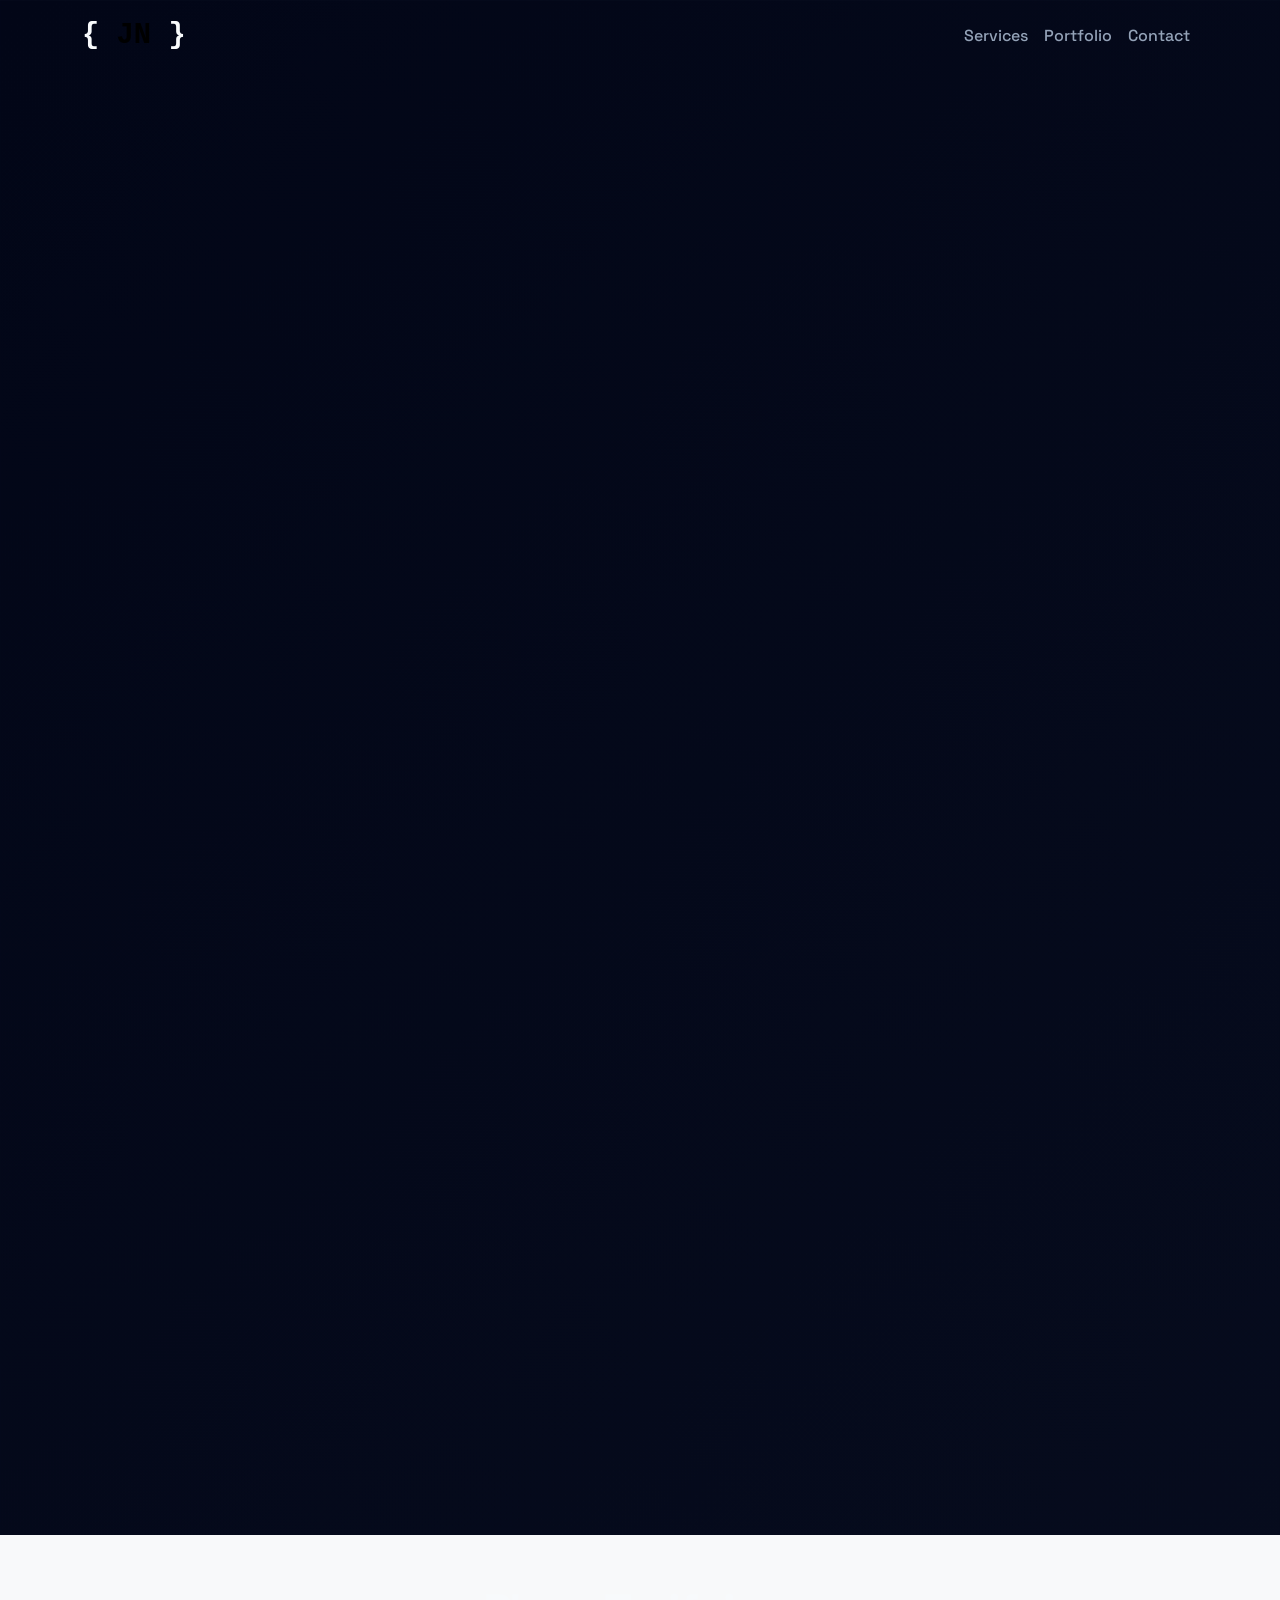
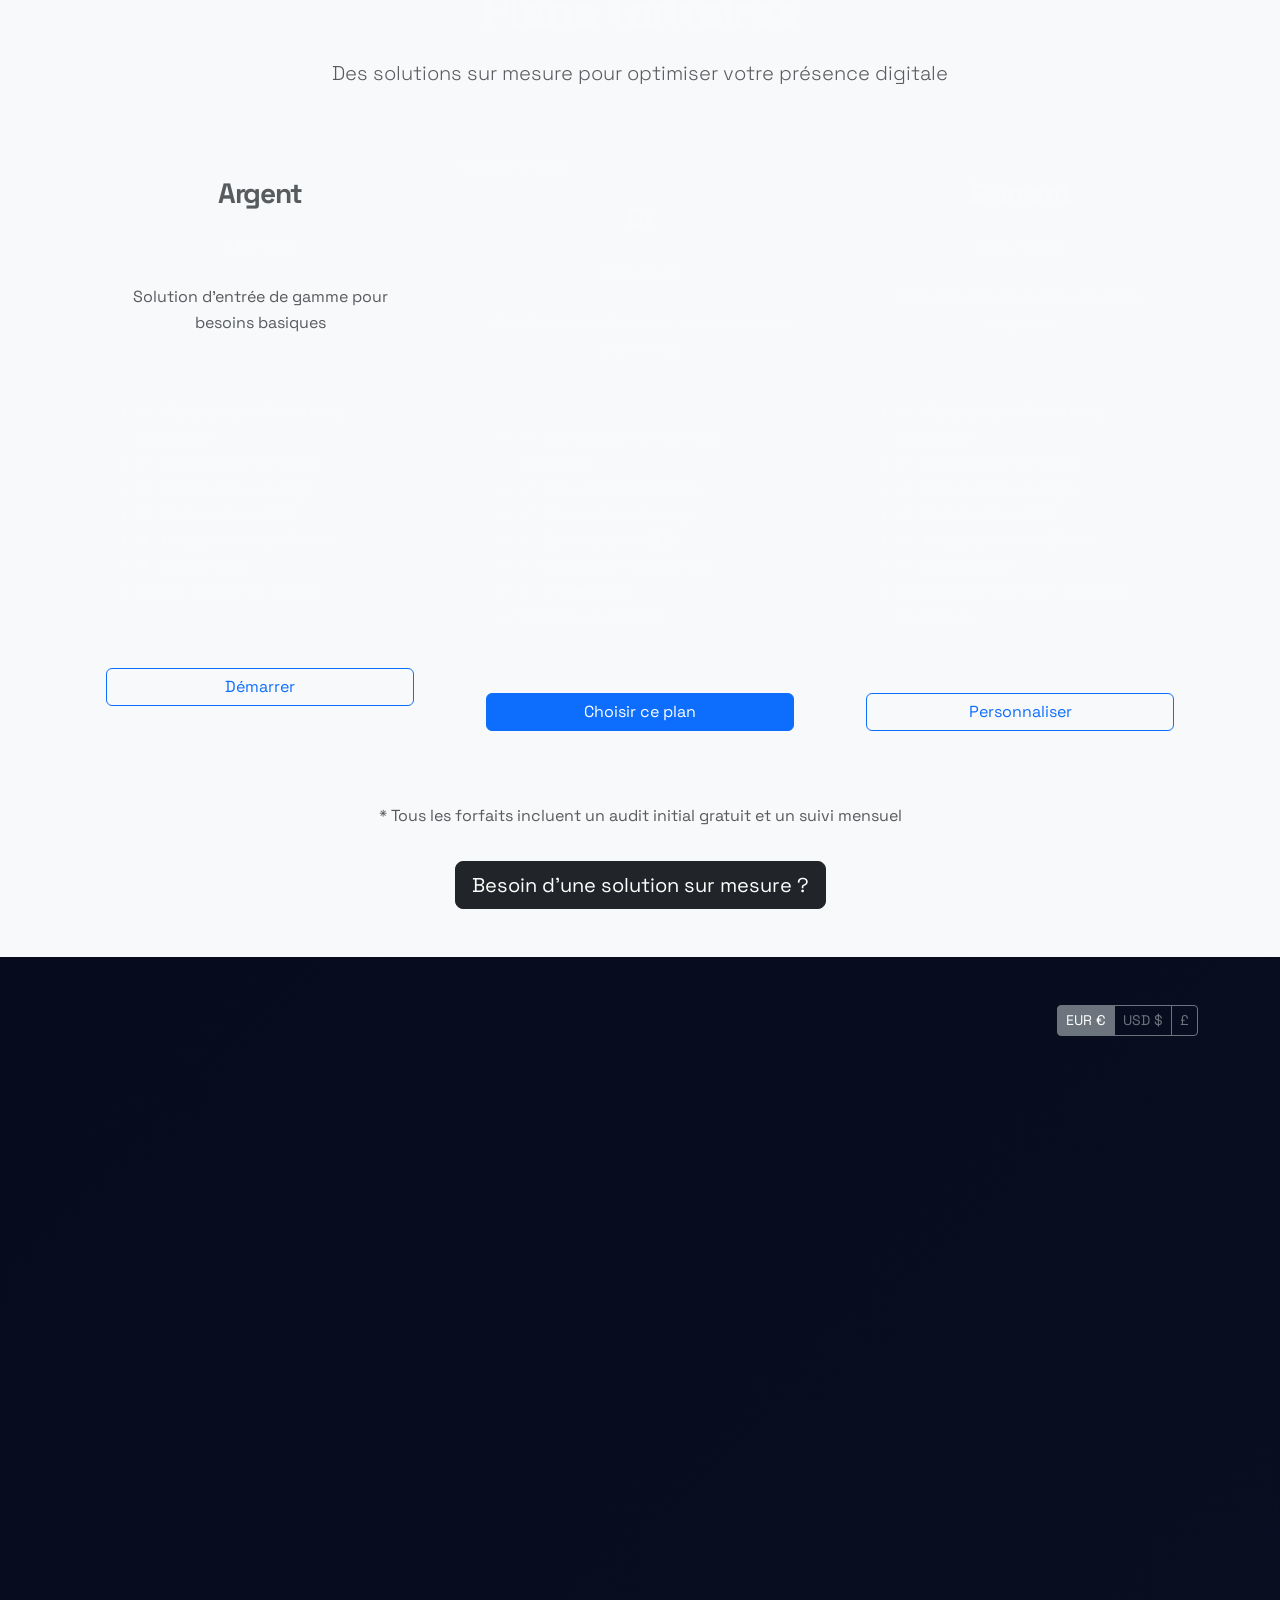
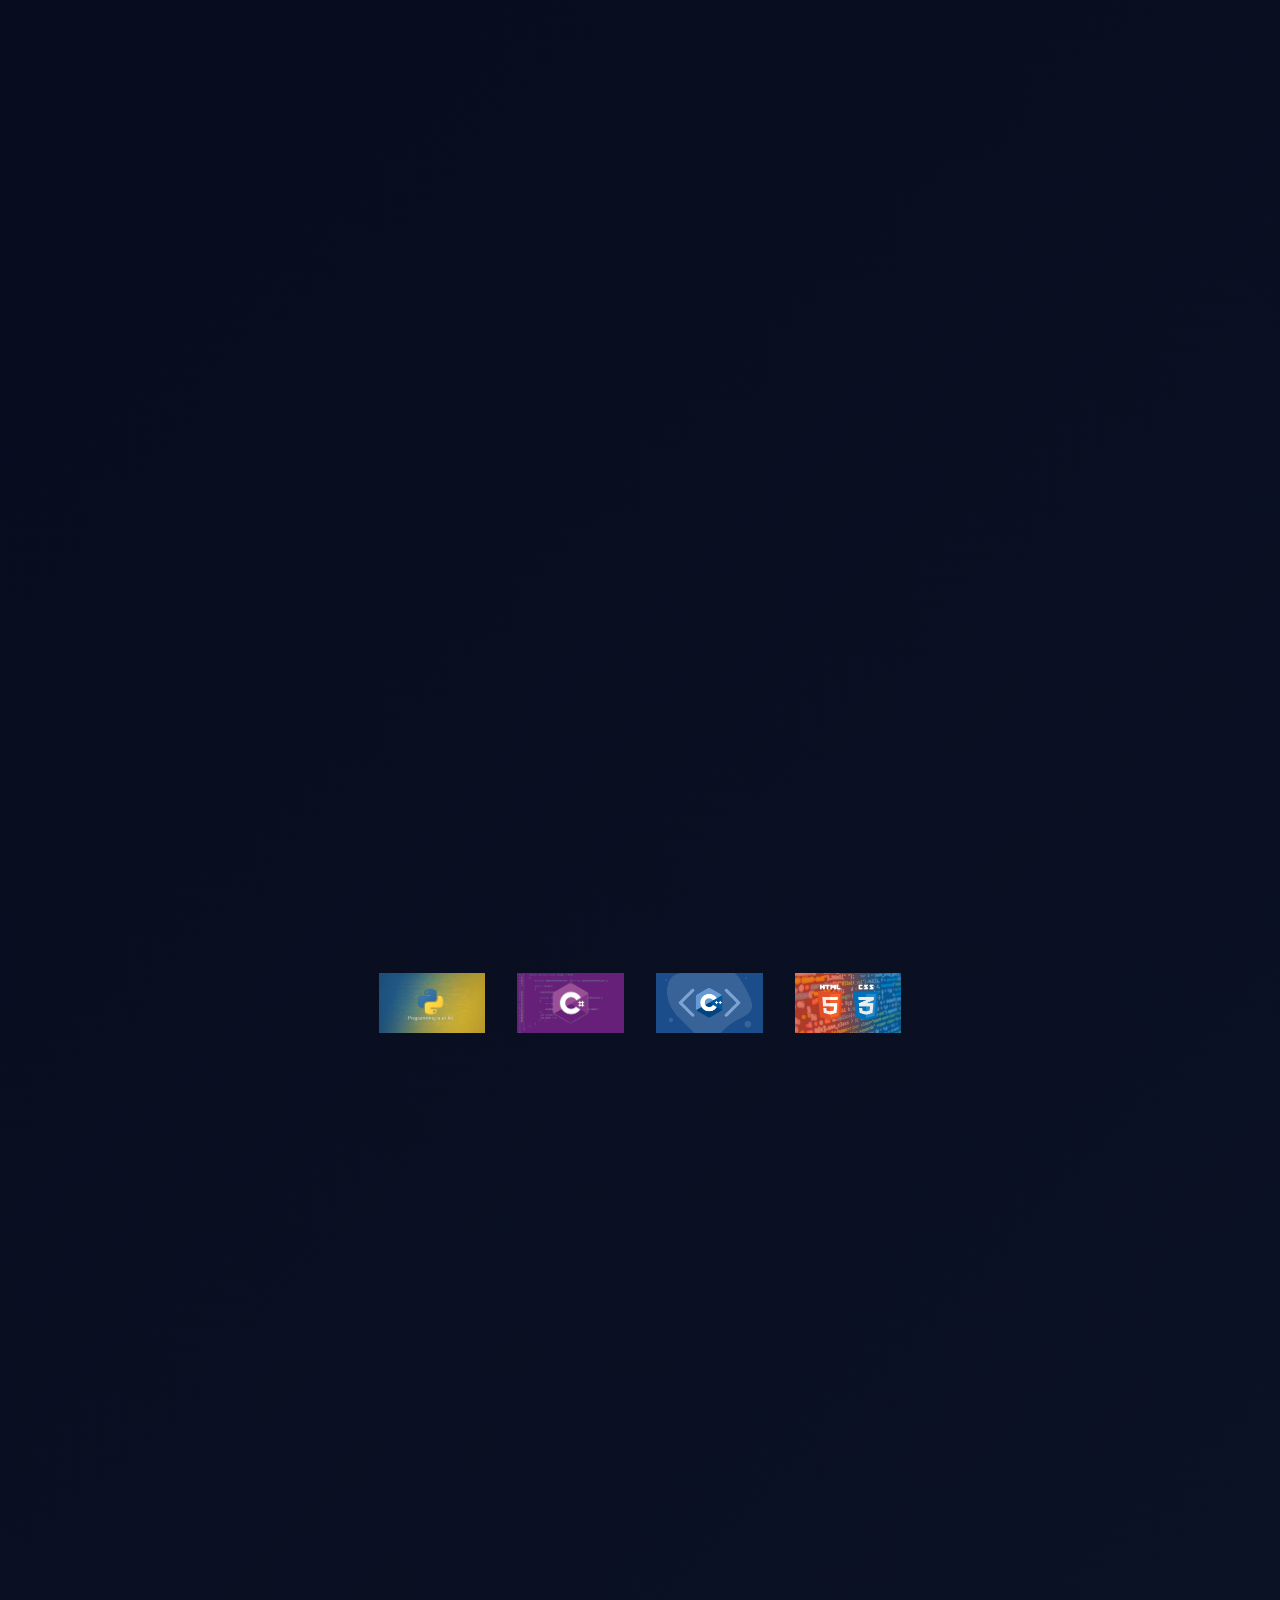
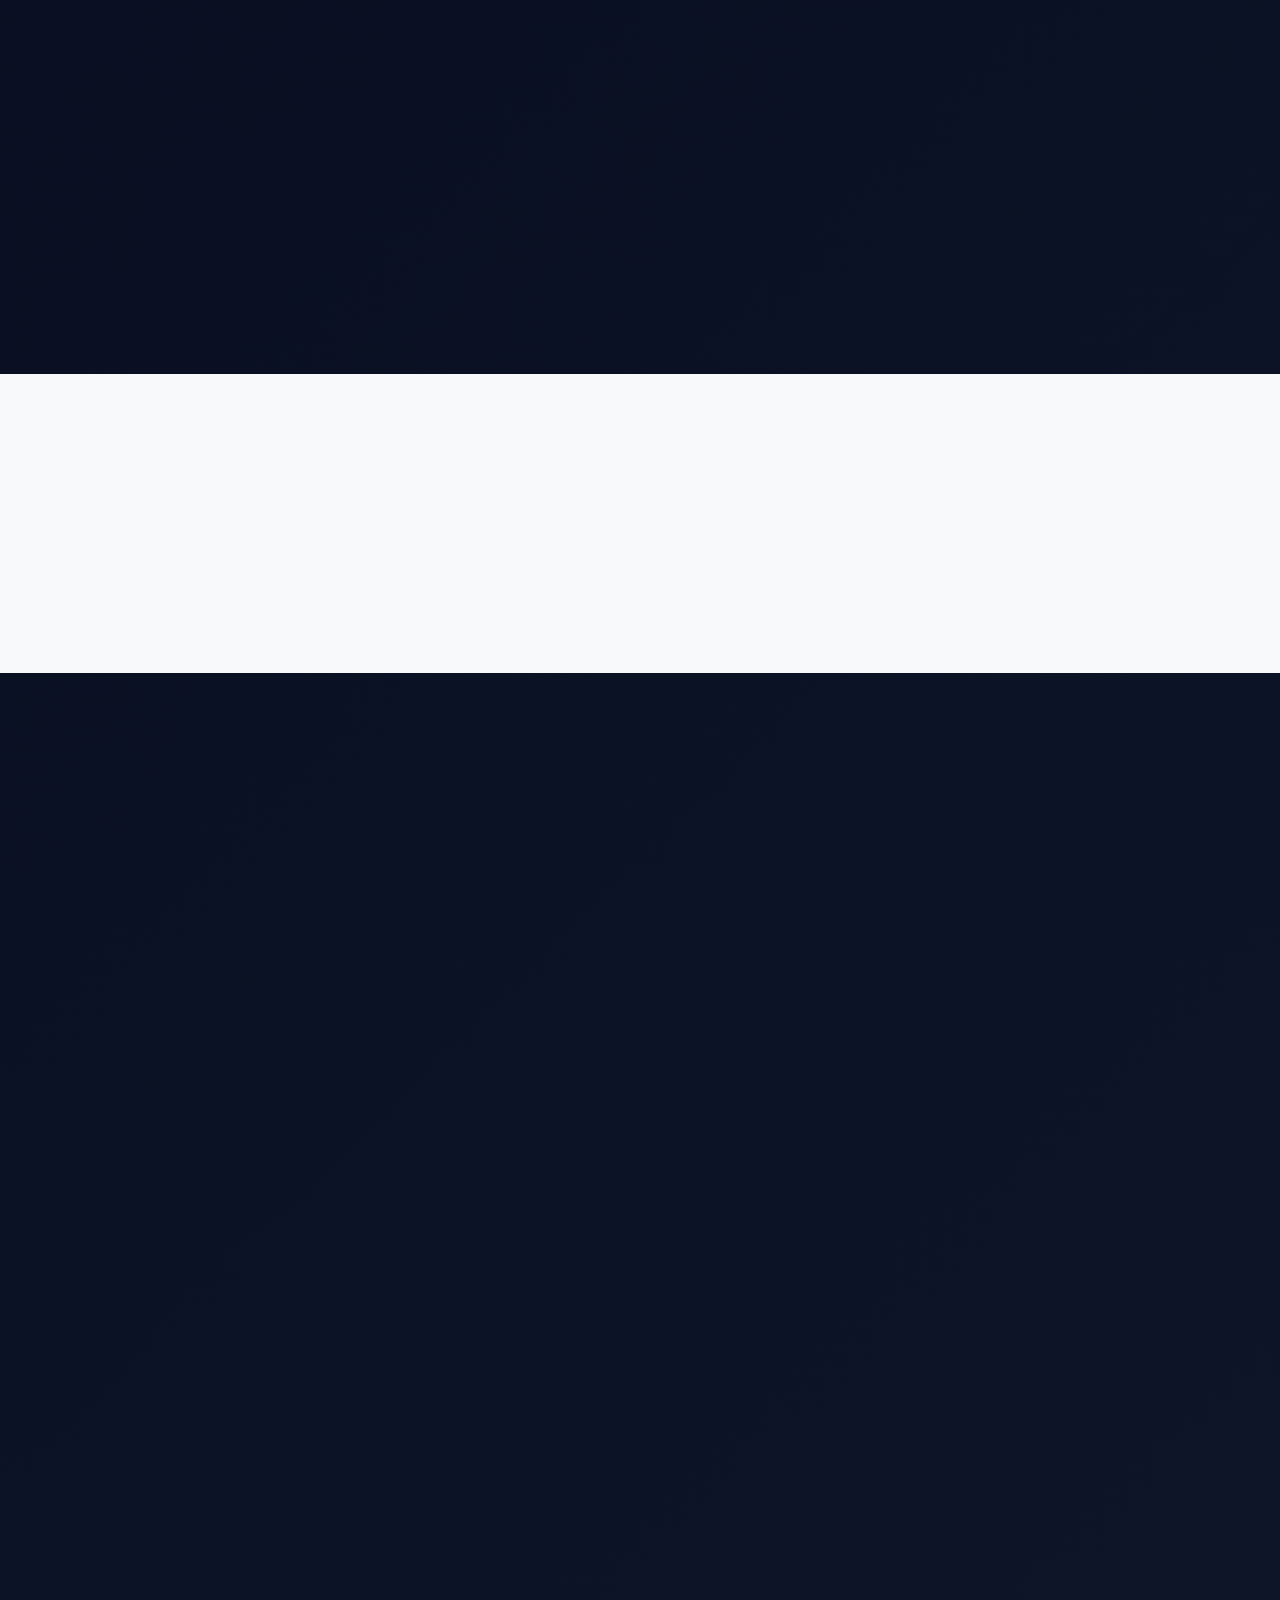
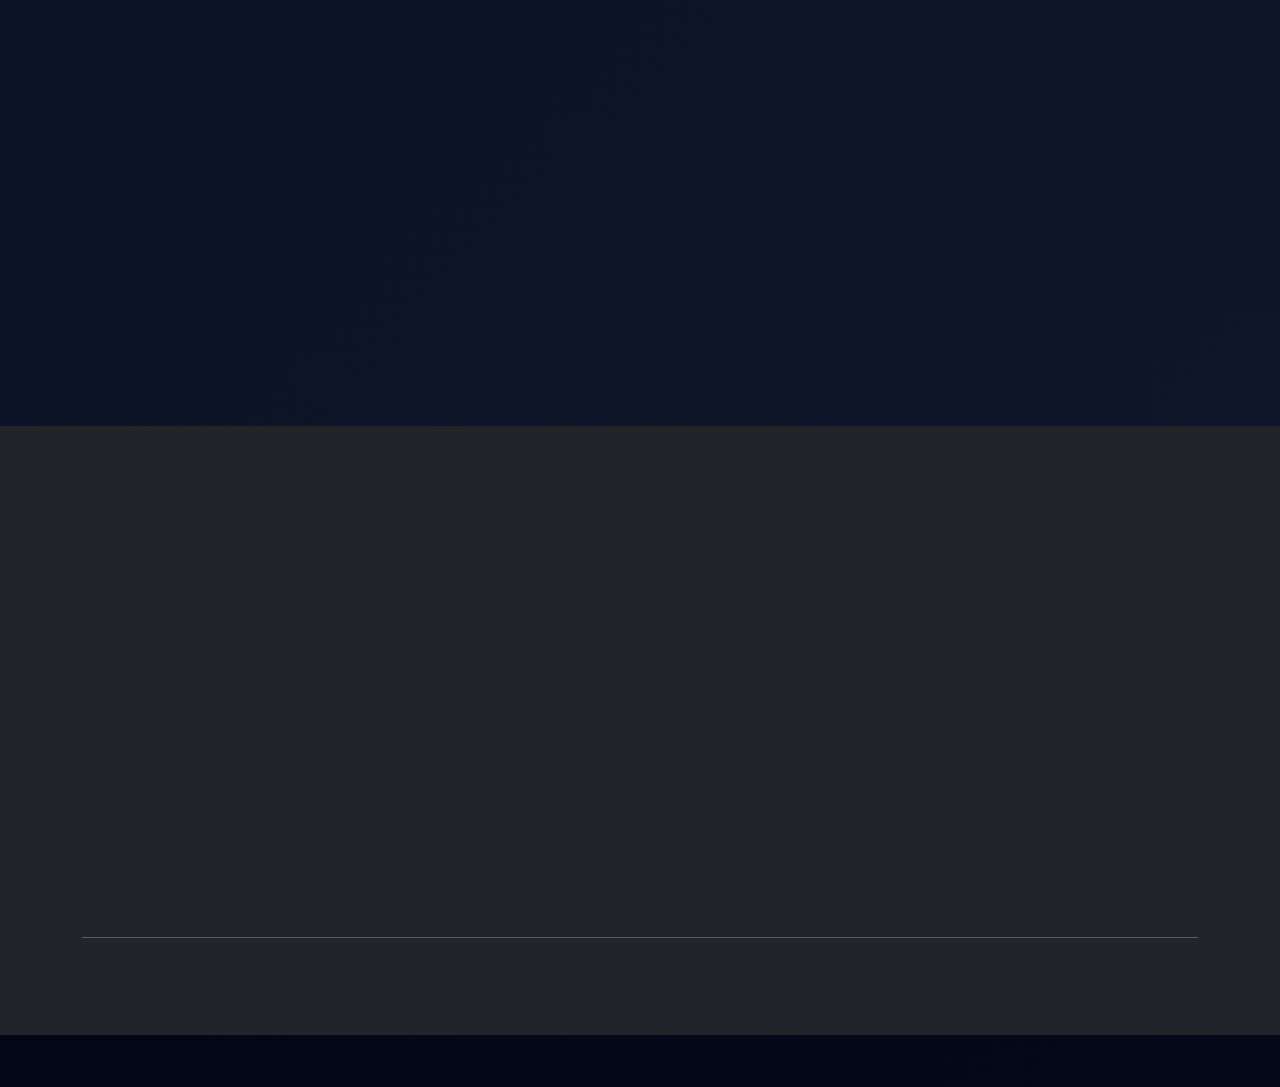
==== index.html @ 489798e4 "Update index.html" ====
<!DOCTYPE html>
<html lang="fr-EN">
<head>
    <meta charset="UTF-8">
    <meta name="viewport" content="width=device-width, initial-scale=1.0">
    <title>Portfolio Junior NGANDU</title>
        <!-- CSS -->
    <link href="https://cdn.jsdelivr.net/npm/bootstrap@5.3.0/dist/css/bootstrap.min.css" rel="stylesheet">
    <link href="https://cdn.jsdelivr.net/npm/bootstrap-icons@1.10.5/font/bootstrap-icons.css" rel="stylesheet">
    <link href="https://unpkg.com/aos@2.3.4/dist/aos.css" rel="stylesheet">
    <link rel="stylesheet" href="https://cdnjs.cloudflare.com/ajax/libs/font-awesome/6.5.0/css/all.min.css">
    <link rel="stylesheet" href="https://cdn.jsdelivr.net/npm/swiper@10/swiper-bundle.min.css" />
    <link rel="stylesheet" href="style.css">
    <link rel="stylesheet" href="style2css">
    <link href="https://fonts.googleapis.com/css2?family=Space+Grotesk:wght@300;400;500;700&display=swap" rel="stylesheet">

    <!-- JS -->
    <script src="https://cdn.jsdelivr.net/npm/bootstrap@5.3.0/dist/js/bootstrap.bundle.min.js"></script>
    <script src="https://unpkg.com/aos@2.3.4/dist/aos.js"></script>
    <script src="https://cdn.jsdelivr.net/npm/qrcode@1.5.1/build/qrcode.min.js"></script>
    <script src="https://cdn.jsdelivr.net/npm/chart.js"></script>
    <script src="https://cdnjs.cloudflare.com/ajax/libs/gsap/3.12.2/gsap.min.js"></script>
    <script src="https://cdnjs.cloudflare.com/ajax/libs/gsap/3.12.2/ScrollTrigger.min.js"></script>
    <script src="//s3.amazonaws.com/downloads.mailchimp.com/js/mc-validate.js"></script>
    <script src="https://cdn.jsdelivr.net/npm/swiper@10/swiper-bundle.min.js"></script>
    <script src="script.js" defer></script>
    <script src="gsap-animations.js" defer></script>
    <script src="https://www.google.com/recaptcha/api.js?render=6LfAMS0rAAAAAMMUT4ZwEwpnTjI6YW-VL3C5NWL8"></script>

</head>
<body>
    <!-- Navbar -->
    <nav class="navbar navbar-expand-lg fixed-top">
        <div class="container">
            <a class="navbar-brand" href="#">
                <span style="color: var(--primary-color); font-weight: 700;">{</span>
                <span style="color: black; font-weight: 700;">JN</span>
                <span style="color: var(--primary-color); font-weight: 700;">}</span>
            </a>
            
            <button class="navbar-toggler" type="button" data-bs-toggle="collapse" data-bs-target="#navbarNav">
                <span class="navbar-toggler-icon"></span>
            </button>
            
            <div class="collapse navbar-collapse" id="navbarNav">
                <ul class="navbar-nav ms-auto">
                    <li class="nav-item"><a class="nav-link" href="#services">Services</a></li>
                    <li class="nav-item"><a class="nav-link" href="#portfolio">Portfolio</a></li>
                    <li class="nav-item"><a class="nav-link" href="#contact">Contact</a></li>
                </ul>
            </div>
        </div>
    </nav>

        <!-- Hero Section -->
    <section class="hero py-5" style="padding-top: 100px !important;">
        <div class="container">
            <div class="row align-items-center">
                <div class="col-lg-6" data-aos="fade-right">
                    <h1 class="display-4 fw-bold mb-3">Junior NGANDU</h1>
                    <h2 class="mb-4" style="color: var(--primary-color);">Développeur Full-Stack</h2>
                    <p class="lead mb-4">Je transforme des idées innovantes en solutions digitales performantes, alliant esthétique et simplicité. 
                        <BR> Ma mission : créer des expériences utilisateurs fluides et intuitives.</p>
                    <div class="d-flex gap-3">
                        <a href="#services" class="btn btn-lg px-4" style="background-color: var(--primary-color);">Mes Services</a>
                        <a href="#contact" class="btn btn-lg px-4 border">Contact</a>
                    </div>
                </div>
                <div class="col-lg-6 text-center" data-aos="fade-left">
                    <img src="images/profilerogner.PNG" alt="Profil" class="img-fluid rounded-circle" style="max-width: 400px; border: 5px solid var(--primary-color);">
                </div>
            </div>
        </div>
    </section>

    <!-- Mes Services Section - Version améliorée -->
<section id="services" class="services py-5">
    <div class="container">
        <div class="row mb-5">
            <div class="col-12 text-center" data-aos="fade-up">
                <h2 class="section-title mb-3">Mes Services</h2>
                <p class="text-muted mb-4">Des solutions sur mesure pour vos besoins digitaux</p>
                
                <!-- Filtres par technologie -->
                <div class="filter-buttons mb-4" data-aos="fade-up" data-aos-delay="100">
                    <button class="btn btn-sm btn-outline-secondary active filter-btn" data-filter="all">Tous</button>
                    <button class="btn btn-sm btn-outline-secondary filter-btn" data-filter="web">Web</button>
                    <button class="btn btn-sm btn-outline-secondary filter-btn" data-filter="mobile">Mobile</button>
                    <button class="btn btn-sm btn-outline-secondary filter-btn" data-filter="desktop">Desktop</button>
                    <button class="btn btn-sm btn-outline-secondary filter-btn" data-filter="formation">Formation</button>
                </div>
            </div>
        </div>

        <div class="row g-4" id="services-container">
            <!-- Carte Service 1 -->
            <div class="col-lg-4 col-md-6 service-item" data-category="web" data-aos="fade-up" data-aos-delay="100">
                <div class="service-card h-100 p-4 rounded-4 position-relative">
                    <div class="icon-box mb-4">
                        <i class="fas fa-laptop-code fa-3x" style="color: var(--primary-color);"></i>
                    </div>
                    <h3 class="mb-3">Développement Web</h3>
                    <p class="text-muted mb-3">Création de sites vitrine, e-commerce et applications web performantes avec les dernières technologies.</p>
                    <div class="technologies mb-3">
                        <span class="badge rounded-pill bg-secondary me-2">React</span>
                        <span class="badge rounded-pill bg-secondary">Node.js</span>
                        <span class="badge rounded-pill bg-secondary">Vue.js</span>
                    </div>
                    <div class="hover-content">
                        <a href="#" class="stretched-link"></a>
                        <div class="d-flex justify-content-center">
                            <span class="btn btn-sm" style="background-color: var(--primary-color);">Voir détails</span>
                        </div>
                    </div>
                </div>
            </div>

            <!-- Carte Service 2 -->
            <div class="col-lg-4 col-md-6 service-item" data-category="mobile" data-aos="fade-up" data-aos-delay="150">
                <div class="service-card h-100 p-4 rounded-4 position-relative">
                    <div class="icon-box mb-4">
                        <i class="fas fa-mobile-screen-button fa-3x" style="color: var(--primary-color);"></i>
                    </div>
                    <h3 class="mb-3">Applications Mobile</h3>
                    <p class="text-muted mb-3">Développement d'applications iOS et Android natives et cross-platform avec des performances optimales.</p>
                    <div class="technologies mb-3">
                        <span class="badge rounded-pill bg-secondary me-2">Flutter</span>
                        <span class="badge rounded-pill bg-secondary">Swift</span>
                        <span class="badge rounded-pill bg-secondary">Kotlin</span>
                    </div>
                    <div class="hover-content">
                        <a href="#" class="stretched-link"></a>
                        <div class="d-flex justify-content-center">
                            <span class="btn btn-sm" style="background-color: var(--primary-color);">Voir détails</span>
                        </div>
                    </div>
                </div>
            </div>

            <!-- Carte Service 3 -->
            <div class="col-lg-4 col-md-6 service-item" data-category="web" data-aos="fade-up" data-aos-delay="200">
                <div class="service-card h-100 p-4 rounded-4 position-relative">
                    <div class="icon-box mb-4">
                        <i class="fas fa-desktop fa-3x" style="color: var(--primary-color);"></i>
                    </div>
                    <h3 class="mb-3">Applications Desktop</h3>
                    <p class="text-muted mb-3">Création de logiciels Windows, macOS et Linux avec interfaces modernes et fonctionnalités avancées.</p>
                    <div class="technologies mb-3">
                        <span class="badge rounded-pill bg-secondary me-2">Electron</span>
                        <span class="badge rounded-pill bg-secondary">.NET</span>
                        <span class="badge rounded-pill bg-secondary">JavaFX</span>
                    </div>
                    <div class="hover-content">
                        <a href="#" class="stretched-link"></a>
                        <div class="d-flex justify-content-center">
                            <span class="btn btn-sm" style="background-color: var(--primary-color);">Voir détails</span>
                        </div>
                    </div>
                </div>
            </div>

            <!-- Carte Service 4 -->
            <div class="col-lg-4 col-md-6 service-item" data-category="mobile,web" data-aos="fade-up" data-aos-delay="250">
                <div class="service-card h-100 p-4 rounded-4 position-relative">
                    <div class="icon-box mb-4">
                        <i class="fas fa-sync-alt fa-3x" style="color: var(--primary-color);"></i>
                    </div>
                    <h3 class="mb-3">Maintenance & Optimisation</h3>
                    <p class="text-muted mb-3">Amélioration des performances, corrections de bugs et mises à jour pour vos applications existantes.</p>
                    <div class="technologies mb-3">
                        <span class="badge rounded-pill bg-secondary me-2">SEO</span>
                        <span class="badge rounded-pill bg-secondary">Performance</span>
                        <span class="badge rounded-pill bg-secondary">Debugging</span>
                    </div>
                    <div class="hover-content">
                        <a href="#" class="stretched-link"></a>
                        <div class="d-flex justify-content-center">
                            <span class="btn btn-sm" style="background-color: var(--primary-color);">Voir détails</span>
                        </div>
                    </div>
                </div>
            </div>

            <!-- Carte Service 5 -->
            <div class="col-lg-4 col-md-6 service-item" data-category="mobile" data-aos="fade-up" data-aos-delay="300">
                <div class="service-card h-100 p-4 rounded-4 position-relative">
                    <div class="icon-box mb-4">
                        <i class="fas fa-layer-group fa-3x" style="color: var(--primary-color);"></i>
                    </div>
                    <h3 class="mb-3">Apps Multiplateforme</h3>
                    <p class="text-muted mb-3">Solutions unifiées pour web, mobile et desktop avec un codebase unique et des performances natives.</p>
                    <div class="technologies mb-3">
                        <span class="badge rounded-pill bg-secondary me-2">Flutter</span>
                        <span class="badge rounded-pill bg-secondary">React Native</span>
                        <span class="badge rounded-pill bg-secondary">Ionic</span>
                    </div>
                    <div class="hover-content">
                        <a href="#" class="stretched-link"></a>
                        <div class="d-flex justify-content-center">
                            <span class="btn btn-sm" style="background-color: var(--primary-color);">Voir détails</span>
                        </div>
                    </div>
                </div>
            </div>

            <!-- Carte Service 6 -->
            <div class="col-lg-4 col-md-6 service-item" data-category="formation" data-aos="fade-up" data-aos-delay="350">
                <div class="service-card h-100 p-4 rounded-4 position-relative">
                    <div class="icon-box mb-4">
                        <i class="fas fa-chalkboard-teacher fa-3x" style="color: var(--primary-color);"></i>
                    </div>
                    <h3 class="mb-3">Formation IT</h3>
                    <p class="text-muted mb-3">Cours personnalisés en programmation, conception d'UI/UX et bonnes pratiques de développement.</p>
                    <div class="technologies mb-3">
                        <span class="badge rounded-pill bg-secondary me-2">Workshops</span>
                        <span class="badge rounded-pill bg-secondary">Tutoriels</span>
                        <span class="badge rounded-pill bg-secondary">Mentorat</span>
                    </div>
                    <div class="hover-content">
                        <a href="#" class="stretched-link"></a>
                        <div class="d-flex justify-content-center">
                            <span class="btn btn-sm" style="background-color: var(--primary-color);">Voir détails</span>
                        </div>
                    </div>
                </div>
            </div>
        </div>
    </div>
</section>

<!------------------------------------ Section Forfaits Premium ----------------------------------->
<section id="plans" class="plans py-5 bg-light">
    <div class="container">
        <div class="row mb-5">
            <div class="col-12 text-center">
                <h2 class="display-5 fw-bold mb-3">Plans Tarifaires</h2>
                <p class="lead text-muted">Des solutions sur mesure pour optimiser votre présence digitale</p>
            </div>
        </div>

        <div class="row g-4">
            <!-- Forfait Argent -->
            <div class="col-lg-4">
                <div class="plan-card h-100">
                    <div class="plan-header p-4 text-center">
                        <h3 class="text-muted">Argent</h3>
                        <div class="price my-4">
                            <span class="amount">0$</span>
                            <span class="period">/heure</span>
                        </div>
                        <p class="text-muted">Solution d'entrée de gamme pour besoins basiques</p>
                    </div>
                    <div class="plan-body p-4">
                        <ul class="features-list">
                            <li class="included"><i class="fas fa-check me-2"></i> Conception d'interface utilisateur</li>
                            <li class="included"><i class="fas fa-check me-2"></i> Développement Web</li>
                            <li class="excluded"><i class="fas fa-times me-2"></i> <del>Conception de logo</del></li>
                            <li class="excluded"><i class="fas fa-times me-2"></i> <del>Optimisation SEO</del></li>
                            <li class="excluded"><i class="fas fa-times me-2"></i> <del>Intégration WordPress</del></li>
                            <li class="excluded"><i class="fas fa-times me-2"></i> <del>5 sites Web</del></li>
                            <li>Bande passante : 20 Go</li>
                        </ul>
                    </div>
                    <div class="plan-footer p-4 text-center">
                        <button class="btn btn-outline-primary w-100">Démarrer</button>
                    </div>
                </div>
            </div>

            <!-- Forfait Or (Populaire) -->
            <div class="col-lg-4">
                <div class="plan-card h-100 popular">
                    <div class="popular-badge">Le plus choisi</div>
                    <div class="plan-header p-4 text-center">
                        <h3>Or</h3>
                        <div class="price my-4">
                            <span class="amount">30$</span>
                            <span class="period">/heure</span>
                        </div>
                        <p>Solution complète pour entreprises en croissance</p>
                    </div>
                    <div class="plan-body p-4">
                        <ul class="features-list">
                            <li class="included"><i class="fas fa-check me-2"></i> Conception d'interface utilisateur</li>
                            <li class="included"><i class="fas fa-check me-2"></i> Développement Web</li>
                            <li class="included"><i class="fas fa-check me-2"></i> Conception de logo</li>
                            <li class="included"><i class="fas fa-check me-2"></i> Optimisation SEO</li>
                            <li class="excluded"><i class="fas fa-times me-2"></i> <del>Intégration WordPress</del></li>
                            <li class="excluded"><i class="fas fa-times me-2"></i> <del>5 sites Web</del></li>
                            <li>Utilisateurs illimités</li>
                        </ul>
                    </div>
                    <div class="plan-footer p-4 text-center">
                        <button class="btn btn-primary w-100">Choisir ce plan</button>
                    </div>
                </div>
            </div>

            <!-- Forfait Diamant -->
            <div class="col-lg-4">
                <div class="plan-card h-100">
                    <div class="plan-header p-4 text-center">
                        <h3>Diamant</h3>
                        <div class="price my-4">
                            <span class="amount">50$</span>
                            <span class="period">/heure</span>
                        </div>
                        <p>Solution premium pour besoins exigeants</p>
                    </div>
                    <div class="plan-body p-4">
                        <ul class="features-list">
                            <li class="included"><i class="fas fa-check me-2"></i> Conception d'interface utilisateur</li>
                            <li class="included"><i class="fas fa-check me-2"></i> Développement Web</li>
                            <li class="included"><i class="fas fa-check me-2"></i> Conception de logo</li>
                            <li class="included"><i class="fas fa-check me-2"></i> Optimisation SEO</li>
                            <li class="included"><i class="fas fa-check me-2"></i> Intégration WordPress</li>
                            <li class="included"><i class="fas fa-check me-2"></i> 5 sites Web</li>
                            <li>Utilisateurs illimités + Support prioritaire</li>
                        </ul>
                    </div>
                    <div class="plan-footer p-4 text-center">
                        <button class="btn btn-outline-primary w-100">Personnaliser</button>
                    </div>
                </div>
            </div>
        </div>

        <div class="row mt-5">
            <div class="col-12 text-center">
                <p class="text-muted">* Tous les forfaits incluent un audit initial gratuit et un suivi mensuel</p>
                <button class="btn btn-lg btn-dark mt-3">Besoin d'une solution sur mesure ?</button>
            </div>
        </div>
    </div>
</section>


<!-- Section Plans Tarifaires Améliorée -->
<section id="pricing" class="pricing py-5">
    <div class="container">
        <!-- En-tête avec sélecteur de devise -->
        <div class="row mb-4">
            <div class="col-12 text-end">
                <div class="currency-selector btn-group">
                    <button class="btn btn-sm btn-outline-secondary active" data-currency="eur">EUR €</button>
                    <button class="btn btn-sm btn-outline-secondary" data-currency="usd">USD $</button>
                    <button class="btn btn-sm btn-outline-secondary" data-currency="gbp">£</button>
                </div>
            </div>
        </div>
        <!-- Plans Tarifaires -->
        <div class="row g-4 justify-content-center">
            <!-- Plans (même structure qu'avant mais avec classes pour la conversion) -->
            <!-- ... (le code des cartes précédentes reste inchangé) ... -->
        </div>

        <!-- Calculateur de devis -->
        <div class="row mt-5" data-aos="fade-up">
            <div class="col-lg-6">
                <div class="calculator-card p-4 rounded-4">
                    <h3 class="mb-4">Calculateur de Devis</h3>
                    <div class="mb-3">
                        <label class="form-label">Type de projet</label>
                        <select class="form-select" id="project-type">
                            <option value="website">Site Web</option>
                            <option value="app">Application Mobile</option>
                            <option value="desktop">Logiciel Desktop</option>
                            <option value="desktop">Maintenance & Optimisation</option>
                            <option value="desktop">Formation IT</option>
                        </select>
                    </div>
                    <div class="mb-3">
                        <label class="form-label">Complexité</label>
                        <select class="form-select" id="project-complexity">
                            <option value="simple">Simple</option>
                            <option value="medium">Moyenne</option>
                            <option value="complex">Complexe</option>
                        </select>
                    </div>
                    <div class="mb-4">
                        <label class="form-label">Durée estimée (mois)</label>
                        <input type="range" class="form-range" min="1" max="12" id="project-duration">
                        <div class="d-flex justify-content-between">
                            <span>1 mois</span>
                            <span id="duration-value">6 mois</span>
                            <span>12 mois</span>
                        </div>
                    </div>
                    <button class="btn btn-primary w-100" id="calculate-btn">Calculer</button>
                </div>
            </div>
            <div class="col-lg-6">
                <div class="quote-result p-4 rounded-4 text-center">
                    <h4 class="mb-3">Votre Devis Personnalisé</h4>
                    <div class="display-4 mb-3" id="quote-amount">€ 0</div>
                    <p class="text-muted" id="quote-details">Sélectionnez vos options pour voir une estimation</p>
                    <a href="mailto:juniorngandu18@gmail.com"> <button class="btn btn-outline-primary mt-3" id="contact-btn">Contactez-moi</button></a>
                </div>
            </div>
        </div>
    </div>
</section>


<!-- --------------------- Section Recommandations Améliorée ----------------- ------------------------->
<section id="testimonials" class="testimonials py-5">
    <div class="container">
        <div class="row mb-5">
            <div class="col-12 text-center" data-aos="fade-up">
                <h2 class="section-title mb-3">Ils me font confiance</h2>
                <p class="text-muted">Retours d'expérience et preuves tangibles</p>
            </div>
        </div>

        <!-- Statistiques de satisfaction -->
        <div class="row mb-5 stats-row" data-aos="fade-up">
            <div class="col-md-3 col-6 text-center mb-4">
                <div class="stat-card p-3">
                    <div class="display-4 text-primary">98%</div>
                    <p class="mb-0">Satisfaction clients</p>
                </div>
            </div>
            <div class="col-md-3 col-6 text-center mb-4">
                <div class="stat-card p-3">
                    <div class="display-4 text-primary">5+</div>
                    <p class="mb-0">Projets réalisés</p>
                </div>
            </div>
            <div class="col-md-3 col-6 text-center mb-4">
                <div class="stat-card p-3">
                    <div class="display-4 text-primary">4.9/5</div>
                    <p class="mb-0">Moyenne des avis</p>
                </div>
            </div>
            <div class="col-md-3 col-6 text-center mb-4">
                <div class="stat-card p-3">
                    <div class="display-4 text-primary">92%</div>
                    <p class="mb-0">Clients récurrents</p>
                </div>
            </div>
        </div>

        <div class="row g-4">
            <!-- Carousel Témoignages -->
            <div class="col-lg-7" data-aos="fade-right">
                <div id="testimonialCarousel" class="carousel slide" data-bs-ride="carousel">
                    <div class="carousel-inner">
                        <!-- Témoignage 1 (Vidéo) -->
                        <div class="carousel-item active">
                            <div class="testimonial-card h-100">
                                <div class="ratio ratio-16x9 mb-4">
                                    <iframe src="" allowfullscreen></iframe>
                                </div>
                                <div class="testimonial-header d-flex align-items-center mb-3">
                                    <img src="https://randomuser.me/api/portraits/women/44.jpg" alt="Client" class="rounded-circle me-3" width="60">
                                    <div>
                                        <h5 class="mb-1">Sophie Lambert</h5>
                                        <p class="text-muted small mb-0">CEO @WebSolutions</p>
                                    </div>
                                </div>
                                <p>"La refonte de notre site a boosté nos conversions de 150% en 3 mois. Un travail exceptionnel !"</p>
                                <a href="#case-study-1" class="btn btn-sm btn-outline-primary">Voir l'étude de cas</a>
                            </div>
                        </div>

                        <!-- Témoignage 2 (Texte) -->
                        <div class="carousel-item">
                            <div class="testimonial-card h-100">
                                <div class="testimonial-header d-flex align-items-center mb-4">
                                    <img src="https://randomuser.me/api/portraits/men/32.jpg" alt="Client" class="rounded-circle me-3" width="60">
                                    <div>
                                        <h5 class="mb-1">Marc Dubois</h5>
                                        <p class="text-muted small mb-0">Directeur Marketing @TechCorp</p>
                                        <div class="rating text-warning small">
                                            <i class="fas fa-star"></i>
                                            <i class="fas fa-star"></i>
                                            <i class="fas fa-star"></i>
                                            <i class="fas fa-star"></i>
                                            <i class="fas fa-star-half-alt"></i>
                                        </div>
                                    </div>
                                </div>
                                <p class="mb-4">"John a su comprendre nos besoins complexes et livrer une application mobile parfaitement adaptée à notre secteur. Son professionnalisme et sa réactivité font toute la différence."</p>
                                <a href="#case-study-2" class="btn btn-sm btn-outline-primary">Voir l'étude de cas</a>
                            </div>
                        </div>
                    </div>
                    <div class="carousel-controls">
                        <button class="carousel-control-prev" type="button" data-bs-target="#testimonialCarousel" data-bs-slide="prev">
                            <span class="carousel-control-prev-icon" aria-hidden="true"></span>
                        </button>
                        <button class="carousel-control-next" type="button" data-bs-target="#testimonialCarousel" data-bs-slide="next">
                            <span class="carousel-control-next-icon" aria-hidden="true"></span>
                        </button>
                    </div>
                </div>
            </div>

            <!-- Études de cas -->
            <div class="col-lg-5" data-aos="fade-left">
                <div class="case-studies">
                    <h4 class="mb-4">Études de Cas Récentes</h4>
                    
                    <div class="case-study-card mb-4">
                        <div class="d-flex">
                            <img src="images/c++.png" alt="Projet" class="rounded me-3" width="80">
                            <div>
                                <h5>Refonte E-commerce</h5>
                                <p class="small text-muted">Augmentation de 150% du taux de conversion</p>
                                <a href="#case-study-1" class="btn btn-sm btn-primary">Détails</a>
                            </div>
                        </div>
                    </div>
                    
                    <div class="case-study-card mb-4">
                        <div class="d-flex">
                            <img src="images/5673719.jpg" alt="Projet" class="rounded me-3" width="80">
                            <div>
                                <h5>Application Mobile</h5>
                                <p class="small text-muted">4.8/5 sur les stores avec 50k téléchargements</p>
                                <a href="#case-study-2" class="btn btn-sm btn-primary">Détails</a>
                            </div>
                        </div>
                    </div>
                    
                    <div class="case-study-card">
                        <div class="d-flex">
                            <img src="images/LOGO_ISP.png" alt="Projet" class="rounded me-3" width="80">
                            <div>
                                <h5>Optimisation SEO</h5>
                                <p class="small text-muted">+300% de trafic organique en 6 mois</p>
                                <a href="#case-study-3" class="btn btn-sm btn-primary">Détails</a>
                            </div>
                        </div>
                    </div>
                </div>
            </div>
        </div>

        <!-- Logos clients -->
        <div class="row mt-5">
            <div class="col-12">
                <div class="client-logos d-flex flex-wrap justify-content-center align-items-center">
                    <img src="images/python.jpg" alt="Logo client" class="img-fluid m-3" style="max-height: 60px;">
                    <img src="images/Csharp.jpg" alt="Logo client" class="img-fluid m-3" style="max-height: 60px;">
                    <img src="images/c++.png" alt="Logo client" class="img-fluid m-3" style="max-height: 60px;">
                    <img src="images/htmlcss.jpg" alt="Logo client" class="img-fluid m-3" style="max-height: 60px;">
                </div>
            </div>
        </div>
    </div>
</section>

<!-- Section Éducation Améliorée -->
<section id="education" class="education py-5">
    <div class="container">
        <div class="row mb-5">
            <div class="col-12 text-center" data-aos="fade-up">
                <h2 class="section-title mb-3">Parcours Académique</h2>
                <p class="text-muted">Formations, certifications et compétences acquises</p>
                
                <!-- Filtres -->
                <div class="filter-buttons mt-4" data-aos="fade-up">
                    <button class="btn btn-sm btn-outline-secondary active" data-filter="all">Tout voir</button>
                    <button class="btn btn-sm btn-outline-secondary" data-filter="diplome">Diplômes</button>
                    <button class="btn btn-sm btn-outline-secondary" data-filter="certification">Certifications</button>
                    <button class="btn btn-sm btn-outline-secondary" data-filter="formation">Formations</button>
                </div>
            </div>
        </div>

        <div class="row">
            <!-- Timeline Éducation -->
            <div class="col-lg-10 mx-auto">
                <div class="timeline">
                    <!-- Diplôme 1 -->
                    <div class="timeline-item" data-category="diplome" data-aos="fade-right">
                        <div class="timeline-date">2023 - 2025</div>
                        <div class="timeline-content">
                            <div class="d-flex align-items-start">
                                <img src="images/LOGO_ISP.png" alt="Université TechSup Paris" class="rounded-circle me-3" width="60">
                                <div class="flex-grow-1">
                                    <div class="timeline-header d-flex justify-content-between">
                                        <h4>Master en Informatique</h4>
                                        <span class="badge bg-primary">En cours</span>
                                    </div>
                                    <h5 class="text-muted">Institut Superieur Pedagogique de la GOMBE</h5>
                                </div>
                                <div class="qr-code ms-3" data-qr="https://example.com/diplome-master">
                                    <i class="fas fa-qrcode fa-lg"></i>
                                    <div class="qr-tooltip">Scanner pour vérifier</div>
                                </div>
                            </div>
                            <p class="mt-2">Spécialisation en Intelligence Artificielle et Développement Web Avancé. Mention Très Bien.</p>
                            
                            <!-- Projet académique -->
                            <div class="academic-project mt-3">
                                <div class="project-preview d-flex">
                                    <img src="images/Csharp.jpg" alt="Projet IA" class="rounded me-2" width="80">
                                    <div>
                                        <h6 class="mb-1">Logiciel de gestion contravention routiere</h6>
                                        <p class="small text-muted mb-1">Projet de fin d'études - Note: 18/20</p>
                                        <div class="d-flex">
                                            <a href="#" class="btn btn-xs btn-outline-primary me-2">Voir le projet</a>
                                            <a href="#" class="btn btn-xs btn-outline-secondary">Code source</a>
                                        </div>
                                    </div>
                                </div>
                            </div>
                            
                            <div class="skills mt-3">
                                <span class="badge rounded-pill bg-light text-dark">C#</span>
                                <span class="badge rounded-pill bg-light text-dark">SQL Server</span>
                                <span class="badge rounded-pill bg-light text-dark">Node.js</span>
                                <span class="badge rounded-pill bg-light text-dark">Boostrap</span>
                            </div>
                        </div>
                    </div>

                    <!-- Diplôme 2 -->
                    <div class="timeline-item" data-category="diplome" data-aos="fade-right">
                        <div class="timeline-date">2020 - 2023</div>
                        <div class="timeline-content">
                            <div class="d-flex align-items-start">
                                <img src="images/LOGO_ISP.png" alt="Université TechSup Paris" class="rounded-circle me-3" width="60">
                                <div class="flex-grow-1">
                                    <div class="timeline-header d-flex justify-content-between">
                                        <h4>Licence en Informatique</h4>
                                        <span class="badge bg-primary">Diplômé</span>
                                    </div>
                                    <h5 class="text-muted">Institut Superieur Pedagogique de la GOMBE</h5>
                                </div>
                                <div class="qr-code ms-3" data-qr="https://example.com/diplome-master">
                                    <i class="fas fa-qrcode fa-lg"></i>
                                    <div class="qr-tooltip">Scanner pour vérifier</div>
                                </div>
                            </div>
                            <p class="mt-2">Spécialisation en Intelligence Artificielle et Développement Web Avancé. Mention Très Bien.</p>
                            
                            <!-- Projet académique -->
                            <div class="academic-project mt-3">
                                <div class="project-preview d-flex">
                                    <img src="images/Csharp.jpg" alt="Projet IA" class="rounded me-2" width="80">
                                    <div>
                                        <h6 class="mb-1">Logiciel de gestion contravention routiere</h6>
                                        <p class="small text-muted mb-1">Projet de fin d'études - Note: 15/20</p>
                                        <div class="d-flex">
                                            <a href="#" class="btn btn-xs btn-outline-primary me-2">Voir le projet</a>
                                            <a href="#" class="btn btn-xs btn-outline-secondary">Code source</a>
                                        </div>
                                    </div>
                                </div>
                            </div>
                            
                            <div class="skills mt-3">
                                <span class="badge rounded-pill bg-light text-dark">C#</span>
                                <span class="badge rounded-pill bg-light text-dark">SQL Server</span>
                                <span class="badge rounded-pill bg-light text-dark">.NET</span>
                            </div>
                        </div>
                    </div>


                    <!-- Certification 1 
                    <div class="timeline-item" data-category="certification" data-aos="fade-left">
                        <div class="timeline-date">2022</div>
                        <div class="timeline-content">
                            <div class="d-flex align-items-start">
                                <img src="https://via.placeholder.com/60x60?text=AWS" alt="AWS" class="rounded-circle me-3" width="60">
                                <div class="flex-grow-1">
                                    <div class="timeline-header d-flex justify-content-between">
                                        <h4>Certification..................</h4>
                                        <span class="badge bg-warning text-dark">Certification</span>
                                    </div>
                                    <h5 class="text-muted">centre</h5>
                                </div>
                                <div class="qr-code ms-3" data-qr="https://example.com/certif-aws">
                                    <i class="fas fa-qrcode fa-lg"></i>
                                    <div class="qr-tooltip">Vérifier la certification</div>
                                </div>
                            </div>
                            <p class="mt-2">Validation des compétences en développement et déploiement d'applications cloud sur AWS.</p>
                            <div class="skills mt-3">
                                <span class="badge rounded-pill bg-light text-dark">Lambda</span>
                                <span class="badge rounded-pill bg-light text-dark">S3</span>
                                <span class="badge rounded-pill bg-light text-dark">EC2</span>
                            </div>
                        </div>
                    </div>
                    -->

                    <!-- Ajoutez d'autres éléments de timeline ici -->
                </div>
            </div>
        </div>

        <!-- Compétences Techniques (même structure qu'avant) -->
    </div>
</section>


<!-- Modal QR Code -->
<div class="modal fade qr-modal" id="qrModal" tabindex="-1">
    <div class="modal-dialog modal-dialog-centered">
        <div class="modal-content">
            <div class="modal-header">
                <h5 class="modal-title">Vérification du diplôme</h5>
                <button type="button" class="btn-close" data-bs-dismiss="modal"></button>
            </div>
            <div class="modal-body text-center">
                <div id="qrCodeDisplay" class="mb-3"></div>
                <p class="small text-muted">Scanner ce code pour vérifier l'authenticité</p>
                <a href="#" id="verificationLink" class="btn btn-sm btn-primary">Voir la vérification en ligne</a>
            </div>
        </div>
    </div>
</div>

<!-- Section Expérience Professionnelle -->
<section id="experience" class="experience py-5 bg-light">
    <div class="container">
        <div class="row mb-5">
            <div class="col-12 text-center" data-aos="fade-up">
                <h2 class="section-title mb-3">Expérience Professionnelle</h2>
                <p class="text-muted">Mon parcours et réalisations en entreprise</p>
            </div>
        </div>

        <div class="row">
            <div class="col-lg-10 mx-auto">
                <!-- Filtres -->
                <div class="filter-buttons mb-4 text-center" data-aos="fade-up">
                    <button class="btn btn-sm btn-outline-secondary active" data-filter="all">Tout voir</button>
                    <button class="btn btn-sm btn-outline-secondary" data-filter="developpement">Développement</button>
                    <button class="btn btn-sm btn-outline-secondary" data-filter="conseil">Conseil</button>
                    <button class="btn btn-sm btn-outline-secondary" data-filter="management">Management</button>
                </div>

                <!-- Timeline Expérience -->
                <div class="timeline-experience">
                    <!-- Expérience 1 
                    <div class="timeline-item" data-category="developpement management" data-aos="fade-right">
                        <div class="timeline-date">2023 - Présent</div>
                        <div class="timeline-content">
                            <div class="company-header d-flex align-items-center mb-3">
                                <img src="https://via.placeholder.com/60x60?text=TechCorp" alt="TechCorp" class="rounded-circle me-3" width="60">
                                <div>
                                    <h4 class="mb-0">Développeur Full-Stack</h4>
                                    <p class="text-muted mb-0">Freelance</p>
                                </div>
                            </div>
                            
                            <div class="achievements mb-3">
                                <h6>Principales réalisations :</h6>
                                <ul>
                                    <li>Refonte complète de l'architecture front-end (migration vers Next.js)</li>
                                    <li>Mise en place d'une CI/CD avec gain de 40% sur les déploiements</li>
                                    <li>Encadrement d'une équipe de 5 développeurs</li>
                                </ul>
                            </div>
                            
                            <div class="technologies">
                                <h6>Technologies utilisées :</h6>
                                <div class="d-flex flex-wrap gap-2">
                                    <span class="badge bg-primary">Next.js</span>
                                    <span class="badge bg-primary">Node.js</span>
                                    <span class="badge bg-primary">AWS</span>
                                    <span class="badge bg-primary">Docker</span>
                                </div>
                            </div>
                            
                            <div class="project-showcase mt-3">
                                <div class="d-flex align-items-center">
                                    <i class="fas fa-star text-warning me-2"></i>
                                    <strong>Projet phare :</strong> 
                                    <a href="#" class="ms-2">Plateforme SaaS de gestion de contenu</a>
                                </div>
                            </div>
                        </div>
                    </div>

                    <!-- Expérience 2 
                    <div class="timeline-item" data-category="developpement conseil" data-aos="fade-left">
                        <div class="timeline-date">2019 - 2021</div>
                        <div class="timeline-content">
                            <div class="company-header d-flex align-items-center mb-3">
                                <img src="https://via.placeholder.com/60x60?text=WebAgency" alt="WebAgency" class="rounded-circle me-3" width="60">
                                <div>
                                    <h4 class="mb-0">Développeur Full-Stack</h4>
                                    <p class="text-muted mb-0">Freelance </p>
                                </div>
                            </div>
                            
                            <div class="achievements mb-3">
                                <h6>Principales réalisations :</h6>
                                <ul>
                                    <li>Développement de 12 sites e-commerce avec React/Node.js</li>
                                    <li>Optimisation des performances (réduction de 60% du LCP)</li>
                                    <li>Formation des clients à l'utilisation des back-offices</li>
                                </ul>
                            </div>
                            
                            <div class="technologies">
                                <h6>Technologies utilisées :</h6>
                                <div class="d-flex flex-wrap gap-2">
                                    <span class="badge bg-primary">React</span>
                                    <span class="badge bg-primary">Express</span>
                                    <span class="badge bg-primary">MongoDB</span>
                                    <span class="badge bg-primary">GraphQL</span>
                                </div>
                            </div>
                        </div>
                    </div>

                     Expérience 3 
                    <div class="timeline-item" data-category="conseil" data-aos="fade-right">
                        <div class="timeline-date">2017 - 2019</div>
                        <div class="timeline-content">
                            <div class="company-header d-flex align-items-center mb-3">
                                <img src="https://via.placeholder.com/60x60?text=StartUp" alt="StartUp" class="rounded-circle me-3" width="60">
                                <div>
                                    <h4 class="mb-0">Consultant Technique</h4>
                                    <p class="text-muted mb-0">StartUp Innov · Stage</p>
                                </div>
                            </div>
                            
                            <div class="achievements mb-3">
                                <h6>Principales réalisations :</h6>
                                <ul>
                                    <li>Audit des infrastructures techniques</li>
                                    <li>Migration vers des solutions cloud</li>
                                    <li>Rédaction de documentation technique</li>
                                </ul>
                            </div>
                            
                            <div class="technologies">
                                <h6>Technologies utilisées :</h6>
                                <div class="d-flex flex-wrap gap-2">
                                    <span class="badge bg-primary">AWS</span>
                                    <span class="badge bg-primary">Python</span>
                                    <span class="badge bg-primary">Terraform</span>
                                </div>
                            </div>
                        </div>
                    </div>-->
                </div>
            </div>
        </div>
    </div>
</section>

<!-- Section Portfolio Améliorée -->
<section id="portfolio" class="portfolio py-5">
    <div class="container">
        <div class="row mb-5">
            <div class="col-12 text-center" data-aos="fade-up">
                <h2 class="section-title mb-3">Mes Réalisations</h2>
                <p class="text-muted">Découvrez une sélection de mes projets récents</p>
            </div>
        </div>

        <!-- Filtres et Statistiques -->
        <div class="row mb-4">
            <div class="col-md-8">
                <div class="portfolio-filters" data-aos="fade-up">
                    <button class="btn btn-sm btn-outline-secondary active" data-filter="all">Tous</button>
                    <button class="btn btn-sm btn-outline-secondary" data-filter="web">Web</button>
                    <button class="btn btn-sm btn-outline-secondary" data-filter="mobile">Mobile</button>
                    <button class="btn btn-sm btn-outline-secondary" data-filter="design">Design</button>
                </div>
            </div>
            <div class="col-md-4 text-md-end" data-aos="fade-up">
                <div class="portfolio-stats">
                    <span class="badge bg-primary me-2">
                        <i class="fas fa-project-diagram me-1"></i> <span id="total-projects">12</span> projets
                    </span>
                    <span class="badge bg-success">
                        <i class="fas fa-star me-1"></i> <span id="client-rating">4.9</span>/5
                    </span>
                </div>
            </div>
        </div>

        <!-- Grille de projets -->
        <div class="row portfolio-grid g-4" id="portfolio-container">
            <!-- Les projets seront chargés dynamiquement via JavaScript -->
        </div>

        <!-- Pagination -->
        <div class="row mt-4">
            <div class="col-12">
                <nav aria-label="Page navigation">
                    <ul class="pagination justify-content-center" id="portfolio-pagination">
                        <!-- La pagination sera générée dynamiquement -->
                    </ul>
                </nav>
            </div>
        </div>

        <!-- Bouton Voir plus -->
        <div class="row mt-3">
            <div class="col-12 text-center" data-aos="fade-up">
                <button id="load-more" class="btn btn-outline-primary">Charger plus de projets</button>
            </div>
        </div>
    </div>
</section>

<!-- Modal Portfolio -->
<div class="modal fade portfolio-modal" id="portfolioModal" tabindex="-1" aria-hidden="true">
    <div class="modal-dialog modal-xl modal-dialog-centered">
        <div class="modal-content">
            <div class="modal-header">
                <h5 class="modal-title" id="modal-project-title">Titre du projet</h5>
                <button type="button" class="btn-close" data-bs-dismiss="modal" aria-label="Close"></button>
            </div>
            <div class="modal-body">
                <div class="row">
                    <div class="col-lg-8">
                        <!-- Vidéo ou Image Principale -->
                        <div class="ratio ratio-16x9 mb-4" id="modal-main-media">
                            <!-- Contenu dynamique -->
                        </div>
                        
                        <!-- Statistiques de Performance -->
                        <div class="performance-stats mb-4 p-3 rounded">
                            <h6>Performances du projet :</h6>
                            <div class="row text-center">
                                <div class="col-4">
                                    <div class="display-6 text-primary" id="performance-score">98%</div>
                                    <small>Score global</small>
                                </div>
                                <div class="col-4">
                                    <div class="display-6 text-primary" id="performance-speed">0.8s</div>
                                    <small>Temps de chargement</small>
                                </div>
                                <div class="col-4">
                                    <div class="display-6 text-primary" id="performance-uptime">99.9%</div>
                                    <small>Disponibilité</small>
                                </div>
                            </div>
                        </div>
                        
                        <!-- Gallerie -->
                        <div class="row g-3 mb-4" id="modal-gallery">
                            <!-- Contenu dynamique -->
                        </div>
                    </div>
                    <div class="col-lg-4">
                        <h6>Description :</h6>
                        <p id="modal-project-description">Description du projet...</p>
                        
                        <h6 class="mt-4">Détails techniques :</h6>
                        <ul id="modal-tech-details">
                            <!-- Contenu dynamique -->
                        </ul>
                        
                        <h6 class="mt-4">Technologies :</h6>
                        <div class="mb-4" id="modal-tech-badges">
                            <!-- Contenu dynamique -->
                        </div>
                        
                        <div class="d-flex flex-wrap gap-2">
                            <a href="#" class="btn btn-primary" id="modal-project-link">
                                <i class="fas fa-external-link-alt me-2"></i>Voir le projet
                            </a>
                            <a href="#" class="btn btn-outline-secondary" id="modal-code-link">
                                <i class="fab fa-github me-2"></i>Code source
                            </a>
                            <a href="#" class="btn btn-outline-danger" id="modal-video-link">
                                <i class="fas fa-play me-2"></i>Vidéo démo
                            </a>
                        </div>
                        
                        <div class="client-testimonial mt-4 p-3 bg-light rounded">
                            <div class="d-flex align-items-center mb-2">
                                <img src="images/htmlcss.jpg" alt="Client" class="rounded-circle me-2" width="40">
                                <div>
                                    <h6 class="mb-0" id="client-name">Client</h6>
                                    <small class="text-muted" id="client-position">Position</small>
                                </div>
                            </div>
                            <p class="mb-0" id="client-testimonial">"Témoignage client..."</p>
                        </div>
                    </div>
                </div>
            </div>
        </div>
    </div>
</div>
</Section>


<!-- Section Contact -->
<section id="contact" class="contact py-5">
    <div class="container">
        <div class="row mb-5">
            <div class="col-12 text-center" data-aos="fade-up">
                <h2 class="section-title mb-3">Contactez-moi</h2>
                <p class="text-muted">Une question, un projet ? Échangeons ensemble</p>
            </div>
        </div>

        <div class="row g-5">
            <!-- 10. Laissez-nous vos informations -->
            <div class="col-lg-7" data-aos="fade-right">
                <div class="contact-form card border-0 shadow-sm p-4">
                    <h4 class="mb-4">Laissez-nous vos informations</h4>
                    
            <!-- Formulaire de contact avec EmailJS -->
            <form id="contactForm">
                <div class="form-floating mb-3">
                <input type="text" class="form-control" id="name" name="user_name" placeholder="Votre nom" required>
                <label for="name">Votre nom *</label>
                </div>
                
                <div class="form-floating mb-3">
                <input type="email" class="form-control" id="email" name="user_email" placeholder="Votre email" required>
                <label for="email">Votre email *</label>
                </div>
                
                <div class="form-floating mb-3">
                <textarea class="form-control" id="message" name="message" placeholder="Votre message" style="height: 150px" required></textarea>
                <label for="message">Votre message *</label>
                </div>
                <input type="hidden" id="recaptchaToken" name="recaptchaToken">
                <button type="submit" class="btn btn-primary">
                <span id="submitText">Envoyer</span>
                <span id="submitSpinner" class="spinner-border spinner-border-sm d-none"></span>
                </button>
            </form>
            
            <!-- Message de succès (caché par défaut) -->
            <div id="successMessage" class="alert alert-success mt-3 d-none">
                Message envoyé avec succès!
            </div>
            
            <!-- Message d'erreur (caché par défaut) -->
            <div id="errorMessage" class="alert alert-danger mt-3 d-none">
                Une erreur s'est produite. Veuillez réessayer.
            </div>
        </div>
    </div>

            <!-- 11. Informations de contact -->
            <div class="col-lg-5" data-aos="fade-left">
                <div class="contact-info card border-0 shadow-sm h-100 p-4">
                    <h4 class="mb-4">Informations de contact</h4>
                    
                    <div class="contact-details">
                        <div class="contact-item d-flex mb-4">
                            <div class="contact-icon bg-primary rounded-circle d-flex align-items-center justify-content-center flex-shrink-0">
                                <i class="fas fa-map-marker-alt text-white"></i>
                            </div>
                            <div class="ms-3">
                                <h6 class="mb-1">Adresse</h6>
                                <p class="mb-0 text-muted">GOMBE, Kinshasa</p>
                            </div>
                        </div>
                        
                        <div class="contact-item d-flex mb-4">
                            <div class="contact-icon bg-primary rounded-circle d-flex align-items-center justify-content-center flex-shrink-0">
                                <i class="fas fa-envelope text-white"></i>
                            </div>
                            <div class="ms-3">
                                <h6 class="mb-1">Email</h6>
                                <p class="mb-0 text-muted">junirngandu18@gmail.com</p>
                            </div>
                        </div>
                        
                        <div class="contact-item d-flex mb-4">
                            <div class="contact-icon bg-primary rounded-circle d-flex align-items-center justify-content-center flex-shrink-0">
                                <i class="fas fa-phone-alt text-white"></i>
                            </div>
                            <div class="ms-3">
                                <h6 class="mb-1">Téléphone</h6>
                                <p class="mb-0 text-muted">+243 81 86 18 735</p>
                            </div>
                        </div>
                        
                        <div class="contact-item d-flex">
                            <div class="contact-icon bg-primary rounded-circle d-flex align-items-center justify-content-center flex-shrink-0">
                                <i class="fas fa-clock text-white"></i>
                            </div>
                            <div class="ms-3">
                                <h6 class="mb-1">Disponibilité</h6>
                                <p class="mb-0 text-muted">Lun-Ven : 9h-18h</p>
                            </div>
                        </div>
                    </div>
                    
                    <hr class="my-4">
                    
                    <h6 class="mb-3">Réseaux sociaux</h6>
                    <div class="social-links d-flex gap-3">
                        <a href="https://www.linkedin.com/in/junior-ngandu-304942220" target="_blank" class="btn btn-outline-primary btn-sm rounded-circle">
                            <i class="fab fa-linkedin-in"></i>
                        </a>
                        <a href="https://github.com/juniorngandu" target="_blank" class="btn btn-outline-primary btn-sm rounded-circle">
                            <i class="fab fa-github"></i>
                        </a>
                        <a href="https://x.com/TheMiracleGnra1" target="_blank" class="btn btn-outline-primary btn-sm rounded-circle">
                            <i class="fa-brands fa-x-twitter"></i>
                        </a>
                        
                    </div>
                    
                    <hr class="my-4">
                    
                    <div class="map-container rounded overflow-hidden">
                        <iframe src="https://www.google.com/maps/embed?pb=!1m18!1m12!1m3!1d31828.20135885227!2d15.28401304688052!3d-4.311924222364714!2m3!1f0!2f0!3f0!3m2!1i1024!2i768!4f13.1!3m3!1m2!1s0x1a6a317b816515b9%3A0x7eeb5b3e73ad44aa!2sGombe%2C%20Kinshasa%2C%20R%C3%A9publique%20d%C3%A9mocratique%20du%20Congo!5e0!3m2!1sfr!2sfr!4v1746307428623!5m2!1sfr!2sfr"

                                width="100%" height="200" style="border:0;" allowfullscreen="" loading="lazy"></iframe>
                    </div>
                </div>
            </div>
        </div>
    </div>
</section>
<!-- Footer Amélioré -->
<footer class="footer bg-dark text-white py-5">
    <div class="container">
        <div class="row g-4">
            <!-- Colonne À propos + Badges -->
            <div class="col-lg-3" data-aos="fade-up">
                <div class="footer-about">
                    <h5 class="text-white mb-4">À propos</h5>
                    <p>Développeur full-stack passionné par la création de solutions digitales innovantes et performantes.</p>
                    
                    <!-- Badges de certifications -->
                    <div class="certification-badges mt-4">
                        <h6 class="text-white mb-3">Certifications :</h6>
                       <!--  <div class="d-flex flex-wrap gap-2">
                            <img src="https://via.placeholder.com/60x60?text=AWS" alt="AWS Certified" class="img-fluid" width="60" data-bs-toggle="tooltip" title="AWS Certified Developer">
                            <img src="https://via.placeholder.com/60x60?text=Google" alt="Google Cloud" class="img-fluid" width="60" data-bs-toggle="tooltip" title="Google Cloud Professional">
                            <img src="https://via.placeholder.com/60x60?text=React" alt="React Expert" class="img-fluid" width="60" data-bs-toggle="tooltip" title="React Professional">
                        </div>-->
                    </div>
                </div>
            </div>

            <!-- Colonne Articles récents -->
            <div class="col-lg-3 col-md-6" data-aos="fade-up" data-aos-delay="100">
                <div class="footer-posts">
                    <h5 class="text-white mb-4">Derniers articles</h5>
                    <ul class="list-unstyled">
                        <!--<li class="mb-3">
                            <a href="#" class="d-flex text-white-50">
                                <img src="https://via.placeholder.com/60x60?text=Blog1" alt="Article 1" class="img-fluid rounded me-3" width="60">
                                <div>
                                    <h6 class="small text-white mb-1">Les tendances frontend 2023</h6>
                                    <span class="small">15 mai 2023</span>
                                </div>
                            </a>
                        </li>
                        <li>
                            <a href="#" class="d-flex text-white-50">
                                <img src="https://via.placeholder.com/60x60?text=Blog2" alt="Article 2" class="img-fluid rounded me-3" width="60">
                                <div>
                                    <h6 class="small text-white mb-1">Optimiser ses APIs REST</h6>
                                    <span class="small">8 mai 2023</span>
                                </div>
                            </a>
                        </li>-->
                    </ul>
                </div>
            </div>

            <!-- Widget de contact rapide -->
            <div class="col-lg-3 col-md-6" data-aos="fade-up" data-aos-delay="200">
                <div class="footer-contact">
                    <h5 class="text-white mb-4">Contact rapide</h5>
                    <form id="quickContactForm" class="mb-4">
                        <div class="mb-3">
                            <input type="text" class="form-control form-control-sm" placeholder="Votre nom" required>
                        </div>
                        <div class="mb-3">
                            <input type="email" class="form-control form-control-sm" placeholder="Votre email" required>
                        </div>
                        <div class="mb-3">
                            <textarea class="form-control form-control-sm" rows="2" placeholder="Votre message" required></textarea>
                        </div>
                        <button type="submit" class="btn btn-primary btn-sm w-100">Envoyer</button>
                    </form>
                    
                    <!-- Localisation Google Maps -->
                    <div class="map-widget">
                        <h6 class="text-white mb-2">Localisation :</h6>
                        <div class="ratio ratio-16x9">
                            <iframe src="https://www.google.com/maps/embed?pb=!1m18!1m12!1m3!1d31828.20135885227!2d15.28401304688052!3d-4.311924222364714!2m3!1f0!2f0!3f0!3m2!1i1024!2i768!4f13.1!3m3!1m2!1s0x1a6a317b816515b9%3A0x7eeb5b3e73ad44aa!2sGombe%2C%20Kinshasa%2C%20R%C3%A9publique%20d%C3%A9mocratique%20du%20Congo!5e0!3m2!1sfr!2sfr!4v1746307428623!5m2!1sfr!2sfr"
                                    allowfullscreen="" loading="lazy"></iframe>
                        </div>
                    </div>
                </div>
            </div>

            <!-- Colonne Newsletter Mailchimp -->
            <div class="col-lg-3" data-aos="fade-up" data-aos-delay="300">
                <div class="footer-newsletter">
                    <h5 class="text-white mb-4">Newsletter</h5>
                    <p class="text-white-50">Abonnez-vous pour recevoir mes dernières actualités et ressources.</p>
                    
                    <!-- Formulaire Mailchimp -->
                    <form action="https://YOURUSERNAME.usXX.list-manage.com/subscribe/post?u=YOURAPIKEY&amp;id=YOURLISTID" 
                          method="post" id="mc-embedded-subscribe-form" name="mc-embedded-subscribe-form" 
                          class="validate" target="_blank" novalidate>
                        <div class="mb-3">
                            <input type="email" class="form-control form-control-sm" name="EMAIL" 
                                   id="mce-EMAIL" placeholder="Votre email" required>
                        </div>
                        <div class="mb-3">
                            <input type="text" class="form-control form-control-sm" name="FNAME" 
                                   id="mce-FNAME" placeholder="Votre prénom">
                        </div>
                        <!-- Champ caché anti-robot -->
                        <div style="position: absolute; left: -5000px;" aria-hidden="true">
                            <input type="text" name="b_YOURAPIKEY_YOURLISTID" tabindex="-1" value="">
                        </div>
                        <button type="submit" class="btn btn-primary btn-sm w-100">S'abonner</button>
                    </form>
                    
                    <div class="form-check mt-3">
                        <input class="form-check-input" type="checkbox" id="gdprConsent" required>
                        <label class="form-check-label small text-white-50" for="gdprConsent">
                            J'accepte la politique de confidentialité
                        </label>
                    </div>
                    
                    <!-- Réseaux sociaux -->
                    <div class="social-links mt-4">
                        <a href="https://www.linkedin.com/in/junior-ngandu-304942220"target="_blank" class="text-white me-3"><i class="fab fa-linkedin-in fa-lg"></i></a>
                        <a href="https://github.com/juniorngandu" target="_blank" class="text-white me-3"><i class="fab fa-github fa-lg"></i></a>
                        <a href="https://x.com/TheMiracleGnra1" target="_blank" class="text-white me-3"><i class="fab fa-twitter fa-lg"></i></a>
                    </div>
                </div>
            </div>
        </div>

        <hr class="my-4 bg-secondary">

        <!-- Copyright et liens légaux -->
        <div class="row">
            <div class="col-md-6 text-center text-md-start" data-aos="fade-up">
                <p class="small text-white-50 mb-0">Junior NGANDU &copy;2025. Tous droits réservés.</p>
            </div>
            <div class="col-md-6 text-center text-md-end" data-aos="fade-up" data-aos-delay="100">
                <ul class="list-inline mb-0">
                    <li class="list-inline-item"><a href="#" class="text-white-50 small">Mentions légales</a></li>
                    <li class="list-inline-item"><span class="text-white-50 mx-2">•</span></li>
                    <li class="list-inline-item"><a href="#" class="text-white-50 small">Politique de cookies</a></li>
                    <li class="list-inline-item"><span class="text-white-50 mx-2">•</span></li>
                    <li class="list-inline-item"><a href="#" class="text-white-50 small">Conditions d'utilisation</a></li>
                </ul>
            </div>
        </div>
    </div>
</footer>

<!-- Bouton Retour en haut -->
<div class="back-to-top position-fixed bottom-3 end-3">
    <a href="#home" class="btn btn-primary rounded-circle p-3 shadow" data-aos="fade-up">
        <i class="fas fa-arrow-up"></i>
    </a>
</div>
</body>
</html>
---- style.css ----
:root {
    --neon: #0ef;
    --dark: #1f242d;
    --light: #f8fafc;
    --darker: #171c24;
    --dark: #0f172a;
    --darker: #020617;
}
:root {
  --neon: #4ade80;
  --neon-dark: #2ecc71;
  --neon-glow: rgba(74, 222, 128, 0.5);
  --dark: #0f172a;
  --darker: #020617;
  --light: #f8fafc;
  --gray-light: #94a3b8;
}

body {
  font-family: 'Space Grotesk', sans-serif;
  background: 
    linear-gradient(135deg, var(--darker) 0%, var(--dark) 100%),
    url('images/tech-bg-pattern.png') center/cover no-repeat fixed;
  color: var(--light);
  overflow-x: clip;
  margin: 0;
  min-height: 100vh;
  line-height: 1.6;
}

/* Typographie améliorée */
h1, h2, h3 {
  font-weight: 700;
  line-height: 1.2;
  letter-spacing: -0.05em;
}

h1 span, .text-neon {
  color: var(--neon);
  text-shadow: 
    0 0 10px var(--neon-glow),
    0 0 20px var(--neon-glow);
  position: relative;
  display: inline-block;
}

.text-neon::after {
  content: '';
  position: absolute;
  bottom: -5px;
  left: 0;
  width: 100%;
  height: 2px;
  background: var(--neon);
  transform: scaleX(0);
  transform-origin: right;
  transition: transform 0.4s cubic-bezier(0.65, 0, 0.35, 1);
}

.text-neon:hover::after {
  transform: scaleX(1);
  transform-origin: left;
}

/* Boutons cyberpunk améliorés */
.btn-neon {
  background: transparent;
  color: var(--neon);
  border: 2px solid var(--neon);
  padding: 12px 28px;
  border-radius: 8px;
  font-weight: 600;
  letter-spacing: 0.05em;
  text-transform: uppercase;
  position: relative;
  overflow: hidden;
  transition: all 0.5s cubic-bezier(0.25, 0.8, 0.25, 1);
  z-index: 1;
  box-shadow: 0 0 0 0 var(--neon-glow);
}

.btn-neon::before {
  content: '';
  position: absolute;
  top: 0;
  left: -100%;
  width: 100%;
  height: 100%;
  background: linear-gradient(90deg, 
    transparent, 
    rgba(74, 222, 128, 0.2), 
    transparent);
  transition: left 0.7s ease;
  z-index: -1;
}

.btn-neon:hover {
  background: var(--neon);
  color: var(--dark);
  box-shadow: 
    0 0 15px var(--neon-glow),
    0 0 30px var(--neon-glow);
  transform: translateY(-3px) scale(1.02);
}

.btn-neon:hover::before {
  left: 100%;
}

.btn-neon:active {
  transform: translateY(-1px) scale(0.98);
}

/* Effets globaux */
::selection {
  background: var(--neon);
  color: var(--dark);
  text-shadow: none;
}

/* Animation de fond optionnelle */
@keyframes gradientPulse {
  0%, 100% { background-position: 0% 50%; }
  50% { background-position: 100% 50%; }
}

body.animated-bg {
  background: 
    linear-gradient(-45deg, 
      var(--darker), 
      #020617, 
      #0f172a, 
      #1e293b);
  background-size: 400% 400%;
  animation: gradientPulse 15s ease infinite;
}


  /* Smooth scrolling */
  html {
    scroll-behavior: smooth;
  }
  
 
  /* -----------------------Variables ----------------------------*/
  :root {
    --neon: #4ade80;
    --dark: #0f172a;
    --light: #f8fafc;
    --gray-light: #70a0e4;
  }
  
  /* Navbar Base */
  .navbar-custom {
    display: flex;
    justify-content: space-between;
    align-items: center;
    padding: 1.5rem 5%; /* Augmentation du padding latéral */
    background: rgba(15, 23, 42, 0.96); /* Opacité augmentée */
    position: fixed;
    top: 0;
    left: 0;
    width: 100vw; /* Utilisation de viewport width */
    height: 70px; /* Hauteur fixe */
    z-index: 1000;
    border-bottom: 1px solid rgba(74, 222, 128, 0.3);
    backdrop-filter: blur(12px);
    -webkit-backdrop-filter: blur(12px); /* Support Safari */
    box-sizing: border-box; /* Inclut padding dans width */
  }
  
  /* Brand */
  .navbar-brand {
    font-family: 'Fira Code', monospace;
    font-size: 1.8rem;
    color: var(--light);
    z-index: 1001;
  }
  
  .code-symbol {
    color: var(--neon);
  }
  
  .name-highlight {
    color:rgb(53, 31, 245) ;
    font-weight: 700;
  }
  
  /* Hamburger Menu */
  .hamburger {
    display: none;
    flex-direction: column;
    justify-content: space-around;
    width: 2rem;
    height: 2rem;
    background: transparent;
    border: none;
    cursor: pointer;
    padding: 0;
    z-index: 1001;
  }
  
  .hamburger-line {
    width: 2rem;
    height: 0.25rem;
    background: var(--neon);
    border-radius: 10px;
    transition: all 0.3s ease;
    position: relative;
    transform-origin: center;
  }
  
  /* Navigation Links */
  .nav-container {
    display: flex;
    align-items: center;
    gap: 2rem;
  }
  
  .nav-links {
    display: flex;
    gap: 2rem;
  }
  
  .nav-link {
    position: relative;
    color: var(--gray-light);
    text-decoration: none;
    font-weight: 500;
    transition: all 0.3s ease;
    font-size: 1rem;
  }
  
  .nav-link::after {
    content: attr(data-text);
    position: absolute;
    top: 0;
    left: 0;
    width: 0;
    color: rgb(229, 255, 0);
    overflow: hidden;
    transition: width 0.3s ease;
  }
  
  .nav-link:hover::after {
    width: 100%;
  }
  
  .nav-link.active {
    color: var(--neon);
  }
  
  /* Social Icons */
  .nav-social {
    display: flex;
    gap: 1rem;
  }
  
  .nav-social a {
    color: var(--gray-light);
    font-size: 1.2rem;
    transition: all 0.3s ease;
  }
  
  .nav-social a:hover {
    color: var(--neon);
    transform: translateY(-2px);
  }
  
  /* Mobile Styles */
  @media (max-width: 768px) {
    .hamburger {
      display: flex;
    }
  
    .nav-container {
      position: fixed;
      top: 0;
      left: 0;
      width: 100%;
      height: 100vh;
      background: var(--dark);
      flex-direction: column;
      justify-content: center;
      align-items: center;
      gap: 3rem;
      transform: translateY(-100%);
      transition: transform 0.5s cubic-bezier(0.25, 0.8, 0.25, 1);
      z-index: 1000;
    }
  
    .nav-container.active {
      transform: translateY(0);
    }
  
    .nav-links {
      flex-direction: column;
      align-items: center;
      gap: 2.5rem;
    }
  
    .nav-link {
      font-size: 1.2rem;
    }
  
    .hamburger.active .hamburger-line:nth-child(1) {
      transform: rotate(45deg) translate(0.4rem, 0.4rem);
    }
  
    .hamburger.active .hamburger-line:nth-child(2) {
      opacity: 0;
    }
  
    .hamburger.active .hamburger-line:nth-child(3) {
      transform: rotate(-45deg) translate(0.4rem, -0.4rem);
    }
  }
  
 /*----------- SECTION HERO-------------------*/
/* Variables améliorées */
:root {
  --neon: #4ade80;
  --neon-dark: #2ecc71;
  --neon-blue: rgb(49, 49, 240);
  --dark: #0f172a;
  --darker: #020617;
  --light: #f8fafc;
  --gray-light: #94a3b8;
  --side-padding: 5vw;
}

/* Reset et base */
* {
  box-sizing: border-box;
  margin: 0;
  padding: 0;
}

/* Hero Section Révisée */
.modern-hero-section {
  background: linear-gradient(135deg, var(--darker) 0%, var(--dark) 100%);
  min-height: 100vh;
  display: flex;
  align-items: center;
  padding: 80px var(--side-padding) 0;
  position: relative;
  overflow: visible;
  isolation: isolate;
}

.hero-container {
  display: grid;
  grid-template-columns: 1fr 1fr;
  align-items: center;
  gap: 5vw;
  width: 100%;
  max-width: 1400px;
  margin: 0 auto;
  padding: 4vw 0;
  position: relative;
}

/* Contenu Texte */
.hero-text-content {
  position: relative;
  z-index: 10;
}

.hero-title {
  font-size: clamp(2.8rem, 5vw, 4.5rem);
  font-weight: 700;
  line-height: 1.1;
  margin-bottom: 1.5rem;
  color: var(--neon-blue);
}

.title-part {
  display: inline-block;
}

.neon-text {
  color: var(--neon);
  text-shadow: 0 0 10px rgba(74, 222, 128, 0.5);
  position: relative;
}

.hero-subtitle {
  display: flex;
  align-items: center;
  gap: 15px;
  margin-bottom: 2rem;
  font-family: 'Fira Code', monospace;
  font-size: clamp(1rem, 1.5vw, 1.2rem);
  color: var(--gray-light);
}

.hero-description p {
  font-size: clamp(1rem, 1.2vw, 1.1rem);
  line-height: 1.8;
  color: var(--gray-light);
  max-width: 600px;
  margin-bottom: 2.5rem;
}

/* Boutons améliorés */
.hero-actions {
  display: flex;
  gap: 20px;
  flex-wrap: wrap;
}

.hero-btn {
  padding: 15px 30px;
  border-radius: 8px;
  font-weight: 600;
  display: inline-flex;
  align-items: center;
  gap: 10px;
  transition: all 0.4s cubic-bezier(0.25, 0.8, 0.25, 1);
  text-decoration: none;
  position: relative;
  overflow: hidden;
  z-index: 1;
}

.primary-btn {
  background: var(--neon);
  color: var(--dark);
  border: 2px solid var(--neon);
}

.primary-btn:hover {
  box-shadow: 0 0 25px rgba(74, 222, 128, 0.5);
  transform: translateY(-3px) scale(1.02);
}

.secondary-btn {
  background: transparent;
  color: var(--light);
  border: 2px solid rgba(74, 222, 128, 0.5);
}

.secondary-btn:hover {
  border-color: var(--neon);
  color: var(--neon);
  box-shadow: 0 0 15px rgba(74, 222, 128, 0.3);
}

/* Conteneur Image */
.hero-image-container {
  position: relative;
  display: flex;
  justify-content: center;
  align-items: center;
  z-index: 5;
}

.image-wrapper {
  position: relative;
  width: clamp(280px, 30vw, 350px);
  height: clamp(280px, 30vw, 350px);
}

.profile-image {
  width: 100%;
  height: 100%;
  object-fit: cover;
  border-radius: 20px;
  position: relative;
  z-index: 2;
  border: 3px solid var(--neon);
  box-shadow: 0 0 30px rgba(74, 222, 128, 0.3);
  transition: transform 0.5s ease;
}

.image-wrapper:hover .profile-image {
  transform: scale(1.03);
}

.image-border-effect {
  position: absolute;
  top: -15px;
  right: -15px;
  width: 100%;
  height: 100%;
  border: 2px dashed var(--neon);
  border-radius: 25px;
  z-index: 1;
  animation: rotate 15s linear infinite;
}

.image-dots-effect {
  position: absolute;
  bottom: -20px;
  left: -20px;
  width: 100px;
  height: 100px;
  background: radial-gradient(circle, var(--neon) 2px, transparent 3px);
  background-size: 20px 20px;
  opacity: 0.5;
  z-index: 0;
}

/* Indicateur de Scroll */
.scroll-indicator {
  position: absolute;
  bottom: 40px;
  left: 50%;
  transform: translateX(-50%);
  display: flex;
  flex-direction: column;
  align-items: center;
  z-index: 10;
}

.indicator-line {
  width: 2px;
  height: 60px;
  background: linear-gradient(to bottom, var(--neon), transparent);
  animation: scrollPulse 2s infinite;
}

.indicator-text {
  color: var(--neon);
  font-size: 0.8rem;
  margin-top: 1rem;
  text-transform: uppercase;
  letter-spacing: 2px;
}

/* Animations */
@keyframes rotate {
  from { transform: rotate(0deg); }
  to { transform: rotate(360deg); }
}

@keyframes scrollPulse {
  0% { opacity: 0; transform: translateY(0); }
  50% { opacity: 1; }
  100% { opacity: 0; transform: translateY(20px); }
}

/* Responsive */
@media (max-width: 1024px) {
  .hero-container {
    grid-template-columns: 1fr;
    text-align: center;
    gap: 40px;
  }

  .hero-description p {
    margin: 0 auto 2.5rem;
  }

  .hero-actions {
    justify-content: center;
  }

  .hero-subtitle {
    justify-content: center;
  }
}

@media (max-width: 768px) {
  .modern-hero-section {
    padding-top: 70px;
  }

  .hero-actions {
    flex-direction: column;
    align-items: center;
  }

  .hero-btn {
    width: 100%;
    max-width: 300px;
    justify-content: center;
  }
}

@media (max-width: 480px) {
  .hero-title {
    font-size: 2.5rem;
  }

  .image-wrapper {
    width: 250px;
    height: 250px;
  }
}
  /* section realisation */
  :root {
    --neon: #4ade80;
    --neon-dark: #2ecc71;
    --dark: #0f172a;
    --darker: #020617;
    --light: #f8fafc;
    --gray-light: #94a3b8;
    --side-padding: 6vw;
    --section-padding: 80px;
  }
  
  /* Structure de base */
  .section-padding {
    padding: var(--section-padding) var(--side-padding);
    position: relative;
  }
  
  .content-wrapper {
    width: 100%;
    max-width: 1400px;
    margin: 0 auto;
  }
  
  /* Section Style */
  #stats {
    background: var(--darker);
    border-top: 1px solid rgba(74, 222, 128, 0.1);
    border-bottom: 1px solid rgba(74, 222, 128, 0.1);
  }
  
  .section-header {
    text-align: center;
    margin-bottom: 60px;
  }
  
  .section-badge {
    color: var(--neon);
    font-family: 'Fira Code', monospace;
    font-size: 1rem;
    letter-spacing: 2px;
  }
  
  .section-title {
    font-size: 2.8rem;
    color: var(--light);
    margin: 20px 0;
    position: relative;
  }
  
  .neon-underline::after {
    content: '';
    display: block;
    width: 80px;
    height: 4px;
    background: linear-gradient(90deg, var(--neon), var(--neon-dark));
    margin: 15px auto 0;
    border-radius: 2px;
    box-shadow: 0 0 15px var(--neon);
  }
  
  .section-subtitle {
    color: var(--gray-light);
    font-size: 1.2rem;
    max-width: 600px;
    margin: 0 auto;
  }
  
  /* Stats Grid amélioré */
  .stats-grid {
    display: grid;
    grid-template-columns: repeat(auto-fit, minmax(240px, 1fr));
    gap: 30px;
    margin: 60px 0;
  }
  
  .stat-card {
    background: rgba(15, 23, 42, 0.4);
    padding: 30px;
    border-radius: 12px;
    border: 1px solid rgba(74, 222, 128, 0.3);
    transition: all 0.4s cubic-bezier(0.25, 0.8, 0.25, 1);
    position: relative;
    overflow: hidden;
  }
  
  .stat-card:hover {
    transform: translateY(-8px);
    box-shadow: 0 10px 30px rgba(74, 222, 128, 0.15);
    border-color: var(--neon);
  }
  
  .stat-number {
    font-size: 4rem;
    font-weight: 800;
    background: linear-gradient(to bottom, var(--neon), var(--neon-dark));
    -webkit-background-clip: text;
    background-clip: text;
    color: transparent;
    text-shadow: 0 0 20px rgba(74, 222, 128, 0.3);
    margin-bottom: 15px;
  }
  
  .stat-label {
    color: var(--gray-light);
    font-size: 1.2rem;
    font-weight: 500;
  }
  
  .stat-decoration {
    position: absolute;
    bottom: 0;
    left: 0;
    width: 40%;
    height: 4px;
    background: linear-gradient(90deg, var(--neon), transparent);
    border-radius: 0 2px 2px 0;
  }
  
  /* Logos Clients améliorés */
  .clients-grid {
    display: grid;
    grid-template-columns: repeat(auto-fit, minmax(160px, 1fr));
    gap: 25px;
    padding: 40px 0;
  }
  
  .client-logo {
    display: flex;
    justify-content: center;
    align-items: center;
    padding: 20px;
    background: rgba(255, 255, 255, 0.03);
    border-radius: 10px;
    border: 1px solid rgba(255, 255, 255, 0.05);
    transition: all 0.4s ease;
  }
  
  .client-logo:hover {
    background: rgba(74, 222, 128, 0.08);
    transform: translateY(-5px);
    border-color: rgba(74, 222, 128, 0.3);
  }
  
  .logo-hover-effect {
    filter: grayscale(1) brightness(1.5);
    opacity: 0.8;
    transition: all 0.4s ease;
    max-width: 140px;
    height: auto;
    max-height: 60px;
    width: auto;
  }
  
  .client-logo:hover .logo-hover-effect {
    filter: grayscale(0) brightness(1);
    opacity: 1;
  }
  
  /* Responsive */
  @media (max-width: 992px) {
    :root {
      --side-padding: 5vw;
      --section-padding: 60px;
    }
  }
  
  @media (max-width: 768px) {
    :root {
      --side-padding: 7vw;
    }
    
    .stats-grid {
      grid-template-columns: 1fr;
      gap: 20px;
    }
    
    .section-title {
      font-size: 2.2rem;
    }
    
    .stat-card {
      text-align: center;
      padding: 25px;
    }
    
    .stat-decoration {
      width: 100%;
      background: linear-gradient(90deg, transparent, var(--neon), transparent);
    }
    
    .clients-grid {
      grid-template-columns: repeat(2, 1fr);
    }
  }
  
  @media (max-width: 480px) {
    :root {
      --side-padding: 8vw;
      --section-padding: 50px;
    }
    
    .section-title {
      font-size: 1.8rem;
    }
    
    .clients-grid {
      grid-template-columns: 1fr;
    }
  }


  

  /* --------------CITATIONS -----------------*/
  /* Variables */
  :root {
    --neon: #4ade80;
    --neon-dark: #2ecc71;
    --dark: #0f172a;
    --darker: #020617;
    --light: #f8fafc;
    --gray-light: #94a3b8;
  }
  
  /* Vision Section */
  .vision-section {
    background: rgba(15, 23, 42, 0.6);
    backdrop-filter: blur(10px);
    border-top: 1px solid rgba(74, 222, 128, 0.1);
    border-bottom: 1px solid rgba(74, 222, 128, 0.1);
    padding: 100px var(--side-padding);
    position: relative;
    overflow: hidden;
  }
  
  .vision-content {
    max-width: 800px;
    margin: 0 auto;
    text-align: center;
    position: relative;
  }
  
  .section-badge {
    color: var(--neon);
    font-family: 'Fira Code', monospace;
    font-size: 1rem;
    letter-spacing: 2px;
    margin-bottom: 30px;
    display: inline-block;
  }
  
  .code-symbol {
    color: var(--neon);
    opacity: 0.6;
    margin-right: 10px;
  }
  
  .vision-quote {
    margin: 50px 0;
    position: relative;
  }
  
  .quote-text {
    font-size: 2rem;
    font-weight: 300;
    line-height: 1.6;
    color: var(--light);
    position: relative;
    font-style: italic;
  }
  
  .quote-mark {
    color: var(--neon);
    font-size: 3rem;
    line-height: 0;
    position: relative;
    opacity: 0.7;
  }
  
  .quote-author {
    margin-top: 40px;
    font-family: 'Space Grotesk', sans-serif;
  }
  
  .author-name {
    color: var(--neon);
    font-weight: 600;
  }
  
  .author-title {
    color: var(--gray-light);
    font-style: normal;
  }
  
  .tech-decoration {
    margin-top: 60px;
    opacity: 0.3;
  }
  
  .tech-symbol {
    color: var(--neon);
    font-family: 'Fira Code', monospace;
    margin: 0 15px;
    font-size: 1.5rem;
  }
  
  /* Responsive */
  @media (max-width: 768px) {
    .vision-section {
      padding: 80px var(--side-padding);
    }
    
    .quote-text {
      font-size: 1.6rem;
    }
    
    .tech-decoration {
      margin-top: 40px;
    }
  }
  
  @media (max-width: 480px) {
    .quote-text {
      font-size: 1.4rem;
    }
    
    .quote-mark {
      font-size: 2rem;
    }
  }

  /* --------------Timeline Section -----------------*/
  /* Grid Timeline Section */
  .grid-timeline-section {
    background: var(--darker);
    padding: 100px var(--side-padding);
  }
  
  .timeline-grid {
    display: grid;
    grid-template-columns: repeat(auto-fit, minmax(400px, 1fr));
    gap: 30px;
    margin-top: 60px;
  }
  
  .grid-item {
    background: rgba(15, 23, 42, 0.5);
    border-radius: 10px;
    border: 1px solid rgba(74, 222, 128, 0.2);
    padding: 25px;
    transition: all 0.4s cubic-bezier(0.25, 0.8, 0.25, 1);
    position: relative;
    overflow: hidden;
  }
  
  .grid-item:hover {
    transform: translateY(-8px);
    box-shadow: 0 10px 30px rgba(74, 222, 128, 0.15);
    border-color: var(--neon);
  }
  
  .grid-item::before {
    content: '';
    position: absolute;
    top: 0;
    left: 0;
    width: 4px;
    height: 100%;
    background: linear-gradient(to bottom, var(--neon), var(--neon-dark));
  }
  
  .item-header {
    display: flex;
    align-items: center;
    margin-bottom: 15px;
  }
  
  .item-year {
    font-family: 'Fira Code', monospace;
    font-size: 1.3rem;
    color: var(--neon);
    margin-right: 15px;
  }
  
  .item-marker {
    width: 12px;
    height: 12px;
    background: var(--neon);
    border-radius: 50%;
    box-shadow: 0 0 0 3px rgba(74, 222, 128, 0.3);
  }
  
  .item-title {
    font-size: 1.3rem;
    color: var(--light);
    margin-bottom: 8px;
  }
  
  .item-subtitle {
    color: var(--gray-light);
    margin-bottom: 15px;
    font-size: 0.95rem;
  }
  
  .item-tech {
    display: flex;
    flex-wrap: wrap;
    gap: 8px;
    margin-top: 15px;
  }
  
  .tech-tag {
    background: rgba(74, 222, 128, 0.1);
    color: var(--neon);
    padding: 4px 12px;
    border-radius: 20px;
    font-size: 0.8rem;
    font-family: 'Fira Code', monospace;
  }
  
  /* Responsive */
  @media (max-width: 768px) {
    .timeline-grid {
      grid-template-columns: 1fr;
    }
    
    .grid-item {
      padding: 20px;
    }
  }
  
  @media (max-width: 480px) {
    .grid-timeline-section {
      padding: 80px var(--side-padding);
    }
    
    .item-title {
      font-size: 1.2rem;
    }
  }


  /*------------------- Projects Section -------------------------*/
.projects-section {
  background: var(--darker);
  padding: 100px var(--side-padding);
  position: relative;
}

.projects-grid {
  display: grid;
  grid-template-columns: repeat(auto-fit, minmax(300px, 1fr));
  gap: 30px;
  margin-top: 60px;
}

.project-card {
  background: rgba(15, 23, 42, 0.5);
  border-radius: 10px;
  overflow: hidden;
  border: 1px solid rgba(74, 222, 128, 0.2);
  transition: all 0.4s cubic-bezier(0.25, 0.8, 0.25, 1);
}

.project-card:hover {
  transform: translateY(-10px);
  box-shadow: 0 15px 40px rgba(74, 222, 128, 0.2);
  border-color: var(--neon);
}

.project-image-container {
  position: relative;
  height: 250px;
  overflow: hidden;
}

.project-image {
  width: 100%;
  height: 100%;
  object-fit: cover;
  transition: transform 0.5s ease;
}

.project-card:hover .project-image {
  transform: scale(1.05);
}

.project-overlay {
  position: absolute;
  top: 0;
  left: 0;
  width: 100%;
  height: 100%;
  background: rgba(0, 0, 0, 0.7);
  display: flex;
  align-items: center;
  justify-content: center;
  opacity: 0;
  transition: opacity 0.3s ease;
}

.project-card:hover .project-overlay {
  opacity: 1;
}

.view-button {
  color: white;
  border: 2px solid var(--neon);
  padding: 8px 20px;
  border-radius: 30px;
  font-weight: 500;
  transition: all 0.3s;
}

.view-button:hover {
  background: var(--neon);
  color: var(--dark);
}

.project-content {
  padding: 20px;
}

.project-title {
  font-size: 1.3rem;
  color: var(--light);
  margin-bottom: 10px;
}

.project-description {
  color: var(--gray-light);
  font-size: 0.95rem;
  margin-bottom: 15px;
  line-height: 1.6;
}

.project-tech {
  display: flex;
  flex-wrap: wrap;
  gap: 8px;
}

.tech-tag {
  background: rgba(74, 222, 128, 0.1);
  color: var(--neon);
  padding: 4px 12px;
  border-radius: 20px;
  font-size: 0.8rem;
  font-family: 'Fira Code', monospace;
}

/* Responsive */
@media (max-width: 768px) {
  .projects-grid {
    grid-template-columns: 1fr;
    max-width: 500px;
    margin-left: auto;
    margin-right: auto;
  }
}

@media (max-width: 480px) {
  .projects-section {
    padding: 80px var(--side-padding);
  }
  
  .project-image-container {
    height: 180px;
  }
}
  
/* Services Section */
.services-section {
  background: var(--dark);
  padding: 100px var(--side-padding);
  position: relative;
  overflow: hidden;
}

.services-grid {
  display: grid;
  grid-template-columns: repeat(auto-fit, minmax(300px, 1fr));
  gap: 30px;
  margin-top: 60px;
}

.service-card {
  background: rgba(15, 23, 42, 0.6);
  border-radius: 12px;
  padding: 40px 30px;
  border: 1px solid rgba(74, 222, 128, 0.2);
  transition: all 0.4s cubic-bezier(0.25, 0.8, 0.25, 1);
  text-align: center;
  position: relative;
  overflow: hidden;
}

.service-card:hover {
  transform: translateY(-10px);
  box-shadow: 0 15px 40px rgba(74, 222, 128, 0.15);
  border-color: var(--neon);
}

.service-card::before {
  content: '';
  position: absolute;
  top: -50%;
  left: -50%;
  width: 200%;
  height: 200%;
  background: radial-gradient(circle, rgba(74, 222, 128, 0.1) 0%, transparent 70%);
  opacity: 0;
  transition: opacity 0.6s ease;
}

.service-card:hover::before {
  opacity: 1;
}

.service-icon {
  font-size: 2.5rem;
  color: var(--neon);
  margin-bottom: 25px;
  position: relative;
  display: inline-block;
}

.icon-backdrop {
  position: absolute;
  top: -15px;
  left: -15px;
  width: calc(100% + 30px);
  height: calc(100% + 30px);
  background: rgba(74, 222, 128, 0.1);
  border-radius: 50%;
  z-index: -1;
  transform: scale(0.8);
  transition: transform 0.4s ease;
}

.service-card:hover .icon-backdrop {
  transform: scale(1);
}

.service-title {
  font-size: 1.4rem;
  color: var(--light);
  margin-bottom: 15px;
  position: relative;
}

.service-description {
  color: var(--gray-light);
  font-size: 0.95rem;
  line-height: 1.6;
  margin-bottom: 20px;
}

.service-tech {
  display: flex;
  justify-content: center;
  flex-wrap: wrap;
  gap: 8px;
}

.tech-tag {
  background: rgba(74, 222, 128, 0.1);
  color: var(--neon);
  padding: 4px 12px;
  border-radius: 20px;
  font-size: 0.8rem;
  font-family: 'Fira Code', monospace;
}

/* Responsive */
@media (max-width: 768px) {
  .services-grid {
    grid-template-columns: 1fr;
    max-width: 500px;
    margin-left: auto;
    margin-right: auto;
  }
  
  .service-card {
    padding: 30px 20px;
  }
}

@media (max-width: 480px) {
  .services-section {
    padding: 80px var(--side-padding);
  }
  
  .service-title {
    font-size: 1.3rem;
  }
}


/* Modern Contact Section */
.modern-contact-section {
  background: var(--darker);
  padding: 100px var(--side-padding);
  position: relative;
  overflow: hidden;
}

.contact-wrapper {
  display: grid;
  grid-template-columns: 1fr 1fr;
  max-width: 1200px;
  margin: 0 auto;
  gap: 60px;
  align-items: center;
}

/* Visual Column */
.contact-visual {
  position: relative;
  height: 100%;
  display: flex;
  flex-direction: column;
  justify-content: center;
  padding: 40px;
}

.tech-circle {
  position: absolute;
  width: 400px;
  height: 400px;
  border-radius: 50%;
  background: radial-gradient(circle, rgba(74, 222, 128, 0.1) 0%, transparent 60%);
  top: 50%;
  left: 50%;
  transform: translate(-50%, -50%);
}

.contact-illustration {
  position: relative;
  height: 300px;
  background: rgba(15, 23, 42, 0.3);
  border-radius: 16px;
  border: 1px dashed rgba(74, 222, 128, 0.3);
  display: flex;
  align-items: center;
  justify-content: center;
  margin-bottom: 40px;
}

.pixel-grid {
  position: absolute;
  width: 90%;
  height: 90%;
  background: 
    linear-gradient(rgba(74, 222, 128, 0.1) 1px, transparent 1px),
    linear-gradient(90deg, rgba(74, 222, 128, 0.1) 1px, transparent 1px);
  background-size: 20px 20px;
}

.floating-icon {
  font-size: 4rem;
  color: var(--neon);
  animation: float 3s ease-in-out infinite;
}

.visual-title {
  font-size: 1.8rem;
  color: var(--light);
  text-align: center;
  margin-top: 30px;
  position: relative;
}

/* Form Column */
.contact-form-wrapper {
  background: rgba(15, 23, 42, 0.3);
  padding: 50px;
  border-radius: 16px;
  backdrop-filter: blur(10px);
  border: 1px solid rgba(74, 222, 128, 0.2);
}

.form-header {
  margin-bottom: 40px;
}

.section-badge {
  color: var(--neon);
  font-family: 'Fira Code', monospace;
  font-size: 0.9rem;
  display: block;
  margin-bottom: 10px;
  text-align: center;
}

.section-title {
  font-size: 2.2rem;
  color: var(--light);
  margin: 0;
}

/* Modern Form Styles */
.modern-form {
  display: flex;
  flex-direction: column;
  gap: 30px;
}

.input-group {
  position: relative;
}

.input-group.floating label {
  position: absolute;
  left: 0;
  top: 15px;
  color: var(--gray-light);
  font-size: 1rem;
  pointer-events: none;
  transition: all 0.3s ease;
  padding-left: 40px;
}

.input-group.floating input,
.input-group.floating textarea {
  width: 100%;
  padding: 20px 20px 20px 40px;
  background: transparent;
  border: none;
  border-bottom: 1px solid rgba(74, 222, 128, 0.3);
  color: var(--light);
  font-size: 1rem;
  transition: all 0.3s ease;
}

.input-group.floating textarea {
  min-height: 100px;
  resize: vertical;
}

.input-group.floating input:focus,
.input-group.floating textarea:focus,
.input-group.floating input:valid,
.input-group.floating textarea:valid {
  outline: none;
  border-bottom-color: var(--neon);
}

.input-group.floating input:focus + label,
.input-group.floating textarea:focus + label,
.input-group.floating input:valid + label,
.input-group.floating textarea:valid + label {
  top: -15px;
  font-size: 0.8rem;
  color: var(--neon);
}

.input-decoration {
  position: absolute;
  left: 10px;
  top: 50%;
  transform: translateY(-50%);
  color: var(--neon);
  font-size: 1.2rem;
}

.modern-submit-btn {
  background: var(--neon);
  color: var(--dark);
  border: none;
  padding: 18px 30px;
  border-radius: 8px;
  font-size: 1rem;
  font-weight: 600;
  display: flex;
  align-items: center;
  justify-content: space-between;
  cursor: pointer;
  transition: all 0.3s ease;
  margin-top: 20px;
}

.modern-submit-btn:hover {
  background: var(--light);
  box-shadow: 0 0 20px rgba(74, 222, 128, 0.5);
}

.modern-submit-btn i {
  font-size: 1.2rem;
  transition: transform 0.3s ease;
}

.modern-submit-btn:hover i {
  transform: translateX(5px);
}

/* Contact Alternatives */
.contact-alternatives {
  margin-top: 50px;
  display: flex;
  flex-direction: column;
  gap: 20px;
}

.alternative-item {
  display: flex;
  align-items: center;
  gap: 15px;
  color: var(--gray-light);
  transition: color 0.3s ease;
}

.alternative-item:hover {
  color: var(--neon);
}

.alternative-item i {
  font-size: 1.2rem;
}

/* Animations */
@keyframes float {
  0%, 100% { transform: translateY(0); }
  50% { transform: translateY(-15px); }
}

/* Responsive */
@media (max-width: 1024px) {
  .contact-wrapper {
    grid-template-columns: 1fr;
    gap: 40px;
  }
  
  .contact-visual {
    padding: 20px;
    height: auto;
  }
  
  .contact-illustration {
    height: 200px;
    margin-bottom: 20px;
  }
  
  .visual-title {
    margin-top: 20px;
    font-size: 1.5rem;
  }
  
  .contact-form-wrapper {
    padding: 40px;
  }
}

@media (max-width: 768px) {
  .modern-contact-section {
    padding: 80px var(--side-padding);
  }
  
  .contact-form-wrapper {
    padding: 30px;
  }
  
  .section-title {
    font-size: 1.8rem;
  }
  
  .modern-form {
    gap: 25px;
  }
}

@media (max-width: 480px) {
  .contact-form-wrapper {
    padding: 25px 20px;
  }
  
  .form-header {
    margin-bottom: 30px;
  }
  
  .input-group.floating input,
  .input-group.floating textarea {
    padding: 15px 15px 15px 35px;
  }
  
  .input-decoration {
    left: 8px;
    font-size: 1rem;
  }
  
  .modern-submit-btn {
    padding: 15px 25px;
  }
}

/* Footer Cyberpunk */
.cyber-footer {
  background: linear-gradient(to top, #020617 0%, #0f172a 100%);
  padding: 60px var(--side-padding) 40px;
  border-top: 1px solid rgba(74, 222, 128, 0.2);
  position: relative;
  overflow: hidden;
}

.footer-content {
  max-width: 1200px;
  margin: 0 auto;
  display: flex;
  flex-direction: column;
  align-items: center;
  gap: 40px;
}

/* Réseaux sociaux */
.social-links-grid {
  display: grid;
  grid-template-columns: repeat(auto-fit, minmax(70px, 1fr));
  gap: 30px;
  width: 100%;
  max-width: 500px;
}

.social-item {
  display: flex;
  flex-direction: column;
  align-items: center;
  text-decoration: none;
  position: relative;
}

.social-icon {
  width: 50px;
  height: 50px;
  display: flex;
  align-items: center;
  justify-content: center;
  background: rgba(74, 222, 128, 0.1);
  border-radius: 50%;
  border: 1px solid rgba(74, 222, 128, 0.3);
  font-size: 1.5rem;
  color: var(--gray-light);
  transition: all 0.3s cubic-bezier(0.25, 0.8, 0.25, 1);
}

.social-item:hover .social-icon {
  transform: translateY(-5px);
  color: var(--neon);
  border-color: var(--neon);
  box-shadow: 0 5px 15px rgba(74, 222, 128, 0.3);
}

.social-tooltip {
  position: absolute;
  bottom: -30px;
  opacity: 0;
  font-size: 0.8rem;
  color: var(--neon);
  transition: all 0.3s ease;
  white-space: nowrap;
}

.social-item:hover .social-tooltip {
  opacity: 1;
  bottom: -25px;
}

/* Sélecteur de langue */
.language-selector {
  position: relative;
}

.selector-container {
  display: flex;
  align-items: center;
  background: rgba(15, 23, 42, 0.5);
  border-radius: 30px;
  padding: 5px;
  border: 1px solid rgba(74, 222, 128, 0.3);
}

.language-option {
  background: transparent;
  border: none;
  color: var(--gray-light);
  padding: 8px 20px;
  font-family: 'Fira Code', monospace;
  font-size: 0.9rem;
  cursor: pointer;
  transition: all 0.3s ease;
  border-radius: 20px;
}

.language-option.active {
  background: rgba(74, 222, 128, 0.2);
  color: var(--neon);
  font-weight: 500;
}

.selector-divider {
  width: 1px;
  height: 20px;
  background: rgba(74, 222, 128, 0.3);
}

/* Copyright */
.copyright {
  display: flex;
  flex-direction: column;
  align-items: center;
  gap: 5px;
  font-size: 0.9rem;
  color: var(--gray-light);
  position: relative;
}

.copyright-text {
  transition: all 0.3s ease;
}

.copyright:hover .copyright-text {
  color: var(--light);
}

.copyright-glitch {
  position: relative;
  font-size: 0.8rem;
}

.copyright-glitch::before,
.copyright-glitch::after {
  content: attr(data-text);
  position: absolute;
  top: 0;
  left: 0;
  width: 100%;
  height: 100%;
}

.copyright-glitch::before {
  left: 2px;
  text-shadow: -2px 0 #ff00c1;
  clip: rect(24px, 550px, 90px, 0);
  animation: glitch-anim-1 2s infinite linear alternate-reverse;
}

.copyright-glitch::after {
  left: -2px;
  text-shadow: -2px 0 #00fff9;
  clip: rect(85px, 550px, 140px, 0);
  animation: glitch-anim-2 2.5s infinite linear alternate-reverse;
}

/* Décoration footer */
.footer-decoration {
  display: flex;
  align-items: center;
  gap: 10px;
  font-family: 'Fira Code', monospace;
  color: var(--gray-light);
  font-size: 0.9rem;
  margin-top: 20px;
}

.code-symbol {
  color: var(--neon);
}

.footer-quote {
  font-style: italic;
}

/* Animations */
@keyframes glitch-anim-1 {
  0% { clip: rect(32px, 9999px, 90px, 0); }
  20% { clip: rect(50px, 9999px, 45px, 0); }
  40% { clip: rect(25px, 9999px, 66px, 0); }
  60% { clip: rect(80px, 9999px, 120px, 0); }
  80% { clip: rect(5px, 9999px, 60px, 0); }
  100% { clip: rect(90px, 9999px, 30px, 0); }
}

@keyframes glitch-anim-2 {
  0% { clip: rect(65px, 9999px, 119px, 0); }
  20% { clip: rect(25px, 9999px, 145px, 0); }
  40% { clip: rect(95px, 9999px, 30px, 0); }
  60% { clip: rect(10px, 9999px, 80px, 0); }
  80% { clip: rect(70px, 9999px, 50px, 0); }
  100% { clip: rect(60px, 9999px, 110px, 0); }
}

/* Responsive */
@media (max-width: 768px) {
  .cyber-footer {
    padding: 50px var(--side-padding) 30px;
  }
  
  .social-links-grid {
    grid-template-columns: repeat(4, 1fr);
    gap: 20px;
    max-width: 400px;
  }
  
  .social-icon {
    width: 45px;
    height: 45px;
    font-size: 1.3rem;
  }
}

@media (max-width: 480px) {
  .social-links-grid {
    grid-template-columns: repeat(2, 1fr);
    gap: 30px;
  }
  
  .footer-content {
    gap: 30px;
  }
}
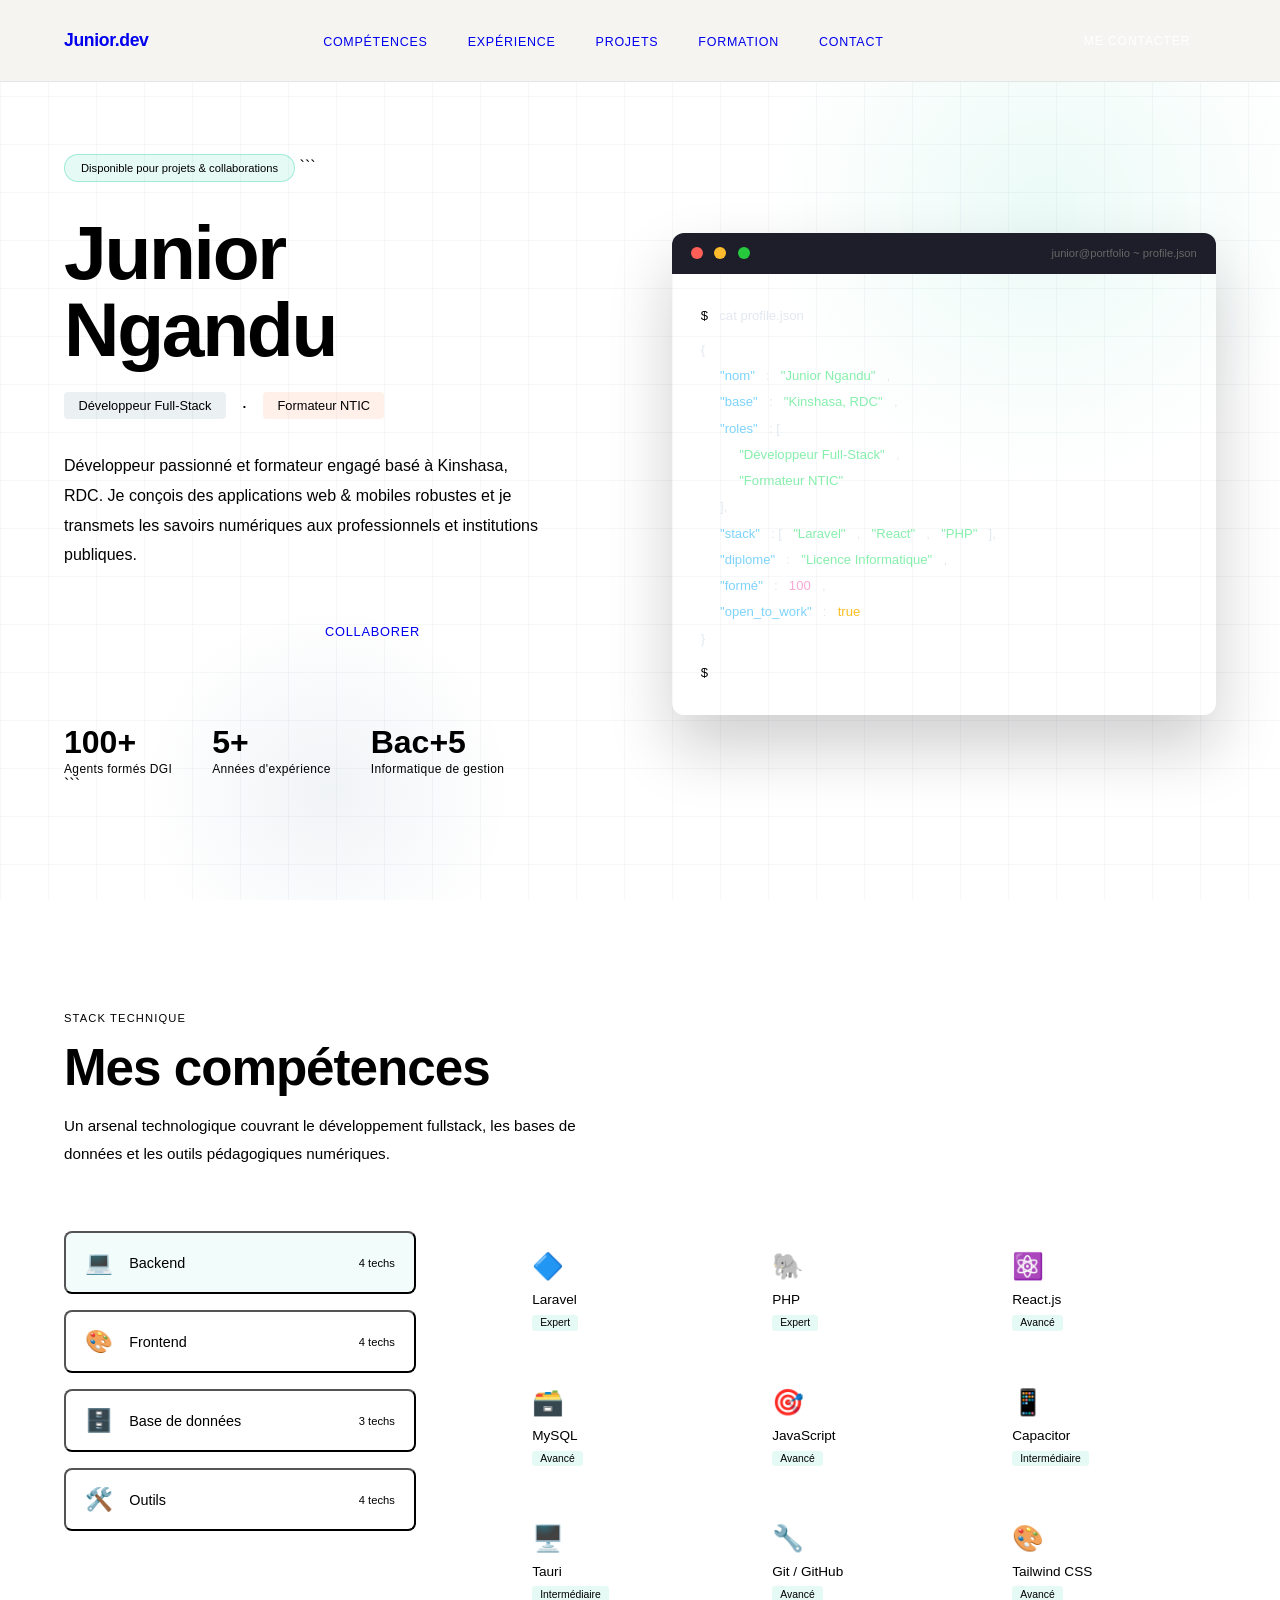
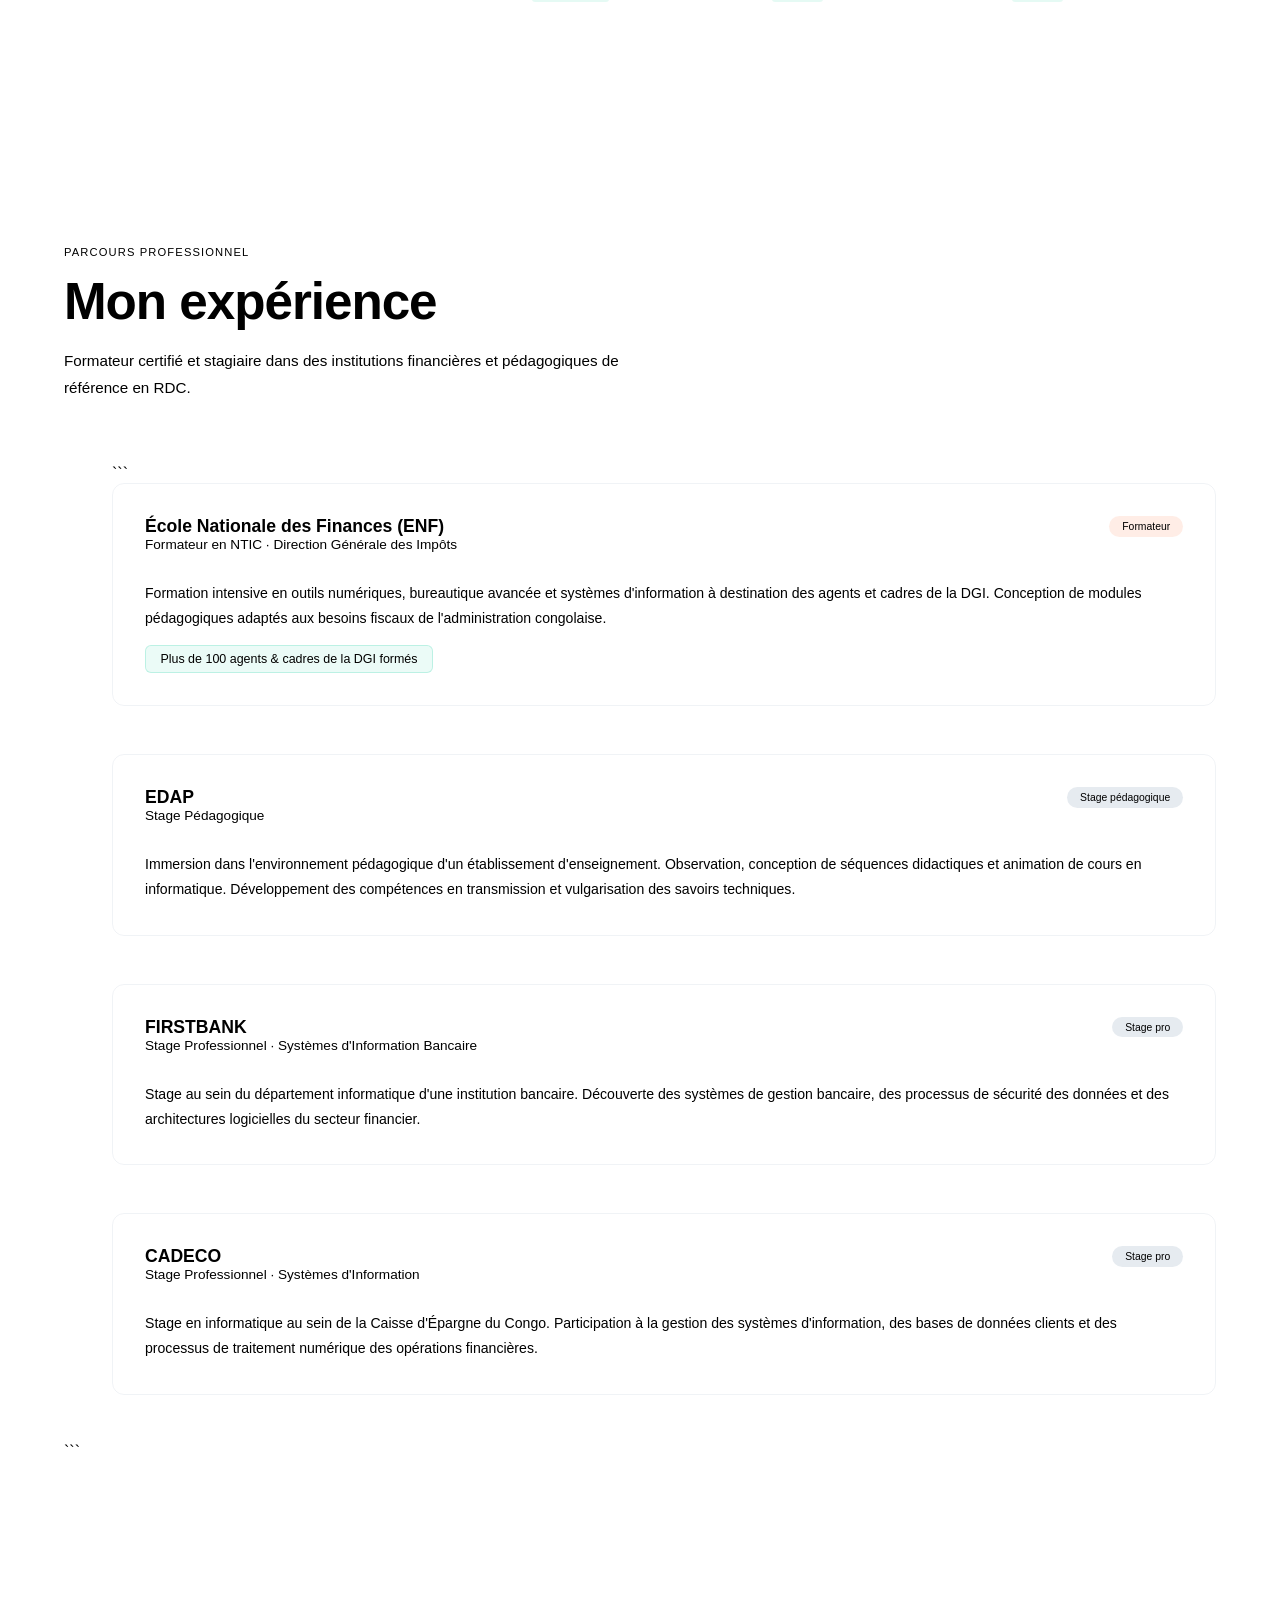
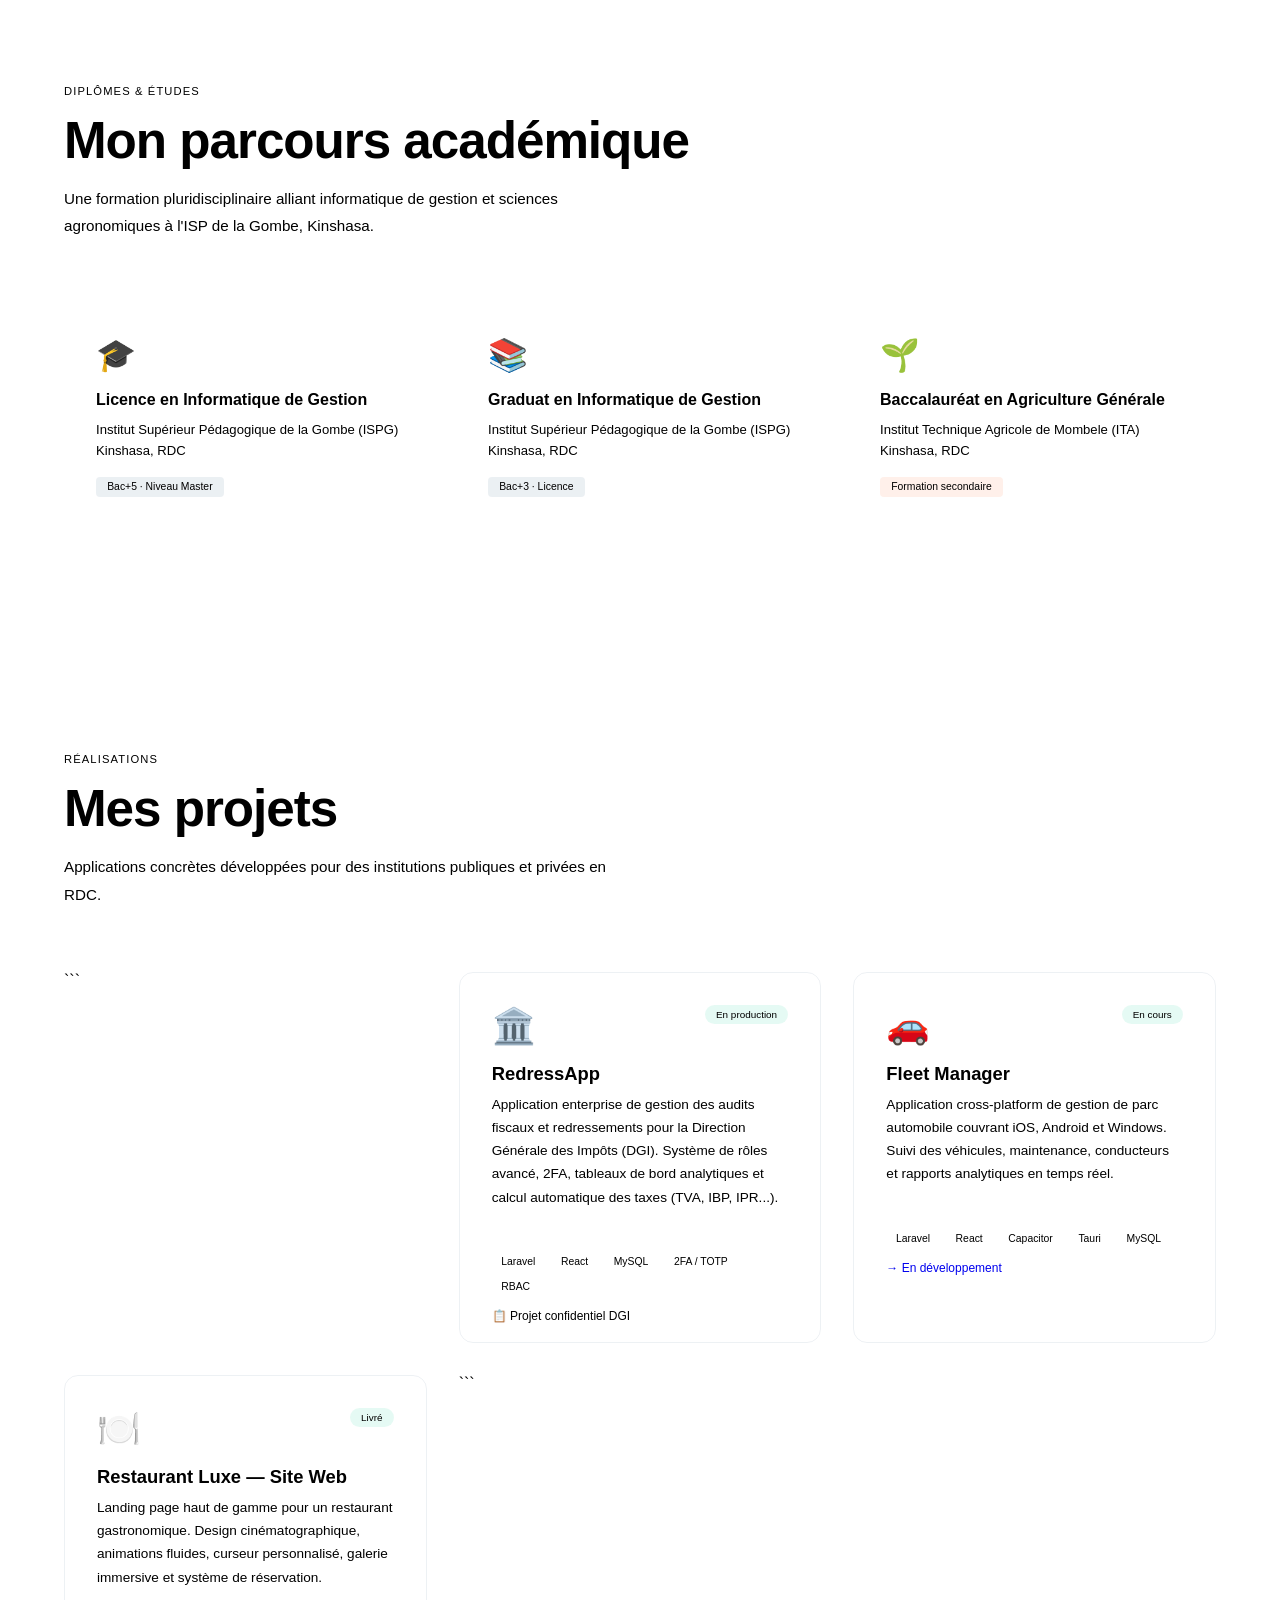
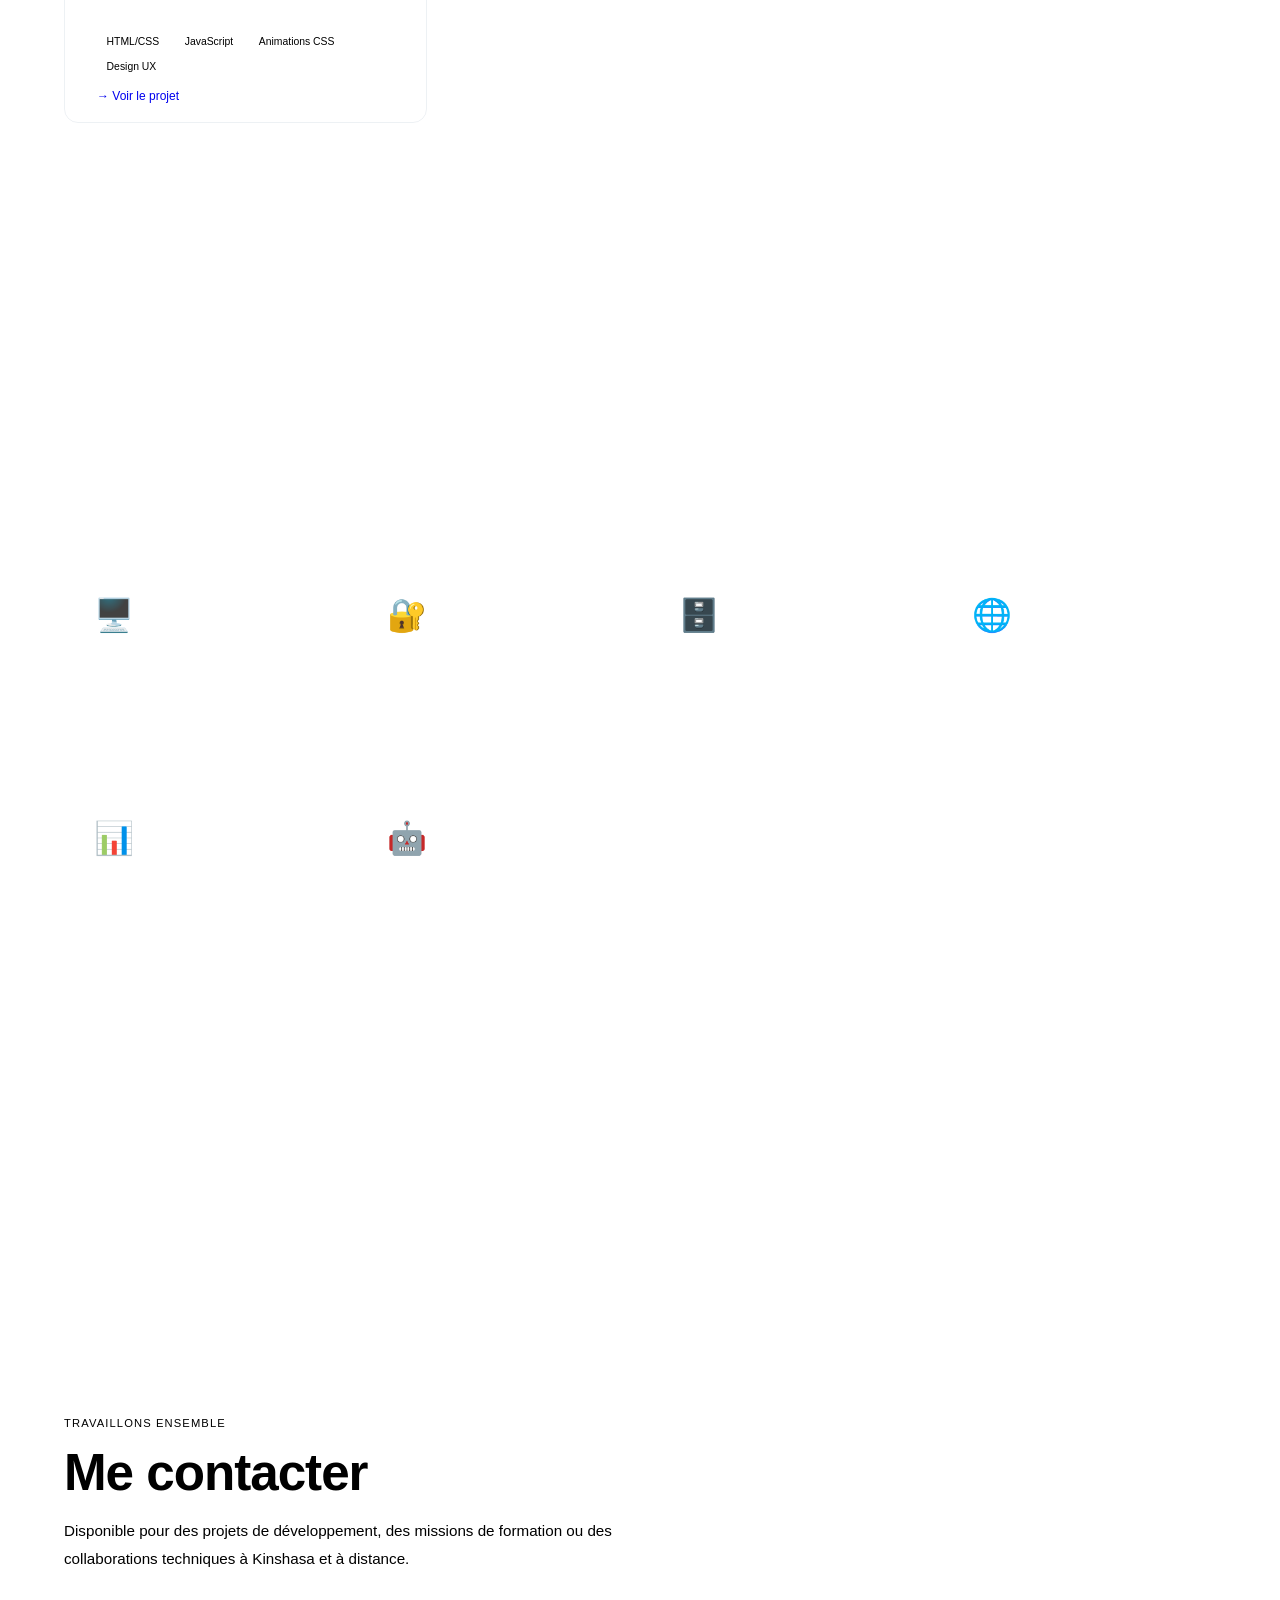
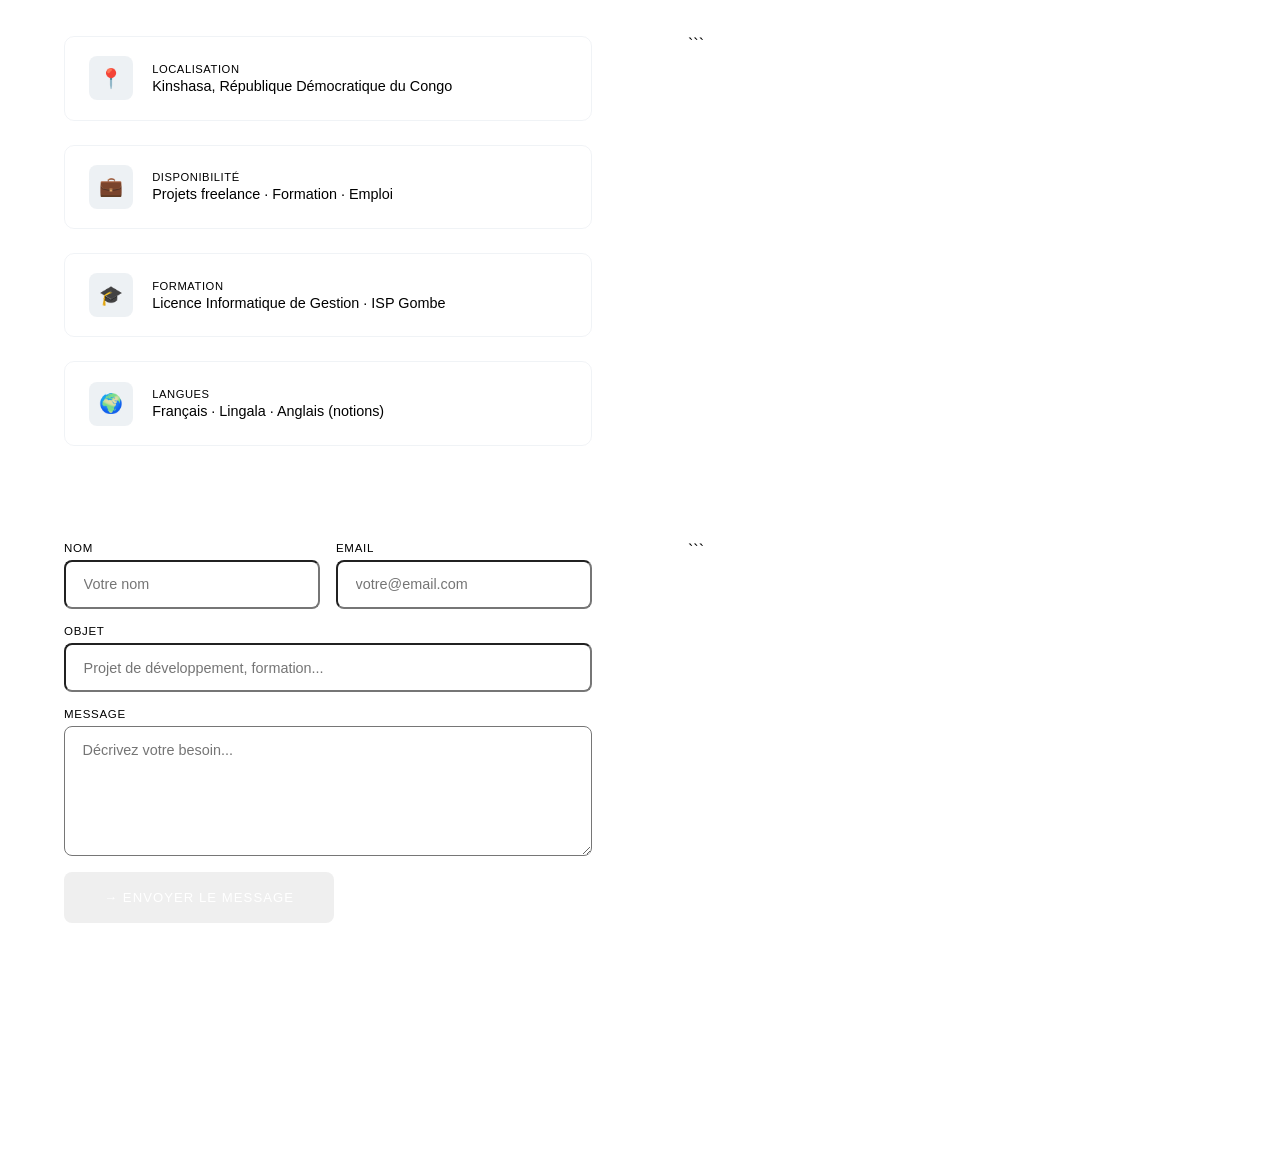
==== commit ccb4a8da: "Update index.html" ====
--- a/index.html
+++ b/index.html
@@ -1,1266 +1,1376 @@
 <!DOCTYPE html>
-<html lang="fr-EN">
+
+<html lang="fr">
 <head>
-    <meta charset="UTF-8">
-    <meta name="viewport" content="width=device-width, initial-scale=1.0">
-    <title>Portfolio Junior NGANDU</title>
-        <!-- CSS -->
-    <link href="https://cdn.jsdelivr.net/npm/bootstrap@5.3.0/dist/css/bootstrap.min.css" rel="stylesheet">
-    <link href="https://cdn.jsdelivr.net/npm/bootstrap-icons@1.10.5/font/bootstrap-icons.css" rel="stylesheet">
-    <link href="https://unpkg.com/aos@2.3.4/dist/aos.css" rel="stylesheet">
-    <link rel="stylesheet" href="https://cdnjs.cloudflare.com/ajax/libs/font-awesome/6.5.0/css/all.min.css">
-    <link rel="stylesheet" href="https://cdn.jsdelivr.net/npm/swiper@10/swiper-bundle.min.css" />
-    <link rel="stylesheet" href="style.css">
-    <link rel="stylesheet" href="style2css">
-    <link href="https://fonts.googleapis.com/css2?family=Space+Grotesk:wght@300;400;500;700&display=swap" rel="stylesheet">
-
-    <!-- JS -->
-    <script src="https://cdn.jsdelivr.net/npm/bootstrap@5.3.0/dist/js/bootstrap.bundle.min.js"></script>
-    <script src="https://unpkg.com/aos@2.3.4/dist/aos.js"></script>
-    <script src="https://cdn.jsdelivr.net/npm/qrcode@1.5.1/build/qrcode.min.js"></script>
-    <script src="https://cdn.jsdelivr.net/npm/chart.js"></script>
-    <script src="https://cdnjs.cloudflare.com/ajax/libs/gsap/3.12.2/gsap.min.js"></script>
-    <script src="https://cdnjs.cloudflare.com/ajax/libs/gsap/3.12.2/ScrollTrigger.min.js"></script>
-    <script src="//s3.amazonaws.com/downloads.mailchimp.com/js/mc-validate.js"></script>
-    <script src="https://cdn.jsdelivr.net/npm/swiper@10/swiper-bundle.min.js"></script>
-    <script src="script.js" defer></script>
-    <script src="gsap-animations.js" defer></script>
-    <script src="https://www.google.com/recaptcha/api.js?render=6LfAMS0rAAAAAMMUT4ZwEwpnTjI6YW-VL3C5NWL8"></script>
+<meta charset="UTF-8">
+<meta name="viewport" content="width=device-width, initial-scale=1.0">
+<title>Junior Ngandu — Développeur Full-Stack & Formateur NTIC</title>
+<link href="https://fonts.googleapis.com/css2?family=Syne:wght@400;500;600;700;800&family=DM+Sans:ital,wght@0,300;0,400;0,500;1,300&family=JetBrains+Mono:wght@300;400;500&display=swap" rel="stylesheet">
+<style>
+*, *::before, *::after { margin: 0; padding: 0; box-sizing: border-box; }
+
+:root {
+–bg: #f5f4f0;
+–bg2: #eeecea;
+–noir: #0f0f14;
+–bleu: #0a3d6b;
+–bleu-vif: #1560a8;
+–accent: #00c896;
+–accent2: #ff6b35;
+–gris: #6b7280;
+–gris-clair: #d1d5db;
+–blanc: #ffffff;
+–card: #ffffff;
+–mono: ‘JetBrains Mono’, monospace;
+}
+
+html { scroll-behavior: smooth; }
+
+body {
+background: var(–bg);
+color: var(–noir);
+font-family: ‘DM Sans’, sans-serif;
+font-weight: 300;
+overflow-x: hidden;
+cursor: none;
+}
+
+/* ── Curseur ── */
+.cursor {
+position: fixed;
+width: 10px; height: 10px;
+background: var(–accent);
+border-radius: 50%;
+pointer-events: none;
+z-index: 9999;
+transform: translate(-50%,-50%);
+transition: width .3s, height .3s, background .3s;
+}
+.cursor-trail {
+position: fixed;
+width: 30px; height: 30px;
+border: 1.5px solid var(–bleu);
+border-radius: 50%;
+pointer-events: none;
+z-index: 9998;
+transform: translate(-50%,-50%);
+transition: transform .15s ease;
+opacity: .5;
+}
+
+/* ── Navigation ── */
+nav {
+position: fixed;
+top: 0; left: 0; right: 0;
+z-index: 500;
+display: flex;
+justify-content: space-between;
+align-items: center;
+padding: 1.4rem 5%;
+background: rgba(245,244,240,.92);
+backdrop-filter: blur(12px);
+border-bottom: 1px solid rgba(10,61,107,.08);
+}
+
+.nav-logo {
+font-family: ‘Syne’, sans-serif;
+font-weight: 800;
+font-size: 1.1rem;
+color: var(–bleu);
+text-decoration: none;
+letter-spacing: -.02em;
+}
+.nav-logo span { color: var(–accent); }
+
+.nav-links {
+display: flex;
+gap: 2.5rem;
+list-style: none;
+}
+.nav-links a {
+font-size: .78rem;
+font-weight: 400;
+letter-spacing: .06em;
+text-transform: uppercase;
+color: var(–gris);
+text-decoration: none;
+transition: color .25s;
+}
+.nav-links a:hover { color: var(–bleu); }
+
+.nav-btn {
+font-family: ‘DM Sans’, sans-serif;
+font-size: .75rem;
+font-weight: 500;
+letter-spacing: .08em;
+text-transform: uppercase;
+background: var(–bleu);
+color: #fff;
+border: none;
+padding: .7rem 1.6rem;
+text-decoration: none;
+transition: background .25s, transform .2s;
+cursor: none;
+}
+.nav-btn:hover { background: var(–bleu-vif); transform: translateY(-1px); }
+
+/* ── Hero ── */
+.hero {
+min-height: 100vh;
+display: grid;
+grid-template-columns: 1fr 1fr;
+align-items: center;
+padding: 8rem 5% 5rem;
+position: relative;
+overflow: hidden;
+gap: 4rem;
+}
+
+.hero-bg-grid {
+position: absolute;
+inset: 0;
+background-image:
+linear-gradient(rgba(10,61,107,.04) 1px, transparent 1px),
+linear-gradient(90deg, rgba(10,61,107,.04) 1px, transparent 1px);
+background-size: 48px 48px;
+pointer-events: none;
+}
+
+.hero-bg-blob {
+position: absolute;
+top: -10%; right: -5%;
+width: 600px; height: 600px;
+background: radial-gradient(ellipse, rgba(0,200,150,.08) 0%, transparent 65%);
+pointer-events: none;
+}
+.hero-bg-blob2 {
+position: absolute;
+bottom: -10%; left: 10%;
+width: 400px; height: 400px;
+background: radial-gradient(ellipse, rgba(10,61,107,.06) 0%, transparent 65%);
+pointer-events: none;
+}
+
+.hero-left { position: relative; }
+
+.hero-badge {
+display: inline-flex;
+align-items: center;
+gap: .5rem;
+background: rgba(0,200,150,.1);
+border: 1px solid rgba(0,200,150,.3);
+padding: .45rem 1rem;
+border-radius: 100px;
+font-family: var(–mono);
+font-size: .7rem;
+color: var(–accent);
+margin-bottom: 2rem;
+animation: fadeUp .8s ease both;
+}
+.hero-badge::before { content: ‘’; width: 7px; height: 7px; background: var(–accent); border-radius: 50%; animation: pulse 2s infinite; }
+
+@keyframes pulse {
+0%, 100% { opacity: 1; transform: scale(1); }
+50% { opacity: .5; transform: scale(.7); }
+}
+
+.hero-name {
+font-family: ‘Syne’, sans-serif;
+font-size: clamp(3rem, 6vw, 5.5rem);
+font-weight: 800;
+line-height: 1;
+letter-spacing: -.03em;
+color: var(–noir);
+animation: fadeUp .8s .1s ease both;
+}
+.hero-name .highlight { color: var(–bleu); }
+
+.hero-role {
+display: flex;
+align-items: center;
+gap: 1rem;
+margin: 1.5rem 0 2rem;
+animation: fadeUp .8s .2s ease both;
+}
+.hero-role-tag {
+font-family: var(–mono);
+font-size: .8rem;
+padding: .4rem .9rem;
+border-radius: 4px;
+}
+.tag-dev { background: rgba(10,61,107,.08); color: var(–bleu); }
+.tag-form { background: rgba(255,107,53,.1); color: var(–accent2); }
+.role-sep { color: var(–gris-clair); font-size: 1.2rem; }
+
+.hero-desc {
+font-size: 1rem;
+line-height: 1.85;
+color: var(–gris);
+max-width: 480px;
+margin-bottom: 2.5rem;
+animation: fadeUp .8s .3s ease both;
+}
+
+.hero-actions {
+display: flex;
+gap: 1rem;
+animation: fadeUp .8s .4s ease both;
+}
+
+.btn-primary {
+display: inline-flex;
+align-items: center;
+gap: .5rem;
+background: var(–bleu);
+color: #fff;
+padding: .9rem 2rem;
+font-size: .8rem;
+font-weight: 500;
+letter-spacing: .06em;
+text-transform: uppercase;
+text-decoration: none;
+border-radius: 4px;
+transition: background .25s, transform .2s, box-shadow .25s;
+}
+.btn-primary:hover { background: var(–bleu-vif); transform: translateY(-2px); box-shadow: 0 8px 24px rgba(10,61,107,.2); }
+
+.btn-secondary {
+display: inline-flex;
+align-items: center;
+gap: .5rem;
+background: transparent;
+color: var(–bleu);
+border: 1.5px solid var(–bleu);
+padding: .9rem 2rem;
+font-size: .8rem;
+font-weight: 500;
+letter-spacing: .06em;
+text-transform: uppercase;
+text-decoration: none;
+border-radius: 4px;
+transition: background .25s, color .25s;
+}
+.btn-secondary:hover { background: var(–bleu); color: #fff; }
+
+/* Terminal hero */
+.hero-terminal {
+background: var(–noir);
+border-radius: 12px;
+overflow: hidden;
+box-shadow: 0 32px 64px rgba(15,15,20,.2), 0 0 0 1px rgba(255,255,255,.05);
+animation: fadeLeft .9s .3s ease both;
+position: relative;
+}
+
+@keyframes fadeLeft {
+from { opacity: 0; transform: translateX(40px); }
+to { opacity: 1; transform: translateX(0); }
+}
+
+.terminal-bar {
+background: #1e1e2a;
+padding: .9rem 1.2rem;
+display: flex;
+align-items: center;
+gap: .7rem;
+}
+.t-dot { width: 12px; height: 12px; border-radius: 50%; }
+.t-dot.r { background: #ff5f56; }
+.t-dot.y { background: #ffbd2e; }
+.t-dot.g { background: #27c93f; }
+.terminal-title { font-family: var(–mono); font-size: .7rem; color: #666; margin-left: auto; }
+
+.terminal-body {
+padding: 1.8rem;
+font-family: var(–mono);
+font-size: .82rem;
+line-height: 2;
+}
+
+.t-line { display: flex; align-items: flex-start; gap: .7rem; }
+.t-prompt { color: var(–accent); flex-shrink: 0; }
+.t-cmd { color: #e2e8f0; }
+.t-comment { color: #4a5568; font-style: italic; }
+.t-key { color: #7dd3fc; }
+.t-val { color: #fbbf24; }
+.t-str { color: #86efac; }
+.t-num { color: #f9a8d4; }
+.t-gap { height: .5rem; }
+
+.terminal-cursor {
+display: inline-block;
+width: 9px; height: 17px;
+background: var(–accent);
+vertical-align: middle;
+animation: blink 1.2s step-end infinite;
+margin-left: 2px;
+}
+@keyframes blink { 50% { opacity: 0; } }
+
+/* Stats hero */
+.hero-stats {
+display: flex;
+gap: 2.5rem;
+margin-top: 2.5rem;
+padding-top: 2rem;
+border-top: 1px solid var(–gris-clair);
+animation: fadeUp .8s .5s ease both;
+}
+.stat-val {
+font-family: ‘Syne’, sans-serif;
+font-weight: 800;
+font-size: 2rem;
+color: var(–bleu);
+line-height: 1;
+}
+.stat-val span { color: var(–accent); }
+.stat-label {
+font-size: .75rem;
+color: var(–gris);
+margin-top: .3rem;
+letter-spacing: .03em;
+}
+
+/* ── Section commons ── */
+section { padding: 7rem 5%; }
+
+.section-tag {
+font-family: var(–mono);
+font-size: .7rem;
+color: var(–accent);
+letter-spacing: .1em;
+text-transform: uppercase;
+margin-bottom: 1rem;
+display: flex;
+align-items: center;
+gap: .8rem;
+}
+.section-tag::before { content: ‘//’; color: var(–gris-clair); }
+
+.section-title {
+font-family: ‘Syne’, sans-serif;
+font-size: clamp(2rem, 4vw, 3.2rem);
+font-weight: 800;
+letter-spacing: -.02em;
+color: var(–noir);
+line-height: 1.1;
+margin-bottom: 1rem;
+}
+.section-title em { font-style: normal; color: var(–bleu); }
+
+.section-sub {
+font-size: .95rem;
+color: var(–gris);
+line-height: 1.8;
+max-width: 560px;
+}
+
+/* ── Compétences ── */
+.skills { background: var(–blanc); }
+
+.skills-inner {
+display: grid;
+grid-template-columns: 1fr 2fr;
+gap: 6rem;
+align-items: start;
+margin-top: 4rem;
+}
+
+.skills-categories { display: flex; flex-direction: column; gap: 1rem; }
+.skill-cat-btn {
+display: flex;
+align-items: center;
+gap: 1rem;
+padding: 1rem 1.2rem;
+background: none;
+border: 1.5px solid var(–gris-clair);
+border-radius: 8px;
+cursor: none;
+text-align: left;
+transition: all .25s;
+font-family: ‘DM Sans’, sans-serif;
+}
+.skill-cat-btn:hover, .skill-cat-btn.active {
+border-color: var(–bleu);
+background: rgba(10,61,107,.04);
+}
+.skill-cat-btn.active { border-color: var(–accent); background: rgba(0,200,150,.05); }
+.skill-cat-icon { font-size: 1.4rem; }
+.skill-cat-name { font-weight: 500; font-size: .9rem; color: var(–noir); }
+.skill-cat-count { font-family: var(–mono); font-size: .7rem; color: var(–gris); margin-left: auto; }
+
+.skills-grid {
+display: grid;
+grid-template-columns: repeat(3, 1fr);
+gap: 1rem;
+}
+
+.skill-card {
+background: var(–bg);
+border: 1.5px solid transparent;
+border-radius: 10px;
+padding: 1.2rem;
+transition: all .25s;
+cursor: none;
+}
+.skill-card:hover {
+border-color: var(–bleu);
+background: #fff;
+transform: translateY(-3px);
+box-shadow: 0 8px 24px rgba(10,61,107,.08);
+}
+.skill-icon { font-size: 1.6rem; margin-bottom: .7rem; }
+.skill-name { font-weight: 500; font-size: .85rem; color: var(–noir); margin-bottom: .3rem; }
+.skill-lvl {
+font-family: var(–mono);
+font-size: .65rem;
+color: var(–accent);
+background: rgba(0,200,150,.1);
+padding: .15rem .5rem;
+border-radius: 3px;
+display: inline-block;
+}
+
+/* ── Expérience ── */
+.experience { background: var(–bg2); }
+.exp-inner { margin-top: 4rem; }
+
+.timeline { position: relative; padding-left: 3rem; }
+.timeline::before {
+content: ‘’;
+position: absolute;
+left: 0; top: 0; bottom: 0;
+width: 2px;
+background: linear-gradient(to bottom, var(–bleu), var(–accent), transparent);
+}
+
+.timeline-item {
+position: relative;
+margin-bottom: 3rem;
+animation: fadeLeft .6s ease both;
+}
+.timeline-item::before {
+content: ‘’;
+position: absolute;
+left: -3.4rem; top: .4rem;
+width: 14px; height: 14px;
+background: var(–blanc);
+border: 2.5px solid var(–bleu);
+border-radius: 50%;
+transition: background .3s;
+}
+.timeline-item:hover::before { background: var(–accent); border-color: var(–accent); }
+
+.exp-card {
+background: var(–blanc);
+border-radius: 12px;
+padding: 2rem;
+border: 1.5px solid rgba(10,61,107,.06);
+transition: box-shadow .25s, transform .25s;
+}
+.exp-card:hover {
+box-shadow: 0 12px 32px rgba(10,61,107,.1);
+transform: translateX(4px);
+}
+
+.exp-top { display: flex; align-items: flex-start; justify-content: space-between; gap: 1rem; margin-bottom: 1rem; }
+.exp-org {
+font-family: ‘Syne’, sans-serif;
+font-weight: 700;
+font-size: 1.1rem;
+color: var(–noir);
+}
+.exp-type {
+font-family: var(–mono);
+font-size: .65rem;
+padding: .3rem .8rem;
+border-radius: 100px;
+flex-shrink: 0;
+}
+.type-formateur { background: rgba(255,107,53,.12); color: var(–accent2); }
+.type-stage { background: rgba(10,61,107,.1); color: var(–bleu); }
+
+.exp-role {
+font-size: .85rem;
+font-weight: 500;
+color: var(–bleu);
+margin-bottom: .8rem;
+}
+.exp-desc {
+font-size: .88rem;
+color: var(–gris);
+line-height: 1.8;
+}
+.exp-highlight {
+display: inline-flex;
+align-items: center;
+gap: .4rem;
+margin-top: .8rem;
+background: rgba(0,200,150,.08);
+border: 1px solid rgba(0,200,150,.2);
+padding: .4rem .9rem;
+border-radius: 6px;
+font-size: .78rem;
+color: var(–accent);
+font-weight: 500;
+}
+.exp-highlight::before { content: ‘★’; font-size: .7rem; }
+
+/* ── Formation ── */
+.formation { background: var(–blanc); }
+.edu-grid {
+display: grid;
+grid-template-columns: repeat(auto-fit, minmax(280px, 1fr));
+gap: 1.5rem;
+margin-top: 4rem;
+}
+
+.edu-card {
+background: var(–bg);
+border-radius: 12px;
+padding: 2rem;
+border-left: 4px solid var(–bleu);
+transition: all .25s;
+position: relative;
+overflow: hidden;
+}
+.edu-card::after {
+content: ‘’;
+position: absolute;
+top: -20px; right: -20px;
+width: 80px; height: 80px;
+background: radial-gradient(circle, rgba(10,61,107,.06), transparent);
+border-radius: 50%;
+}
+.edu-card:hover {
+transform: translateY(-4px);
+box-shadow: 0 16px 32px rgba(10,61,107,.1);
+border-left-color: var(–accent);
+}
+
+.edu-icon { font-size: 2rem; margin-bottom: 1rem; }
+.edu-degree {
+font-family: ‘Syne’, sans-serif;
+font-weight: 700;
+font-size: 1rem;
+color: var(–noir);
+margin-bottom: .5rem;
+line-height: 1.3;
+}
+.edu-school {
+font-size: .82rem;
+color: var(–gris);
+line-height: 1.6;
+}
+.edu-badge {
+display: inline-block;
+margin-top: 1rem;
+font-family: var(–mono);
+font-size: .65rem;
+background: rgba(10,61,107,.08);
+color: var(–bleu);
+padding: .3rem .7rem;
+border-radius: 4px;
+}
+
+/* ── Projets ── */
+.projets { background: var(–bg2); }
+.projets-grid {
+display: grid;
+grid-template-columns: repeat(auto-fit, minmax(320px, 1fr));
+gap: 2rem;
+margin-top: 4rem;
+}
+
+.projet-card {
+background: var(–blanc);
+border-radius: 14px;
+overflow: hidden;
+border: 1.5px solid rgba(10,61,107,.07);
+transition: all .3s;
+}
+.projet-card:hover {
+transform: translateY(-6px);
+box-shadow: 0 24px 48px rgba(10,61,107,.12);
+border-color: var(–bleu);
+}
+
+.projet-top {
+padding: 2rem 2rem 1.5rem;
+border-bottom: 1px solid var(–bg);
+}
+.projet-header { display: flex; align-items: flex-start; justify-content: space-between; margin-bottom: 1rem; }
+.projet-icon { font-size: 2.2rem; }
+.projet-status {
+font-family: var(–mono);
+font-size: .62rem;
+padding: .25rem .7rem;
+border-radius: 100px;
+background: rgba(0,200,150,.1);
+color: var(–accent);
+}
+.projet-name {
+font-family: ‘Syne’, sans-serif;
+font-weight: 700;
+font-size: 1.15rem;
+color: var(–noir);
+margin-bottom: .5rem;
+}
+.projet-desc { font-size: .85rem; color: var(–gris); line-height: 1.7; }
+
+.projet-bottom { padding: 1.2rem 2rem; display: flex; flex-direction: column; gap: .8rem; }
+.tech-tags { display: flex; flex-wrap: wrap; gap: .4rem; }
+.tech-tag {
+font-family: var(–mono);
+font-size: .65rem;
+padding: .25rem .6rem;
+border-radius: 4px;
+background: var(–bg2);
+color: var(–bleu-vif);
+font-weight: 500;
+}
+.projet-links { display: flex; gap: .8rem; }
+.projet-link {
+font-size: .75rem;
+font-weight: 500;
+color: var(–bleu);
+text-decoration: none;
+display: flex;
+align-items: center;
+gap: .3rem;
+transition: color .2s;
+}
+.projet-link:hover { color: var(–accent); }
+
+/* ── Formation enseignée ── */
+.enseignement { background: var(–bleu); color: #fff; }
+.enseignement .section-tag::before { color: rgba(255,255,255,.2); }
+.enseignement .section-tag { color: var(–accent); }
+.enseignement .section-title { color: #fff; }
+.enseignement .section-title em { color: var(–accent); }
+.enseignement .section-sub { color: rgba(255,255,255,.65); }
+
+.modules-grid {
+display: grid;
+grid-template-columns: repeat(auto-fit, minmax(220px, 1fr));
+gap: 1.2rem;
+margin-top: 4rem;
+}
+
+.module-card {
+background: rgba(255,255,255,.06);
+border: 1px solid rgba(255,255,255,.1);
+border-radius: 12px;
+padding: 1.8rem;
+transition: all .25s;
+}
+.module-card:hover {
+background: rgba(255,255,255,.1);
+border-color: var(–accent);
+transform: translateY(-3px);
+}
+.module-icon { font-size: 2rem; margin-bottom: 1rem; }
+.module-name {
+font-family: ‘Syne’, sans-serif;
+font-weight: 700;
+font-size: .95rem;
+margin-bottom: .5rem;
+}
+.module-desc { font-size: .8rem; color: rgba(255,255,255,.6); line-height: 1.7; }
+
+.enseignement-impact {
+margin-top: 4rem;
+display: grid;
+grid-template-columns: repeat(3, 1fr);
+gap: 2rem;
+border-top: 1px solid rgba(255,255,255,.1);
+padding-top: 4rem;
+}
+.impact-item { text-align: center; }
+.impact-val {
+font-family: ‘Syne’, sans-serif;
+font-weight: 800;
+font-size: 3rem;
+color: var(–accent);
+line-height: 1;
+margin-bottom: .5rem;
+}
+.impact-label { font-size: .8rem; color: rgba(255,255,255,.5); letter-spacing: .05em; }
+
+/* ── Contact ── */
+.contact { background: var(–bg); }
+.contact-inner {
+display: grid;
+grid-template-columns: 1fr 1fr;
+gap: 6rem;
+align-items: start;
+margin-top: 4rem;
+}
+
+.contact-info { display: flex; flex-direction: column; gap: 1.5rem; }
+.contact-item {
+display: flex;
+align-items: center;
+gap: 1.2rem;
+padding: 1.2rem 1.5rem;
+background: var(–blanc);
+border-radius: 10px;
+border: 1.5px solid rgba(10,61,107,.06);
+transition: border-color .25s;
+}
+.contact-item:hover { border-color: var(–bleu); }
+.contact-item-icon {
+width: 44px; height: 44px;
+background: rgba(10,61,107,.07);
+border-radius: 8px;
+display: flex;
+align-items: center;
+justify-content: center;
+font-size: 1.2rem;
+flex-shrink: 0;
+}
+.contact-item-label { font-size: .7rem; color: var(–gris); letter-spacing: .05em; text-transform: uppercase; margin-bottom: .2rem; }
+.contact-item-val { font-size: .9rem; font-weight: 500; color: var(–noir); }
+
+.contact-form { display: flex; flex-direction: column; gap: 1rem; }
+.form-row { display: grid; grid-template-columns: 1fr 1fr; gap: 1rem; }
+.form-field { display: flex; flex-direction: column; gap: .4rem; }
+.form-label { font-size: .72rem; letter-spacing: .06em; text-transform: uppercase; color: var(–gris); font-weight: 500; }
+.form-input, .form-textarea {
+background: var(–blanc);
+border: 1.5px solid var(–gris-clair);
+border-radius: 8px;
+padding: .9rem 1.1rem;
+font-family: ‘DM Sans’, sans-serif;
+font-size: .9rem;
+color: var(–noir);
+outline: none;
+transition: border-color .25s;
+cursor: none;
+}
+.form-input:focus, .form-textarea:focus { border-color: var(–bleu); }
+.form-textarea { min-height: 130px; resize: vertical; }
+.form-submit {
+background: var(–bleu);
+color: #fff;
+border: none;
+padding: 1.1rem 2.5rem;
+font-family: ‘DM Sans’, sans-serif;
+font-size: .82rem;
+font-weight: 500;
+letter-spacing: .08em;
+text-transform: uppercase;
+border-radius: 8px;
+cursor: none;
+transition: all .25s;
+align-self: flex-start;
+}
+.form-submit:hover { background: var(–bleu-vif); transform: translateY(-2px); box-shadow: 0 8px 20px rgba(10,61,107,.2); }
+
+/* ── Footer ── */
+footer {
+background: var(–noir);
+color: rgba(255,255,255,.5);
+padding: 3rem 5%;
+display: flex;
+justify-content: space-between;
+align-items: center;
+}
+.footer-logo {
+font-family: ‘Syne’, sans-serif;
+font-weight: 800;
+color: #fff;
+font-size: 1rem;
+}
+.footer-logo span { color: var(–accent); }
+.footer-copy { font-family: var(–mono); font-size: .72rem; }
+.footer-links { display: flex; gap: 1.5rem; }
+.footer-links a {
+font-size: .78rem;
+color: rgba(255,255,255,.4);
+text-decoration: none;
+transition: color .2s;
+}
+.footer-links a:hover { color: var(–accent); }
+
+/* ── Reveal ── */
+.reveal {
+opacity: 0;
+transform: translateY(28px);
+transition: opacity .8s ease, transform .8s ease;
+}
+.reveal.visible { opacity: 1; transform: translateY(0); }
+
+/* ── Animations ── */
+@keyframes fadeUp {
+from { opacity: 0; transform: translateY(20px); }
+to { opacity: 1; transform: translateY(0); }
+}
+
+/* ── Mobile ── */
+@media (max-width: 900px) {
+.hero { grid-template-columns: 1fr; padding-top: 7rem; }
+.hero-terminal { display: none; }
+.skills-inner { grid-template-columns: 1fr; gap: 3rem; }
+.contact-inner { grid-template-columns: 1fr; gap: 3rem; }
+.enseignement-impact { grid-template-columns: 1fr; gap: 1.5rem; }
+.nav-links { display: none; }
+}
+</style>
 
 </head>
 <body>
-    <!-- Navbar -->
-    <nav class="navbar navbar-expand-lg fixed-top">
-        <div class="container">
-            <a class="navbar-brand" href="#">
-                <span style="color: var(--primary-color); font-weight: 700;">{</span>
-                <span style="color: black; font-weight: 700;">JN</span>
-                <span style="color: var(--primary-color); font-weight: 700;">}</span>
-            </a>
-            
-            <button class="navbar-toggler" type="button" data-bs-toggle="collapse" data-bs-target="#navbarNav">
-                <span class="navbar-toggler-icon"></span>
-            </button>
-            
-            <div class="collapse navbar-collapse" id="navbarNav">
-                <ul class="navbar-nav ms-auto">
-                    <li class="nav-item"><a class="nav-link" href="#services">Services</a></li>
-                    <li class="nav-item"><a class="nav-link" href="#portfolio">Portfolio</a></li>
-                    <li class="nav-item"><a class="nav-link" href="#contact">Contact</a></li>
-                </ul>
-            </div>
+
+<div class="cursor" id="cursor"></div>
+<div class="cursor-trail" id="trail"></div>
+
+<!-- ── NAV ── -->
+
+<nav>
+  <a href="#" class="nav-logo">Junior<span>.</span>dev</a>
+  <ul class="nav-links">
+    <li><a href="#competences">Compétences</a></li>
+    <li><a href="#experience">Expérience</a></li>
+    <li><a href="#projets">Projets</a></li>
+    <li><a href="#enseignement">Formation</a></li>
+    <li><a href="#contact">Contact</a></li>
+  </ul>
+  <a href="#contact" class="nav-btn">Me contacter</a>
+</nav>
+
+<!-- ── HERO ── -->
+
+<section class="hero">
+  <div class="hero-bg-grid"></div>
+  <div class="hero-bg-blob"></div>
+  <div class="hero-bg-blob2"></div>
+
+  <div class="hero-left">
+    <div class="hero-badge">Disponible pour projets &amp; collaborations</div>
+
+```
+<h1 class="hero-name">
+  Junior<br>
+  <span class="highlight">Ngandu</span>
+</h1>
+
+<div class="hero-role">
+  <span class="hero-role-tag tag-dev">Développeur Full-Stack</span>
+  <span class="role-sep">·</span>
+  <span class="hero-role-tag tag-form">Formateur NTIC</span>
+</div>
+
+<p class="hero-desc">
+  Développeur passionné et formateur engagé basé à Kinshasa, RDC. Je conçois des applications web & mobiles robustes et je transmets les savoirs numériques aux professionnels et institutions publiques.
+</p>
+
+<div class="hero-actions">
+  <a href="#projets" class="btn-primary">↓ Voir mes projets</a>
+  <a href="#contact" class="btn-secondary">Collaborer</a>
+</div>
+
+<div class="hero-stats">
+  <div>
+    <div class="stat-val">100<span>+</span></div>
+    <div class="stat-label">Agents formés DGI</div>
+  </div>
+  <div>
+    <div class="stat-val">5<span>+</span></div>
+    <div class="stat-label">Années d'expérience</div>
+  </div>
+  <div>
+    <div class="stat-val">Bac<span>+5</span></div>
+    <div class="stat-label">Informatique de gestion</div>
+  </div>
+</div>
+```
+
+  </div>
+
+  <!-- Terminal -->
+
+  <div class="hero-terminal">
+    <div class="terminal-bar">
+      <div class="t-dot r"></div>
+      <div class="t-dot y"></div>
+      <div class="t-dot g"></div>
+      <div class="terminal-title">junior@portfolio ~ profile.json</div>
+    </div>
+    <div class="terminal-body">
+      <div class="t-line"><span class="t-prompt">$</span><span class="t-cmd">cat profile.json</span></div>
+      <div class="t-gap"></div>
+      <div class="t-line"><span class="t-cmd">{</span></div>
+      <div class="t-line" style="padding-left:1.2rem"><span class="t-key">"nom"</span><span class="t-cmd">: </span><span class="t-str">"Junior Ngandu"</span><span class="t-cmd">,</span></div>
+      <div class="t-line" style="padding-left:1.2rem"><span class="t-key">"base"</span><span class="t-cmd">: </span><span class="t-str">"Kinshasa, RDC"</span><span class="t-cmd">,</span></div>
+      <div class="t-line" style="padding-left:1.2rem"><span class="t-key">"roles"</span><span class="t-cmd">: [</span></div>
+      <div class="t-line" style="padding-left:2.4rem"><span class="t-str">"Développeur Full-Stack"</span><span class="t-cmd">,</span></div>
+      <div class="t-line" style="padding-left:2.4rem"><span class="t-str">"Formateur NTIC"</span></div>
+      <div class="t-line" style="padding-left:1.2rem"><span class="t-cmd">],</span></div>
+      <div class="t-line" style="padding-left:1.2rem"><span class="t-key">"stack"</span><span class="t-cmd">: [</span><span class="t-str">"Laravel"</span><span class="t-cmd">, </span><span class="t-str">"React"</span><span class="t-cmd">, </span><span class="t-str">"PHP"</span><span class="t-cmd">],</span></div>
+      <div class="t-line" style="padding-left:1.2rem"><span class="t-key">"diplome"</span><span class="t-cmd">: </span><span class="t-str">"Licence Informatique"</span><span class="t-cmd">,</span></div>
+      <div class="t-line" style="padding-left:1.2rem"><span class="t-key">"formé"</span><span class="t-cmd">: </span><span class="t-num">100</span><span class="t-cmd">,</span></div>
+      <div class="t-line" style="padding-left:1.2rem"><span class="t-key">"open_to_work"</span><span class="t-cmd">: </span><span class="t-val">true</span></div>
+      <div class="t-line"><span class="t-cmd">}</span></div>
+      <div class="t-gap"></div>
+      <div class="t-line">
+        <span class="t-prompt">$</span>
+        <span class="t-cmd"> </span>
+        <span class="terminal-cursor"></span>
+      </div>
+    </div>
+  </div>
+</section>
+
+<!-- ── COMPÉTENCES ── -->
+
+<section class="skills" id="competences">
+  <div class="reveal">
+    <div class="section-tag">Stack technique</div>
+    <h2 class="section-title">Mes <em>compétences</em></h2>
+    <p class="section-sub">Un arsenal technologique couvrant le développement fullstack, les bases de données et les outils pédagogiques numériques.</p>
+  </div>
+  <div class="skills-inner reveal">
+    <div class="skills-categories">
+      <button class="skill-cat-btn active">
+        <span class="skill-cat-icon">💻</span>
+        <span class="skill-cat-name">Backend</span>
+        <span class="skill-cat-count">4 techs</span>
+      </button>
+      <button class="skill-cat-btn">
+        <span class="skill-cat-icon">🎨</span>
+        <span class="skill-cat-name">Frontend</span>
+        <span class="skill-cat-count">4 techs</span>
+      </button>
+      <button class="skill-cat-btn">
+        <span class="skill-cat-icon">🗄️</span>
+        <span class="skill-cat-name">Base de données</span>
+        <span class="skill-cat-count">3 techs</span>
+      </button>
+      <button class="skill-cat-btn">
+        <span class="skill-cat-icon">🛠️</span>
+        <span class="skill-cat-name">Outils</span>
+        <span class="skill-cat-count">4 techs</span>
+      </button>
+    </div>
+    <div class="skills-grid">
+      <div class="skill-card">
+        <div class="skill-icon">🔷</div>
+        <div class="skill-name">Laravel</div>
+        <div class="skill-lvl">Expert</div>
+      </div>
+      <div class="skill-card">
+        <div class="skill-icon">🐘</div>
+        <div class="skill-name">PHP</div>
+        <div class="skill-lvl">Expert</div>
+      </div>
+      <div class="skill-card">
+        <div class="skill-icon">⚛️</div>
+        <div class="skill-name">React.js</div>
+        <div class="skill-lvl">Avancé</div>
+      </div>
+      <div class="skill-card">
+        <div class="skill-icon">🗃️</div>
+        <div class="skill-name">MySQL</div>
+        <div class="skill-lvl">Avancé</div>
+      </div>
+      <div class="skill-card">
+        <div class="skill-icon">🎯</div>
+        <div class="skill-name">JavaScript</div>
+        <div class="skill-lvl">Avancé</div>
+      </div>
+      <div class="skill-card">
+        <div class="skill-icon">📱</div>
+        <div class="skill-name">Capacitor</div>
+        <div class="skill-lvl">Intermédiaire</div>
+      </div>
+      <div class="skill-card">
+        <div class="skill-icon">🖥️</div>
+        <div class="skill-name">Tauri</div>
+        <div class="skill-lvl">Intermédiaire</div>
+      </div>
+      <div class="skill-card">
+        <div class="skill-icon">🔧</div>
+        <div class="skill-name">Git / GitHub</div>
+        <div class="skill-lvl">Avancé</div>
+      </div>
+      <div class="skill-card">
+        <div class="skill-icon">🎨</div>
+        <div class="skill-name">Tailwind CSS</div>
+        <div class="skill-lvl">Avancé</div>
+      </div>
+    </div>
+  </div>
+</section>
+
+<!-- ── EXPÉRIENCE ── -->
+
+<section class="experience" id="experience">
+  <div class="reveal">
+    <div class="section-tag">Parcours professionnel</div>
+    <h2 class="section-title">Mon <em>expérience</em></h2>
+    <p class="section-sub">Formateur certifié et stagiaire dans des institutions financières et pédagogiques de référence en RDC.</p>
+  </div>
+  <div class="exp-inner reveal">
+    <div class="timeline">
+
+```
+  <div class="timeline-item">
+    <div class="exp-card">
+      <div class="exp-top">
+        <div>
+          <div class="exp-org">École Nationale des Finances (ENF)</div>
+          <div class="exp-role">Formateur en NTIC · Direction Générale des Impôts</div>
         </div>
-    </nav>
-
-        <!-- Hero Section -->
-    <section class="hero py-5" style="padding-top: 100px !important;">
-        <div class="container">
-            <div class="row align-items-center">
-                <div class="col-lg-6" data-aos="fade-right">
-                    <h1 class="display-4 fw-bold mb-3">Junior NGANDU</h1>
-                    <h2 class="mb-4" style="color: var(--primary-color);">Développeur Full-Stack</h2>
-                    <p class="lead mb-4">Je transforme des idées innovantes en solutions digitales performantes, alliant esthétique et simplicité. 
-                        <BR> Ma mission : créer des expériences utilisateurs fluides et intuitives.</p>
-                    <div class="d-flex gap-3">
-                        <a href="#services" class="btn btn-lg px-4" style="background-color: var(--primary-color);">Mes Services</a>
-                        <a href="#contact" class="btn btn-lg px-4 border">Contact</a>
-                    </div>
-                </div>
-                <div class="col-lg-6 text-center" data-aos="fade-left">
-                    <img src="images/profilerogner.PNG" alt="Profil" class="img-fluid rounded-circle" style="max-width: 400px; border: 5px solid var(--primary-color);">
-                </div>
-            </div>
+        <span class="exp-type type-formateur">Formateur</span>
+      </div>
+      <p class="exp-desc">Formation intensive en outils numériques, bureautique avancée et systèmes d'information à destination des agents et cadres de la DGI. Conception de modules pédagogiques adaptés aux besoins fiscaux de l'administration congolaise.</p>
+      <div class="exp-highlight">Plus de 100 agents & cadres de la DGI formés</div>
+    </div>
+  </div>
+
+  <div class="timeline-item">
+    <div class="exp-card">
+      <div class="exp-top">
+        <div>
+          <div class="exp-org">EDAP</div>
+          <div class="exp-role">Stage Pédagogique</div>
         </div>
-    </section>
-
-    <!-- Mes Services Section - Version améliorée -->
-<section id="services" class="services py-5">
-    <div class="container">
-        <div class="row mb-5">
-            <div class="col-12 text-center" data-aos="fade-up">
-                <h2 class="section-title mb-3">Mes Services</h2>
-                <p class="text-muted mb-4">Des solutions sur mesure pour vos besoins digitaux</p>
-                
-                <!-- Filtres par technologie -->
-                <div class="filter-buttons mb-4" data-aos="fade-up" data-aos-delay="100">
-                    <button class="btn btn-sm btn-outline-secondary active filter-btn" data-filter="all">Tous</button>
-                    <button class="btn btn-sm btn-outline-secondary filter-btn" data-filter="web">Web</button>
-                    <button class="btn btn-sm btn-outline-secondary filter-btn" data-filter="mobile">Mobile</button>
-                    <button class="btn btn-sm btn-outline-secondary filter-btn" data-filter="desktop">Desktop</button>
-                    <button class="btn btn-sm btn-outline-secondary filter-btn" data-filter="formation">Formation</button>
-                </div>
-            </div>
+        <span class="exp-type type-stage">Stage pédagogique</span>
+      </div>
+      <p class="exp-desc">Immersion dans l'environnement pédagogique d'un établissement d'enseignement. Observation, conception de séquences didactiques et animation de cours en informatique. Développement des compétences en transmission et vulgarisation des savoirs techniques.</p>
+    </div>
+  </div>
+
+  <div class="timeline-item">
+    <div class="exp-card">
+      <div class="exp-top">
+        <div>
+          <div class="exp-org">FIRSTBANK</div>
+          <div class="exp-role">Stage Professionnel · Systèmes d'Information Bancaire</div>
         </div>
-
-        <div class="row g-4" id="services-container">
-            <!-- Carte Service 1 -->
-            <div class="col-lg-4 col-md-6 service-item" data-category="web" data-aos="fade-up" data-aos-delay="100">
-                <div class="service-card h-100 p-4 rounded-4 position-relative">
-                    <div class="icon-box mb-4">
-                        <i class="fas fa-laptop-code fa-3x" style="color: var(--primary-color);"></i>
-                    </div>
-                    <h3 class="mb-3">Développement Web</h3>
-                    <p class="text-muted mb-3">Création de sites vitrine, e-commerce et applications web performantes avec les dernières technologies.</p>
-                    <div class="technologies mb-3">
-                        <span class="badge rounded-pill bg-secondary me-2">React</span>
-                        <span class="badge rounded-pill bg-secondary">Node.js</span>
-                        <span class="badge rounded-pill bg-secondary">Vue.js</span>
-                    </div>
-                    <div class="hover-content">
-                        <a href="#" class="stretched-link"></a>
-                        <div class="d-flex justify-content-center">
-                            <span class="btn btn-sm" style="background-color: var(--primary-color);">Voir détails</span>
-                        </div>
-                    </div>
-                </div>
-            </div>
-
-            <!-- Carte Service 2 -->
-            <div class="col-lg-4 col-md-6 service-item" data-category="mobile" data-aos="fade-up" data-aos-delay="150">
-                <div class="service-card h-100 p-4 rounded-4 position-relative">
-                    <div class="icon-box mb-4">
-                        <i class="fas fa-mobile-screen-button fa-3x" style="color: var(--primary-color);"></i>
-                    </div>
-                    <h3 class="mb-3">Applications Mobile</h3>
-                    <p class="text-muted mb-3">Développement d'applications iOS et Android natives et cross-platform avec des performances optimales.</p>
-                    <div class="technologies mb-3">
-                        <span class="badge rounded-pill bg-secondary me-2">Flutter</span>
-                        <span class="badge rounded-pill bg-secondary">Swift</span>
-                        <span class="badge rounded-pill bg-secondary">Kotlin</span>
-                    </div>
-                    <div class="hover-content">
-                        <a href="#" class="stretched-link"></a>
-                        <div class="d-flex justify-content-center">
-                            <span class="btn btn-sm" style="background-color: var(--primary-color);">Voir détails</span>
-                        </div>
-                    </div>
-                </div>
-            </div>
-
-            <!-- Carte Service 3 -->
-            <div class="col-lg-4 col-md-6 service-item" data-category="web" data-aos="fade-up" data-aos-delay="200">
-                <div class="service-card h-100 p-4 rounded-4 position-relative">
-                    <div class="icon-box mb-4">
-                        <i class="fas fa-desktop fa-3x" style="color: var(--primary-color);"></i>
-                    </div>
-                    <h3 class="mb-3">Applications Desktop</h3>
-                    <p class="text-muted mb-3">Création de logiciels Windows, macOS et Linux avec interfaces modernes et fonctionnalités avancées.</p>
-                    <div class="technologies mb-3">
-                        <span class="badge rounded-pill bg-secondary me-2">Electron</span>
-                        <span class="badge rounded-pill bg-secondary">.NET</span>
-                        <span class="badge rounded-pill bg-secondary">JavaFX</span>
-                    </div>
-                    <div class="hover-content">
-                        <a href="#" class="stretched-link"></a>
-                        <div class="d-flex justify-content-center">
-                            <span class="btn btn-sm" style="background-color: var(--primary-color);">Voir détails</span>
-                        </div>
-                    </div>
-                </div>
-            </div>
-
-            <!-- Carte Service 4 -->
-            <div class="col-lg-4 col-md-6 service-item" data-category="mobile,web" data-aos="fade-up" data-aos-delay="250">
-                <div class="service-card h-100 p-4 rounded-4 position-relative">
-                    <div class="icon-box mb-4">
-                        <i class="fas fa-sync-alt fa-3x" style="color: var(--primary-color);"></i>
-                    </div>
-                    <h3 class="mb-3">Maintenance & Optimisation</h3>
-                    <p class="text-muted mb-3">Amélioration des performances, corrections de bugs et mises à jour pour vos applications existantes.</p>
-                    <div class="technologies mb-3">
-                        <span class="badge rounded-pill bg-secondary me-2">SEO</span>
-                        <span class="badge rounded-pill bg-secondary">Performance</span>
-                        <span class="badge rounded-pill bg-secondary">Debugging</span>
-                    </div>
-                    <div class="hover-content">
-                        <a href="#" class="stretched-link"></a>
-                        <div class="d-flex justify-content-center">
-                            <span class="btn btn-sm" style="background-color: var(--primary-color);">Voir détails</span>
-                        </div>
-                    </div>
-                </div>
-            </div>
-
-            <!-- Carte Service 5 -->
-            <div class="col-lg-4 col-md-6 service-item" data-category="mobile" data-aos="fade-up" data-aos-delay="300">
-                <div class="service-card h-100 p-4 rounded-4 position-relative">
-                    <div class="icon-box mb-4">
-                        <i class="fas fa-layer-group fa-3x" style="color: var(--primary-color);"></i>
-                    </div>
-                    <h3 class="mb-3">Apps Multiplateforme</h3>
-                    <p class="text-muted mb-3">Solutions unifiées pour web, mobile et desktop avec un codebase unique et des performances natives.</p>
-                    <div class="technologies mb-3">
-                        <span class="badge rounded-pill bg-secondary me-2">Flutter</span>
-                        <span class="badge rounded-pill bg-secondary">React Native</span>
-                        <span class="badge rounded-pill bg-secondary">Ionic</span>
-                    </div>
-                    <div class="hover-content">
-                        <a href="#" class="stretched-link"></a>
-                        <div class="d-flex justify-content-center">
-                            <span class="btn btn-sm" style="background-color: var(--primary-color);">Voir détails</span>
-                        </div>
-                    </div>
-                </div>
-            </div>
-
-            <!-- Carte Service 6 -->
-            <div class="col-lg-4 col-md-6 service-item" data-category="formation" data-aos="fade-up" data-aos-delay="350">
-                <div class="service-card h-100 p-4 rounded-4 position-relative">
-                    <div class="icon-box mb-4">
-                        <i class="fas fa-chalkboard-teacher fa-3x" style="color: var(--primary-color);"></i>
-                    </div>
-                    <h3 class="mb-3">Formation IT</h3>
-                    <p class="text-muted mb-3">Cours personnalisés en programmation, conception d'UI/UX et bonnes pratiques de développement.</p>
-                    <div class="technologies mb-3">
-                        <span class="badge rounded-pill bg-secondary me-2">Workshops</span>
-                        <span class="badge rounded-pill bg-secondary">Tutoriels</span>
-                        <span class="badge rounded-pill bg-secondary">Mentorat</span>
-                    </div>
-                    <div class="hover-content">
-                        <a href="#" class="stretched-link"></a>
-                        <div class="d-flex justify-content-center">
-                            <span class="btn btn-sm" style="background-color: var(--primary-color);">Voir détails</span>
-                        </div>
-                    </div>
-                </div>
-            </div>
+        <span class="exp-type type-stage">Stage pro</span>
+      </div>
+      <p class="exp-desc">Stage au sein du département informatique d'une institution bancaire. Découverte des systèmes de gestion bancaire, des processus de sécurité des données et des architectures logicielles du secteur financier.</p>
+    </div>
+  </div>
+
+  <div class="timeline-item">
+    <div class="exp-card">
+      <div class="exp-top">
+        <div>
+          <div class="exp-org">CADECO</div>
+          <div class="exp-role">Stage Professionnel · Systèmes d'Information</div>
         </div>
-    </div>
+        <span class="exp-type type-stage">Stage pro</span>
+      </div>
+      <p class="exp-desc">Stage en informatique au sein de la Caisse d'Épargne du Congo. Participation à la gestion des systèmes d'information, des bases de données clients et des processus de traitement numérique des opérations financières.</p>
+    </div>
+  </div>
+
+</div>
+```
+
+  </div>
 </section>
 
-<!------------------------------------ Section Forfaits Premium ----------------------------------->
-<section id="plans" class="plans py-5 bg-light">
-    <div class="container">
-        <div class="row mb-5">
-            <div class="col-12 text-center">
-                <h2 class="display-5 fw-bold mb-3">Plans Tarifaires</h2>
-                <p class="lead text-muted">Des solutions sur mesure pour optimiser votre présence digitale</p>
-            </div>
+<!-- ── FORMATION ── -->
+
+<section class="formation" id="formation">
+  <div class="reveal">
+    <div class="section-tag">Diplômes & études</div>
+    <h2 class="section-title">Mon <em>parcours académique</em></h2>
+    <p class="section-sub">Une formation pluridisciplinaire alliant informatique de gestion et sciences agronomiques à l'ISP de la Gombe, Kinshasa.</p>
+  </div>
+  <div class="edu-grid reveal">
+    <div class="edu-card">
+      <div class="edu-icon">🎓</div>
+      <div class="edu-degree">Licence en Informatique de Gestion</div>
+      <div class="edu-school">Institut Supérieur Pédagogique de la Gombe (ISPG)<br>Kinshasa, RDC</div>
+      <span class="edu-badge">Bac+5 · Niveau Master</span>
+    </div>
+    <div class="edu-card">
+      <div class="edu-icon">📚</div>
+      <div class="edu-degree">Graduat en Informatique de Gestion</div>
+      <div class="edu-school">Institut Supérieur Pédagogique de la Gombe (ISPG)<br>Kinshasa, RDC</div>
+      <span class="edu-badge">Bac+3 · Licence</span>
+    </div>
+    <div class="edu-card" style="border-left-color: var(--accent2);">
+      <div class="edu-icon">🌱</div>
+      <div class="edu-degree">Baccalauréat en Agriculture Générale</div>
+      <div class="edu-school">Institut Technique Agricole de Mombele (ITA)<br>Kinshasa, RDC</div>
+      <span class="edu-badge" style="background:rgba(255,107,53,.1);color:var(--accent2);">Formation secondaire</span>
+    </div>
+  </div>
+</section>
+
+<!-- ── PROJETS ── -->
+
+<section class="projets" id="projets">
+  <div class="reveal">
+    <div class="section-tag">Réalisations</div>
+    <h2 class="section-title">Mes <em>projets</em></h2>
+    <p class="section-sub">Applications concrètes développées pour des institutions publiques et privées en RDC.</p>
+  </div>
+  <div class="projets-grid reveal">
+
+```
+<div class="projet-card">
+  <div class="projet-top">
+    <div class="projet-header">
+      <div class="projet-icon">🏛️</div>
+      <span class="projet-status">En production</span>
+    </div>
+    <div class="projet-name">RedressApp</div>
+    <p class="projet-desc">Application enterprise de gestion des audits fiscaux et redressements pour la Direction Générale des Impôts (DGI). Système de rôles avancé, 2FA, tableaux de bord analytiques et calcul automatique des taxes (TVA, IBP, IPR...).</p>
+  </div>
+  <div class="projet-bottom">
+    <div class="tech-tags">
+      <span class="tech-tag">Laravel</span>
+      <span class="tech-tag">React</span>
+      <span class="tech-tag">MySQL</span>
+      <span class="tech-tag">2FA / TOTP</span>
+      <span class="tech-tag">RBAC</span>
+    </div>
+    <div class="projet-links">
+      <span class="projet-link">📋 Projet confidentiel DGI</span>
+    </div>
+  </div>
+</div>
+
+<div class="projet-card">
+  <div class="projet-top">
+    <div class="projet-header">
+      <div class="projet-icon">🚗</div>
+      <span class="projet-status">En cours</span>
+    </div>
+    <div class="projet-name">Fleet Manager</div>
+    <p class="projet-desc">Application cross-platform de gestion de parc automobile couvrant iOS, Android et Windows. Suivi des véhicules, maintenance, conducteurs et rapports analytiques en temps réel.</p>
+  </div>
+  <div class="projet-bottom">
+    <div class="tech-tags">
+      <span class="tech-tag">Laravel</span>
+      <span class="tech-tag">React</span>
+      <span class="tech-tag">Capacitor</span>
+      <span class="tech-tag">Tauri</span>
+      <span class="tech-tag">MySQL</span>
+    </div>
+    <div class="projet-links">
+      <a href="#" class="projet-link">→ En développement</a>
+    </div>
+  </div>
+</div>
+
+<div class="projet-card">
+  <div class="projet-top">
+    <div class="projet-header">
+      <div class="projet-icon">🍽️</div>
+      <span class="projet-status">Livré</span>
+    </div>
+    <div class="projet-name">Restaurant Luxe — Site Web</div>
+    <p class="projet-desc">Landing page haut de gamme pour un restaurant gastronomique. Design cinématographique, animations fluides, curseur personnalisé, galerie immersive et système de réservation.</p>
+  </div>
+  <div class="projet-bottom">
+    <div class="tech-tags">
+      <span class="tech-tag">HTML/CSS</span>
+      <span class="tech-tag">JavaScript</span>
+      <span class="tech-tag">Animations CSS</span>
+      <span class="tech-tag">Design UX</span>
+    </div>
+    <div class="projet-links">
+      <a href="#" class="projet-link">→ Voir le projet</a>
+    </div>
+  </div>
+</div>
+```
+
+  </div>
+</section>
+
+<!-- ── ENSEIGNEMENT ── -->
+
+<section class="enseignement" id="enseignement">
+  <div class="reveal">
+    <div class="section-tag">Transmission des savoirs</div>
+    <h2 class="section-title">Ce que <em>j'enseigne</em></h2>
+    <p class="section-sub">Des modules pratiques, orientés terrain, pour des professionnels et institutions qui veulent maîtriser le numérique.</p>
+  </div>
+
+  <div class="modules-grid reveal">
+    <div class="module-card">
+      <div class="module-icon">🖥️</div>
+      <div class="module-name">Bureautique avancée</div>
+      <p class="module-desc">Word, Excel, PowerPoint — utilisation professionnelle et productivité pour l'administration.</p>
+    </div>
+    <div class="module-card">
+      <div class="module-icon">🔐</div>
+      <div class="module-name">Sécurité informatique</div>
+      <p class="module-desc">Bonnes pratiques, protection des données, authentification et risques numériques.</p>
+    </div>
+    <div class="module-card">
+      <div class="module-icon">🗄️</div>
+      <div class="module-name">Bases de données</div>
+      <p class="module-desc">Conception de BDD, requêtes SQL, modélisation et gestion de données métier.</p>
+    </div>
+    <div class="module-card">
+      <div class="module-icon">🌐</div>
+      <div class="module-name">Développement web</div>
+      <p class="module-desc">Introduction au HTML/CSS, aux frameworks modernes et à la logique de programmation.</p>
+    </div>
+    <div class="module-card">
+      <div class="module-icon">📊</div>
+      <div class="module-name">Systèmes d'information</div>
+      <p class="module-desc">Comprendre les SI d'entreprise, les ERP et les flux de données institutionnels.</p>
+    </div>
+    <div class="module-card">
+      <div class="module-icon">🤖</div>
+      <div class="module-name">Intelligence Artificielle</div>
+      <p class="module-desc">Introduction à l'IA, outils pratiques et impacts sur les métiers administratifs.</p>
+    </div>
+  </div>
+
+  <div class="enseignement-impact reveal">
+    <div class="impact-item">
+      <div class="impact-val">100+</div>
+      <div class="impact-label">Apprenants formés</div>
+    </div>
+    <div class="impact-item">
+      <div class="impact-val">1</div>
+      <div class="impact-label">Institution nationale (DGI / ENF)</div>
+    </div>
+    <div class="impact-item">
+      <div class="impact-val">6+</div>
+      <div class="impact-label">Modules pédagogiques conçus</div>
+    </div>
+  </div>
+</section>
+
+<!-- ── CONTACT ── -->
+
+<section class="contact" id="contact">
+  <div class="reveal">
+    <div class="section-tag">Travaillons ensemble</div>
+    <h2 class="section-title">Me <em>contacter</em></h2>
+    <p class="section-sub">Disponible pour des projets de développement, des missions de formation ou des collaborations techniques à Kinshasa et à distance.</p>
+  </div>
+
+  <div class="contact-inner reveal">
+    <div class="contact-info">
+      <div class="contact-item">
+        <div class="contact-item-icon">📍</div>
+        <div>
+          <div class="contact-item-label">Localisation</div>
+          <div class="contact-item-val">Kinshasa, République Démocratique du Congo</div>
         </div>
-
-        <div class="row g-4">
-            <!-- Forfait Argent -->
-            <div class="col-lg-4">
-                <div class="plan-card h-100">
-                    <div class="plan-header p-4 text-center">
-                        <h3 class="text-muted">Argent</h3>
-                        <div class="price my-4">
-                            <span class="amount">0$</span>
-                            <span class="period">/heure</span>
-                        </div>
-                        <p class="text-muted">Solution d'entrée de gamme pour besoins basiques</p>
-                    </div>
-                    <div class="plan-body p-4">
-                        <ul class="features-list">
-                            <li class="included"><i class="fas fa-check me-2"></i> Conception d'interface utilisateur</li>
-                            <li class="included"><i class="fas fa-check me-2"></i> Développement Web</li>
-                            <li class="excluded"><i class="fas fa-times me-2"></i> <del>Conception de logo</del></li>
-                            <li class="excluded"><i class="fas fa-times me-2"></i> <del>Optimisation SEO</del></li>
-                            <li class="excluded"><i class="fas fa-times me-2"></i> <del>Intégration WordPress</del></li>
-                            <li class="excluded"><i class="fas fa-times me-2"></i> <del>5 sites Web</del></li>
-                            <li>Bande passante : 20 Go</li>
-                        </ul>
-                    </div>
-                    <div class="plan-footer p-4 text-center">
-                        <button class="btn btn-outline-primary w-100">Démarrer</button>
-                    </div>
-                </div>
-            </div>
-
-            <!-- Forfait Or (Populaire) -->
-            <div class="col-lg-4">
-                <div class="plan-card h-100 popular">
-                    <div class="popular-badge">Le plus choisi</div>
-                    <div class="plan-header p-4 text-center">
-                        <h3>Or</h3>
-                        <div class="price my-4">
-                            <span class="amount">30$</span>
-                            <span class="period">/heure</span>
-                        </div>
-                        <p>Solution complète pour entreprises en croissance</p>
-                    </div>
-                    <div class="plan-body p-4">
-                        <ul class="features-list">
-                            <li class="included"><i class="fas fa-check me-2"></i> Conception d'interface utilisateur</li>
-                            <li class="included"><i class="fas fa-check me-2"></i> Développement Web</li>
-                            <li class="included"><i class="fas fa-check me-2"></i> Conception de logo</li>
-                            <li class="included"><i class="fas fa-check me-2"></i> Optimisation SEO</li>
-                            <li class="excluded"><i class="fas fa-times me-2"></i> <del>Intégration WordPress</del></li>
-                            <li class="excluded"><i class="fas fa-times me-2"></i> <del>5 sites Web</del></li>
-                            <li>Utilisateurs illimités</li>
-                        </ul>
-                    </div>
-                    <div class="plan-footer p-4 text-center">
-                        <button class="btn btn-primary w-100">Choisir ce plan</button>
-                    </div>
-                </div>
-            </div>
-
-            <!-- Forfait Diamant -->
-            <div class="col-lg-4">
-                <div class="plan-card h-100">
-                    <div class="plan-header p-4 text-center">
-                        <h3>Diamant</h3>
-                        <div class="price my-4">
-                            <span class="amount">50$</span>
-                            <span class="period">/heure</span>
-                        </div>
-                        <p>Solution premium pour besoins exigeants</p>
-                    </div>
-                    <div class="plan-body p-4">
-                        <ul class="features-list">
-                            <li class="included"><i class="fas fa-check me-2"></i> Conception d'interface utilisateur</li>
-                            <li class="included"><i class="fas fa-check me-2"></i> Développement Web</li>
-                            <li class="included"><i class="fas fa-check me-2"></i> Conception de logo</li>
-                            <li class="included"><i class="fas fa-check me-2"></i> Optimisation SEO</li>
-                            <li class="included"><i class="fas fa-check me-2"></i> Intégration WordPress</li>
-                            <li class="included"><i class="fas fa-check me-2"></i> 5 sites Web</li>
-                            <li>Utilisateurs illimités + Support prioritaire</li>
-                        </ul>
-                    </div>
-                    <div class="plan-footer p-4 text-center">
-                        <button class="btn btn-outline-primary w-100">Personnaliser</button>
-                    </div>
-                </div>
-            </div>
+      </div>
+      <div class="contact-item">
+        <div class="contact-item-icon">💼</div>
+        <div>
+          <div class="contact-item-label">Disponibilité</div>
+          <div class="contact-item-val">Projets freelance · Formation · Emploi</div>
         </div>
-
-        <div class="row mt-5">
-            <div class="col-12 text-center">
-                <p class="text-muted">* Tous les forfaits incluent un audit initial gratuit et un suivi mensuel</p>
-                <button class="btn btn-lg btn-dark mt-3">Besoin d'une solution sur mesure ?</button>
-            </div>
+      </div>
+      <div class="contact-item">
+        <div class="contact-item-icon">🎓</div>
+        <div>
+          <div class="contact-item-label">Formation</div>
+          <div class="contact-item-val">Licence Informatique de Gestion · ISP Gombe</div>
         </div>
-    </div>
+      </div>
+      <div class="contact-item">
+        <div class="contact-item-icon">🌍</div>
+        <div>
+          <div class="contact-item-label">Langues</div>
+          <div class="contact-item-val">Français · Lingala · Anglais (notions)</div>
+        </div>
+      </div>
+    </div>
+
+```
+<div class="contact-form">
+  <div class="form-row">
+    <div class="form-field">
+      <label class="form-label">Nom</label>
+      <input class="form-input" type="text" placeholder="Votre nom">
+    </div>
+    <div class="form-field">
+      <label class="form-label">Email</label>
+      <input class="form-input" type="email" placeholder="votre@email.com">
+    </div>
+  </div>
+  <div class="form-field">
+    <label class="form-label">Objet</label>
+    <input class="form-input" type="text" placeholder="Projet de développement, formation...">
+  </div>
+  <div class="form-field">
+    <label class="form-label">Message</label>
+    <textarea class="form-textarea" placeholder="Décrivez votre besoin..."></textarea>
+  </div>
+  <button class="form-submit">→ Envoyer le message</button>
+</div>
+```
+
+  </div>
 </section>
 
-
-<!-- Section Plans Tarifaires Améliorée -->
-<section id="pricing" class="pricing py-5">
-    <div class="container">
-        <!-- En-tête avec sélecteur de devise -->
-        <div class="row mb-4">
-            <div class="col-12 text-end">
-                <div class="currency-selector btn-group">
-                    <button class="btn btn-sm btn-outline-secondary active" data-currency="eur">EUR €</button>
-                    <button class="btn btn-sm btn-outline-secondary" data-currency="usd">USD $</button>
-                    <button class="btn btn-sm btn-outline-secondary" data-currency="gbp">£</button>
-                </div>
-            </div>
-        </div>
-        <!-- Plans Tarifaires -->
-        <div class="row g-4 justify-content-center">
-            <!-- Plans (même structure qu'avant mais avec classes pour la conversion) -->
-            <!-- ... (le code des cartes précédentes reste inchangé) ... -->
-        </div>
-
-        <!-- Calculateur de devis -->
-        <div class="row mt-5" data-aos="fade-up">
-            <div class="col-lg-6">
-                <div class="calculator-card p-4 rounded-4">
-                    <h3 class="mb-4">Calculateur de Devis</h3>
-                    <div class="mb-3">
-                        <label class="form-label">Type de projet</label>
-                        <select class="form-select" id="project-type">
-                            <option value="website">Site Web</option>
-                            <option value="app">Application Mobile</option>
-                            <option value="desktop">Logiciel Desktop</option>
-                            <option value="desktop">Maintenance & Optimisation</option>
-                            <option value="desktop">Formation IT</option>
-                        </select>
-                    </div>
-                    <div class="mb-3">
-                        <label class="form-label">Complexité</label>
-                        <select class="form-select" id="project-complexity">
-                            <option value="simple">Simple</option>
-                            <option value="medium">Moyenne</option>
-                            <option value="complex">Complexe</option>
-                        </select>
-                    </div>
-                    <div class="mb-4">
-                        <label class="form-label">Durée estimée (mois)</label>
-                        <input type="range" class="form-range" min="1" max="12" id="project-duration">
-                        <div class="d-flex justify-content-between">
-                            <span>1 mois</span>
-                            <span id="duration-value">6 mois</span>
-                            <span>12 mois</span>
-                        </div>
-                    </div>
-                    <button class="btn btn-primary w-100" id="calculate-btn">Calculer</button>
-                </div>
-            </div>
-            <div class="col-lg-6">
-                <div class="quote-result p-4 rounded-4 text-center">
-                    <h4 class="mb-3">Votre Devis Personnalisé</h4>
-                    <div class="display-4 mb-3" id="quote-amount">€ 0</div>
-                    <p class="text-muted" id="quote-details">Sélectionnez vos options pour voir une estimation</p>
-                    <a href="mailto:juniorngandu18@gmail.com"> <button class="btn btn-outline-primary mt-3" id="contact-btn">Contactez-moi</button></a>
-                </div>
-            </div>
-        </div>
-    </div>
-</section>
-
-
-<!-- --------------------- Section Recommandations Améliorée ----------------- ------------------------->
-<section id="testimonials" class="testimonials py-5">
-    <div class="container">
-        <div class="row mb-5">
-            <div class="col-12 text-center" data-aos="fade-up">
-                <h2 class="section-title mb-3">Ils me font confiance</h2>
-                <p class="text-muted">Retours d'expérience et preuves tangibles</p>
-            </div>
-        </div>
-
-        <!-- Statistiques de satisfaction -->
-        <div class="row mb-5 stats-row" data-aos="fade-up">
-            <div class="col-md-3 col-6 text-center mb-4">
-                <div class="stat-card p-3">
-                    <div class="display-4 text-primary">98%</div>
-                    <p class="mb-0">Satisfaction clients</p>
-                </div>
-            </div>
-            <div class="col-md-3 col-6 text-center mb-4">
-                <div class="stat-card p-3">
-                    <div class="display-4 text-primary">5+</div>
-                    <p class="mb-0">Projets réalisés</p>
-                </div>
-            </div>
-            <div class="col-md-3 col-6 text-center mb-4">
-                <div class="stat-card p-3">
-                    <div class="display-4 text-primary">4.9/5</div>
-                    <p class="mb-0">Moyenne des avis</p>
-                </div>
-            </div>
-            <div class="col-md-3 col-6 text-center mb-4">
-                <div class="stat-card p-3">
-                    <div class="display-4 text-primary">92%</div>
-                    <p class="mb-0">Clients récurrents</p>
-                </div>
-            </div>
-        </div>
-
-        <div class="row g-4">
-            <!-- Carousel Témoignages -->
-            <div class="col-lg-7" data-aos="fade-right">
-                <div id="testimonialCarousel" class="carousel slide" data-bs-ride="carousel">
-                    <div class="carousel-inner">
-                        <!-- Témoignage 1 (Vidéo) -->
-                        <div class="carousel-item active">
-                            <div class="testimonial-card h-100">
-                                <div class="ratio ratio-16x9 mb-4">
-                                    <iframe src="" allowfullscreen></iframe>
-                                </div>
-                                <div class="testimonial-header d-flex align-items-center mb-3">
-                                    <img src="https://randomuser.me/api/portraits/women/44.jpg" alt="Client" class="rounded-circle me-3" width="60">
-                                    <div>
-                                        <h5 class="mb-1">Sophie Lambert</h5>
-                                        <p class="text-muted small mb-0">CEO @WebSolutions</p>
-                                    </div>
-                                </div>
-                                <p>"La refonte de notre site a boosté nos conversions de 150% en 3 mois. Un travail exceptionnel !"</p>
-                                <a href="#case-study-1" class="btn btn-sm btn-outline-primary">Voir l'étude de cas</a>
-                            </div>
-                        </div>
-
-                        <!-- Témoignage 2 (Texte) -->
-                        <div class="carousel-item">
-                            <div class="testimonial-card h-100">
-                                <div class="testimonial-header d-flex align-items-center mb-4">
-                                    <img src="https://randomuser.me/api/portraits/men/32.jpg" alt="Client" class="rounded-circle me-3" width="60">
-                                    <div>
-                                        <h5 class="mb-1">Marc Dubois</h5>
-                                        <p class="text-muted small mb-0">Directeur Marketing @TechCorp</p>
-                                        <div class="rating text-warning small">
-                                            <i class="fas fa-star"></i>
-                                            <i class="fas fa-star"></i>
-                                            <i class="fas fa-star"></i>
-                                            <i class="fas fa-star"></i>
-                                            <i class="fas fa-star-half-alt"></i>
-                                        </div>
-                                    </div>
-                                </div>
-                                <p class="mb-4">"John a su comprendre nos besoins complexes et livrer une application mobile parfaitement adaptée à notre secteur. Son professionnalisme et sa réactivité font toute la différence."</p>
-                                <a href="#case-study-2" class="btn btn-sm btn-outline-primary">Voir l'étude de cas</a>
-                            </div>
-                        </div>
-                    </div>
-                    <div class="carousel-controls">
-                        <button class="carousel-control-prev" type="button" data-bs-target="#testimonialCarousel" data-bs-slide="prev">
-                            <span class="carousel-control-prev-icon" aria-hidden="true"></span>
-                        </button>
-                        <button class="carousel-control-next" type="button" data-bs-target="#testimonialCarousel" data-bs-slide="next">
-                            <span class="carousel-control-next-icon" aria-hidden="true"></span>
-                        </button>
-                    </div>
-                </div>
-            </div>
-
-            <!-- Études de cas -->
-            <div class="col-lg-5" data-aos="fade-left">
-                <div class="case-studies">
-                    <h4 class="mb-4">Études de Cas Récentes</h4>
-                    
-                    <div class="case-study-card mb-4">
-                        <div class="d-flex">
-                            <img src="images/c++.png" alt="Projet" class="rounded me-3" width="80">
-                            <div>
-                                <h5>Refonte E-commerce</h5>
-                                <p class="small text-muted">Augmentation de 150% du taux de conversion</p>
-                                <a href="#case-study-1" class="btn btn-sm btn-primary">Détails</a>
-                            </div>
-                        </div>
-                    </div>
-                    
-                    <div class="case-study-card mb-4">
-                        <div class="d-flex">
-                            <img src="images/5673719.jpg" alt="Projet" class="rounded me-3" width="80">
-                            <div>
-                                <h5>Application Mobile</h5>
-                                <p class="small text-muted">4.8/5 sur les stores avec 50k téléchargements</p>
-                                <a href="#case-study-2" class="btn btn-sm btn-primary">Détails</a>
-                            </div>
-                        </div>
-                    </div>
-                    
-                    <div class="case-study-card">
-                        <div class="d-flex">
-                            <img src="images/LOGO_ISP.png" alt="Projet" class="rounded me-3" width="80">
-                            <div>
-                                <h5>Optimisation SEO</h5>
-                                <p class="small text-muted">+300% de trafic organique en 6 mois</p>
-                                <a href="#case-study-3" class="btn btn-sm btn-primary">Détails</a>
-                            </div>
-                        </div>
-                    </div>
-                </div>
-            </div>
-        </div>
-
-        <!-- Logos clients -->
-        <div class="row mt-5">
-            <div class="col-12">
-                <div class="client-logos d-flex flex-wrap justify-content-center align-items-center">
-                    <img src="images/python.jpg" alt="Logo client" class="img-fluid m-3" style="max-height: 60px;">
-                    <img src="images/Csharp.jpg" alt="Logo client" class="img-fluid m-3" style="max-height: 60px;">
-                    <img src="images/c++.png" alt="Logo client" class="img-fluid m-3" style="max-height: 60px;">
-                    <img src="images/htmlcss.jpg" alt="Logo client" class="img-fluid m-3" style="max-height: 60px;">
-                </div>
-            </div>
-        </div>
-    </div>
-</section>
-
-<!-- Section Éducation Améliorée -->
-<section id="education" class="education py-5">
-    <div class="container">
-        <div class="row mb-5">
-            <div class="col-12 text-center" data-aos="fade-up">
-                <h2 class="section-title mb-3">Parcours Académique</h2>
-                <p class="text-muted">Formations, certifications et compétences acquises</p>
-                
-                <!-- Filtres -->
-                <div class="filter-buttons mt-4" data-aos="fade-up">
-                    <button class="btn btn-sm btn-outline-secondary active" data-filter="all">Tout voir</button>
-                    <button class="btn btn-sm btn-outline-secondary" data-filter="diplome">Diplômes</button>
-                    <button class="btn btn-sm btn-outline-secondary" data-filter="certification">Certifications</button>
-                    <button class="btn btn-sm btn-outline-secondary" data-filter="formation">Formations</button>
-                </div>
-            </div>
-        </div>
-
-        <div class="row">
-            <!-- Timeline Éducation -->
-            <div class="col-lg-10 mx-auto">
-                <div class="timeline">
-                    <!-- Diplôme 1 -->
-                    <div class="timeline-item" data-category="diplome" data-aos="fade-right">
-                        <div class="timeline-date">2023 - 2025</div>
-                        <div class="timeline-content">
-                            <div class="d-flex align-items-start">
-                                <img src="images/LOGO_ISP.png" alt="Université TechSup Paris" class="rounded-circle me-3" width="60">
-                                <div class="flex-grow-1">
-                                    <div class="timeline-header d-flex justify-content-between">
-                                        <h4>Master en Informatique</h4>
-                                        <span class="badge bg-primary">En cours</span>
-                                    </div>
-                                    <h5 class="text-muted">Institut Superieur Pedagogique de la GOMBE</h5>
-                                </div>
-                                <div class="qr-code ms-3" data-qr="https://example.com/diplome-master">
-                                    <i class="fas fa-qrcode fa-lg"></i>
-                                    <div class="qr-tooltip">Scanner pour vérifier</div>
-                                </div>
-                            </div>
-                            <p class="mt-2">Spécialisation en Intelligence Artificielle et Développement Web Avancé. Mention Très Bien.</p>
-                            
-                            <!-- Projet académique -->
-                            <div class="academic-project mt-3">
-                                <div class="project-preview d-flex">
-                                    <img src="images/Csharp.jpg" alt="Projet IA" class="rounded me-2" width="80">
-                                    <div>
-                                        <h6 class="mb-1">Logiciel de gestion contravention routiere</h6>
-                                        <p class="small text-muted mb-1">Projet de fin d'études - Note: 18/20</p>
-                                        <div class="d-flex">
-                                            <a href="#" class="btn btn-xs btn-outline-primary me-2">Voir le projet</a>
-                                            <a href="#" class="btn btn-xs btn-outline-secondary">Code source</a>
-                                        </div>
-                                    </div>
-                                </div>
-                            </div>
-                            
-                            <div class="skills mt-3">
-                                <span class="badge rounded-pill bg-light text-dark">C#</span>
-                                <span class="badge rounded-pill bg-light text-dark">SQL Server</span>
-                                <span class="badge rounded-pill bg-light text-dark">Node.js</span>
-                                <span class="badge rounded-pill bg-light text-dark">Boostrap</span>
-                            </div>
-                        </div>
-                    </div>
-
-                    <!-- Diplôme 2 -->
-                    <div class="timeline-item" data-category="diplome" data-aos="fade-right">
-                        <div class="timeline-date">2020 - 2023</div>
-                        <div class="timeline-content">
-                            <div class="d-flex align-items-start">
-                                <img src="images/LOGO_ISP.png" alt="Université TechSup Paris" class="rounded-circle me-3" width="60">
-                                <div class="flex-grow-1">
-                                    <div class="timeline-header d-flex justify-content-between">
-                                        <h4>Licence en Informatique</h4>
-                                        <span class="badge bg-primary">Diplômé</span>
-                                    </div>
-                                    <h5 class="text-muted">Institut Superieur Pedagogique de la GOMBE</h5>
-                                </div>
-                                <div class="qr-code ms-3" data-qr="https://example.com/diplome-master">
-                                    <i class="fas fa-qrcode fa-lg"></i>
-                                    <div class="qr-tooltip">Scanner pour vérifier</div>
-                                </div>
-                            </div>
-                            <p class="mt-2">Spécialisation en Intelligence Artificielle et Développement Web Avancé. Mention Très Bien.</p>
-                            
-                            <!-- Projet académique -->
-                            <div class="academic-project mt-3">
-                                <div class="project-preview d-flex">
-                                    <img src="images/Csharp.jpg" alt="Projet IA" class="rounded me-2" width="80">
-                                    <div>
-                                        <h6 class="mb-1">Logiciel de gestion contravention routiere</h6>
-                                        <p class="small text-muted mb-1">Projet de fin d'études - Note: 15/20</p>
-                                        <div class="d-flex">
-                                            <a href="#" class="btn btn-xs btn-outline-primary me-2">Voir le projet</a>
-                                            <a href="#" class="btn btn-xs btn-outline-secondary">Code source</a>
-                                        </div>
-                                    </div>
-                                </div>
-                            </div>
-                            
-                            <div class="skills mt-3">
-                                <span class="badge rounded-pill bg-light text-dark">C#</span>
-                                <span class="badge rounded-pill bg-light text-dark">SQL Server</span>
-                                <span class="badge rounded-pill bg-light text-dark">.NET</span>
-                            </div>
-                        </div>
-                    </div>
-
-
-                    <!-- Certification 1 
-                    <div class="timeline-item" data-category="certification" data-aos="fade-left">
-                        <div class="timeline-date">2022</div>
-                        <div class="timeline-content">
-                            <div class="d-flex align-items-start">
-                                <img src="https://via.placeholder.com/60x60?text=AWS" alt="AWS" class="rounded-circle me-3" width="60">
-                                <div class="flex-grow-1">
-                                    <div class="timeline-header d-flex justify-content-between">
-                                        <h4>Certification..................</h4>
-                                        <span class="badge bg-warning text-dark">Certification</span>
-                                    </div>
-                                    <h5 class="text-muted">centre</h5>
-                                </div>
-                                <div class="qr-code ms-3" data-qr="https://example.com/certif-aws">
-                                    <i class="fas fa-qrcode fa-lg"></i>
-                                    <div class="qr-tooltip">Vérifier la certification</div>
-                                </div>
-                            </div>
-                            <p class="mt-2">Validation des compétences en développement et déploiement d'applications cloud sur AWS.</p>
-                            <div class="skills mt-3">
-                                <span class="badge rounded-pill bg-light text-dark">Lambda</span>
-                                <span class="badge rounded-pill bg-light text-dark">S3</span>
-                                <span class="badge rounded-pill bg-light text-dark">EC2</span>
-                            </div>
-                        </div>
-                    </div>
-                    -->
-
-                    <!-- Ajoutez d'autres éléments de timeline ici -->
-                </div>
-            </div>
-        </div>
-
-        <!-- Compétences Techniques (même structure qu'avant) -->
-    </div>
-</section>
-
-
-<!-- Modal QR Code -->
-<div class="modal fade qr-modal" id="qrModal" tabindex="-1">
-    <div class="modal-dialog modal-dialog-centered">
-        <div class="modal-content">
-            <div class="modal-header">
-                <h5 class="modal-title">Vérification du diplôme</h5>
-                <button type="button" class="btn-close" data-bs-dismiss="modal"></button>
-            </div>
-            <div class="modal-body text-center">
-                <div id="qrCodeDisplay" class="mb-3"></div>
-                <p class="small text-muted">Scanner ce code pour vérifier l'authenticité</p>
-                <a href="#" id="verificationLink" class="btn btn-sm btn-primary">Voir la vérification en ligne</a>
-            </div>
-        </div>
-    </div>
-</div>
-
-<!-- Section Expérience Professionnelle -->
-<section id="experience" class="experience py-5 bg-light">
-    <div class="container">
-        <div class="row mb-5">
-            <div class="col-12 text-center" data-aos="fade-up">
-                <h2 class="section-title mb-3">Expérience Professionnelle</h2>
-                <p class="text-muted">Mon parcours et réalisations en entreprise</p>
-            </div>
-        </div>
-
-        <div class="row">
-            <div class="col-lg-10 mx-auto">
-                <!-- Filtres -->
-                <div class="filter-buttons mb-4 text-center" data-aos="fade-up">
-                    <button class="btn btn-sm btn-outline-secondary active" data-filter="all">Tout voir</button>
-                    <button class="btn btn-sm btn-outline-secondary" data-filter="developpement">Développement</button>
-                    <button class="btn btn-sm btn-outline-secondary" data-filter="conseil">Conseil</button>
-                    <button class="btn btn-sm btn-outline-secondary" data-filter="management">Management</button>
-                </div>
-
-                <!-- Timeline Expérience -->
-                <div class="timeline-experience">
-                    <!-- Expérience 1 
-                    <div class="timeline-item" data-category="developpement management" data-aos="fade-right">
-                        <div class="timeline-date">2023 - Présent</div>
-                        <div class="timeline-content">
-                            <div class="company-header d-flex align-items-center mb-3">
-                                <img src="https://via.placeholder.com/60x60?text=TechCorp" alt="TechCorp" class="rounded-circle me-3" width="60">
-                                <div>
-                                    <h4 class="mb-0">Développeur Full-Stack</h4>
-                                    <p class="text-muted mb-0">Freelance</p>
-                                </div>
-                            </div>
-                            
-                            <div class="achievements mb-3">
-                                <h6>Principales réalisations :</h6>
-                                <ul>
-                                    <li>Refonte complète de l'architecture front-end (migration vers Next.js)</li>
-                                    <li>Mise en place d'une CI/CD avec gain de 40% sur les déploiements</li>
-                                    <li>Encadrement d'une équipe de 5 développeurs</li>
-                                </ul>
-                            </div>
-                            
-                            <div class="technologies">
-                                <h6>Technologies utilisées :</h6>
-                                <div class="d-flex flex-wrap gap-2">
-                                    <span class="badge bg-primary">Next.js</span>
-                                    <span class="badge bg-primary">Node.js</span>
-                                    <span class="badge bg-primary">AWS</span>
-                                    <span class="badge bg-primary">Docker</span>
-                                </div>
-                            </div>
-                            
-                            <div class="project-showcase mt-3">
-                                <div class="d-flex align-items-center">
-                                    <i class="fas fa-star text-warning me-2"></i>
-                                    <strong>Projet phare :</strong> 
-                                    <a href="#" class="ms-2">Plateforme SaaS de gestion de contenu</a>
-                                </div>
-                            </div>
-                        </div>
-                    </div>
-
-                    <!-- Expérience 2 
-                    <div class="timeline-item" data-category="developpement conseil" data-aos="fade-left">
-                        <div class="timeline-date">2019 - 2021</div>
-                        <div class="timeline-content">
-                            <div class="company-header d-flex align-items-center mb-3">
-                                <img src="https://via.placeholder.com/60x60?text=WebAgency" alt="WebAgency" class="rounded-circle me-3" width="60">
-                                <div>
-                                    <h4 class="mb-0">Développeur Full-Stack</h4>
-                                    <p class="text-muted mb-0">Freelance </p>
-                                </div>
-                            </div>
-                            
-                            <div class="achievements mb-3">
-                                <h6>Principales réalisations :</h6>
-                                <ul>
-                                    <li>Développement de 12 sites e-commerce avec React/Node.js</li>
-                                    <li>Optimisation des performances (réduction de 60% du LCP)</li>
-                                    <li>Formation des clients à l'utilisation des back-offices</li>
-                                </ul>
-                            </div>
-                            
-                            <div class="technologies">
-                                <h6>Technologies utilisées :</h6>
-                                <div class="d-flex flex-wrap gap-2">
-                                    <span class="badge bg-primary">React</span>
-                                    <span class="badge bg-primary">Express</span>
-                                    <span class="badge bg-primary">MongoDB</span>
-                                    <span class="badge bg-primary">GraphQL</span>
-                                </div>
-                            </div>
-                        </div>
-                    </div>
-
-                     Expérience 3 
-                    <div class="timeline-item" data-category="conseil" data-aos="fade-right">
-                        <div class="timeline-date">2017 - 2019</div>
-                        <div class="timeline-content">
-                            <div class="company-header d-flex align-items-center mb-3">
-                                <img src="https://via.placeholder.com/60x60?text=StartUp" alt="StartUp" class="rounded-circle me-3" width="60">
-                                <div>
-                                    <h4 class="mb-0">Consultant Technique</h4>
-                                    <p class="text-muted mb-0">StartUp Innov · Stage</p>
-                                </div>
-                            </div>
-                            
-                            <div class="achievements mb-3">
-                                <h6>Principales réalisations :</h6>
-                                <ul>
-                                    <li>Audit des infrastructures techniques</li>
-                                    <li>Migration vers des solutions cloud</li>
-                                    <li>Rédaction de documentation technique</li>
-                                </ul>
-                            </div>
-                            
-                            <div class="technologies">
-                                <h6>Technologies utilisées :</h6>
-                                <div class="d-flex flex-wrap gap-2">
-                                    <span class="badge bg-primary">AWS</span>
-                                    <span class="badge bg-primary">Python</span>
-                                    <span class="badge bg-primary">Terraform</span>
-                                </div>
-                            </div>
-                        </div>
-                    </div>-->
-                </div>
-            </div>
-        </div>
-    </div>
-</section>
-
-<!-- Section Portfolio Améliorée -->
-<section id="portfolio" class="portfolio py-5">
-    <div class="container">
-        <div class="row mb-5">
-            <div class="col-12 text-center" data-aos="fade-up">
-                <h2 class="section-title mb-3">Mes Réalisations</h2>
-                <p class="text-muted">Découvrez une sélection de mes projets récents</p>
-            </div>
-        </div>
-
-        <!-- Filtres et Statistiques -->
-        <div class="row mb-4">
-            <div class="col-md-8">
-                <div class="portfolio-filters" data-aos="fade-up">
-                    <button class="btn btn-sm btn-outline-secondary active" data-filter="all">Tous</button>
-                    <button class="btn btn-sm btn-outline-secondary" data-filter="web">Web</button>
-                    <button class="btn btn-sm btn-outline-secondary" data-filter="mobile">Mobile</button>
-                    <button class="btn btn-sm btn-outline-secondary" data-filter="design">Design</button>
-                </div>
-            </div>
-            <div class="col-md-4 text-md-end" data-aos="fade-up">
-                <div class="portfolio-stats">
-                    <span class="badge bg-primary me-2">
-                        <i class="fas fa-project-diagram me-1"></i> <span id="total-projects">12</span> projets
-                    </span>
-                    <span class="badge bg-success">
-                        <i class="fas fa-star me-1"></i> <span id="client-rating">4.9</span>/5
-                    </span>
-                </div>
-            </div>
-        </div>
-
-        <!-- Grille de projets -->
-        <div class="row portfolio-grid g-4" id="portfolio-container">
-            <!-- Les projets seront chargés dynamiquement via JavaScript -->
-        </div>
-
-        <!-- Pagination -->
-        <div class="row mt-4">
-            <div class="col-12">
-                <nav aria-label="Page navigation">
-                    <ul class="pagination justify-content-center" id="portfolio-pagination">
-                        <!-- La pagination sera générée dynamiquement -->
-                    </ul>
-                </nav>
-            </div>
-        </div>
-
-        <!-- Bouton Voir plus -->
-        <div class="row mt-3">
-            <div class="col-12 text-center" data-aos="fade-up">
-                <button id="load-more" class="btn btn-outline-primary">Charger plus de projets</button>
-            </div>
-        </div>
-    </div>
-</section>
-
-<!-- Modal Portfolio -->
-<div class="modal fade portfolio-modal" id="portfolioModal" tabindex="-1" aria-hidden="true">
-    <div class="modal-dialog modal-xl modal-dialog-centered">
-        <div class="modal-content">
-            <div class="modal-header">
-                <h5 class="modal-title" id="modal-project-title">Titre du projet</h5>
-                <button type="button" class="btn-close" data-bs-dismiss="modal" aria-label="Close"></button>
-            </div>
-            <div class="modal-body">
-                <div class="row">
-                    <div class="col-lg-8">
-                        <!-- Vidéo ou Image Principale -->
-                        <div class="ratio ratio-16x9 mb-4" id="modal-main-media">
-                            <!-- Contenu dynamique -->
-                        </div>
-                        
-                        <!-- Statistiques de Performance -->
-                        <div class="performance-stats mb-4 p-3 rounded">
-                            <h6>Performances du projet :</h6>
-                            <div class="row text-center">
-                                <div class="col-4">
-                                    <div class="display-6 text-primary" id="performance-score">98%</div>
-                                    <small>Score global</small>
-                                </div>
-                                <div class="col-4">
-                                    <div class="display-6 text-primary" id="performance-speed">0.8s</div>
-                                    <small>Temps de chargement</small>
-                                </div>
-                                <div class="col-4">
-                                    <div class="display-6 text-primary" id="performance-uptime">99.9%</div>
-                                    <small>Disponibilité</small>
-                                </div>
-                            </div>
-                        </div>
-                        
-                        <!-- Gallerie -->
-                        <div class="row g-3 mb-4" id="modal-gallery">
-                            <!-- Contenu dynamique -->
-                        </div>
-                    </div>
-                    <div class="col-lg-4">
-                        <h6>Description :</h6>
-                        <p id="modal-project-description">Description du projet...</p>
-                        
-                        <h6 class="mt-4">Détails techniques :</h6>
-                        <ul id="modal-tech-details">
-                            <!-- Contenu dynamique -->
-                        </ul>
-                        
-                        <h6 class="mt-4">Technologies :</h6>
-                        <div class="mb-4" id="modal-tech-badges">
-                            <!-- Contenu dynamique -->
-                        </div>
-                        
-                        <div class="d-flex flex-wrap gap-2">
-                            <a href="#" class="btn btn-primary" id="modal-project-link">
-                                <i class="fas fa-external-link-alt me-2"></i>Voir le projet
-                            </a>
-                            <a href="#" class="btn btn-outline-secondary" id="modal-code-link">
-                                <i class="fab fa-github me-2"></i>Code source
-                            </a>
-                            <a href="#" class="btn btn-outline-danger" id="modal-video-link">
-                                <i class="fas fa-play me-2"></i>Vidéo démo
-                            </a>
-                        </div>
-                        
-                        <div class="client-testimonial mt-4 p-3 bg-light rounded">
-                            <div class="d-flex align-items-center mb-2">
-                                <img src="images/htmlcss.jpg" alt="Client" class="rounded-circle me-2" width="40">
-                                <div>
-                                    <h6 class="mb-0" id="client-name">Client</h6>
-                                    <small class="text-muted" id="client-position">Position</small>
-                                </div>
-                            </div>
-                            <p class="mb-0" id="client-testimonial">"Témoignage client..."</p>
-                        </div>
-                    </div>
-                </div>
-            </div>
-        </div>
-    </div>
-</div>
-</Section>
-
-
-<!-- Section Contact -->
-<section id="contact" class="contact py-5">
-    <div class="container">
-        <div class="row mb-5">
-            <div class="col-12 text-center" data-aos="fade-up">
-                <h2 class="section-title mb-3">Contactez-moi</h2>
-                <p class="text-muted">Une question, un projet ? Échangeons ensemble</p>
-            </div>
-        </div>
-
-        <div class="row g-5">
-            <!-- 10. Laissez-nous vos informations -->
-            <div class="col-lg-7" data-aos="fade-right">
-                <div class="contact-form card border-0 shadow-sm p-4">
-                    <h4 class="mb-4">Laissez-nous vos informations</h4>
-                    
-            <!-- Formulaire de contact avec EmailJS -->
-            <form id="contactForm">
-                <div class="form-floating mb-3">
-                <input type="text" class="form-control" id="name" name="user_name" placeholder="Votre nom" required>
-                <label for="name">Votre nom *</label>
-                </div>
-                
-                <div class="form-floating mb-3">
-                <input type="email" class="form-control" id="email" name="user_email" placeholder="Votre email" required>
-                <label for="email">Votre email *</label>
-                </div>
-                
-                <div class="form-floating mb-3">
-                <textarea class="form-control" id="message" name="message" placeholder="Votre message" style="height: 150px" required></textarea>
-                <label for="message">Votre message *</label>
-                </div>
-                <input type="hidden" id="recaptchaToken" name="recaptchaToken">
-                <button type="submit" class="btn btn-primary">
-                <span id="submitText">Envoyer</span>
-                <span id="submitSpinner" class="spinner-border spinner-border-sm d-none"></span>
-                </button>
-            </form>
-            
-            <!-- Message de succès (caché par défaut) -->
-            <div id="successMessage" class="alert alert-success mt-3 d-none">
-                Message envoyé avec succès!
-            </div>
-            
-            <!-- Message d'erreur (caché par défaut) -->
-            <div id="errorMessage" class="alert alert-danger mt-3 d-none">
-                Une erreur s'est produite. Veuillez réessayer.
-            </div>
-        </div>
-    </div>
-
-            <!-- 11. Informations de contact -->
-            <div class="col-lg-5" data-aos="fade-left">
-                <div class="contact-info card border-0 shadow-sm h-100 p-4">
-                    <h4 class="mb-4">Informations de contact</h4>
-                    
-                    <div class="contact-details">
-                        <div class="contact-item d-flex mb-4">
-                            <div class="contact-icon bg-primary rounded-circle d-flex align-items-center justify-content-center flex-shrink-0">
-                                <i class="fas fa-map-marker-alt text-white"></i>
-                            </div>
-                            <div class="ms-3">
-                                <h6 class="mb-1">Adresse</h6>
-                                <p class="mb-0 text-muted">GOMBE, Kinshasa</p>
-                            </div>
-                        </div>
-                        
-                        <div class="contact-item d-flex mb-4">
-                            <div class="contact-icon bg-primary rounded-circle d-flex align-items-center justify-content-center flex-shrink-0">
-                                <i class="fas fa-envelope text-white"></i>
-                            </div>
-                            <div class="ms-3">
-                                <h6 class="mb-1">Email</h6>
-                                <p class="mb-0 text-muted">junirngandu18@gmail.com</p>
-                            </div>
-                        </div>
-                        
-                        <div class="contact-item d-flex mb-4">
-                            <div class="contact-icon bg-primary rounded-circle d-flex align-items-center justify-content-center flex-shrink-0">
-                                <i class="fas fa-phone-alt text-white"></i>
-                            </div>
-                            <div class="ms-3">
-                                <h6 class="mb-1">Téléphone</h6>
-                                <p class="mb-0 text-muted">+243 81 86 18 735</p>
-                            </div>
-                        </div>
-                        
-                        <div class="contact-item d-flex">
-                            <div class="contact-icon bg-primary rounded-circle d-flex align-items-center justify-content-center flex-shrink-0">
-                                <i class="fas fa-clock text-white"></i>
-                            </div>
-                            <div class="ms-3">
-                                <h6 class="mb-1">Disponibilité</h6>
-                                <p class="mb-0 text-muted">Lun-Ven : 9h-18h</p>
-                            </div>
-                        </div>
-                    </div>
-                    
-                    <hr class="my-4">
-                    
-                    <h6 class="mb-3">Réseaux sociaux</h6>
-                    <div class="social-links d-flex gap-3">
-                        <a href="https://www.linkedin.com/in/junior-ngandu-304942220" target="_blank" class="btn btn-outline-primary btn-sm rounded-circle">
-                            <i class="fab fa-linkedin-in"></i>
-                        </a>
-                        <a href="https://github.com/juniorngandu" target="_blank" class="btn btn-outline-primary btn-sm rounded-circle">
-                            <i class="fab fa-github"></i>
-                        </a>
-                        <a href="https://x.com/TheMiracleGnra1" target="_blank" class="btn btn-outline-primary btn-sm rounded-circle">
-                            <i class="fa-brands fa-x-twitter"></i>
-                        </a>
-                        
-                    </div>
-                    
-                    <hr class="my-4">
-                    
-                    <div class="map-container rounded overflow-hidden">
-                        <iframe src="https://www.google.com/maps/embed?pb=!1m18!1m12!1m3!1d31828.20135885227!2d15.28401304688052!3d-4.311924222364714!2m3!1f0!2f0!3f0!3m2!1i1024!2i768!4f13.1!3m3!1m2!1s0x1a6a317b816515b9%3A0x7eeb5b3e73ad44aa!2sGombe%2C%20Kinshasa%2C%20R%C3%A9publique%20d%C3%A9mocratique%20du%20Congo!5e0!3m2!1sfr!2sfr!4v1746307428623!5m2!1sfr!2sfr"
-
-                                width="100%" height="200" style="border:0;" allowfullscreen="" loading="lazy"></iframe>
-                    </div>
-                </div>
-            </div>
-        </div>
-    </div>
-</section>
-<!-- Footer Amélioré -->
-<footer class="footer bg-dark text-white py-5">
-    <div class="container">
-        <div class="row g-4">
-            <!-- Colonne À propos + Badges -->
-            <div class="col-lg-3" data-aos="fade-up">
-                <div class="footer-about">
-                    <h5 class="text-white mb-4">À propos</h5>
-                    <p>Développeur full-stack passionné par la création de solutions digitales innovantes et performantes.</p>
-                    
-                    <!-- Badges de certifications -->
-                    <div class="certification-badges mt-4">
-                        <h6 class="text-white mb-3">Certifications :</h6>
-                       <!--  <div class="d-flex flex-wrap gap-2">
-                            <img src="https://via.placeholder.com/60x60?text=AWS" alt="AWS Certified" class="img-fluid" width="60" data-bs-toggle="tooltip" title="AWS Certified Developer">
-                            <img src="https://via.placeholder.com/60x60?text=Google" alt="Google Cloud" class="img-fluid" width="60" data-bs-toggle="tooltip" title="Google Cloud Professional">
-                            <img src="https://via.placeholder.com/60x60?text=React" alt="React Expert" class="img-fluid" width="60" data-bs-toggle="tooltip" title="React Professional">
-                        </div>-->
-                    </div>
-                </div>
-            </div>
-
-            <!-- Colonne Articles récents -->
-            <div class="col-lg-3 col-md-6" data-aos="fade-up" data-aos-delay="100">
-                <div class="footer-posts">
-                    <h5 class="text-white mb-4">Derniers articles</h5>
-                    <ul class="list-unstyled">
-                        <!--<li class="mb-3">
-                            <a href="#" class="d-flex text-white-50">
-                                <img src="https://via.placeholder.com/60x60?text=Blog1" alt="Article 1" class="img-fluid rounded me-3" width="60">
-                                <div>
-                                    <h6 class="small text-white mb-1">Les tendances frontend 2023</h6>
-                                    <span class="small">15 mai 2023</span>
-                                </div>
-                            </a>
-                        </li>
-                        <li>
-                            <a href="#" class="d-flex text-white-50">
-                                <img src="https://via.placeholder.com/60x60?text=Blog2" alt="Article 2" class="img-fluid rounded me-3" width="60">
-                                <div>
-                                    <h6 class="small text-white mb-1">Optimiser ses APIs REST</h6>
-                                    <span class="small">8 mai 2023</span>
-                                </div>
-                            </a>
-                        </li>-->
-                    </ul>
-                </div>
-            </div>
-
-            <!-- Widget de contact rapide -->
-            <div class="col-lg-3 col-md-6" data-aos="fade-up" data-aos-delay="200">
-                <div class="footer-contact">
-                    <h5 class="text-white mb-4">Contact rapide</h5>
-                    <form id="quickContactForm" class="mb-4">
-                        <div class="mb-3">
-                            <input type="text" class="form-control form-control-sm" placeholder="Votre nom" required>
-                        </div>
-                        <div class="mb-3">
-                            <input type="email" class="form-control form-control-sm" placeholder="Votre email" required>
-                        </div>
-                        <div class="mb-3">
-                            <textarea class="form-control form-control-sm" rows="2" placeholder="Votre message" required></textarea>
-                        </div>
-                        <button type="submit" class="btn btn-primary btn-sm w-100">Envoyer</button>
-                    </form>
-                    
-                    <!-- Localisation Google Maps -->
-                    <div class="map-widget">
-                        <h6 class="text-white mb-2">Localisation :</h6>
-                        <div class="ratio ratio-16x9">
-                            <iframe src="https://www.google.com/maps/embed?pb=!1m18!1m12!1m3!1d31828.20135885227!2d15.28401304688052!3d-4.311924222364714!2m3!1f0!2f0!3f0!3m2!1i1024!2i768!4f13.1!3m3!1m2!1s0x1a6a317b816515b9%3A0x7eeb5b3e73ad44aa!2sGombe%2C%20Kinshasa%2C%20R%C3%A9publique%20d%C3%A9mocratique%20du%20Congo!5e0!3m2!1sfr!2sfr!4v1746307428623!5m2!1sfr!2sfr"
-                                    allowfullscreen="" loading="lazy"></iframe>
-                        </div>
-                    </div>
-                </div>
-            </div>
-
-            <!-- Colonne Newsletter Mailchimp -->
-            <div class="col-lg-3" data-aos="fade-up" data-aos-delay="300">
-                <div class="footer-newsletter">
-                    <h5 class="text-white mb-4">Newsletter</h5>
-                    <p class="text-white-50">Abonnez-vous pour recevoir mes dernières actualités et ressources.</p>
-                    
-                    <!-- Formulaire Mailchimp -->
-                    <form action="https://YOURUSERNAME.usXX.list-manage.com/subscribe/post?u=YOURAPIKEY&amp;id=YOURLISTID" 
-                          method="post" id="mc-embedded-subscribe-form" name="mc-embedded-subscribe-form" 
-                          class="validate" target="_blank" novalidate>
-                        <div class="mb-3">
-                            <input type="email" class="form-control form-control-sm" name="EMAIL" 
-                                   id="mce-EMAIL" placeholder="Votre email" required>
-                        </div>
-                        <div class="mb-3">
-                            <input type="text" class="form-control form-control-sm" name="FNAME" 
-                                   id="mce-FNAME" placeholder="Votre prénom">
-                        </div>
-                        <!-- Champ caché anti-robot -->
-                        <div style="position: absolute; left: -5000px;" aria-hidden="true">
-                            <input type="text" name="b_YOURAPIKEY_YOURLISTID" tabindex="-1" value="">
-                        </div>
-                        <button type="submit" class="btn btn-primary btn-sm w-100">S'abonner</button>
-                    </form>
-                    
-                    <div class="form-check mt-3">
-                        <input class="form-check-input" type="checkbox" id="gdprConsent" required>
-                        <label class="form-check-label small text-white-50" for="gdprConsent">
-                            J'accepte la politique de confidentialité
-                        </label>
-                    </div>
-                    
-                    <!-- Réseaux sociaux -->
-                    <div class="social-links mt-4">
-                        <a href="https://www.linkedin.com/in/junior-ngandu-304942220"target="_blank" class="text-white me-3"><i class="fab fa-linkedin-in fa-lg"></i></a>
-                        <a href="https://github.com/juniorngandu" target="_blank" class="text-white me-3"><i class="fab fa-github fa-lg"></i></a>
-                        <a href="https://x.com/TheMiracleGnra1" target="_blank" class="text-white me-3"><i class="fab fa-twitter fa-lg"></i></a>
-                    </div>
-                </div>
-            </div>
-        </div>
-
-        <hr class="my-4 bg-secondary">
-
-        <!-- Copyright et liens légaux -->
-        <div class="row">
-            <div class="col-md-6 text-center text-md-start" data-aos="fade-up">
-                <p class="small text-white-50 mb-0">Junior NGANDU &copy;2025. Tous droits réservés.</p>
-            </div>
-            <div class="col-md-6 text-center text-md-end" data-aos="fade-up" data-aos-delay="100">
-                <ul class="list-inline mb-0">
-                    <li class="list-inline-item"><a href="#" class="text-white-50 small">Mentions légales</a></li>
-                    <li class="list-inline-item"><span class="text-white-50 mx-2">•</span></li>
-                    <li class="list-inline-item"><a href="#" class="text-white-50 small">Politique de cookies</a></li>
-                    <li class="list-inline-item"><span class="text-white-50 mx-2">•</span></li>
-                    <li class="list-inline-item"><a href="#" class="text-white-50 small">Conditions d'utilisation</a></li>
-                </ul>
-            </div>
-        </div>
-    </div>
+<!-- ── FOOTER ── -->
+
+<footer>
+  <div class="footer-logo">Junior<span>.</span>dev</div>
+  <p class="footer-copy">© 2025 Junior Ngandu · Kinshasa, RDC</p>
+  <div class="footer-links">
+    <a href="#competences">Stack</a>
+    <a href="#projets">Projets</a>
+    <a href="#contact">Contact</a>
+  </div>
 </footer>
 
-<!-- Bouton Retour en haut -->
-<div class="back-to-top position-fixed bottom-3 end-3">
-    <a href="#home" class="btn btn-primary rounded-circle p-3 shadow" data-aos="fade-up">
-        <i class="fas fa-arrow-up"></i>
-    </a>
-</div>
+<script>
+// Curseur
+const cur = document.getElementById('cursor');
+const trail = document.getElementById('trail');
+let mx = 0, my = 0, tx = 0, ty = 0;
+
+document.addEventListener('mousemove', e => {
+  mx = e.clientX; my = e.clientY;
+  cur.style.left = mx + 'px';
+  cur.style.top = my + 'px';
+});
+
+(function loop() {
+  tx += (mx - tx) * .14;
+  ty += (my - ty) * .14;
+  trail.style.left = tx + 'px';
+  trail.style.top = ty + 'px';
+  requestAnimationFrame(loop);
+})();
+
+document.querySelectorAll('a, button, input, textarea').forEach(el => {
+  el.addEventListener('mouseenter', () => {
+    cur.style.width = '18px';
+    cur.style.height = '18px';
+    trail.style.opacity = '0';
+  });
+  el.addEventListener('mouseleave', () => {
+    cur.style.width = '10px';
+    cur.style.height = '10px';
+    trail.style.opacity = '.5';
+  });
+});
+
+// Scroll reveal
+const observer = new IntersectionObserver(entries => {
+  entries.forEach(e => { if (e.isIntersecting) e.target.classList.add('visible'); });
+}, { threshold: 0.12 });
+document.querySelectorAll('.reveal').forEach(el => observer.observe(el));
+
+// Tabs compétences
+document.querySelectorAll('.skill-cat-btn').forEach(btn => {
+  btn.addEventListener('click', () => {
+    document.querySelectorAll('.skill-cat-btn').forEach(b => b.classList.remove('active'));
+    btn.classList.add('active');
+  });
+});
+</script>
+
 </body>
 </html>
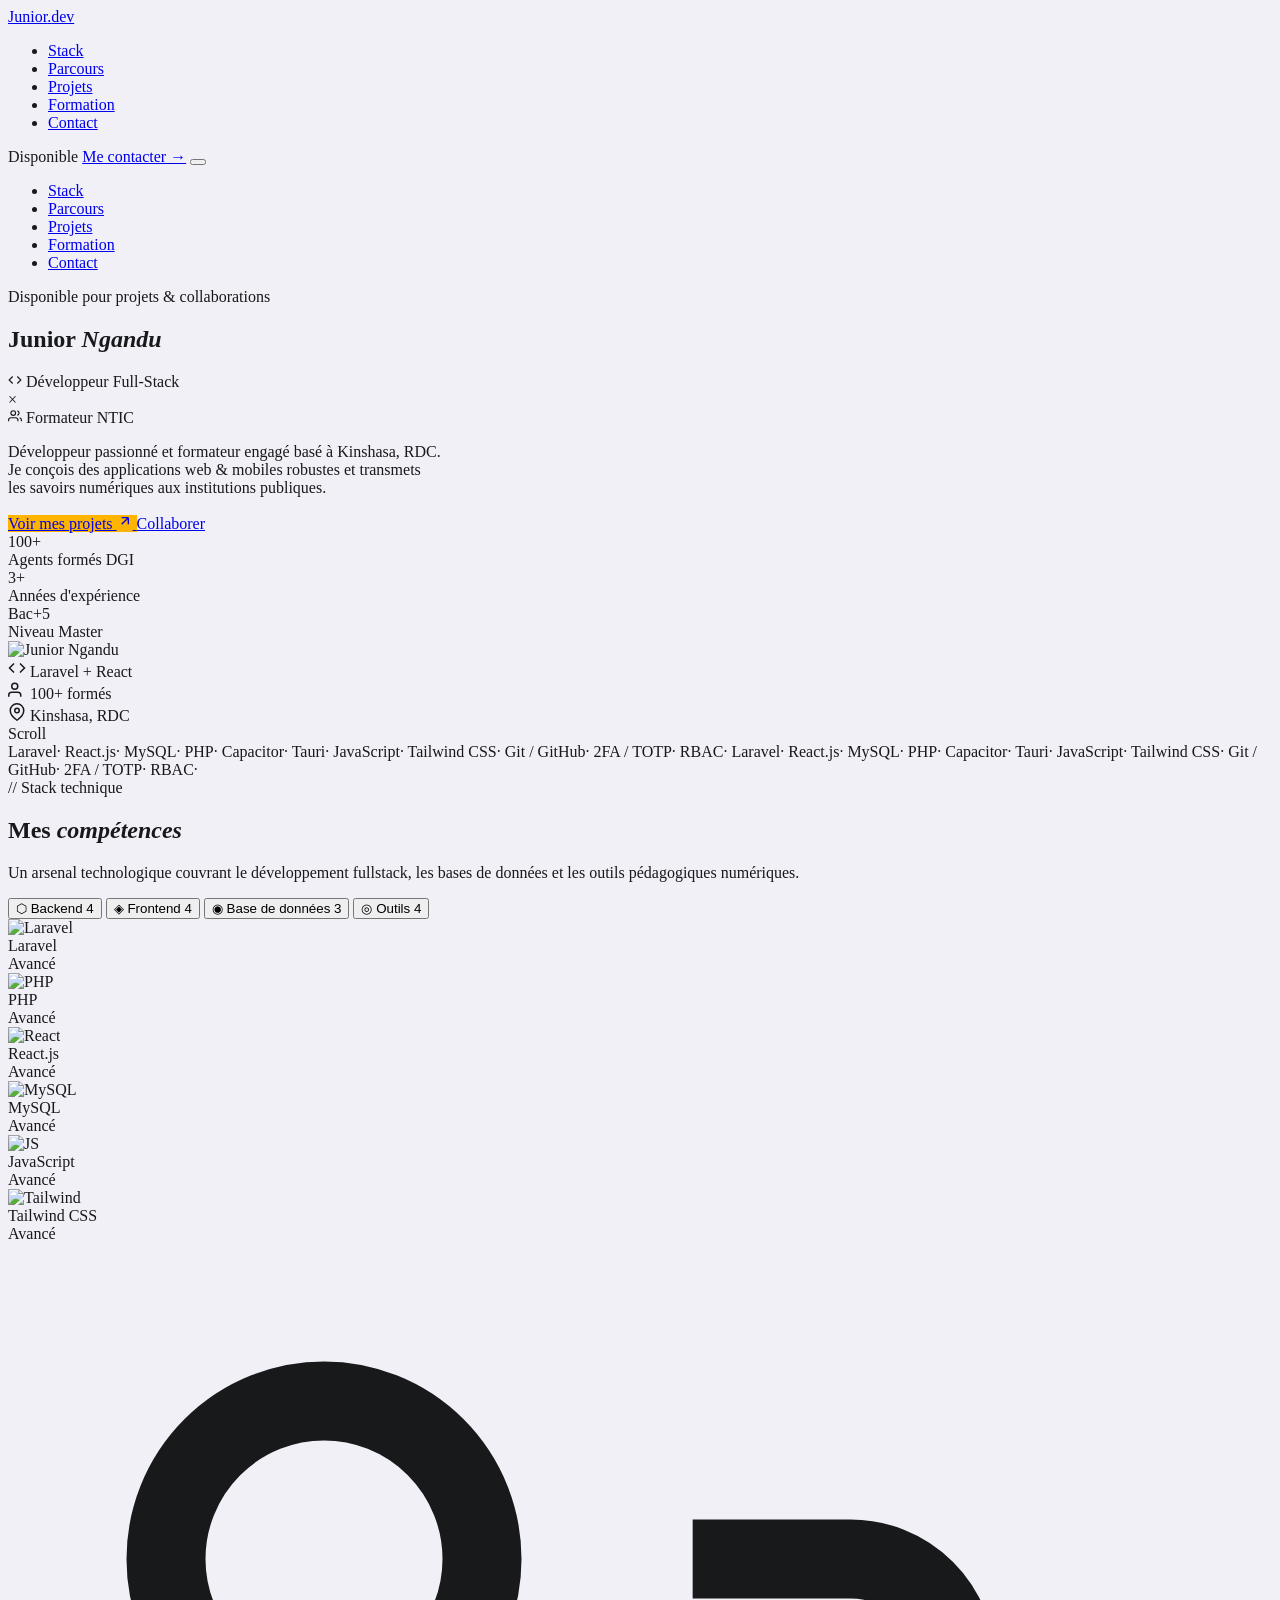
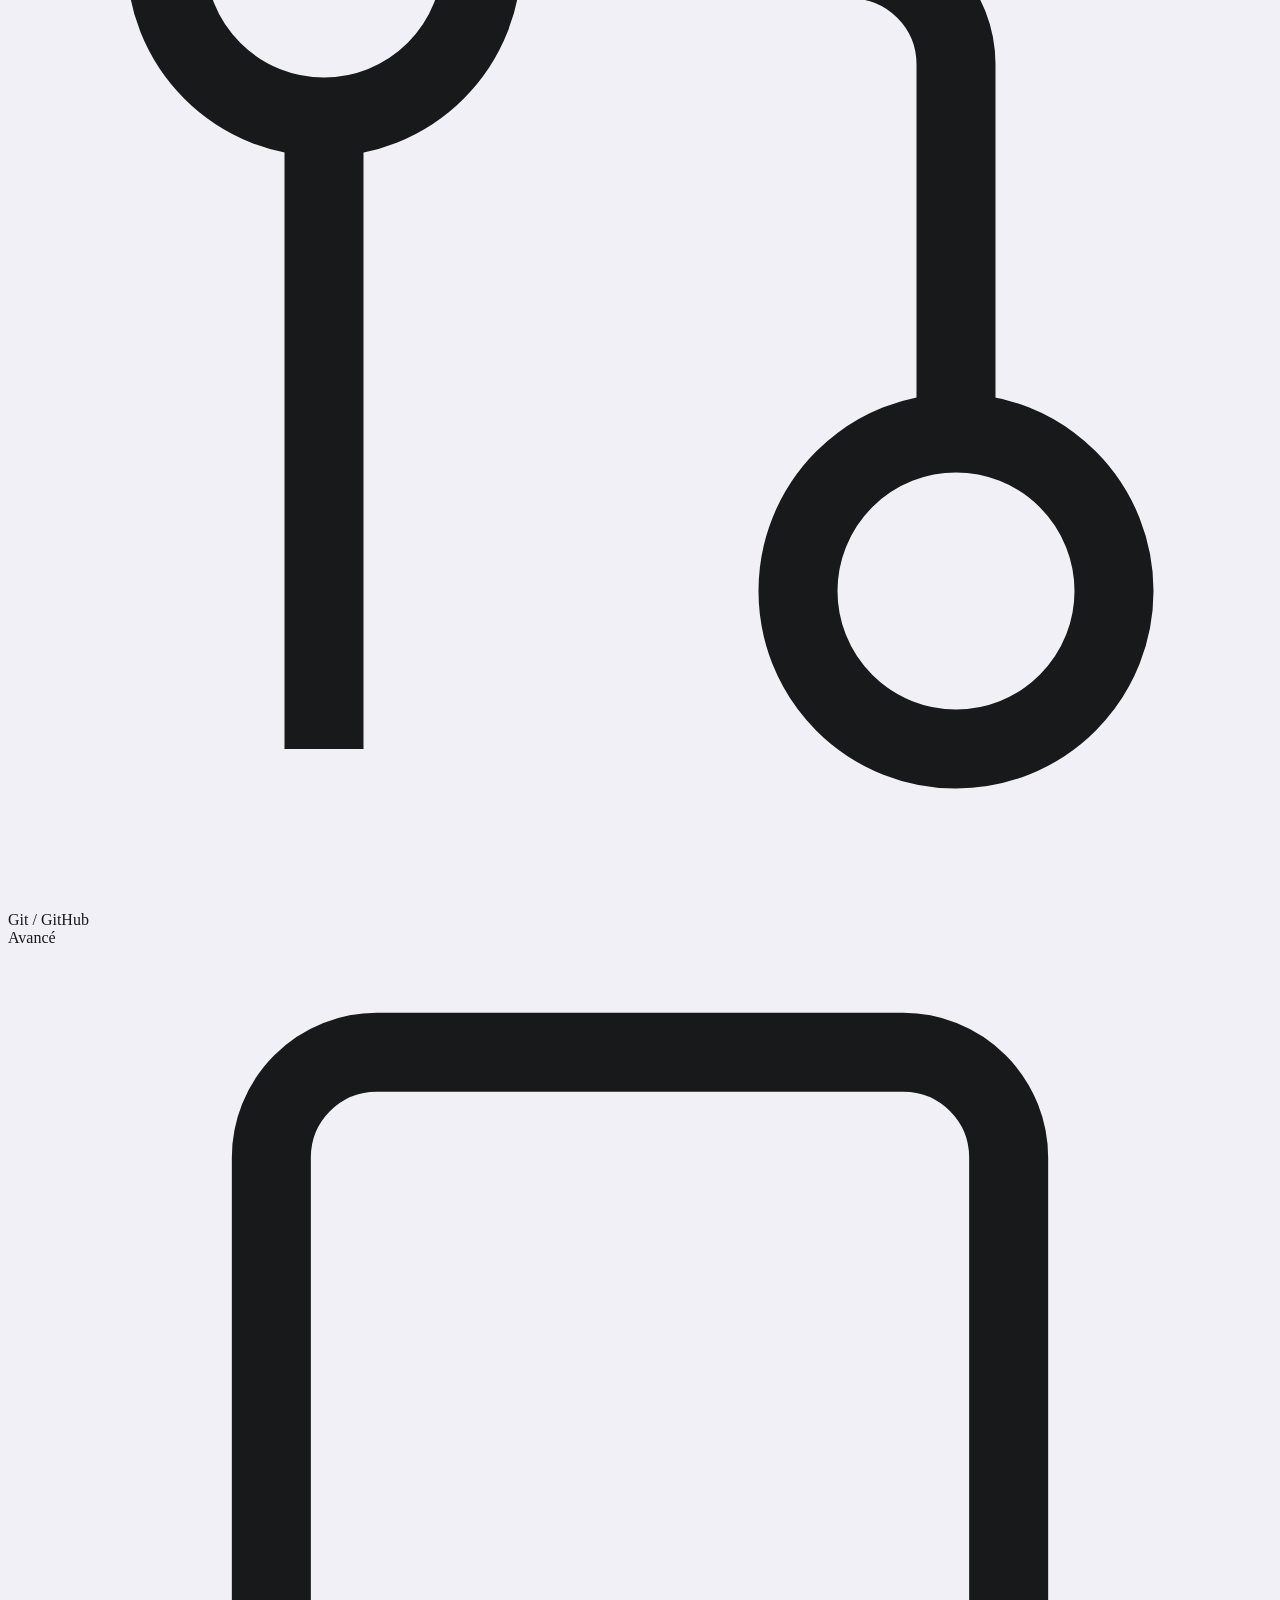
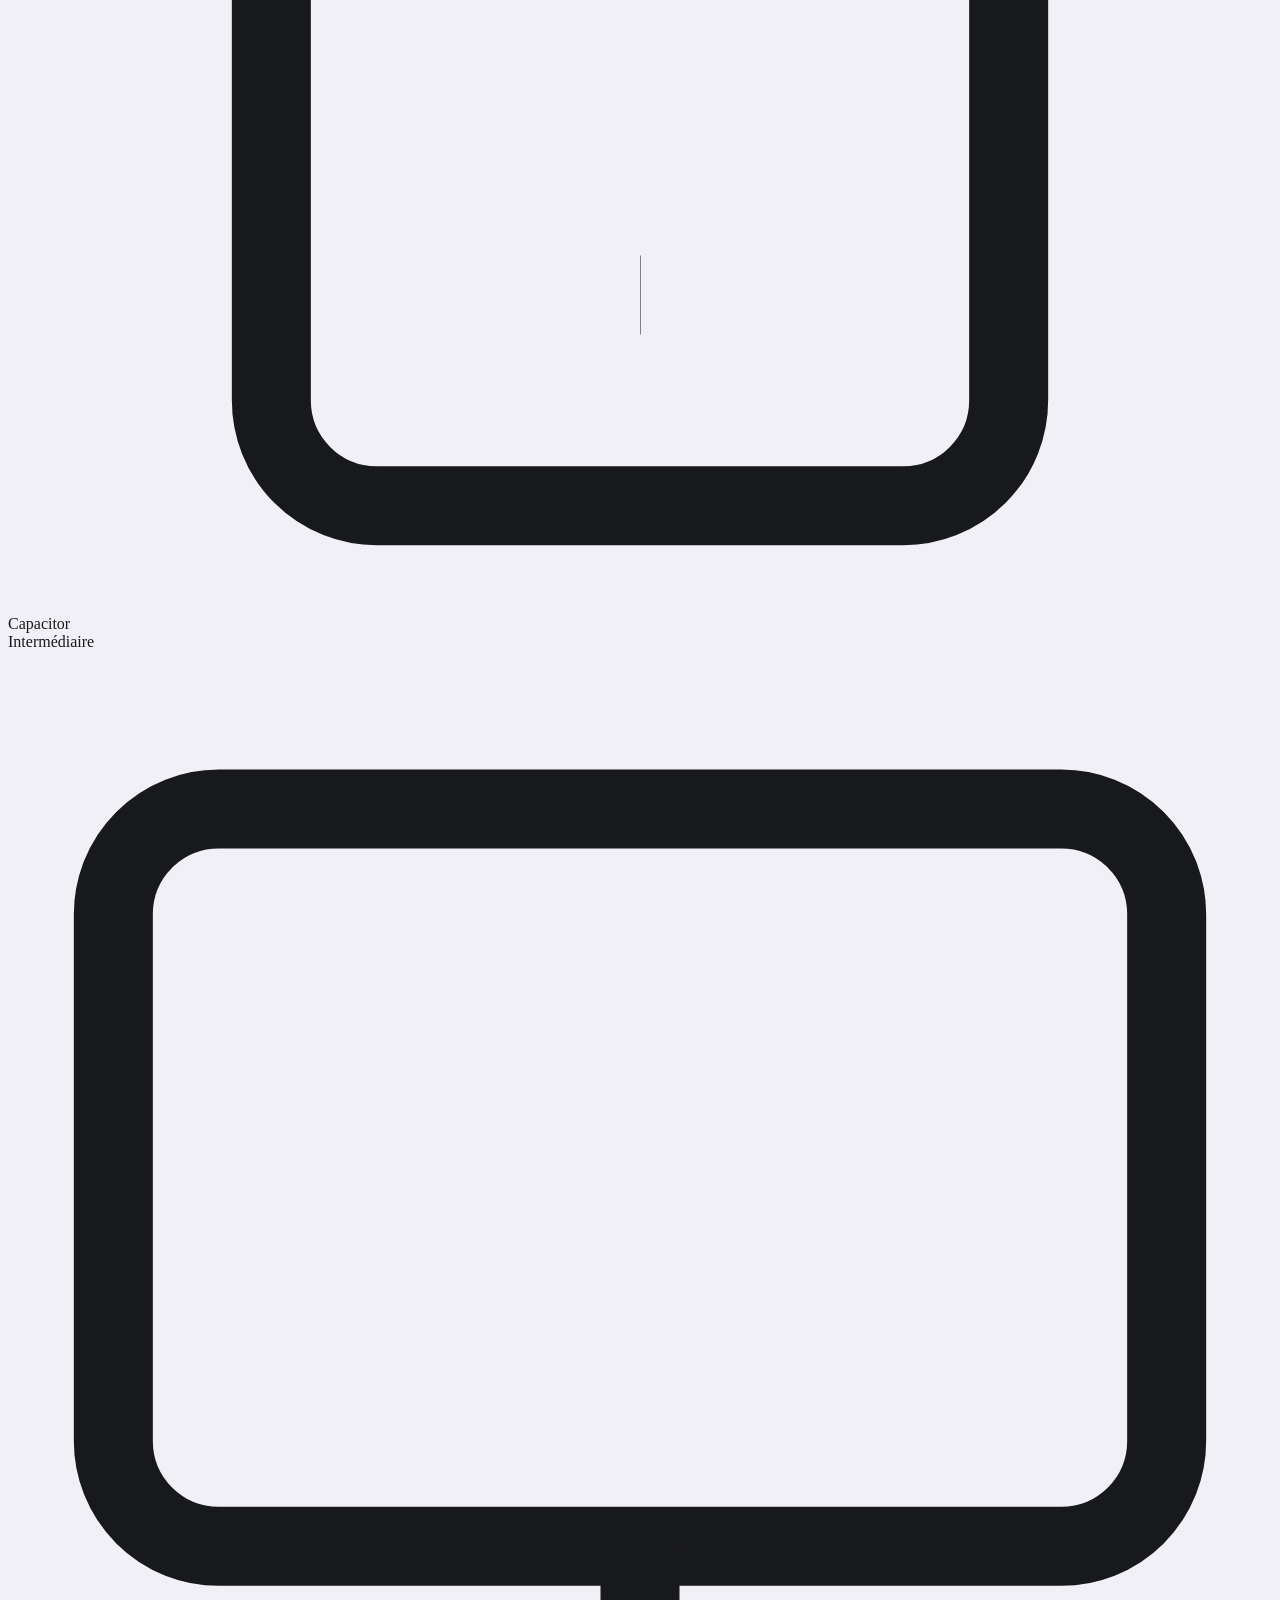
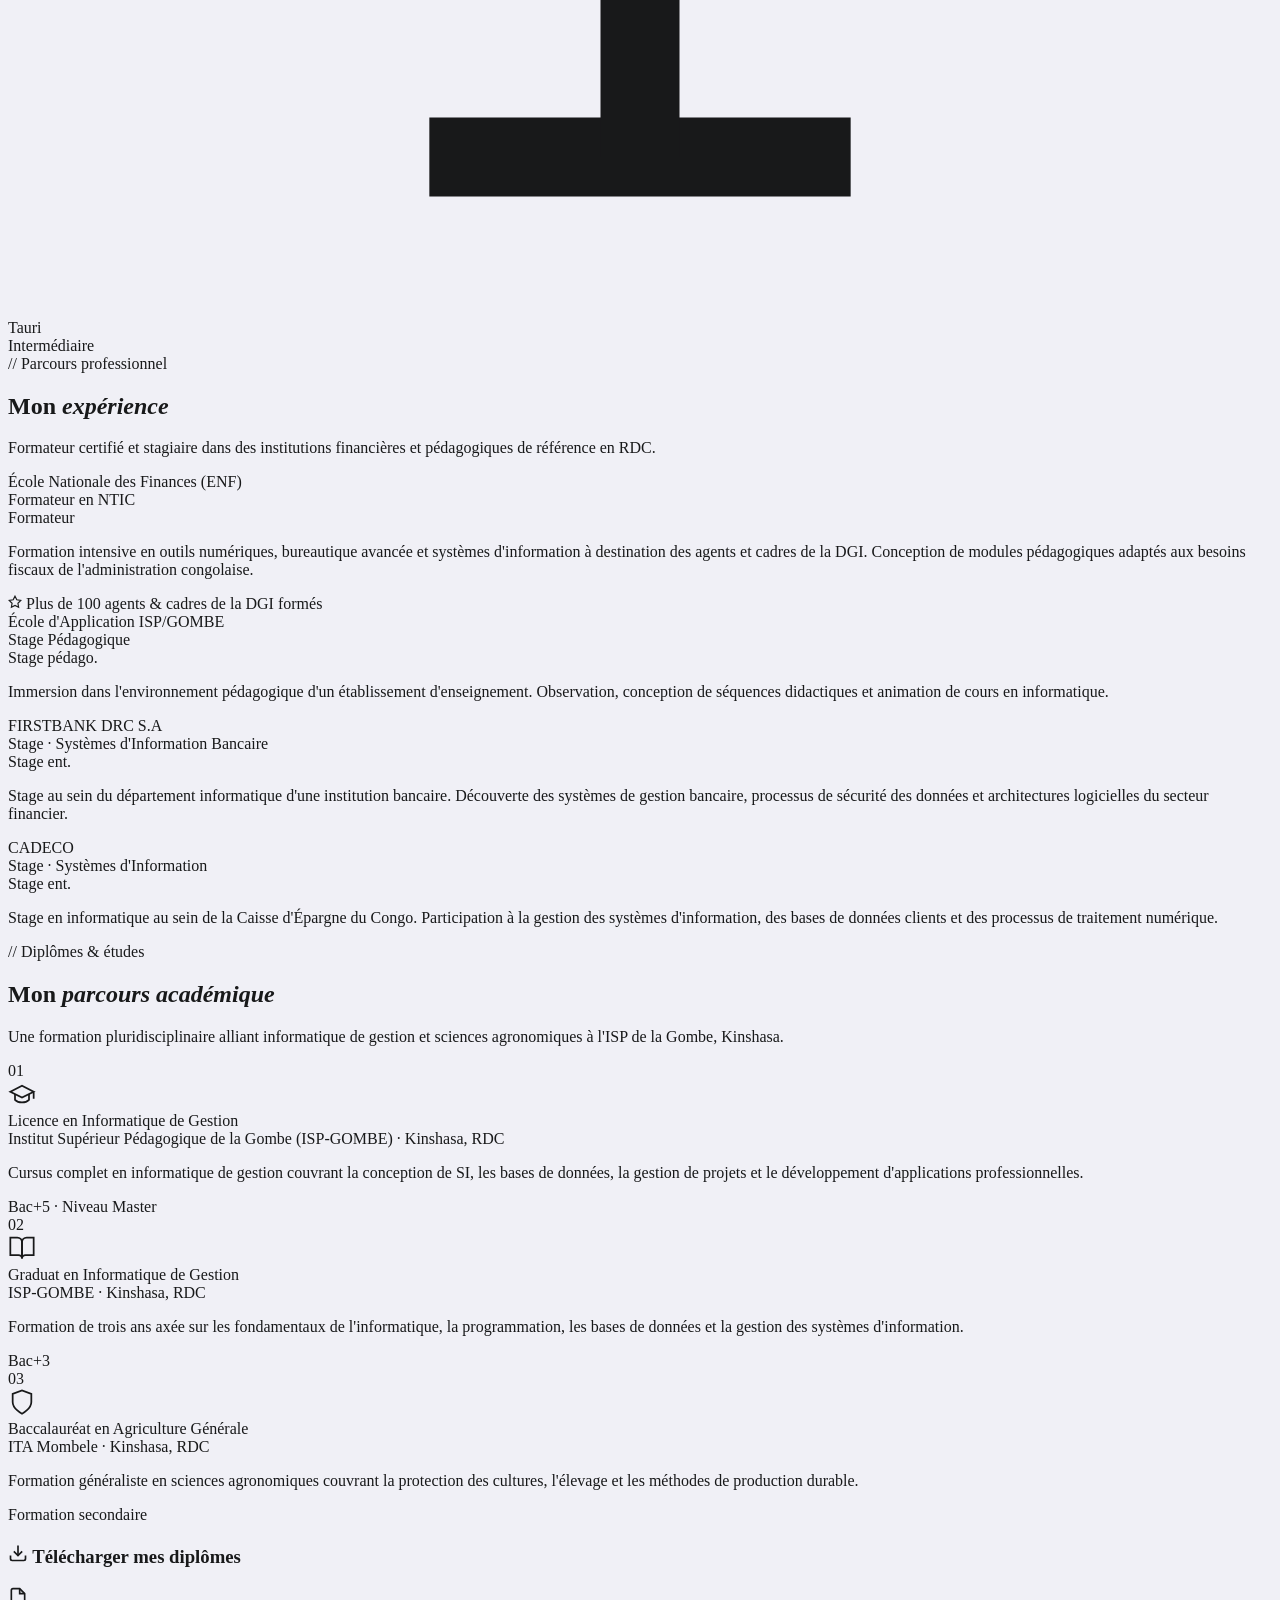
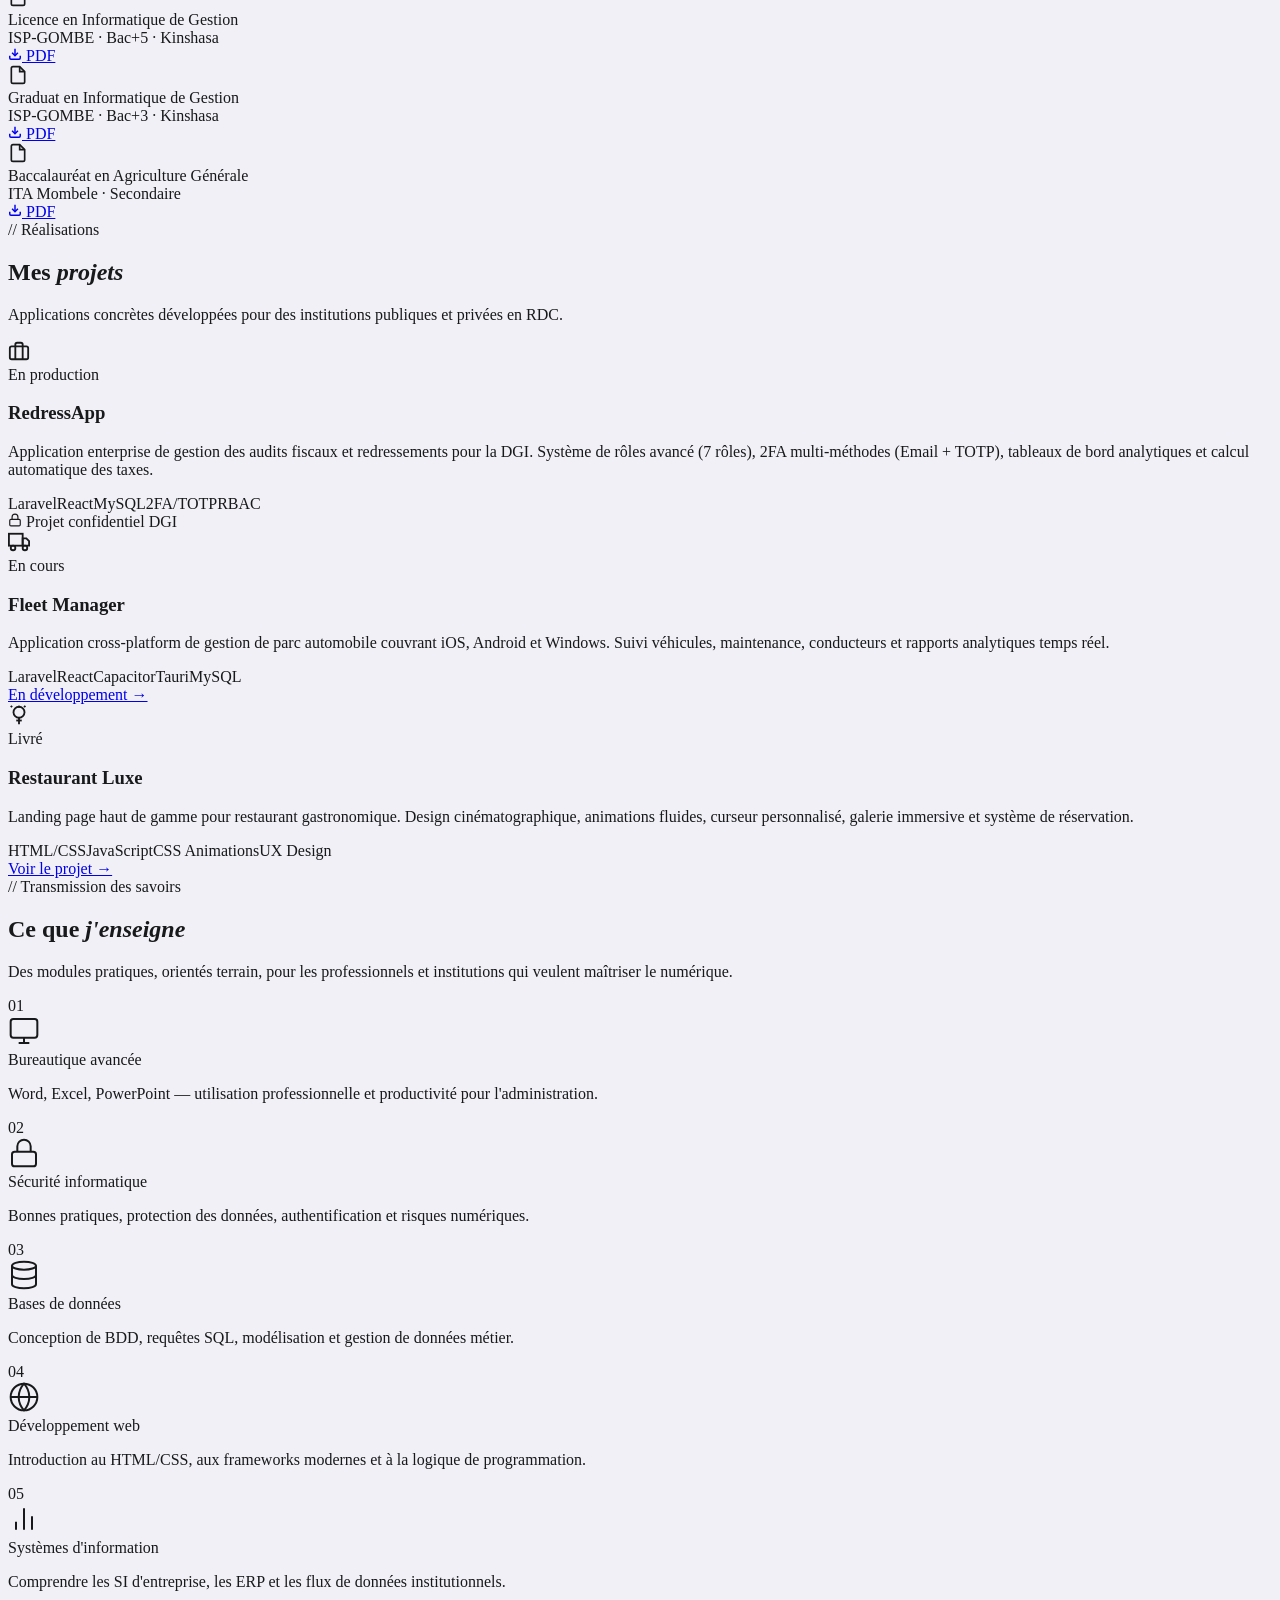
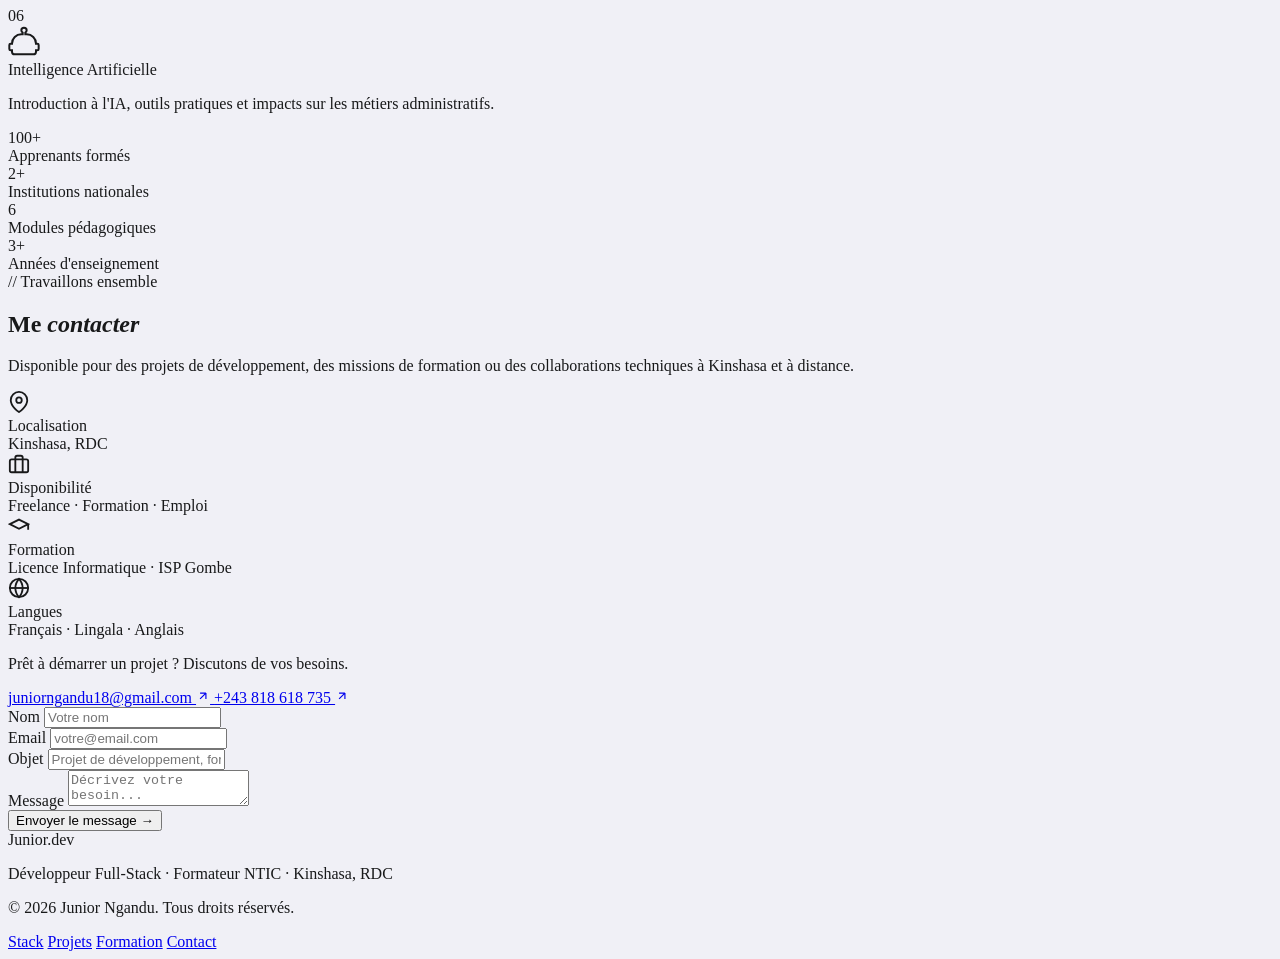
==== commit 34c5d598: "Update index.html" ====
--- a/index.html
+++ b/index.html
@@ -1,1376 +1,727 @@
 <!DOCTYPE html>
-
 <html lang="fr">
 <head>
-<meta charset="UTF-8">
-<meta name="viewport" content="width=device-width, initial-scale=1.0">
-<title>Junior Ngandu — Développeur Full-Stack & Formateur NTIC</title>
-<link href="https://fonts.googleapis.com/css2?family=Syne:wght@400;500;600;700;800&family=DM+Sans:ital,wght@0,300;0,400;0,500;1,300&family=JetBrains+Mono:wght@300;400;500&display=swap" rel="stylesheet">
-<style>
-*, *::before, *::after { margin: 0; padding: 0; box-sizing: border-box; }
-
-:root {
-–bg: #f5f4f0;
-–bg2: #eeecea;
-–noir: #0f0f14;
-–bleu: #0a3d6b;
-–bleu-vif: #1560a8;
-–accent: #00c896;
-–accent2: #ff6b35;
-–gris: #6b7280;
-–gris-clair: #d1d5db;
-–blanc: #ffffff;
-–card: #ffffff;
-–mono: ‘JetBrains Mono’, monospace;
-}
-
-html { scroll-behavior: smooth; }
-
-body {
-background: var(–bg);
-color: var(–noir);
-font-family: ‘DM Sans’, sans-serif;
-font-weight: 300;
-overflow-x: hidden;
-cursor: none;
-}
-
-/* ── Curseur ── */
-.cursor {
-position: fixed;
-width: 10px; height: 10px;
-background: var(–accent);
-border-radius: 50%;
-pointer-events: none;
-z-index: 9999;
-transform: translate(-50%,-50%);
-transition: width .3s, height .3s, background .3s;
-}
-.cursor-trail {
-position: fixed;
-width: 30px; height: 30px;
-border: 1.5px solid var(–bleu);
-border-radius: 50%;
-pointer-events: none;
-z-index: 9998;
-transform: translate(-50%,-50%);
-transition: transform .15s ease;
-opacity: .5;
-}
-
-/* ── Navigation ── */
-nav {
-position: fixed;
-top: 0; left: 0; right: 0;
-z-index: 500;
-display: flex;
-justify-content: space-between;
-align-items: center;
-padding: 1.4rem 5%;
-background: rgba(245,244,240,.92);
-backdrop-filter: blur(12px);
-border-bottom: 1px solid rgba(10,61,107,.08);
-}
-
-.nav-logo {
-font-family: ‘Syne’, sans-serif;
-font-weight: 800;
-font-size: 1.1rem;
-color: var(–bleu);
-text-decoration: none;
-letter-spacing: -.02em;
-}
-.nav-logo span { color: var(–accent); }
-
-.nav-links {
-display: flex;
-gap: 2.5rem;
-list-style: none;
-}
-.nav-links a {
-font-size: .78rem;
-font-weight: 400;
-letter-spacing: .06em;
-text-transform: uppercase;
-color: var(–gris);
-text-decoration: none;
-transition: color .25s;
-}
-.nav-links a:hover { color: var(–bleu); }
-
-.nav-btn {
-font-family: ‘DM Sans’, sans-serif;
-font-size: .75rem;
-font-weight: 500;
-letter-spacing: .08em;
-text-transform: uppercase;
-background: var(–bleu);
-color: #fff;
-border: none;
-padding: .7rem 1.6rem;
-text-decoration: none;
-transition: background .25s, transform .2s;
-cursor: none;
-}
-.nav-btn:hover { background: var(–bleu-vif); transform: translateY(-1px); }
-
-/* ── Hero ── */
-.hero {
-min-height: 100vh;
-display: grid;
-grid-template-columns: 1fr 1fr;
-align-items: center;
-padding: 8rem 5% 5rem;
-position: relative;
-overflow: hidden;
-gap: 4rem;
-}
-
-.hero-bg-grid {
-position: absolute;
-inset: 0;
-background-image:
-linear-gradient(rgba(10,61,107,.04) 1px, transparent 1px),
-linear-gradient(90deg, rgba(10,61,107,.04) 1px, transparent 1px);
-background-size: 48px 48px;
-pointer-events: none;
-}
-
-.hero-bg-blob {
-position: absolute;
-top: -10%; right: -5%;
-width: 600px; height: 600px;
-background: radial-gradient(ellipse, rgba(0,200,150,.08) 0%, transparent 65%);
-pointer-events: none;
-}
-.hero-bg-blob2 {
-position: absolute;
-bottom: -10%; left: 10%;
-width: 400px; height: 400px;
-background: radial-gradient(ellipse, rgba(10,61,107,.06) 0%, transparent 65%);
-pointer-events: none;
-}
-
-.hero-left { position: relative; }
-
-.hero-badge {
-display: inline-flex;
-align-items: center;
-gap: .5rem;
-background: rgba(0,200,150,.1);
-border: 1px solid rgba(0,200,150,.3);
-padding: .45rem 1rem;
-border-radius: 100px;
-font-family: var(–mono);
-font-size: .7rem;
-color: var(–accent);
-margin-bottom: 2rem;
-animation: fadeUp .8s ease both;
-}
-.hero-badge::before { content: ‘’; width: 7px; height: 7px; background: var(–accent); border-radius: 50%; animation: pulse 2s infinite; }
-
-@keyframes pulse {
-0%, 100% { opacity: 1; transform: scale(1); }
-50% { opacity: .5; transform: scale(.7); }
-}
-
-.hero-name {
-font-family: ‘Syne’, sans-serif;
-font-size: clamp(3rem, 6vw, 5.5rem);
-font-weight: 800;
-line-height: 1;
-letter-spacing: -.03em;
-color: var(–noir);
-animation: fadeUp .8s .1s ease both;
-}
-.hero-name .highlight { color: var(–bleu); }
-
-.hero-role {
-display: flex;
-align-items: center;
-gap: 1rem;
-margin: 1.5rem 0 2rem;
-animation: fadeUp .8s .2s ease both;
-}
-.hero-role-tag {
-font-family: var(–mono);
-font-size: .8rem;
-padding: .4rem .9rem;
-border-radius: 4px;
-}
-.tag-dev { background: rgba(10,61,107,.08); color: var(–bleu); }
-.tag-form { background: rgba(255,107,53,.1); color: var(–accent2); }
-.role-sep { color: var(–gris-clair); font-size: 1.2rem; }
-
-.hero-desc {
-font-size: 1rem;
-line-height: 1.85;
-color: var(–gris);
-max-width: 480px;
-margin-bottom: 2.5rem;
-animation: fadeUp .8s .3s ease both;
-}
-
-.hero-actions {
-display: flex;
-gap: 1rem;
-animation: fadeUp .8s .4s ease both;
-}
-
-.btn-primary {
-display: inline-flex;
-align-items: center;
-gap: .5rem;
-background: var(–bleu);
-color: #fff;
-padding: .9rem 2rem;
-font-size: .8rem;
-font-weight: 500;
-letter-spacing: .06em;
-text-transform: uppercase;
-text-decoration: none;
-border-radius: 4px;
-transition: background .25s, transform .2s, box-shadow .25s;
-}
-.btn-primary:hover { background: var(–bleu-vif); transform: translateY(-2px); box-shadow: 0 8px 24px rgba(10,61,107,.2); }
-
-.btn-secondary {
-display: inline-flex;
-align-items: center;
-gap: .5rem;
-background: transparent;
-color: var(–bleu);
-border: 1.5px solid var(–bleu);
-padding: .9rem 2rem;
-font-size: .8rem;
-font-weight: 500;
-letter-spacing: .06em;
-text-transform: uppercase;
-text-decoration: none;
-border-radius: 4px;
-transition: background .25s, color .25s;
-}
-.btn-secondary:hover { background: var(–bleu); color: #fff; }
-
-/* Terminal hero */
-.hero-terminal {
-background: var(–noir);
-border-radius: 12px;
-overflow: hidden;
-box-shadow: 0 32px 64px rgba(15,15,20,.2), 0 0 0 1px rgba(255,255,255,.05);
-animation: fadeLeft .9s .3s ease both;
-position: relative;
-}
-
-@keyframes fadeLeft {
-from { opacity: 0; transform: translateX(40px); }
-to { opacity: 1; transform: translateX(0); }
-}
-
-.terminal-bar {
-background: #1e1e2a;
-padding: .9rem 1.2rem;
-display: flex;
-align-items: center;
-gap: .7rem;
-}
-.t-dot { width: 12px; height: 12px; border-radius: 50%; }
-.t-dot.r { background: #ff5f56; }
-.t-dot.y { background: #ffbd2e; }
-.t-dot.g { background: #27c93f; }
-.terminal-title { font-family: var(–mono); font-size: .7rem; color: #666; margin-left: auto; }
-
-.terminal-body {
-padding: 1.8rem;
-font-family: var(–mono);
-font-size: .82rem;
-line-height: 2;
-}
-
-.t-line { display: flex; align-items: flex-start; gap: .7rem; }
-.t-prompt { color: var(–accent); flex-shrink: 0; }
-.t-cmd { color: #e2e8f0; }
-.t-comment { color: #4a5568; font-style: italic; }
-.t-key { color: #7dd3fc; }
-.t-val { color: #fbbf24; }
-.t-str { color: #86efac; }
-.t-num { color: #f9a8d4; }
-.t-gap { height: .5rem; }
-
-.terminal-cursor {
-display: inline-block;
-width: 9px; height: 17px;
-background: var(–accent);
-vertical-align: middle;
-animation: blink 1.2s step-end infinite;
-margin-left: 2px;
-}
-@keyframes blink { 50% { opacity: 0; } }
-
-/* Stats hero */
-.hero-stats {
-display: flex;
-gap: 2.5rem;
-margin-top: 2.5rem;
-padding-top: 2rem;
-border-top: 1px solid var(–gris-clair);
-animation: fadeUp .8s .5s ease both;
-}
-.stat-val {
-font-family: ‘Syne’, sans-serif;
-font-weight: 800;
-font-size: 2rem;
-color: var(–bleu);
-line-height: 1;
-}
-.stat-val span { color: var(–accent); }
-.stat-label {
-font-size: .75rem;
-color: var(–gris);
-margin-top: .3rem;
-letter-spacing: .03em;
-}
-
-/* ── Section commons ── */
-section { padding: 7rem 5%; }
-
-.section-tag {
-font-family: var(–mono);
-font-size: .7rem;
-color: var(–accent);
-letter-spacing: .1em;
-text-transform: uppercase;
-margin-bottom: 1rem;
-display: flex;
-align-items: center;
-gap: .8rem;
-}
-.section-tag::before { content: ‘//’; color: var(–gris-clair); }
-
-.section-title {
-font-family: ‘Syne’, sans-serif;
-font-size: clamp(2rem, 4vw, 3.2rem);
-font-weight: 800;
-letter-spacing: -.02em;
-color: var(–noir);
-line-height: 1.1;
-margin-bottom: 1rem;
-}
-.section-title em { font-style: normal; color: var(–bleu); }
-
-.section-sub {
-font-size: .95rem;
-color: var(–gris);
-line-height: 1.8;
-max-width: 560px;
-}
-
-/* ── Compétences ── */
-.skills { background: var(–blanc); }
-
-.skills-inner {
-display: grid;
-grid-template-columns: 1fr 2fr;
-gap: 6rem;
-align-items: start;
-margin-top: 4rem;
-}
-
-.skills-categories { display: flex; flex-direction: column; gap: 1rem; }
-.skill-cat-btn {
-display: flex;
-align-items: center;
-gap: 1rem;
-padding: 1rem 1.2rem;
-background: none;
-border: 1.5px solid var(–gris-clair);
-border-radius: 8px;
-cursor: none;
-text-align: left;
-transition: all .25s;
-font-family: ‘DM Sans’, sans-serif;
-}
-.skill-cat-btn:hover, .skill-cat-btn.active {
-border-color: var(–bleu);
-background: rgba(10,61,107,.04);
-}
-.skill-cat-btn.active { border-color: var(–accent); background: rgba(0,200,150,.05); }
-.skill-cat-icon { font-size: 1.4rem; }
-.skill-cat-name { font-weight: 500; font-size: .9rem; color: var(–noir); }
-.skill-cat-count { font-family: var(–mono); font-size: .7rem; color: var(–gris); margin-left: auto; }
-
-.skills-grid {
-display: grid;
-grid-template-columns: repeat(3, 1fr);
-gap: 1rem;
-}
-
-.skill-card {
-background: var(–bg);
-border: 1.5px solid transparent;
-border-radius: 10px;
-padding: 1.2rem;
-transition: all .25s;
-cursor: none;
-}
-.skill-card:hover {
-border-color: var(–bleu);
-background: #fff;
-transform: translateY(-3px);
-box-shadow: 0 8px 24px rgba(10,61,107,.08);
-}
-.skill-icon { font-size: 1.6rem; margin-bottom: .7rem; }
-.skill-name { font-weight: 500; font-size: .85rem; color: var(–noir); margin-bottom: .3rem; }
-.skill-lvl {
-font-family: var(–mono);
-font-size: .65rem;
-color: var(–accent);
-background: rgba(0,200,150,.1);
-padding: .15rem .5rem;
-border-radius: 3px;
-display: inline-block;
-}
-
-/* ── Expérience ── */
-.experience { background: var(–bg2); }
-.exp-inner { margin-top: 4rem; }
-
-.timeline { position: relative; padding-left: 3rem; }
-.timeline::before {
-content: ‘’;
-position: absolute;
-left: 0; top: 0; bottom: 0;
-width: 2px;
-background: linear-gradient(to bottom, var(–bleu), var(–accent), transparent);
-}
-
-.timeline-item {
-position: relative;
-margin-bottom: 3rem;
-animation: fadeLeft .6s ease both;
-}
-.timeline-item::before {
-content: ‘’;
-position: absolute;
-left: -3.4rem; top: .4rem;
-width: 14px; height: 14px;
-background: var(–blanc);
-border: 2.5px solid var(–bleu);
-border-radius: 50%;
-transition: background .3s;
-}
-.timeline-item:hover::before { background: var(–accent); border-color: var(–accent); }
-
-.exp-card {
-background: var(–blanc);
-border-radius: 12px;
-padding: 2rem;
-border: 1.5px solid rgba(10,61,107,.06);
-transition: box-shadow .25s, transform .25s;
-}
-.exp-card:hover {
-box-shadow: 0 12px 32px rgba(10,61,107,.1);
-transform: translateX(4px);
-}
-
-.exp-top { display: flex; align-items: flex-start; justify-content: space-between; gap: 1rem; margin-bottom: 1rem; }
-.exp-org {
-font-family: ‘Syne’, sans-serif;
-font-weight: 700;
-font-size: 1.1rem;
-color: var(–noir);
-}
-.exp-type {
-font-family: var(–mono);
-font-size: .65rem;
-padding: .3rem .8rem;
-border-radius: 100px;
-flex-shrink: 0;
-}
-.type-formateur { background: rgba(255,107,53,.12); color: var(–accent2); }
-.type-stage { background: rgba(10,61,107,.1); color: var(–bleu); }
-
-.exp-role {
-font-size: .85rem;
-font-weight: 500;
-color: var(–bleu);
-margin-bottom: .8rem;
-}
-.exp-desc {
-font-size: .88rem;
-color: var(–gris);
-line-height: 1.8;
-}
-.exp-highlight {
-display: inline-flex;
-align-items: center;
-gap: .4rem;
-margin-top: .8rem;
-background: rgba(0,200,150,.08);
-border: 1px solid rgba(0,200,150,.2);
-padding: .4rem .9rem;
-border-radius: 6px;
-font-size: .78rem;
-color: var(–accent);
-font-weight: 500;
-}
-.exp-highlight::before { content: ‘★’; font-size: .7rem; }
-
-/* ── Formation ── */
-.formation { background: var(–blanc); }
-.edu-grid {
-display: grid;
-grid-template-columns: repeat(auto-fit, minmax(280px, 1fr));
-gap: 1.5rem;
-margin-top: 4rem;
-}
-
-.edu-card {
-background: var(–bg);
-border-radius: 12px;
-padding: 2rem;
-border-left: 4px solid var(–bleu);
-transition: all .25s;
-position: relative;
-overflow: hidden;
-}
-.edu-card::after {
-content: ‘’;
-position: absolute;
-top: -20px; right: -20px;
-width: 80px; height: 80px;
-background: radial-gradient(circle, rgba(10,61,107,.06), transparent);
-border-radius: 50%;
-}
-.edu-card:hover {
-transform: translateY(-4px);
-box-shadow: 0 16px 32px rgba(10,61,107,.1);
-border-left-color: var(–accent);
-}
-
-.edu-icon { font-size: 2rem; margin-bottom: 1rem; }
-.edu-degree {
-font-family: ‘Syne’, sans-serif;
-font-weight: 700;
-font-size: 1rem;
-color: var(–noir);
-margin-bottom: .5rem;
-line-height: 1.3;
-}
-.edu-school {
-font-size: .82rem;
-color: var(–gris);
-line-height: 1.6;
-}
-.edu-badge {
-display: inline-block;
-margin-top: 1rem;
-font-family: var(–mono);
-font-size: .65rem;
-background: rgba(10,61,107,.08);
-color: var(–bleu);
-padding: .3rem .7rem;
-border-radius: 4px;
-}
-
-/* ── Projets ── */
-.projets { background: var(–bg2); }
-.projets-grid {
-display: grid;
-grid-template-columns: repeat(auto-fit, minmax(320px, 1fr));
-gap: 2rem;
-margin-top: 4rem;
-}
-
-.projet-card {
-background: var(–blanc);
-border-radius: 14px;
-overflow: hidden;
-border: 1.5px solid rgba(10,61,107,.07);
-transition: all .3s;
-}
-.projet-card:hover {
-transform: translateY(-6px);
-box-shadow: 0 24px 48px rgba(10,61,107,.12);
-border-color: var(–bleu);
-}
-
-.projet-top {
-padding: 2rem 2rem 1.5rem;
-border-bottom: 1px solid var(–bg);
-}
-.projet-header { display: flex; align-items: flex-start; justify-content: space-between; margin-bottom: 1rem; }
-.projet-icon { font-size: 2.2rem; }
-.projet-status {
-font-family: var(–mono);
-font-size: .62rem;
-padding: .25rem .7rem;
-border-radius: 100px;
-background: rgba(0,200,150,.1);
-color: var(–accent);
-}
-.projet-name {
-font-family: ‘Syne’, sans-serif;
-font-weight: 700;
-font-size: 1.15rem;
-color: var(–noir);
-margin-bottom: .5rem;
-}
-.projet-desc { font-size: .85rem; color: var(–gris); line-height: 1.7; }
-
-.projet-bottom { padding: 1.2rem 2rem; display: flex; flex-direction: column; gap: .8rem; }
-.tech-tags { display: flex; flex-wrap: wrap; gap: .4rem; }
-.tech-tag {
-font-family: var(–mono);
-font-size: .65rem;
-padding: .25rem .6rem;
-border-radius: 4px;
-background: var(–bg2);
-color: var(–bleu-vif);
-font-weight: 500;
-}
-.projet-links { display: flex; gap: .8rem; }
-.projet-link {
-font-size: .75rem;
-font-weight: 500;
-color: var(–bleu);
-text-decoration: none;
-display: flex;
-align-items: center;
-gap: .3rem;
-transition: color .2s;
-}
-.projet-link:hover { color: var(–accent); }
-
-/* ── Formation enseignée ── */
-.enseignement { background: var(–bleu); color: #fff; }
-.enseignement .section-tag::before { color: rgba(255,255,255,.2); }
-.enseignement .section-tag { color: var(–accent); }
-.enseignement .section-title { color: #fff; }
-.enseignement .section-title em { color: var(–accent); }
-.enseignement .section-sub { color: rgba(255,255,255,.65); }
-
-.modules-grid {
-display: grid;
-grid-template-columns: repeat(auto-fit, minmax(220px, 1fr));
-gap: 1.2rem;
-margin-top: 4rem;
-}
-
-.module-card {
-background: rgba(255,255,255,.06);
-border: 1px solid rgba(255,255,255,.1);
-border-radius: 12px;
-padding: 1.8rem;
-transition: all .25s;
-}
-.module-card:hover {
-background: rgba(255,255,255,.1);
-border-color: var(–accent);
-transform: translateY(-3px);
-}
-.module-icon { font-size: 2rem; margin-bottom: 1rem; }
-.module-name {
-font-family: ‘Syne’, sans-serif;
-font-weight: 700;
-font-size: .95rem;
-margin-bottom: .5rem;
-}
-.module-desc { font-size: .8rem; color: rgba(255,255,255,.6); line-height: 1.7; }
-
-.enseignement-impact {
-margin-top: 4rem;
-display: grid;
-grid-template-columns: repeat(3, 1fr);
-gap: 2rem;
-border-top: 1px solid rgba(255,255,255,.1);
-padding-top: 4rem;
-}
-.impact-item { text-align: center; }
-.impact-val {
-font-family: ‘Syne’, sans-serif;
-font-weight: 800;
-font-size: 3rem;
-color: var(–accent);
-line-height: 1;
-margin-bottom: .5rem;
-}
-.impact-label { font-size: .8rem; color: rgba(255,255,255,.5); letter-spacing: .05em; }
-
-/* ── Contact ── */
-.contact { background: var(–bg); }
-.contact-inner {
-display: grid;
-grid-template-columns: 1fr 1fr;
-gap: 6rem;
-align-items: start;
-margin-top: 4rem;
-}
-
-.contact-info { display: flex; flex-direction: column; gap: 1.5rem; }
-.contact-item {
-display: flex;
-align-items: center;
-gap: 1.2rem;
-padding: 1.2rem 1.5rem;
-background: var(–blanc);
-border-radius: 10px;
-border: 1.5px solid rgba(10,61,107,.06);
-transition: border-color .25s;
-}
-.contact-item:hover { border-color: var(–bleu); }
-.contact-item-icon {
-width: 44px; height: 44px;
-background: rgba(10,61,107,.07);
-border-radius: 8px;
-display: flex;
-align-items: center;
-justify-content: center;
-font-size: 1.2rem;
-flex-shrink: 0;
-}
-.contact-item-label { font-size: .7rem; color: var(–gris); letter-spacing: .05em; text-transform: uppercase; margin-bottom: .2rem; }
-.contact-item-val { font-size: .9rem; font-weight: 500; color: var(–noir); }
-
-.contact-form { display: flex; flex-direction: column; gap: 1rem; }
-.form-row { display: grid; grid-template-columns: 1fr 1fr; gap: 1rem; }
-.form-field { display: flex; flex-direction: column; gap: .4rem; }
-.form-label { font-size: .72rem; letter-spacing: .06em; text-transform: uppercase; color: var(–gris); font-weight: 500; }
-.form-input, .form-textarea {
-background: var(–blanc);
-border: 1.5px solid var(–gris-clair);
-border-radius: 8px;
-padding: .9rem 1.1rem;
-font-family: ‘DM Sans’, sans-serif;
-font-size: .9rem;
-color: var(–noir);
-outline: none;
-transition: border-color .25s;
-cursor: none;
-}
-.form-input:focus, .form-textarea:focus { border-color: var(–bleu); }
-.form-textarea { min-height: 130px; resize: vertical; }
-.form-submit {
-background: var(–bleu);
-color: #fff;
-border: none;
-padding: 1.1rem 2.5rem;
-font-family: ‘DM Sans’, sans-serif;
-font-size: .82rem;
-font-weight: 500;
-letter-spacing: .08em;
-text-transform: uppercase;
-border-radius: 8px;
-cursor: none;
-transition: all .25s;
-align-self: flex-start;
-}
-.form-submit:hover { background: var(–bleu-vif); transform: translateY(-2px); box-shadow: 0 8px 20px rgba(10,61,107,.2); }
-
-/* ── Footer ── */
-footer {
-background: var(–noir);
-color: rgba(255,255,255,.5);
-padding: 3rem 5%;
-display: flex;
-justify-content: space-between;
-align-items: center;
-}
-.footer-logo {
-font-family: ‘Syne’, sans-serif;
-font-weight: 800;
-color: #fff;
-font-size: 1rem;
-}
-.footer-logo span { color: var(–accent); }
-.footer-copy { font-family: var(–mono); font-size: .72rem; }
-.footer-links { display: flex; gap: 1.5rem; }
-.footer-links a {
-font-size: .78rem;
-color: rgba(255,255,255,.4);
-text-decoration: none;
-transition: color .2s;
-}
-.footer-links a:hover { color: var(–accent); }
-
-/* ── Reveal ── */
-.reveal {
-opacity: 0;
-transform: translateY(28px);
-transition: opacity .8s ease, transform .8s ease;
-}
-.reveal.visible { opacity: 1; transform: translateY(0); }
-
-/* ── Animations ── */
-@keyframes fadeUp {
-from { opacity: 0; transform: translateY(20px); }
-to { opacity: 1; transform: translateY(0); }
-}
-
-/* ── Mobile ── */
-@media (max-width: 900px) {
-.hero { grid-template-columns: 1fr; padding-top: 7rem; }
-.hero-terminal { display: none; }
-.skills-inner { grid-template-columns: 1fr; gap: 3rem; }
-.contact-inner { grid-template-columns: 1fr; gap: 3rem; }
-.enseignement-impact { grid-template-columns: 1fr; gap: 1.5rem; }
-.nav-links { display: none; }
-}
-</style>
-
+  <meta charset="UTF-8">
+  <meta name="viewport" content="width=device-width, initial-scale=1.0">
+  <title>Junior Ngandu — Développeur Full-Stack & Formateur NTIC</title>
+  <link href="https://fonts.googleapis.com/css2?family=Clash+Display:wght@400;500;600;700&family=Cabinet+Grotesk:wght@300;400;500;700;800&family=JetBrains+Mono:wght@300;400;500&display=swap" rel="stylesheet">
+  <link rel="stylesheet" href="style.css">
 </head>
 <body>
 
-<div class="cursor" id="cursor"></div>
-<div class="cursor-trail" id="trail"></div>
-
-<!-- ── NAV ── -->
-
-<nav>
-  <a href="#" class="nav-logo">Junior<span>.</span>dev</a>
-  <ul class="nav-links">
-    <li><a href="#competences">Compétences</a></li>
-    <li><a href="#experience">Expérience</a></li>
-    <li><a href="#projets">Projets</a></li>
-    <li><a href="#enseignement">Formation</a></li>
-    <li><a href="#contact">Contact</a></li>
-  </ul>
-  <a href="#contact" class="nav-btn">Me contacter</a>
-</nav>
-
-<!-- ── HERO ── -->
-
-<section class="hero">
-  <div class="hero-bg-grid"></div>
-  <div class="hero-bg-blob"></div>
-  <div class="hero-bg-blob2"></div>
-
-  <div class="hero-left">
-    <div class="hero-badge">Disponible pour projets &amp; collaborations</div>
-
-```
-<h1 class="hero-name">
-  Junior<br>
-  <span class="highlight">Ngandu</span>
-</h1>
-
-<div class="hero-role">
-  <span class="hero-role-tag tag-dev">Développeur Full-Stack</span>
-  <span class="role-sep">·</span>
-  <span class="hero-role-tag tag-form">Formateur NTIC</span>
-</div>
-
-<p class="hero-desc">
-  Développeur passionné et formateur engagé basé à Kinshasa, RDC. Je conçois des applications web & mobiles robustes et je transmets les savoirs numériques aux professionnels et institutions publiques.
-</p>
-
-<div class="hero-actions">
-  <a href="#projets" class="btn-primary">↓ Voir mes projets</a>
-  <a href="#contact" class="btn-secondary">Collaborer</a>
-</div>
-
-<div class="hero-stats">
-  <div>
-    <div class="stat-val">100<span>+</span></div>
-    <div class="stat-label">Agents formés DGI</div>
+  <!-- Scroll Progress -->
+  <div class="scroll-progress" id="scrollProgress"></div>
+
+  <div class="cursor" id="cursor">
+    <div class="cursor-dot"></div>
   </div>
-  <div>
-    <div class="stat-val">5<span>+</span></div>
-    <div class="stat-label">Années d'expérience</div>
+  <div class="cursor-ring" id="cursorRing"></div>
+
+  <!-- ── NAV ── -->
+  <nav id="navbar">
+    <a href="#" class="nav-logo">Junior<span class="logo-dot">.</span>dev</a>
+    <ul class="nav-links">
+      <li><a href="#competences">Stack</a></li>
+      <li><a href="#experience">Parcours</a></li>
+      <li><a href="#projets">Projets</a></li>
+      <li><a href="#enseignement">Formation</a></li>
+      <li><a href="#contact">Contact</a></li>
+    </ul>
+    <div class="nav-right">
+      <span class="nav-status"><span class="status-dot"></span>Disponible</span>
+      <a href="#contact" class="nav-btn">Me contacter →</a>
+      <button class="hamburger" id="hamburger" aria-label="Menu">
+        <span></span><span></span><span></span>
+      </button>
+    </div>
+  </nav>
+
+  <!-- Mobile Menu -->
+  <div class="mobile-menu" id="mobileMenu">
+    <ul>
+      <li><a href="#competences" class="mobile-link">Stack</a></li>
+      <li><a href="#experience" class="mobile-link">Parcours</a></li>
+      <li><a href="#projets" class="mobile-link">Projets</a></li>
+      <li><a href="#enseignement" class="mobile-link">Formation</a></li>
+      <li><a href="#contact" class="mobile-link">Contact</a></li>
+    </ul>
   </div>
-  <div>
-    <div class="stat-val">Bac<span>+5</span></div>
-    <div class="stat-label">Informatique de gestion</div>
+
+  <!-- ── HERO ── -->
+  <section class="hero" id="hero">
+    <div class="hero-noise"></div>
+    <div class="hero-grid"></div>
+    <div class="hero-orb hero-orb-1"></div>
+    <div class="hero-orb hero-orb-2"></div>
+    <div class="hero-orb hero-orb-3"></div>
+
+    <div class="hero-content">
+      <div class="hero-left">
+        <div class="hero-badge">
+          <span class="badge-pulse"></span>
+          Disponible pour projets &amp; collaborations
+        </div>
+
+        <h1 class="hero-name">
+          <span class="name-line name-line-1">Junior</span>
+          <span class="name-line name-line-2"><em>Ngandu</em></span>
+        </h1>
+
+        <div class="hero-roles">
+          <div class="role-pill role-dev">
+            <svg width="14" height="14" viewBox="0 0 24 24" fill="none" stroke="currentColor" stroke-width="2"><polyline points="16 18 22 12 16 6"></polyline><polyline points="8 6 2 12 8 18"></polyline></svg>
+            Développeur Full-Stack
+          </div>
+          <div class="role-sep">×</div>
+          <div class="role-pill role-form">
+            <svg width="14" height="14" viewBox="0 0 24 24" fill="none" stroke="currentColor" stroke-width="2"><path d="M17 21v-2a4 4 0 0 0-4-4H5a4 4 0 0 0-4 4v2"></path><circle cx="9" cy="7" r="4"></circle><path d="M23 21v-2a4 4 0 0 0-3-3.87"></path><path d="M16 3.13a4 4 0 0 1 0 7.75"></path></svg>
+            Formateur NTIC
+          </div>
+        </div>
+
+        <p class="hero-desc">
+          Développeur passionné et formateur engagé basé à Kinshasa, RDC.<br>
+          Je conçois des applications web &amp; mobiles robustes et transmets<br>
+          les savoirs numériques aux institutions publiques.
+        </p>
+
+        <div class="hero-actions">
+          <a href="#projets" class="btn-primary">
+            Voir mes projets
+            <svg width="16" height="16" viewBox="0 0 24 24" fill="none" stroke="currentColor" stroke-width="2"><path d="M7 17L17 7M17 7H7M17 7v10"/></svg>
+          </a>
+          <a href="#contact" class="btn-ghost">Collaborer</a>
+        </div>
+
+        <div class="hero-stats">
+          <div class="stat">
+            <div class="stat-num">100<span>+</span></div>
+            <div class="stat-lbl">Agents formés DGI</div>
+          </div>
+          <div class="stat-divider"></div>
+          <div class="stat">
+            <div class="stat-num">3<span>+</span></div>
+            <div class="stat-lbl">Années d'expérience</div>
+          </div>
+          <div class="stat-divider"></div>
+          <div class="stat">
+            <div class="stat-num">Bac<span>+5</span></div>
+            <div class="stat-lbl">Niveau Master</div>
+          </div>
+        </div>
+      </div>
+
+      <div class="hero-right">
+        <div class="avatar-wrap">
+          <div class="avatar-glow"></div>
+          <div class="avatar-frame">
+            <img src="images/avatar_1769435676_9nf4XxIm.jpg.jpg" alt="Junior Ngandu" class="avatar-img">
+          </div>
+          <div class="avatar-badge avatar-badge-1">
+            <svg width="18" height="18" viewBox="0 0 24 24" fill="none" stroke="currentColor" stroke-width="2"><polyline points="16 18 22 12 16 6"></polyline><polyline points="8 6 2 12 8 18"></polyline></svg>
+            Laravel + React
+          </div>
+          <div class="avatar-badge avatar-badge-2">
+            <svg width="18" height="18" viewBox="0 0 24 24" fill="none" stroke="currentColor" stroke-width="2"><path d="M17 21v-2a4 4 0 0 0-4-4H5a4 4 0 0 0-4 4v2"></path><circle cx="9" cy="7" r="4"></circle></svg>
+            100+ formés
+          </div>
+          <div class="avatar-badge avatar-badge-3">
+            <svg width="18" height="18" viewBox="0 0 24 24" fill="none" stroke="currentColor" stroke-width="2"><path d="M21 10c0 7-9 13-9 13s-9-6-9-13a9 9 0 0 1 18 0z"></path><circle cx="12" cy="10" r="3"></circle></svg>
+            Kinshasa, RDC
+          </div>
+        </div>
+      </div>
+    </div>
+
+    <div class="hero-scroll-hint">
+      <span>Scroll</span>
+      <div class="scroll-line"></div>
+    </div>
+  </section>
+
+  <!-- ── MARQUEE ── -->
+  <div class="marquee-strip">
+    <div class="marquee-track">
+      <span>Laravel</span><span class="mx">·</span>
+      <span>React.js</span><span class="mx">·</span>
+      <span>MySQL</span><span class="mx">·</span>
+      <span>PHP</span><span class="mx">·</span>
+      <span>Capacitor</span><span class="mx">·</span>
+      <span>Tauri</span><span class="mx">·</span>
+      <span>JavaScript</span><span class="mx">·</span>
+      <span>Tailwind CSS</span><span class="mx">·</span>
+      <span>Git / GitHub</span><span class="mx">·</span>
+      <span>2FA / TOTP</span><span class="mx">·</span>
+      <span>RBAC</span><span class="mx">·</span>
+      <span>Laravel</span><span class="mx">·</span>
+      <span>React.js</span><span class="mx">·</span>
+      <span>MySQL</span><span class="mx">·</span>
+      <span>PHP</span><span class="mx">·</span>
+      <span>Capacitor</span><span class="mx">·</span>
+      <span>Tauri</span><span class="mx">·</span>
+      <span>JavaScript</span><span class="mx">·</span>
+      <span>Tailwind CSS</span><span class="mx">·</span>
+      <span>Git / GitHub</span><span class="mx">·</span>
+      <span>2FA / TOTP</span><span class="mx">·</span>
+      <span>RBAC</span><span class="mx">·</span>
+    </div>
   </div>
-</div>
-```
-
-  </div>
-
-  <!-- Terminal -->
-
-  <div class="hero-terminal">
-    <div class="terminal-bar">
-      <div class="t-dot r"></div>
-      <div class="t-dot y"></div>
-      <div class="t-dot g"></div>
-      <div class="terminal-title">junior@portfolio ~ profile.json</div>
-    </div>
-    <div class="terminal-body">
-      <div class="t-line"><span class="t-prompt">$</span><span class="t-cmd">cat profile.json</span></div>
-      <div class="t-gap"></div>
-      <div class="t-line"><span class="t-cmd">{</span></div>
-      <div class="t-line" style="padding-left:1.2rem"><span class="t-key">"nom"</span><span class="t-cmd">: </span><span class="t-str">"Junior Ngandu"</span><span class="t-cmd">,</span></div>
-      <div class="t-line" style="padding-left:1.2rem"><span class="t-key">"base"</span><span class="t-cmd">: </span><span class="t-str">"Kinshasa, RDC"</span><span class="t-cmd">,</span></div>
-      <div class="t-line" style="padding-left:1.2rem"><span class="t-key">"roles"</span><span class="t-cmd">: [</span></div>
-      <div class="t-line" style="padding-left:2.4rem"><span class="t-str">"Développeur Full-Stack"</span><span class="t-cmd">,</span></div>
-      <div class="t-line" style="padding-left:2.4rem"><span class="t-str">"Formateur NTIC"</span></div>
-      <div class="t-line" style="padding-left:1.2rem"><span class="t-cmd">],</span></div>
-      <div class="t-line" style="padding-left:1.2rem"><span class="t-key">"stack"</span><span class="t-cmd">: [</span><span class="t-str">"Laravel"</span><span class="t-cmd">, </span><span class="t-str">"React"</span><span class="t-cmd">, </span><span class="t-str">"PHP"</span><span class="t-cmd">],</span></div>
-      <div class="t-line" style="padding-left:1.2rem"><span class="t-key">"diplome"</span><span class="t-cmd">: </span><span class="t-str">"Licence Informatique"</span><span class="t-cmd">,</span></div>
-      <div class="t-line" style="padding-left:1.2rem"><span class="t-key">"formé"</span><span class="t-cmd">: </span><span class="t-num">100</span><span class="t-cmd">,</span></div>
-      <div class="t-line" style="padding-left:1.2rem"><span class="t-key">"open_to_work"</span><span class="t-cmd">: </span><span class="t-val">true</span></div>
-      <div class="t-line"><span class="t-cmd">}</span></div>
-      <div class="t-gap"></div>
-      <div class="t-line">
-        <span class="t-prompt">$</span>
-        <span class="t-cmd"> </span>
-        <span class="terminal-cursor"></span>
-      </div>
-    </div>
-  </div>
-</section>
-
-<!-- ── COMPÉTENCES ── -->
-
-<section class="skills" id="competences">
-  <div class="reveal">
-    <div class="section-tag">Stack technique</div>
-    <h2 class="section-title">Mes <em>compétences</em></h2>
-    <p class="section-sub">Un arsenal technologique couvrant le développement fullstack, les bases de données et les outils pédagogiques numériques.</p>
-  </div>
-  <div class="skills-inner reveal">
-    <div class="skills-categories">
-      <button class="skill-cat-btn active">
-        <span class="skill-cat-icon">💻</span>
-        <span class="skill-cat-name">Backend</span>
-        <span class="skill-cat-count">4 techs</span>
-      </button>
-      <button class="skill-cat-btn">
-        <span class="skill-cat-icon">🎨</span>
-        <span class="skill-cat-name">Frontend</span>
-        <span class="skill-cat-count">4 techs</span>
-      </button>
-      <button class="skill-cat-btn">
-        <span class="skill-cat-icon">🗄️</span>
-        <span class="skill-cat-name">Base de données</span>
-        <span class="skill-cat-count">3 techs</span>
-      </button>
-      <button class="skill-cat-btn">
-        <span class="skill-cat-icon">🛠️</span>
-        <span class="skill-cat-name">Outils</span>
-        <span class="skill-cat-count">4 techs</span>
-      </button>
-    </div>
-    <div class="skills-grid">
-      <div class="skill-card">
-        <div class="skill-icon">🔷</div>
-        <div class="skill-name">Laravel</div>
-        <div class="skill-lvl">Expert</div>
-      </div>
-      <div class="skill-card">
-        <div class="skill-icon">🐘</div>
-        <div class="skill-name">PHP</div>
-        <div class="skill-lvl">Expert</div>
-      </div>
-      <div class="skill-card">
-        <div class="skill-icon">⚛️</div>
-        <div class="skill-name">React.js</div>
-        <div class="skill-lvl">Avancé</div>
-      </div>
-      <div class="skill-card">
-        <div class="skill-icon">🗃️</div>
-        <div class="skill-name">MySQL</div>
-        <div class="skill-lvl">Avancé</div>
-      </div>
-      <div class="skill-card">
-        <div class="skill-icon">🎯</div>
-        <div class="skill-name">JavaScript</div>
-        <div class="skill-lvl">Avancé</div>
-      </div>
-      <div class="skill-card">
-        <div class="skill-icon">📱</div>
-        <div class="skill-name">Capacitor</div>
-        <div class="skill-lvl">Intermédiaire</div>
-      </div>
-      <div class="skill-card">
-        <div class="skill-icon">🖥️</div>
-        <div class="skill-name">Tauri</div>
-        <div class="skill-lvl">Intermédiaire</div>
-      </div>
-      <div class="skill-card">
-        <div class="skill-icon">🔧</div>
-        <div class="skill-name">Git / GitHub</div>
-        <div class="skill-lvl">Avancé</div>
-      </div>
-      <div class="skill-card">
-        <div class="skill-icon">🎨</div>
-        <div class="skill-name">Tailwind CSS</div>
-        <div class="skill-lvl">Avancé</div>
-      </div>
-    </div>
-  </div>
-</section>
-
-<!-- ── EXPÉRIENCE ── -->
-
-<section class="experience" id="experience">
-  <div class="reveal">
-    <div class="section-tag">Parcours professionnel</div>
-    <h2 class="section-title">Mon <em>expérience</em></h2>
-    <p class="section-sub">Formateur certifié et stagiaire dans des institutions financières et pédagogiques de référence en RDC.</p>
-  </div>
-  <div class="exp-inner reveal">
-    <div class="timeline">
-
-```
-  <div class="timeline-item">
-    <div class="exp-card">
-      <div class="exp-top">
-        <div>
-          <div class="exp-org">École Nationale des Finances (ENF)</div>
-          <div class="exp-role">Formateur en NTIC · Direction Générale des Impôts</div>
-        </div>
-        <span class="exp-type type-formateur">Formateur</span>
-      </div>
-      <p class="exp-desc">Formation intensive en outils numériques, bureautique avancée et systèmes d'information à destination des agents et cadres de la DGI. Conception de modules pédagogiques adaptés aux besoins fiscaux de l'administration congolaise.</p>
-      <div class="exp-highlight">Plus de 100 agents & cadres de la DGI formés</div>
-    </div>
-  </div>
-
-  <div class="timeline-item">
-    <div class="exp-card">
-      <div class="exp-top">
-        <div>
-          <div class="exp-org">EDAP</div>
-          <div class="exp-role">Stage Pédagogique</div>
-        </div>
-        <span class="exp-type type-stage">Stage pédagogique</span>
-      </div>
-      <p class="exp-desc">Immersion dans l'environnement pédagogique d'un établissement d'enseignement. Observation, conception de séquences didactiques et animation de cours en informatique. Développement des compétences en transmission et vulgarisation des savoirs techniques.</p>
-    </div>
-  </div>
-
-  <div class="timeline-item">
-    <div class="exp-card">
-      <div class="exp-top">
-        <div>
-          <div class="exp-org">FIRSTBANK</div>
-          <div class="exp-role">Stage Professionnel · Systèmes d'Information Bancaire</div>
-        </div>
-        <span class="exp-type type-stage">Stage pro</span>
-      </div>
-      <p class="exp-desc">Stage au sein du département informatique d'une institution bancaire. Découverte des systèmes de gestion bancaire, des processus de sécurité des données et des architectures logicielles du secteur financier.</p>
-    </div>
-  </div>
-
-  <div class="timeline-item">
-    <div class="exp-card">
-      <div class="exp-top">
-        <div>
-          <div class="exp-org">CADECO</div>
-          <div class="exp-role">Stage Professionnel · Systèmes d'Information</div>
-        </div>
-        <span class="exp-type type-stage">Stage pro</span>
-      </div>
-      <p class="exp-desc">Stage en informatique au sein de la Caisse d'Épargne du Congo. Participation à la gestion des systèmes d'information, des bases de données clients et des processus de traitement numérique des opérations financières.</p>
-    </div>
-  </div>
-
-</div>
-```
-
-  </div>
-</section>
-
-<!-- ── FORMATION ── -->
-
-<section class="formation" id="formation">
-  <div class="reveal">
-    <div class="section-tag">Diplômes & études</div>
-    <h2 class="section-title">Mon <em>parcours académique</em></h2>
-    <p class="section-sub">Une formation pluridisciplinaire alliant informatique de gestion et sciences agronomiques à l'ISP de la Gombe, Kinshasa.</p>
-  </div>
-  <div class="edu-grid reveal">
-    <div class="edu-card">
-      <div class="edu-icon">🎓</div>
-      <div class="edu-degree">Licence en Informatique de Gestion</div>
-      <div class="edu-school">Institut Supérieur Pédagogique de la Gombe (ISPG)<br>Kinshasa, RDC</div>
-      <span class="edu-badge">Bac+5 · Niveau Master</span>
-    </div>
-    <div class="edu-card">
-      <div class="edu-icon">📚</div>
-      <div class="edu-degree">Graduat en Informatique de Gestion</div>
-      <div class="edu-school">Institut Supérieur Pédagogique de la Gombe (ISPG)<br>Kinshasa, RDC</div>
-      <span class="edu-badge">Bac+3 · Licence</span>
-    </div>
-    <div class="edu-card" style="border-left-color: var(--accent2);">
-      <div class="edu-icon">🌱</div>
-      <div class="edu-degree">Baccalauréat en Agriculture Générale</div>
-      <div class="edu-school">Institut Technique Agricole de Mombele (ITA)<br>Kinshasa, RDC</div>
-      <span class="edu-badge" style="background:rgba(255,107,53,.1);color:var(--accent2);">Formation secondaire</span>
-    </div>
-  </div>
-</section>
-
-<!-- ── PROJETS ── -->
-
-<section class="projets" id="projets">
-  <div class="reveal">
-    <div class="section-tag">Réalisations</div>
-    <h2 class="section-title">Mes <em>projets</em></h2>
-    <p class="section-sub">Applications concrètes développées pour des institutions publiques et privées en RDC.</p>
-  </div>
-  <div class="projets-grid reveal">
-
-```
-<div class="projet-card">
-  <div class="projet-top">
-    <div class="projet-header">
-      <div class="projet-icon">🏛️</div>
-      <span class="projet-status">En production</span>
-    </div>
-    <div class="projet-name">RedressApp</div>
-    <p class="projet-desc">Application enterprise de gestion des audits fiscaux et redressements pour la Direction Générale des Impôts (DGI). Système de rôles avancé, 2FA, tableaux de bord analytiques et calcul automatique des taxes (TVA, IBP, IPR...).</p>
-  </div>
-  <div class="projet-bottom">
-    <div class="tech-tags">
-      <span class="tech-tag">Laravel</span>
-      <span class="tech-tag">React</span>
-      <span class="tech-tag">MySQL</span>
-      <span class="tech-tag">2FA / TOTP</span>
-      <span class="tech-tag">RBAC</span>
-    </div>
-    <div class="projet-links">
-      <span class="projet-link">📋 Projet confidentiel DGI</span>
-    </div>
-  </div>
-</div>
-
-<div class="projet-card">
-  <div class="projet-top">
-    <div class="projet-header">
-      <div class="projet-icon">🚗</div>
-      <span class="projet-status">En cours</span>
-    </div>
-    <div class="projet-name">Fleet Manager</div>
-    <p class="projet-desc">Application cross-platform de gestion de parc automobile couvrant iOS, Android et Windows. Suivi des véhicules, maintenance, conducteurs et rapports analytiques en temps réel.</p>
-  </div>
-  <div class="projet-bottom">
-    <div class="tech-tags">
-      <span class="tech-tag">Laravel</span>
-      <span class="tech-tag">React</span>
-      <span class="tech-tag">Capacitor</span>
-      <span class="tech-tag">Tauri</span>
-      <span class="tech-tag">MySQL</span>
-    </div>
-    <div class="projet-links">
-      <a href="#" class="projet-link">→ En développement</a>
-    </div>
-  </div>
-</div>
-
-<div class="projet-card">
-  <div class="projet-top">
-    <div class="projet-header">
-      <div class="projet-icon">🍽️</div>
-      <span class="projet-status">Livré</span>
-    </div>
-    <div class="projet-name">Restaurant Luxe — Site Web</div>
-    <p class="projet-desc">Landing page haut de gamme pour un restaurant gastronomique. Design cinématographique, animations fluides, curseur personnalisé, galerie immersive et système de réservation.</p>
-  </div>
-  <div class="projet-bottom">
-    <div class="tech-tags">
-      <span class="tech-tag">HTML/CSS</span>
-      <span class="tech-tag">JavaScript</span>
-      <span class="tech-tag">Animations CSS</span>
-      <span class="tech-tag">Design UX</span>
-    </div>
-    <div class="projet-links">
-      <a href="#" class="projet-link">→ Voir le projet</a>
-    </div>
-  </div>
-</div>
-```
-
-  </div>
-</section>
-
-<!-- ── ENSEIGNEMENT ── -->
-
-<section class="enseignement" id="enseignement">
-  <div class="reveal">
-    <div class="section-tag">Transmission des savoirs</div>
-    <h2 class="section-title">Ce que <em>j'enseigne</em></h2>
-    <p class="section-sub">Des modules pratiques, orientés terrain, pour des professionnels et institutions qui veulent maîtriser le numérique.</p>
-  </div>
-
-  <div class="modules-grid reveal">
-    <div class="module-card">
-      <div class="module-icon">🖥️</div>
-      <div class="module-name">Bureautique avancée</div>
-      <p class="module-desc">Word, Excel, PowerPoint — utilisation professionnelle et productivité pour l'administration.</p>
-    </div>
-    <div class="module-card">
-      <div class="module-icon">🔐</div>
-      <div class="module-name">Sécurité informatique</div>
-      <p class="module-desc">Bonnes pratiques, protection des données, authentification et risques numériques.</p>
-    </div>
-    <div class="module-card">
-      <div class="module-icon">🗄️</div>
-      <div class="module-name">Bases de données</div>
-      <p class="module-desc">Conception de BDD, requêtes SQL, modélisation et gestion de données métier.</p>
-    </div>
-    <div class="module-card">
-      <div class="module-icon">🌐</div>
-      <div class="module-name">Développement web</div>
-      <p class="module-desc">Introduction au HTML/CSS, aux frameworks modernes et à la logique de programmation.</p>
-    </div>
-    <div class="module-card">
-      <div class="module-icon">📊</div>
-      <div class="module-name">Systèmes d'information</div>
-      <p class="module-desc">Comprendre les SI d'entreprise, les ERP et les flux de données institutionnels.</p>
-    </div>
-    <div class="module-card">
-      <div class="module-icon">🤖</div>
-      <div class="module-name">Intelligence Artificielle</div>
-      <p class="module-desc">Introduction à l'IA, outils pratiques et impacts sur les métiers administratifs.</p>
-    </div>
-  </div>
-
-  <div class="enseignement-impact reveal">
-    <div class="impact-item">
-      <div class="impact-val">100+</div>
-      <div class="impact-label">Apprenants formés</div>
-    </div>
-    <div class="impact-item">
-      <div class="impact-val">1</div>
-      <div class="impact-label">Institution nationale (DGI / ENF)</div>
-    </div>
-    <div class="impact-item">
-      <div class="impact-val">6+</div>
-      <div class="impact-label">Modules pédagogiques conçus</div>
-    </div>
-  </div>
-</section>
-
-<!-- ── CONTACT ── -->
-
-<section class="contact" id="contact">
-  <div class="reveal">
-    <div class="section-tag">Travaillons ensemble</div>
-    <h2 class="section-title">Me <em>contacter</em></h2>
-    <p class="section-sub">Disponible pour des projets de développement, des missions de formation ou des collaborations techniques à Kinshasa et à distance.</p>
-  </div>
-
-  <div class="contact-inner reveal">
-    <div class="contact-info">
-      <div class="contact-item">
-        <div class="contact-item-icon">📍</div>
-        <div>
-          <div class="contact-item-label">Localisation</div>
-          <div class="contact-item-val">Kinshasa, République Démocratique du Congo</div>
-        </div>
-      </div>
-      <div class="contact-item">
-        <div class="contact-item-icon">💼</div>
-        <div>
-          <div class="contact-item-label">Disponibilité</div>
-          <div class="contact-item-val">Projets freelance · Formation · Emploi</div>
-        </div>
-      </div>
-      <div class="contact-item">
-        <div class="contact-item-icon">🎓</div>
-        <div>
-          <div class="contact-item-label">Formation</div>
-          <div class="contact-item-val">Licence Informatique de Gestion · ISP Gombe</div>
-        </div>
-      </div>
-      <div class="contact-item">
-        <div class="contact-item-icon">🌍</div>
-        <div>
-          <div class="contact-item-label">Langues</div>
-          <div class="contact-item-val">Français · Lingala · Anglais (notions)</div>
-        </div>
-      </div>
-    </div>
-
-```
-<div class="contact-form">
-  <div class="form-row">
-    <div class="form-field">
-      <label class="form-label">Nom</label>
-      <input class="form-input" type="text" placeholder="Votre nom">
-    </div>
-    <div class="form-field">
-      <label class="form-label">Email</label>
-      <input class="form-input" type="email" placeholder="votre@email.com">
-    </div>
-  </div>
-  <div class="form-field">
-    <label class="form-label">Objet</label>
-    <input class="form-input" type="text" placeholder="Projet de développement, formation...">
-  </div>
-  <div class="form-field">
-    <label class="form-label">Message</label>
-    <textarea class="form-textarea" placeholder="Décrivez votre besoin..."></textarea>
-  </div>
-  <button class="form-submit">→ Envoyer le message</button>
-</div>
-```
-
-  </div>
-</section>
-
-<!-- ── FOOTER ── -->
-
-<footer>
-  <div class="footer-logo">Junior<span>.</span>dev</div>
-  <p class="footer-copy">© 2025 Junior Ngandu · Kinshasa, RDC</p>
-  <div class="footer-links">
-    <a href="#competences">Stack</a>
-    <a href="#projets">Projets</a>
-    <a href="#contact">Contact</a>
-  </div>
-</footer>
-
-<script>
-// Curseur
-const cur = document.getElementById('cursor');
-const trail = document.getElementById('trail');
-let mx = 0, my = 0, tx = 0, ty = 0;
-
-document.addEventListener('mousemove', e => {
-  mx = e.clientX; my = e.clientY;
-  cur.style.left = mx + 'px';
-  cur.style.top = my + 'px';
-});
-
-(function loop() {
-  tx += (mx - tx) * .14;
-  ty += (my - ty) * .14;
-  trail.style.left = tx + 'px';
-  trail.style.top = ty + 'px';
-  requestAnimationFrame(loop);
-})();
-
-document.querySelectorAll('a, button, input, textarea').forEach(el => {
-  el.addEventListener('mouseenter', () => {
-    cur.style.width = '18px';
-    cur.style.height = '18px';
-    trail.style.opacity = '0';
-  });
-  el.addEventListener('mouseleave', () => {
-    cur.style.width = '10px';
-    cur.style.height = '10px';
-    trail.style.opacity = '.5';
-  });
-});
-
-// Scroll reveal
-const observer = new IntersectionObserver(entries => {
-  entries.forEach(e => { if (e.isIntersecting) e.target.classList.add('visible'); });
-}, { threshold: 0.12 });
-document.querySelectorAll('.reveal').forEach(el => observer.observe(el));
-
-// Tabs compétences
-document.querySelectorAll('.skill-cat-btn').forEach(btn => {
-  btn.addEventListener('click', () => {
-    document.querySelectorAll('.skill-cat-btn').forEach(b => b.classList.remove('active'));
-    btn.classList.add('active');
-  });
-});
-</script>
-
+
+  <!-- ── COMPÉTENCES ── -->
+  <section class="skills" id="competences">
+    <div class="section-header reveal">
+      <div class="section-eyebrow">// Stack technique</div>
+      <h2 class="section-title">Mes <em>compétences</em></h2>
+      <p class="section-sub">Un arsenal technologique couvrant le développement fullstack, les bases de données et les outils pédagogiques numériques.</p>
+    </div>
+
+    <div class="skills-layout reveal">
+      <div class="skill-tabs">
+        <button class="skill-tab active" data-cat="backend">
+          <span class="tab-icon">⬡</span> Backend <span class="tab-count">4</span>
+        </button>
+        <button class="skill-tab" data-cat="frontend">
+          <span class="tab-icon">◈</span> Frontend <span class="tab-count">4</span>
+        </button>
+        <button class="skill-tab" data-cat="database">
+          <span class="tab-icon">◉</span> Base de données <span class="tab-count">3</span>
+        </button>
+        <button class="skill-tab" data-cat="tools">
+          <span class="tab-icon">◎</span> Outils <span class="tab-count">4</span>
+        </button>
+      </div>
+
+      <div class="skills-grid">
+        <div class="skill-card" data-cat="backend">
+          <div class="skill-card-inner">
+            <img src="images/logo-laravel-icon-1024.png" alt="Laravel" class="skill-img">
+            <div class="skill-info">
+              <div class="skill-name">Laravel</div>
+              <div class="skill-level skill-level-92"><span></span></div>
+            </div>
+            <span class="skill-badge">Avancé</span>
+          </div>
+        </div>
+        <div class="skill-card" data-cat="backend">
+          <div class="skill-card-inner">
+            <img src="images/logo-php-256.png" alt="PHP" class="skill-img">
+            <div class="skill-info">
+              <div class="skill-name">PHP</div>
+              <div class="skill-level skill-level-88"><span></span></div>
+            </div>
+            <span class="skill-badge">Avancé</span>
+          </div>
+        </div>
+        <div class="skill-card" data-cat="frontend">
+          <div class="skill-card-inner">
+            <img src="images/logo-react-256.png" alt="React" class="skill-img">
+            <div class="skill-info">
+              <div class="skill-name">React.js</div>
+              <div class="skill-level skill-level-90"><span></span></div>
+            </div>
+            <span class="skill-badge">Avancé</span>
+          </div>
+        </div>
+        <div class="skill-card" data-cat="database">
+          <div class="skill-card-inner">
+            <img src="images/png-clipart-mysql-mysql.png" alt="MySQL" class="skill-img">
+            <div class="skill-info">
+              <div class="skill-name">MySQL</div>
+              <div class="skill-level skill-level-85"><span></span></div>
+            </div>
+            <span class="skill-badge">Avancé</span>
+          </div>
+        </div>
+        <div class="skill-card" data-cat="frontend">
+          <div class="skill-card-inner">
+            <img src="images/JavaScript-logo.png" alt="JS" class="skill-img">
+            <div class="skill-info">
+              <div class="skill-name">JavaScript</div>
+              <div class="skill-level skill-level-88"><span></span></div>
+            </div>
+            <span class="skill-badge">Avancé</span>
+          </div>
+        </div>
+        <div class="skill-card" data-cat="frontend">
+          <div class="skill-card-inner">
+            <img src="images/tailwind-css-256.png" alt="Tailwind" class="skill-img">
+            <div class="skill-info">
+              <div class="skill-name">Tailwind CSS</div>
+              <div class="skill-level skill-level-87"><span></span></div>
+            </div>
+            <span class="skill-badge">Avancé</span>
+          </div>
+        </div>
+        <div class="skill-card" data-cat="tools">
+          <div class="skill-card-inner">
+            <div class="skill-svg-icon">
+              <svg viewBox="0 0 24 24" fill="none" stroke="currentColor" stroke-width="1.5"><circle cx="18" cy="18" r="3"/><circle cx="6" cy="6" r="3"/><path d="M13 6h3a2 2 0 0 1 2 2v7"/><line x1="6" y1="9" x2="6" y2="21"/></svg>
+            </div>
+            <div class="skill-info">
+              <div class="skill-name">Git / GitHub</div>
+              <div class="skill-level skill-level-86"><span></span></div>
+            </div>
+            <span class="skill-badge">Avancé</span>
+          </div>
+        </div>
+        <div class="skill-card" data-cat="tools">
+          <div class="skill-card-inner">
+            <div class="skill-svg-icon">
+              <svg viewBox="0 0 24 24" fill="none" stroke="currentColor" stroke-width="1.5"><rect x="5" y="2" width="14" height="20" rx="2" ry="2"/><line x1="12" y1="18" x2="12.01" y2="18"/></svg>
+            </div>
+            <div class="skill-info">
+              <div class="skill-name">Capacitor</div>
+              <div class="skill-level skill-level-72"><span></span></div>
+            </div>
+            <span class="skill-badge skill-badge-mid">Intermédiaire</span>
+          </div>
+        </div>
+        <div class="skill-card" data-cat="tools">
+          <div class="skill-card-inner">
+            <div class="skill-svg-icon">
+              <svg viewBox="0 0 24 24" fill="none" stroke="currentColor" stroke-width="1.5"><rect x="2" y="3" width="20" height="14" rx="2" ry="2"/><line x1="8" y1="21" x2="16" y2="21"/><line x1="12" y1="17" x2="12" y2="21"/></svg>
+            </div>
+            <div class="skill-info">
+              <div class="skill-name">Tauri</div>
+              <div class="skill-level skill-level-68"><span></span></div>
+            </div>
+            <span class="skill-badge skill-badge-mid">Intermédiaire</span>
+          </div>
+        </div>
+      </div>
+    </div>
+  </section>
+
+  <!-- ── EXPÉRIENCE ── -->
+  <section class="experience" id="experience">
+    <div class="section-header reveal">
+      <div class="section-eyebrow">// Parcours professionnel</div>
+      <h2 class="section-title">Mon <em>expérience</em></h2>
+      <p class="section-sub">Formateur certifié et stagiaire dans des institutions financières et pédagogiques de référence en RDC.</p>
+    </div>
+
+    <div class="timeline reveal">
+      <div class="tl-item">
+        <div class="tl-dot"></div>
+        <div class="tl-line-seg"></div>
+        <div class="exp-card">
+          <div class="exp-card-accent"></div>
+          <div class="exp-header">
+            <div>
+              <div class="exp-org">École Nationale des Finances (ENF)</div>
+              <div class="exp-role">Formateur en NTIC</div>
+            </div>
+            <span class="exp-type type-formateur">Formateur</span>
+          </div>
+          <p class="exp-desc">Formation intensive en outils numériques, bureautique avancée et systèmes d'information à destination des agents et cadres de la DGI. Conception de modules pédagogiques adaptés aux besoins fiscaux de l'administration congolaise.</p>
+          <div class="exp-highlight">
+            <svg width="14" height="14" viewBox="0 0 24 24" fill="none" stroke="currentColor" stroke-width="2"><polygon points="12 2 15.09 8.26 22 9.27 17 14.14 18.18 21.02 12 17.77 5.82 21.02 7 14.14 2 9.27 8.91 8.26 12 2"/></svg>
+            Plus de 100 agents &amp; cadres de la DGI formés
+          </div>
+        </div>
+      </div>
+
+      <div class="tl-item">
+        <div class="tl-dot"></div>
+        <div class="tl-line-seg"></div>
+        <div class="exp-card">
+          <div class="exp-card-accent exp-accent-accent2"></div>
+          <div class="exp-header">
+            <div>
+              <div class="exp-org">École d'Application ISP/GOMBE</div>
+              <div class="exp-role">Stage Pédagogique</div>
+            </div>
+            <span class="exp-type type-stage">Stage pédago.</span>
+          </div>
+          <p class="exp-desc">Immersion dans l'environnement pédagogique d'un établissement d'enseignement. Observation, conception de séquences didactiques et animation de cours en informatique.</p>
+        </div>
+      </div>
+
+      <div class="tl-item">
+        <div class="tl-dot"></div>
+        <div class="tl-line-seg"></div>
+        <div class="exp-card">
+          <div class="exp-card-accent exp-accent-violet"></div>
+          <div class="exp-header">
+            <div>
+              <div class="exp-org">FIRSTBANK DRC S.A</div>
+              <div class="exp-role">Stage · Systèmes d'Information Bancaire</div>
+            </div>
+            <span class="exp-type type-stage">Stage ent.</span>
+          </div>
+          <p class="exp-desc">Stage au sein du département informatique d'une institution bancaire. Découverte des systèmes de gestion bancaire, processus de sécurité des données et architectures logicielles du secteur financier.</p>
+        </div>
+      </div>
+
+      <div class="tl-item">
+        <div class="tl-dot"></div>
+        <div class="exp-card">
+          <div class="exp-card-accent exp-accent-bleu-clair"></div>
+          <div class="exp-header">
+            <div>
+              <div class="exp-org">CADECO</div>
+              <div class="exp-role">Stage · Systèmes d'Information</div>
+            </div>
+            <span class="exp-type type-stage">Stage ent.</span>
+          </div>
+          <p class="exp-desc">Stage en informatique au sein de la Caisse d'Épargne du Congo. Participation à la gestion des systèmes d'information, des bases de données clients et des processus de traitement numérique.</p>
+        </div>
+      </div>
+    </div>
+  </section>
+
+  <!-- ── FORMATION ACADÉMIQUE ── -->
+  <section class="formation" id="formation">
+    <div class="section-header reveal">
+      <div class="section-eyebrow">// Diplômes & études</div>
+      <h2 class="section-title">Mon <em>parcours académique</em></h2>
+      <p class="section-sub">Une formation pluridisciplinaire alliant informatique de gestion et sciences agronomiques à l'ISP de la Gombe, Kinshasa.</p>
+    </div>
+
+    <div class="edu-grid reveal">
+      <div class="edu-card edu-main">
+        <div class="edu-card-num">01</div>
+        <div class="edu-icon-wrap">
+          <svg width="28" height="28" viewBox="0 0 24 24" fill="none" stroke="currentColor" stroke-width="1.5"><path d="M22 10v6M2 10l10-5 10 5-10 5z"/><path d="M6 12v5c3 3 9 3 12 0v-5"/></svg>
+        </div>
+        <div class="edu-degree">Licence en Informatique de Gestion</div>
+        <div class="edu-school">Institut Supérieur Pédagogique de la Gombe (ISP-GOMBE) · Kinshasa, RDC</div>
+        <p class="edu-desc">Cursus complet en informatique de gestion couvrant la conception de SI, les bases de données, la gestion de projets et le développement d'applications professionnelles.</p>
+        <span class="edu-badge">Bac+5 · Niveau Master</span>
+      </div>
+
+      <div class="edu-card">
+        <div class="edu-card-num">02</div>
+        <div class="edu-icon-wrap">
+          <svg width="28" height="28" viewBox="0 0 24 24" fill="none" stroke="currentColor" stroke-width="1.5"><path d="M2 3h6a4 4 0 0 1 4 4v14a3 3 0 0 0-3-3H2z"/><path d="M22 3h-6a4 4 0 0 0-4 4v14a3 3 0 0 1 3-3h7z"/></svg>
+        </div>
+        <div class="edu-degree">Graduat en Informatique de Gestion</div>
+        <div class="edu-school">ISP-GOMBE · Kinshasa, RDC</div>
+        <p class="edu-desc">Formation de trois ans axée sur les fondamentaux de l'informatique, la programmation, les bases de données et la gestion des systèmes d'information.</p>
+        <span class="edu-badge">Bac+3</span>
+      </div>
+
+      <div class="edu-card edu-card-alt">
+        <div class="edu-card-num">03</div>
+        <div class="edu-icon-wrap">
+          <svg width="28" height="28" viewBox="0 0 24 24" fill="none" stroke="currentColor" stroke-width="1.5"><path d="M12 22s8-4 8-10V5l-8-3-8 3v7c0 6 8 10 8 10z"/></svg>
+        </div>
+        <div class="edu-degree">Baccalauréat en Agriculture Générale</div>
+        <div class="edu-school">ITA Mombele · Kinshasa, RDC</div>
+        <p class="edu-desc">Formation généraliste en sciences agronomiques couvrant la protection des cultures, l'élevage et les méthodes de production durable.</p>
+        <span class="edu-badge edu-badge-alt">Formation secondaire</span>
+      </div>
+    </div>
+
+    <!-- Téléchargement diplômes -->
+    <div class="diplomas-section reveal">
+      <h3 class="diplomas-title">
+        <svg width="20" height="20" viewBox="0 0 24 24" fill="none" stroke="currentColor" stroke-width="2"><path d="M21 15v4a2 2 0 0 1-2 2H5a2 2 0 0 1-2-2v-4"/><polyline points="7 10 12 15 17 10"/><line x1="12" y1="15" x2="12" y2="3"/></svg>
+        Télécharger mes diplômes
+      </h3>
+      <div class="diplomas-list">
+        <div class="diploma-item">
+          <div class="diploma-left">
+            <div class="diploma-icon">
+              <svg width="20" height="20" viewBox="0 0 24 24" fill="none" stroke="currentColor" stroke-width="2"><path d="M14 2H6a2 2 0 0 0-2 2v16a2 2 0 0 0 2 2h12a2 2 0 0 0 2-2V8z"/><polyline points="14 2 14 8 20 8"/></svg>
+            </div>
+            <div>
+              <div class="diploma-name">Licence en Informatique de Gestion</div>
+              <div class="diploma-meta">ISP-GOMBE · Bac+5 · Kinshasa</div>
+            </div>
+          </div>
+          <a href="#" class="diploma-dl-btn">
+            <svg width="14" height="14" viewBox="0 0 24 24" fill="none" stroke="currentColor" stroke-width="2.5"><path d="M21 15v4a2 2 0 0 1-2 2H5a2 2 0 0 1-2-2v-4"/><polyline points="7 10 12 15 17 10"/><line x1="12" y1="15" x2="12" y2="3"/></svg>
+            PDF
+          </a>
+        </div>
+        <div class="diploma-item">
+          <div class="diploma-left">
+            <div class="diploma-icon">
+              <svg width="20" height="20" viewBox="0 0 24 24" fill="none" stroke="currentColor" stroke-width="2"><path d="M14 2H6a2 2 0 0 0-2 2v16a2 2 0 0 0 2 2h12a2 2 0 0 0 2-2V8z"/><polyline points="14 2 14 8 20 8"/></svg>
+            </div>
+            <div>
+              <div class="diploma-name">Graduat en Informatique de Gestion</div>
+              <div class="diploma-meta">ISP-GOMBE · Bac+3 · Kinshasa</div>
+            </div>
+          </div>
+          <a href="#" class="diploma-dl-btn">
+            <svg width="14" height="14" viewBox="0 0 24 24" fill="none" stroke="currentColor" stroke-width="2.5"><path d="M21 15v4a2 2 0 0 1-2 2H5a2 2 0 0 1-2-2v-4"/><polyline points="7 10 12 15 17 10"/><line x1="12" y1="15" x2="12" y2="3"/></svg>
+            PDF
+          </a>
+        </div>
+        <div class="diploma-item">
+          <div class="diploma-left">
+            <div class="diploma-icon">
+              <svg width="20" height="20" viewBox="0 0 24 24" fill="none" stroke="currentColor" stroke-width="2"><path d="M14 2H6a2 2 0 0 0-2 2v16a2 2 0 0 0 2 2h12a2 2 0 0 0 2-2V8z"/><polyline points="14 2 14 8 20 8"/></svg>
+            </div>
+            <div>
+              <div class="diploma-name">Baccalauréat en Agriculture Générale</div>
+              <div class="diploma-meta">ITA Mombele · Secondaire</div>
+            </div>
+          </div>
+          <a href="#" class="diploma-dl-btn">
+            <svg width="14" height="14" viewBox="0 0 24 24" fill="none" stroke="currentColor" stroke-width="2.5"><path d="M21 15v4a2 2 0 0 1-2 2H5a2 2 0 0 1-2-2v-4"/><polyline points="7 10 12 15 17 10"/><line x1="12" y1="15" x2="12" y2="3"/></svg>
+            PDF
+          </a>
+        </div>
+      </div>
+    </div>
+  </section>
+
+  <!-- ── PROJETS ── -->
+  <section class="projets" id="projets">
+    <div class="section-header reveal">
+      <div class="section-eyebrow">// Réalisations</div>
+      <h2 class="section-title">Mes <em>projets</em></h2>
+      <p class="section-sub">Applications concrètes développées pour des institutions publiques et privées en RDC.</p>
+    </div>
+
+    <div class="projets-grid reveal">
+      <!-- Projet 1: Feature -->
+      <div class="projet-card projet-featured">
+        <div class="projet-card-bg"></div>
+        <div class="projet-card-content">
+          <div class="projet-top-row">
+            <div class="projet-icon-wrap">
+              <svg width="22" height="22" viewBox="0 0 24 24" fill="none" stroke="currentColor" stroke-width="2"><rect x="2" y="7" width="20" height="14" rx="2" ry="2"/><path d="M16 21V5a2 2 0 0 0-2-2h-4a2 2 0 0 0-2 2v16"/></svg>
+            </div>
+            <span class="projet-status status-live">
+              <span class="live-dot"></span> En production
+            </span>
+          </div>
+          <h3 class="projet-name">RedressApp</h3>
+          <p class="projet-desc">Application enterprise de gestion des audits fiscaux et redressements pour la DGI. Système de rôles avancé (7 rôles), 2FA multi-méthodes (Email + TOTP), tableaux de bord analytiques et calcul automatique des taxes.</p>
+          <div class="projet-techs">
+            <span>Laravel</span><span>React</span><span>MySQL</span><span>2FA/TOTP</span><span>RBAC</span>
+          </div>
+          <div class="projet-footer">
+            <span class="projet-confidential">
+              <svg width="14" height="14" viewBox="0 0 24 24" fill="none" stroke="currentColor" stroke-width="2"><rect x="3" y="11" width="18" height="11" rx="2" ry="2"/><path d="M7 11V7a5 5 0 0 1 10 0v4"/></svg>
+              Projet confidentiel DGI
+            </span>
+          </div>
+        </div>
+      </div>
+
+      <!-- Projet 2 -->
+      <div class="projet-card">
+        <div class="projet-card-content">
+          <div class="projet-top-row">
+            <div class="projet-icon-wrap">
+              <svg width="22" height="22" viewBox="0 0 24 24" fill="none" stroke="currentColor" stroke-width="2"><rect x="1" y="3" width="15" height="13"/><polygon points="16 8 20 8 23 11 23 16 16 16 16 8"/><circle cx="5.5" cy="18.5" r="2.5"/><circle cx="18.5" cy="18.5" r="2.5"/></svg>
+            </div>
+            <span class="projet-status status-wip">En cours</span>
+          </div>
+          <h3 class="projet-name">Fleet Manager</h3>
+          <p class="projet-desc">Application cross-platform de gestion de parc automobile couvrant iOS, Android et Windows. Suivi véhicules, maintenance, conducteurs et rapports analytiques temps réel.</p>
+          <div class="projet-techs">
+            <span>Laravel</span><span>React</span><span>Capacitor</span><span>Tauri</span><span>MySQL</span>
+          </div>
+          <div class="projet-footer">
+            <a href="#" class="projet-link">En développement →</a>
+          </div>
+        </div>
+      </div>
+
+      <!-- Projet 3 -->
+      <div class="projet-card">
+        <div class="projet-card-content">
+          <div class="projet-top-row">
+            <div class="projet-icon-wrap">
+              <svg width="22" height="22" viewBox="0 0 24 24" fill="none" stroke="currentColor" stroke-width="2"><path d="M3 2l1.5 1.5"/><path d="M19 2l-1.5 1.5"/><path d="M12 2v2"/><path d="M12 15c-3.31 0-6-2.69-6-6s2.69-6 6-6 6 2.69 6 6-2.69 6-6 6z"/><path d="M12 15v7"/><path d="M9 18h6"/></svg>
+            </div>
+            <span class="projet-status status-done">Livré</span>
+          </div>
+          <h3 class="projet-name">Restaurant Luxe</h3>
+          <p class="projet-desc">Landing page haut de gamme pour restaurant gastronomique. Design cinématographique, animations fluides, curseur personnalisé, galerie immersive et système de réservation.</p>
+          <div class="projet-techs">
+            <span>HTML/CSS</span><span>JavaScript</span><span>CSS Animations</span><span>UX Design</span>
+          </div>
+          <div class="projet-footer">
+            <a href="#" class="projet-link">Voir le projet →</a>
+          </div>
+        </div>
+      </div>
+    </div>
+  </section>
+
+  <!-- ── ENSEIGNEMENT ── -->
+  <section class="enseignement" id="enseignement">
+    <div class="enseignement-inner">
+      <div class="section-header reveal">
+        <div class="section-eyebrow">// Transmission des savoirs</div>
+        <h2 class="section-title light">Ce que <em>j'enseigne</em></h2>
+        <p class="section-sub light">Des modules pratiques, orientés terrain, pour les professionnels et institutions qui veulent maîtriser le numérique.</p>
+      </div>
+
+      <div class="modules-grid reveal">
+        <div class="module-card">
+          <div class="module-num">01</div>
+          <svg class="module-icon" width="32" height="32" viewBox="0 0 24 24" fill="none" stroke="currentColor" stroke-width="1.5"><rect x="2" y="3" width="20" height="14" rx="2" ry="2"/><line x1="8" y1="21" x2="16" y2="21"/><line x1="12" y1="17" x2="12" y2="21"/></svg>
+          <div class="module-name">Bureautique avancée</div>
+          <p class="module-desc">Word, Excel, PowerPoint — utilisation professionnelle et productivité pour l'administration.</p>
+        </div>
+        <div class="module-card">
+          <div class="module-num">02</div>
+          <svg class="module-icon" width="32" height="32" viewBox="0 0 24 24" fill="none" stroke="currentColor" stroke-width="1.5"><rect x="3" y="11" width="18" height="11" rx="2" ry="2"/><path d="M7 11V7a5 5 0 0 1 10 0v4"/></svg>
+          <div class="module-name">Sécurité informatique</div>
+          <p class="module-desc">Bonnes pratiques, protection des données, authentification et risques numériques.</p>
+        </div>
+        <div class="module-card">
+          <div class="module-num">03</div>
+          <svg class="module-icon" width="32" height="32" viewBox="0 0 24 24" fill="none" stroke="currentColor" stroke-width="1.5"><ellipse cx="12" cy="5" rx="9" ry="3"/><path d="M21 12c0 1.66-4 3-9 3s-9-1.34-9-3"/><path d="M3 5v14c0 1.66 4 3 9 3s9-1.34 9-3V5"/></svg>
+          <div class="module-name">Bases de données</div>
+          <p class="module-desc">Conception de BDD, requêtes SQL, modélisation et gestion de données métier.</p>
+        </div>
+        <div class="module-card">
+          <div class="module-num">04</div>
+          <svg class="module-icon" width="32" height="32" viewBox="0 0 24 24" fill="none" stroke="currentColor" stroke-width="1.5"><circle cx="12" cy="12" r="10"/><line x1="2" y1="12" x2="22" y2="12"/><path d="M12 2a15.3 15.3 0 0 1 4 10 15.3 15.3 0 0 1-4 10 15.3 15.3 0 0 1-4-10 15.3 15.3 0 0 1 4-10z"/></svg>
+          <div class="module-name">Développement web</div>
+          <p class="module-desc">Introduction au HTML/CSS, aux frameworks modernes et à la logique de programmation.</p>
+        </div>
+        <div class="module-card">
+          <div class="module-num">05</div>
+          <svg class="module-icon" width="32" height="32" viewBox="0 0 24 24" fill="none" stroke="currentColor" stroke-width="1.5"><line x1="18" y1="20" x2="18" y2="10"/><line x1="12" y1="20" x2="12" y2="4"/><line x1="6" y1="20" x2="6" y2="14"/></svg>
+          <div class="module-name">Systèmes d'information</div>
+          <p class="module-desc">Comprendre les SI d'entreprise, les ERP et les flux de données institutionnels.</p>
+        </div>
+        <div class="module-card module-card-accent">
+          <div class="module-num">06</div>
+          <svg class="module-icon" width="32" height="32" viewBox="0 0 24 24" fill="none" stroke="currentColor" stroke-width="1.5"><path d="M12 2a2 2 0 0 1 2 2c0 .74-.4 1.39-1 1.73V7h1a7 7 0 0 1 7 7h1a1 1 0 0 1 1 1v3a1 1 0 0 1-1 1h-1v1a2 2 0 0 1-2 2H5a2 2 0 0 1-2-2v-1H2a1 1 0 0 1-1-1v-3a1 1 0 0 1 1-1h1a7 7 0 0 1 7-7h1V5.73c-.6-.34-1-.99-1-1.73a2 2 0 0 1 2-2z"/></svg>
+          <div class="module-name">Intelligence Artificielle</div>
+          <p class="module-desc">Introduction à l'IA, outils pratiques et impacts sur les métiers administratifs.</p>
+        </div>
+      </div>
+
+      <div class="impact-row reveal">
+        <div class="impact-card">
+          <div class="impact-num">100+</div>
+          <div class="impact-lbl">Apprenants formés</div>
+        </div>
+        <div class="impact-card">
+          <div class="impact-num">2+</div>
+          <div class="impact-lbl">Institutions nationales</div>
+        </div>
+        <div class="impact-card">
+          <div class="impact-num">6</div>
+          <div class="impact-lbl">Modules pédagogiques</div>
+        </div>
+        <div class="impact-card">
+          <div class="impact-num">3+</div>
+          <div class="impact-lbl">Années d'enseignement</div>
+        </div>
+      </div>
+    </div>
+  </section>
+
+  <!-- ── CONTACT ── -->
+  <section class="contact" id="contact">
+    <div class="section-header reveal">
+      <div class="section-eyebrow">// Travaillons ensemble</div>
+      <h2 class="section-title">Me <em>contacter</em></h2>
+      <p class="section-sub">Disponible pour des projets de développement, des missions de formation ou des collaborations techniques à Kinshasa et à distance.</p>
+    </div>
+
+    <div class="contact-layout reveal">
+      <div class="contact-left">
+        <div class="contact-card">
+          <div class="contact-card-icon">
+            <svg width="22" height="22" viewBox="0 0 24 24" fill="none" stroke="currentColor" stroke-width="2"><path d="M21 10c0 7-9 13-9 13s-9-6-9-13a9 9 0 0 1 18 0z"/><circle cx="12" cy="10" r="3"/></svg>
+          </div>
+          <div>
+            <div class="contact-card-label">Localisation</div>
+            <div class="contact-card-val">Kinshasa, RDC</div>
+          </div>
+        </div>
+        <div class="contact-card">
+          <div class="contact-card-icon">
+            <svg width="22" height="22" viewBox="0 0 24 24" fill="none" stroke="currentColor" stroke-width="2"><rect x="2" y="7" width="20" height="14" rx="2" ry="2"/><path d="M16 21V5a2 2 0 0 0-2-2h-4a2 2 0 0 0-2 2v16"/></svg>
+          </div>
+          <div>
+            <div class="contact-card-label">Disponibilité</div>
+            <div class="contact-card-val">Freelance · Formation · Emploi</div>
+          </div>
+        </div>
+        <div class="contact-card">
+          <div class="contact-card-icon">
+            <svg width="22" height="22" viewBox="0 0 24 24" fill="none" stroke="currentColor" stroke-width="2"><path d="M22 10v6M2 10l10-5 10 5-10 5z"/></svg>
+          </div>
+          <div>
+            <div class="contact-card-label">Formation</div>
+            <div class="contact-card-val">Licence Informatique · ISP Gombe</div>
+          </div>
+        </div>
+        <div class="contact-card">
+          <div class="contact-card-icon">
+            <svg width="22" height="22" viewBox="0 0 24 24" fill="none" stroke="currentColor" stroke-width="2"><circle cx="12" cy="12" r="10"/><line x1="2" y1="12" x2="22" y2="12"/><path d="M12 2a15.3 15.3 0 0 1 4 10 15.3 15.3 0 0 1-4 10 15.3 15.3 0 0 1-4-10 15.3 15.3 0 0 1 4-10z"/></svg>
+          </div>
+          <div>
+            <div class="contact-card-label">Langues</div>
+            <div class="contact-card-val">Français · Lingala · Anglais</div>
+          </div>
+        </div>
+
+        <div class="contact-cta-block">
+          <p class="contact-cta-text">Prêt à démarrer un projet ? Discutons de vos besoins.</p>
+          <a href="mailto:juniorngandu18@gmail.com" class="contact-email-btn">
+            juniorngandu18@gmail.com
+            <svg width="14" height="14" viewBox="0 0 24 24" fill="none" stroke="currentColor" stroke-width="2"><path d="M7 17L17 7M17 7H7M17 7v10"/></svg>
+          </a>
+          <a href="tel:+243818618735" class="contact-email-btn">
+            +243 818 618 735
+            <svg width="14" height="14" viewBox="0 0 24 24" fill="none" stroke="currentColor" stroke-width="2"><path d="M7 17L17 7M17 7H7M17 7v10"/></svg>
+          </a>
+        </div>
+      </div>
+
+      <div class="contact-form-wrap">
+        <div id="contactForm">
+          <div class="form-row-2">
+            <div class="form-group">
+              <label class="form-lbl">Nom</label>
+              <input id="userName" type="text" class="form-inp" placeholder="Votre nom" required>
+            </div>
+            <div class="form-group">
+              <label class="form-lbl">Email</label>
+              <input id="userEmail" type="email" class="form-inp" placeholder="votre@email.com" required>
+            </div>
+          </div>
+          <div class="form-group">
+            <label class="form-lbl">Objet</label>
+            <input id="userSubject" type="text" class="form-inp" placeholder="Projet de développement, formation..." required>
+          </div>
+          <div class="form-group">
+            <label class="form-lbl">Message</label>
+            <textarea id="userMessage" class="form-txt" placeholder="Décrivez votre besoin..." required></textarea>
+          </div>
+          <button type="button" id="sendBtn" class="form-btn">
+            <span id="btnText">Envoyer le message →</span>
+            <div class="btn-shimmer"></div>
+          </button>
+          <div id="formMessage" class="form-msg"></div>
+        </div>
+      </div>
+    </div>
+  </section>
+
+  <!-- ── FOOTER ── -->
+  <footer>
+    <div class="footer-top">
+      <div class="footer-logo">Junior<span>.</span>dev</div>
+      <p class="footer-tagline">Développeur Full-Stack · Formateur NTIC · Kinshasa, RDC</p>
+    </div>
+    <div class="footer-bottom">
+      <p class="footer-copy">© 2026 Junior Ngandu. Tous droits réservés.</p>
+      <nav class="footer-nav">
+        <a href="#competences">Stack</a>
+        <a href="#projets">Projets</a>
+        <a href="#enseignement">Formation</a>
+        <a href="#contact">Contact</a>
+      </nav>
+    </div>
+  </footer>
+
+  <script src="script.js"></script>
 </body>
 </html>
--- a/style.css
+++ b/style.css
@@ -0,0 +1,760 @@
+        :root {
+            --primary-color: #FFB400;
+            --background-color: #F0F0F6;
+            --text-color: #18191A;
+            --secondary-color: #3A3B3C;
+            --card-bg: #FFFFFF;
+        }
+
+        [data-theme="dark"] {
+            --background-color: #18191A;
+            --text-color: #FFFFFF;
+            --secondary-color: #E4E6EB;
+            --card-bg: #242526;
+        }
+
+        body {
+            background-color: var(--background-color);
+            color: var(--text-color);
+            transition: all 0.3s ease;
+        }
+
+        .theme-switch {
+            background: var(--primary-color);
+            border: none;
+            padding: 10px 15px;
+            border-radius: 20px;
+            cursor: pointer;
+        }
+
+        .navbar {
+            background-color: var(--card-bg);
+            box-shadow: 0 2px 10px rgba(0,0,0,0.1);
+        }
+
+        
+/*------------------------------------- SECTION SERVICE ------------------------------------- */
+    .service-card {
+        background-color: var(--card-bg);
+        border: 1px solid rgba(0,0,0,0.1);
+        transition: all 0.4s cubic-bezier(0.25, 0.8, 0.25, 1);
+        overflow: hidden;
+        cursor: pointer;
+    }
+
+    .service-card:hover {
+        transform: translateY(-5px);
+        box-shadow: 0 14px 28px rgba(0,0,0,0.1), 0 10px 10px rgba(0,0,0,0.08);
+    }
+
+    .service-card .hover-content {
+        position: absolute;
+        bottom: -50px;
+        left: 0;
+        right: 0;
+        background: rgba(255, 180, 0, 0.9);
+        padding: 20px;
+        transition: all 0.3s ease;
+        opacity: 0;
+    }
+
+    .service-card:hover .hover-content {
+        bottom: 0;
+        opacity: 1;
+    }
+
+    .filter-buttons .btn-outline-secondary {
+        border-color: var(--secondary-color);
+        color: var(--secondary-color);
+        margin: 0 5px 5px 0;
+    }
+
+    .filter-buttons .btn-outline-secondary:hover,
+    .filter-buttons .btn-outline-secondary.active {
+        background-color: var(--primary-color);
+        border-color: var(--primary-color);
+        color: #fff;
+    }
+
+    .service-item {
+        transition: all 0.3s ease;
+    }
+
+    .service-item.hide {
+        transform: scale(0);
+        height: 0;
+        padding: 0;
+        margin: 0;
+        opacity: 0;
+    }
+
+
+/*------------------------------------- SECTION PRICE PLAN ------------------------------------- */
+.plans {
+    background-color: var(--background-color);
+}
+
+.plan-card {
+    background: var(--card-bg);
+    border-radius: 10px;
+    overflow: hidden;
+    box-shadow: 0 5px 15px rgba(0,0,0,0.05);
+    transition: all 0.3s ease;
+    border: 1px solid rgba(0,0,0,0.1);
+    position: relative;
+}
+
+.plan-card.popular {
+    border: 2px solid var(--primary-color);
+    transform: scale(1.02);
+}
+
+.plan-card:hover {
+    transform: translateY(-10px);
+    box-shadow: 0 15px 30px rgba(0,0,0,0.1);
+}
+
+.popular-badge {
+    position: absolute;
+    top: 15px;
+    right: -30px;
+    background: var(--primary-color);
+    color: white;
+    padding: 5px 30px;
+    transform: rotate(45deg);
+    font-size: 0.8rem;
+    font-weight: bold;
+}
+
+.price .amount {
+    font-size: 2.5rem;
+    font-weight: bold;
+    color: var(--primary-color);
+}
+
+.price .period {
+    color: var(--secondary-color);
+    font-size: 1rem;
+}
+
+.features-list {
+    list-style: none;
+    padding: 0;
+}
+
+.features-list li {
+    padding: 10px 0;
+    border-bottom: 1px solid rgba(0,0,0,0.05);
+}
+
+.included {
+    color: var(--text-color);
+}
+
+.excluded {
+    color: var(--secondary-color);
+}
+
+.btn-outline-primary {
+    border-color: var(--primary-color);
+    color: var(--primary-color);
+}
+
+.btn-outline-primary:hover {
+    background: var(--primary-color);
+    color: white;
+}
+
+.btn-primary {
+    background: var(--primary-color);
+    border-color: var(--primary-color);
+}
+
+.btn-primary:hover {
+    background: #e6a200;
+    border-color: #e6a200;
+}
+
+
+
+.pricing-card {
+    background-color: var(--card-bg);
+    border-radius: 10px;
+    box-shadow: 0 5px 15px rgba(0,0,0,0.05);
+    transition: all 0.3s ease;
+    position: relative;
+    border: 1px solid rgba(0,0,0,0.1);
+}
+
+.pricing-card:hover {
+    transform: translateY(-10px);
+    box-shadow: 0 15px 30px rgba(0,0,0,0.1);
+}
+
+.pricing-card.popular {
+    border: 2px solid var(--primary-color);
+}
+
+.popular-badge {
+    position: absolute;
+    top: -10px;
+    right: 20px;
+    background-color: var(--primary-color);
+    color: white;
+    padding: 5px 15px;
+    border-radius: 20px;
+    font-size: 0.8rem;
+    font-weight: bold;
+}
+
+.price {
+    font-size: 2.5rem;
+    font-weight: bold;
+    color: var(--primary-color);
+}
+
+.price .currency {
+    font-size: 1.5rem;
+    vertical-align: super;
+}
+
+.price .period {
+    font-size: 1rem;
+    color: var(--secondary-color);
+}
+
+.feature-list {
+    list-style: none;
+    padding: 0;
+}
+
+.feature-list li {
+    padding: 8px 0;
+    border-bottom: 1px solid rgba(0,0,0,0.05);
+}
+
+.btn-outline-primary {
+    border-color: var(--primary-color);
+    color: var(--primary-color);
+}
+
+.btn-outline-primary:hover {
+    background-color: var(--primary-color);
+    color: white;
+}
+
+.btn-primary {
+    background-color: var(--primary-color);
+    border-color: var(--primary-color);
+}
+
+.btn-primary:hover {
+    background-color: #e6a200;
+    border-color: #e6a200;
+}
+
+    .calculator-card, .quote-result, .testimonial-card {
+        background-color: var(--card-bg);
+        border: 1px solid rgba(0,0,0,0.1);
+        height: 100%;
+    }
+
+    .quote-result {
+        display: flex;
+        flex-direction: column;
+        justify-content: center;
+        background-color: rgba(255, 180, 0, 0.1);
+        border-color: var(--primary-color);
+    }
+
+    .testimonial-card {
+        transition: all 0.3s ease;
+    }
+
+    .testimonial-card:hover {
+        transform: translateY(-5px);
+        box-shadow: 0 10px 20px rgba(0,0,0,0.1);
+    }
+
+    .rating {
+        color: var(--primary-color);
+    }
+
+    .table {
+        background-color: var(--card-bg);
+    }
+
+    .table th {
+        background-color: rgba(255, 180, 0, 0.2);
+    }
+
+    .currency-selector .active {
+        background-color: var(--primary-color);
+        border-color: var(--primary-color);
+    }
+
+/* ---------------------- section recommandation----------------------*/
+    .testimonials {
+    background: linear-gradient(135deg, rgba(255,180,0,0.03) 0%, rgba(255,180,0,0.01) 100%);
+}
+
+.stat-card {
+    background: var(--card-bg);
+    border-radius: 10px;
+    box-shadow: 0 5px 15px rgba(0,0,0,0.03);
+    transition: all 0.3s ease;
+}
+
+.stat-card:hover {
+    transform: translateY(-5px);
+    box-shadow: 0 10px 25px rgba(0,0,0,0.1);
+}
+
+.testimonial-card {
+    background: var(--card-bg);
+    border-radius: 15px;
+    padding: 25px;
+    height: 100%;
+    box-shadow: 0 5px 20px rgba(0,0,0,0.05);
+}
+
+.case-study-card {
+    background: var(--card-bg);
+    border-radius: 10px;
+    padding: 15px;
+    transition: all 0.3s ease;
+}
+
+.case-study-card:hover {
+    transform: translateX(5px);
+    box-shadow: 0 5px 15px rgba(0,0,0,0.05);
+}
+
+.carousel-controls .carousel-control-prev,
+.carousel-controls .carousel-control-next {
+    width: 40px;
+    height: 40px;
+    background: var(--primary-color);
+    border-radius: 50%;
+    top: 50%;
+    opacity: 1;
+}
+
+.carousel-controls .carousel-control-prev {
+    left: -20px;
+}
+
+.carousel-controls .carousel-control-next {
+    right: -20px;
+}
+
+.text-primary {
+    color: var(--primary-color) !important;
+}
+
+.rating {
+    color: var(--primary-color);
+}
+
+/* ----------------------------------secion parcours academique---------------------------*/
+.qr-code {
+    position: relative;
+    cursor: pointer;
+    color: var(--primary-color);
+}
+
+.qr-tooltip {
+    position: absolute;
+    bottom: 100%;
+    left: 50%;
+    transform: translateX(-50%);
+    background: var(--card-bg);
+    padding: 5px 10px;
+    border-radius: 5px;
+    box-shadow: 0 5px 15px rgba(0,0,0,0.1);
+    white-space: nowrap;
+    opacity: 0;
+    visibility: hidden;
+    transition: all 0.3s ease;
+    z-index: 10;
+    border: 1px solid rgba(0,0,0,0.1);
+}
+
+.qr-code:hover .qr-tooltip {
+    opacity: 1;
+    visibility: visible;
+    bottom: calc(100% + 10px);
+}
+
+.academic-project {
+    background: rgba(255,180,0,0.05);
+    border-left: 3px solid var(--primary-color);
+    padding: 10px;
+    border-radius: 0 5px 5px 0;
+}
+
+.project-preview img {
+    transition: all 0.3s ease;
+}
+
+.project-preview img:hover {
+    transform: scale(1.05);
+}
+
+.btn-xs {
+    padding: 0.15rem 0.5rem;
+    font-size: 0.75rem;
+}
+
+.filter-buttons .btn-outline-secondary {
+    border-color: var(--secondary-color);
+    color: var(--secondary-color);
+    margin: 0 5px 5px 0;
+}
+
+.filter-buttons .btn-outline-secondary:hover,
+.filter-buttons .btn-outline-secondary.active {
+    background-color: var(--primary-color);
+    border-color: var(--primary-color);
+    color: #fff;
+}
+
+.timeline-item.hide {
+    display: none;
+}
+
+/* Modal QR Code */
+.qr-modal .modal-content {
+    background: var(--card-bg);
+    color: var(--text-color);
+}
+
+.qr-modal img {
+    max-width: 100%;
+    height: auto;
+}
+/*----------------------SECTION EXPERIENCES-----------------------------*/
+.experience {
+    background-color: var(--background-color);
+}
+
+.timeline-experience {
+    position: relative;
+    padding-left: 50px;
+}
+
+.timeline-experience::before {
+    content: '';
+    position: absolute;
+    left: 15px;
+    top: 0;
+    bottom: 0;
+    width: 2px;
+    background: var(--primary-color);
+}
+
+.timeline-item {
+    position: relative;
+    margin-bottom: 40px;
+}
+
+.timeline-date {
+    position: absolute;
+    left: -50px;
+    top: 0;
+    width: 40px;
+    text-align: right;
+    color: var(--secondary-color);
+    font-weight: 500;
+}
+
+.timeline-content {
+    padding: 25px;
+    background: var(--card-bg);
+    border-radius: 10px;
+    box-shadow: 0 5px 20px rgba(0,0,0,0.05);
+    border: 1px solid rgba(0,0,0,0.1);
+    position: relative;
+}
+
+.timeline-content::before {
+    content: '';
+    position: absolute;
+    left: -10px;
+    top: 30px;
+    width: 0;
+    height: 0;
+    border-top: 10px solid transparent;
+    border-bottom: 10px solid transparent;
+    border-right: 10px solid var(--card-bg);
+}
+
+.timeline-item:nth-child(even) .timeline-content::before {
+    left: auto;
+    right: -10px;
+    border-right: 0;
+    border-left: 10px solid var(--card-bg);
+}
+
+.timeline-item::before {
+    content: '';
+    position: absolute;
+    left: 6px;
+    top: 5px;
+    width: 20px;
+    height: 20px;
+    border-radius: 50%;
+    background: var(--primary-color);
+    border: 3px solid var(--background-color);
+    z-index: 1;
+}
+
+.company-header img {
+    transition: all 0.3s ease;
+}
+
+.company-header img:hover {
+    transform: scale(1.1);
+}
+
+.achievements ul {
+    padding-left: 20px;
+}
+
+.achievements li {
+    margin-bottom: 5px;
+    position: relative;
+}
+
+.achievements li::before {
+    content: '▹';
+    position: absolute;
+    left: -15px;
+    color: var(--primary-color);
+}
+
+.skills-chart {
+    background: var(--card-bg) !important;
+    border: 1px solid rgba(0,0,0,0.1);
+}
+
+/* Responsive */
+@media (max-width: 767px) {
+    .timeline-experience {
+        padding-left: 30px;
+    }
+    
+    .timeline-date {
+        left: -30px;
+        width: 25px;
+        font-size: 0.8rem;
+    }
+    
+    .timeline-content {
+        padding: 15px;
+    }
+}
+/*----------------------SECTION PORTFOLIO-----------------------------*/
+.portfolio {
+    background-color: var(--background-color);
+}
+
+.portfolio-stats .badge {
+    font-size: 0.9rem;
+}
+
+.performance-stats {
+    background-color: rgba(255, 180, 0, 0.05);
+    border-left: 3px solid var(--primary-color);
+}
+
+.pagination .page-item.active .page-link {
+    background-color: var(--primary-color);
+    border-color: var(--primary-color);
+}
+
+.pagination .page-link {
+    color: var(--primary-color);
+}
+
+.client-testimonial {
+    background-color: var(--card-bg) !important;
+    border: 1px solid rgba(0,0,0,0.1);
+}
+
+/* Animation pour le chargement des projets */
+@keyframes fadeIn {
+    from { opacity: 0; transform: translateY(20px); }
+    to { opacity: 1; transform: translateY(0); }
+}
+
+.portfolio-item {
+    animation: fadeIn 0.5s ease forwards;
+    opacity: 0;
+}
+
+/* Délais d'animation pour chaque ligne */
+.portfolio-item:nth-child(3n+1) { animation-delay: 0.1s; }
+.portfolio-item:nth-child(3n+2) { animation-delay: 0.3s; }
+.portfolio-item:nth-child(3n+3) { animation-delay: 0.5s; }
+
+
+/*----------------------SECTION CONTACT-----------------------------*/
+.blog {
+    background-color: var(--background-color);
+}
+
+.featured-post {
+    transition: all 0.3s ease;
+}
+
+.featured-post:hover {
+    transform: translateY(-5px);
+    box-shadow: 0 10px 20px rgba(0,0,0,0.1);
+}
+
+.blog-item .card {
+    transition: all 0.3s ease;
+}
+
+.blog-item .card:hover {
+    transform: translateY(-5px);
+    box-shadow: 0 5px 15px rgba(0,0,0,0.1);
+}
+
+.blog-item .card-img-top {
+    height: 200px;
+    object-fit: cover;
+}
+
+.pagination .page-item.active .page-link {
+    background-color: var(--primary-color);
+    border-color: var(--primary-color);
+}
+
+.pagination .page-link {
+    color: var(--primary-color);
+}
+
+/* Animation pour les articles */
+.blog-item {
+    opacity: 0;
+    animation: fadeInUp 0.5s ease forwards;
+}
+
+@keyframes fadeInUp {
+    from {
+        opacity: 0;
+        transform: translateY(20px);
+    }
+    to {
+        opacity: 1;
+        transform: translateY(0);
+    }
+}
+
+/* Délais d'animation */
+.blog-item:nth-child(3n+1) { animation-delay: 0.1s; }
+.blog-item:nth-child(3n+2) { animation-delay: 0.3s; }
+.blog-item:nth-child(3n+3) { animation-delay: 0.5s; }
+
+
+.contact {
+    background-color: var(--background-color);
+}
+
+.contact-form,
+.contact-info {
+    background-color: var(--card-bg);
+    border: 1px solid rgba(0,0,0,0.1);
+}
+
+.contact-icon {
+    width: 40px;
+    height: 40px;
+}
+
+.social-links .btn {
+    width: 36px;
+    height: 36px;
+    display: flex;
+    align-items: center;
+    justify-content: center;
+}
+
+.map-container {
+    border: 1px solid rgba(0,0,0,0.1);
+}
+
+/* Validation du formulaire */
+.was-validated .form-control:invalid,
+.form-control.is-invalid {
+    border-color: #dc3545;
+}
+
+.was-validated .form-control:valid,
+.form-control.is-valid {
+    border-color: #198754;
+}
+
+.invalid-feedback {
+    display: none;
+    color: #dc3545;
+    font-size: 0.875em;
+}
+
+.was-validated .form-control:invalid ~ .invalid-feedback,
+.form-control.is-invalid ~ .invalid-feedback {
+    display: block;
+}
+
+/* Animation */
+.contact-item {
+    transition: transform 0.3s ease;
+}
+
+.contact-item:hover {
+    transform: translateX(5px);
+}
+/*------------------------------------- FOOTER-----------------------------------------666
+<!-- CSS Supplémentaire -->
+<style>
+/* Styles précédents... */
+
+/* Badges de certification */
+.certification-badges img {
+    transition: all 0.3s ease;
+    border-radius: 8px;
+    cursor: pointer;
+}
+
+.certification-badges img:hover {
+    transform: scale(1.1);
+    box-shadow: 0 0 15px rgba(255, 180, 0, 0.3);
+}
+
+/* Articles récents */
+.footer-posts img {
+    transition: all 0.3s ease;
+}
+
+.footer-posts li:hover img {
+    transform: scale(1.05);
+}
+
+/* Widget de contact */
+.map-widget iframe {
+    border-radius: 8px;
+    border: 1px solid rgba(255,255,255,0.1);
+}
+
+/* Mailchimp */
+#mc-embedded-subscribe-form .form-control {
+    background-color: rgba(255,255,255,0.1);
+    border-color: rgba(255,255,255,0.2);
+    color: white;
+}
+
+#mc-embedded-subscribe-form .form-control::placeholder {
+    color: rgba(255,255,255,0.6);
+}
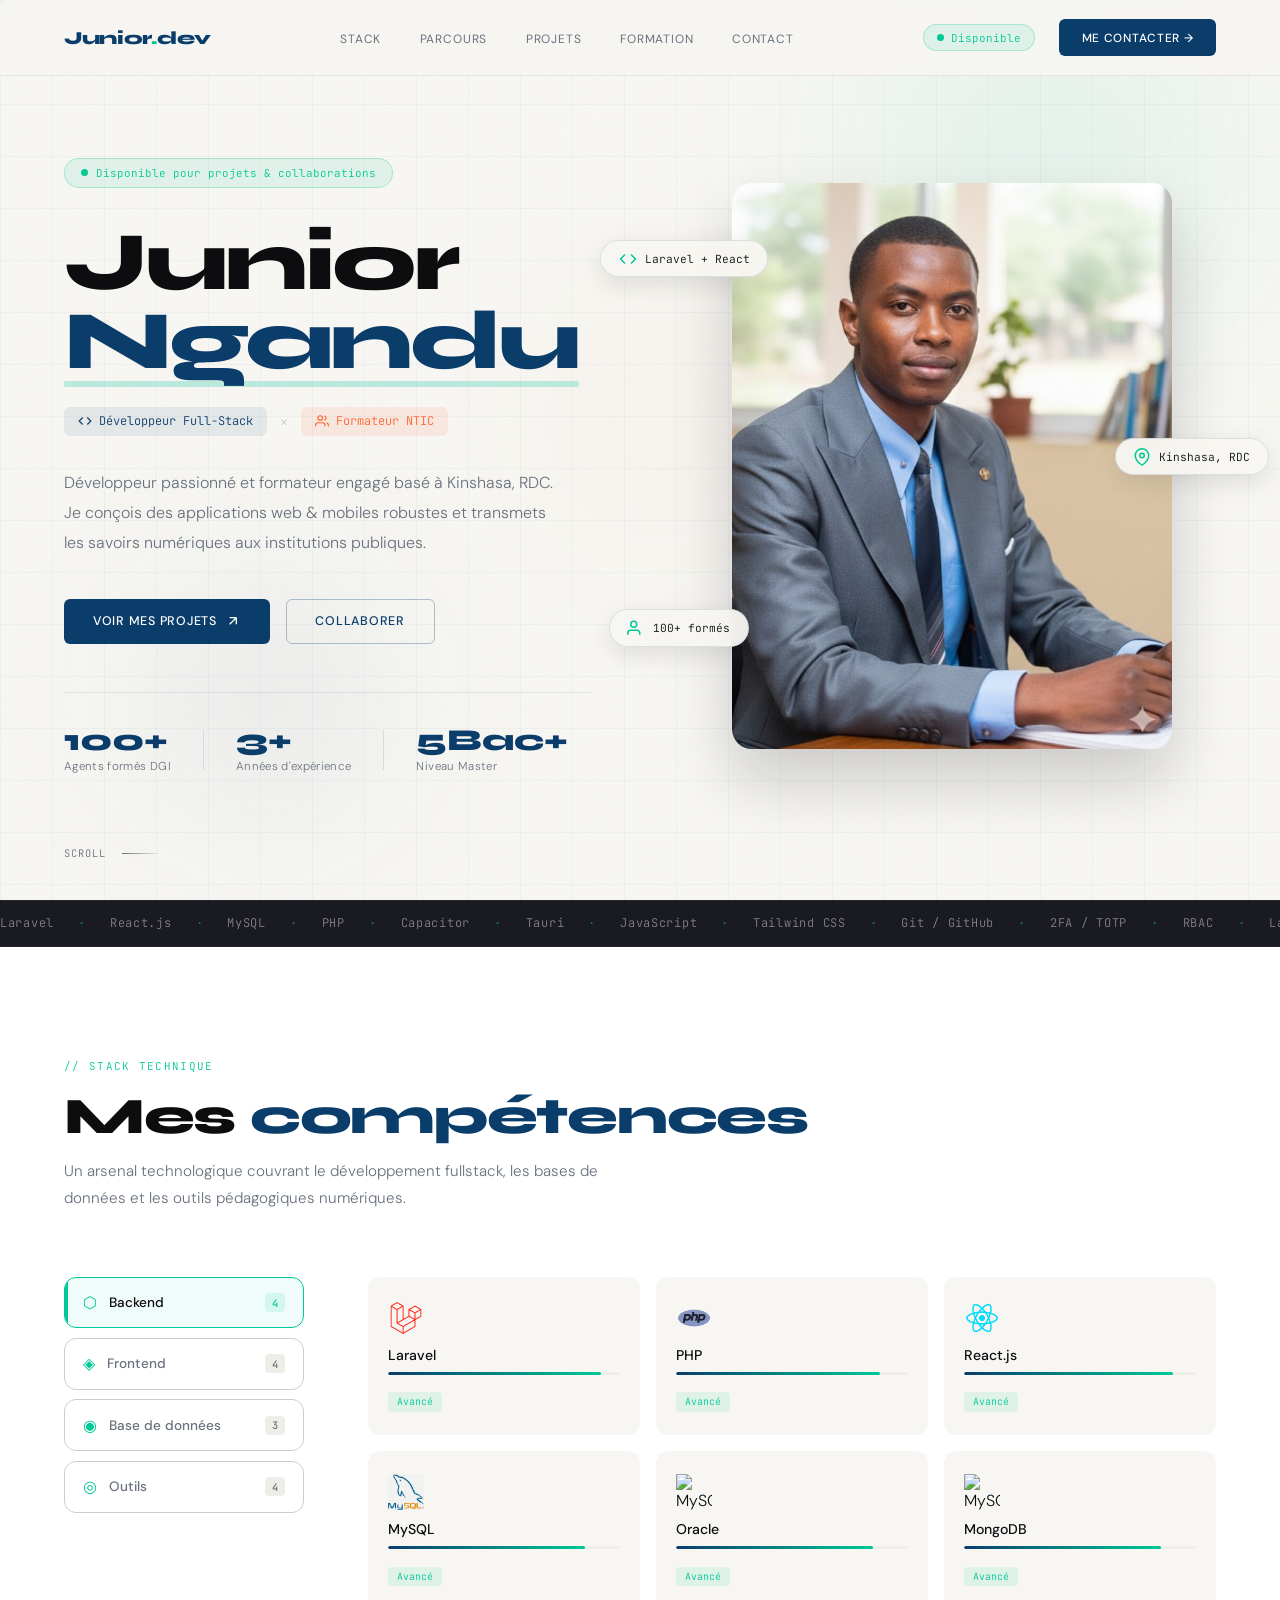
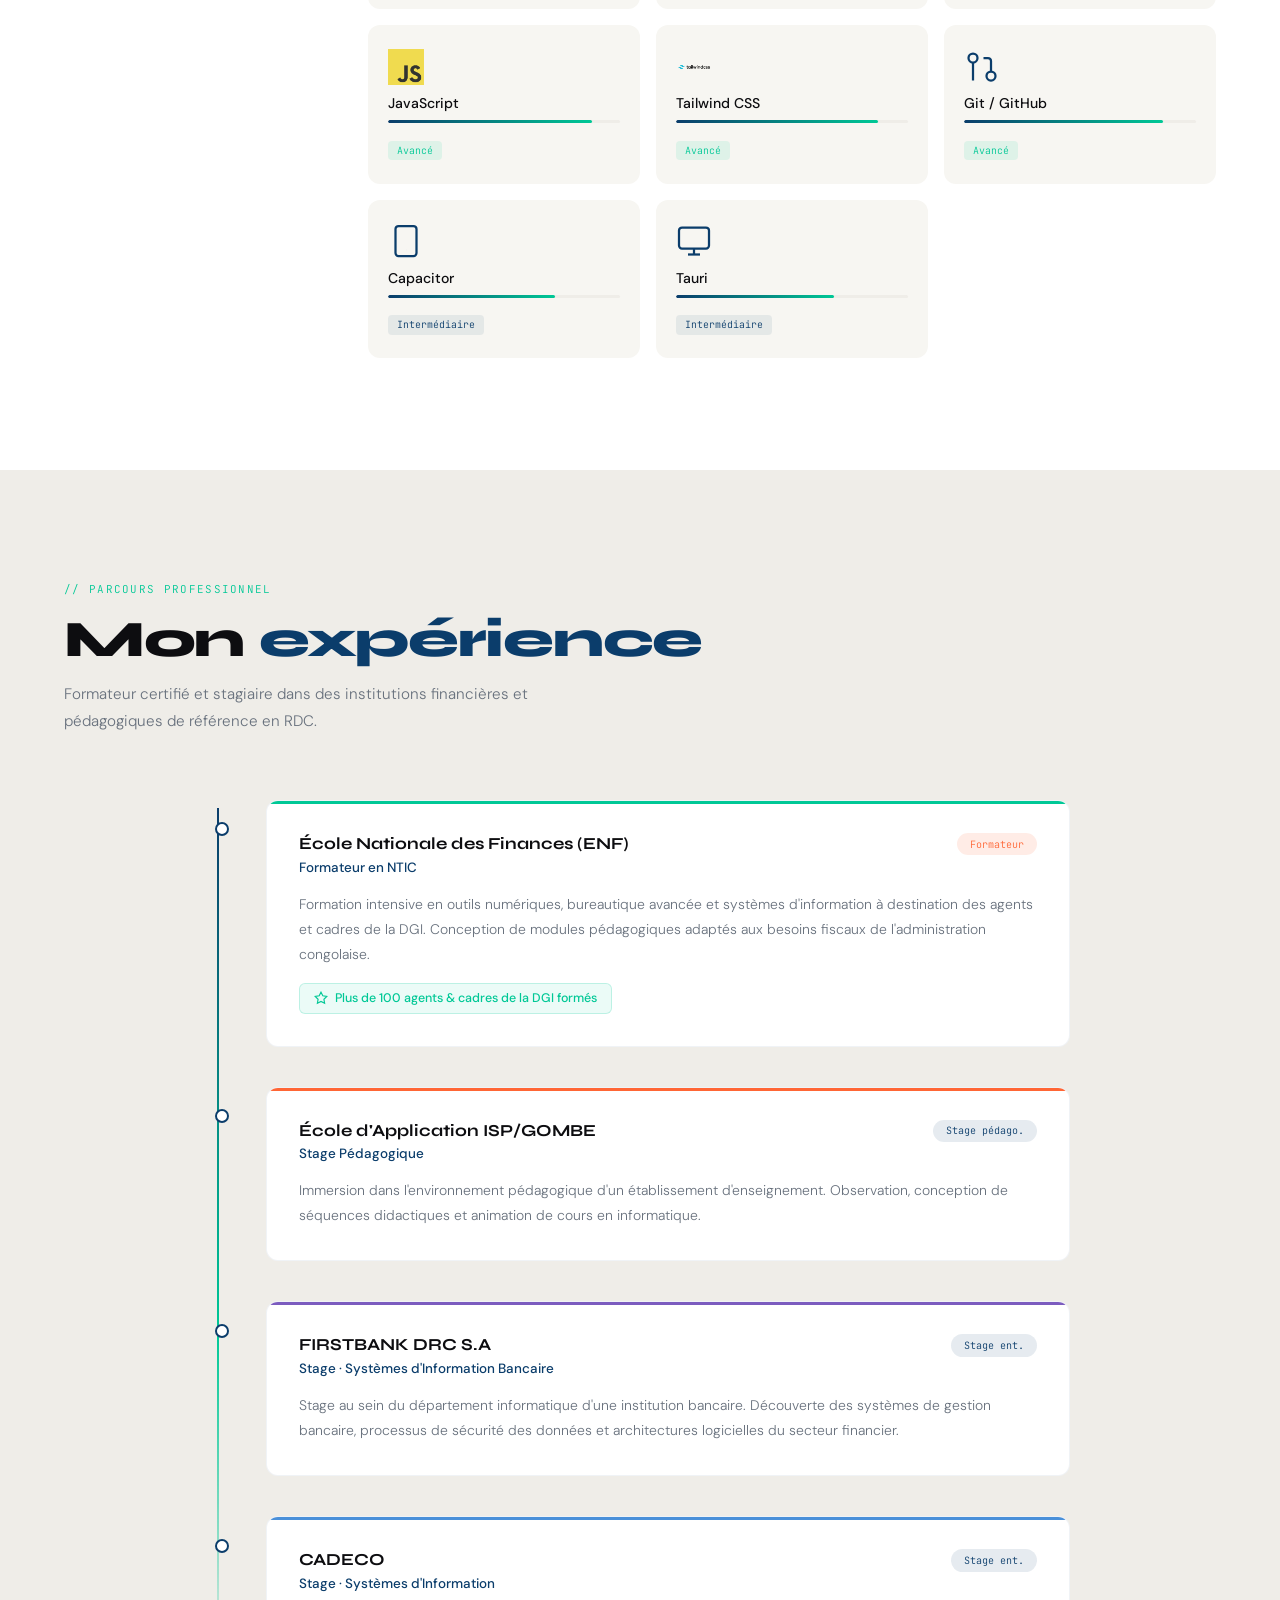
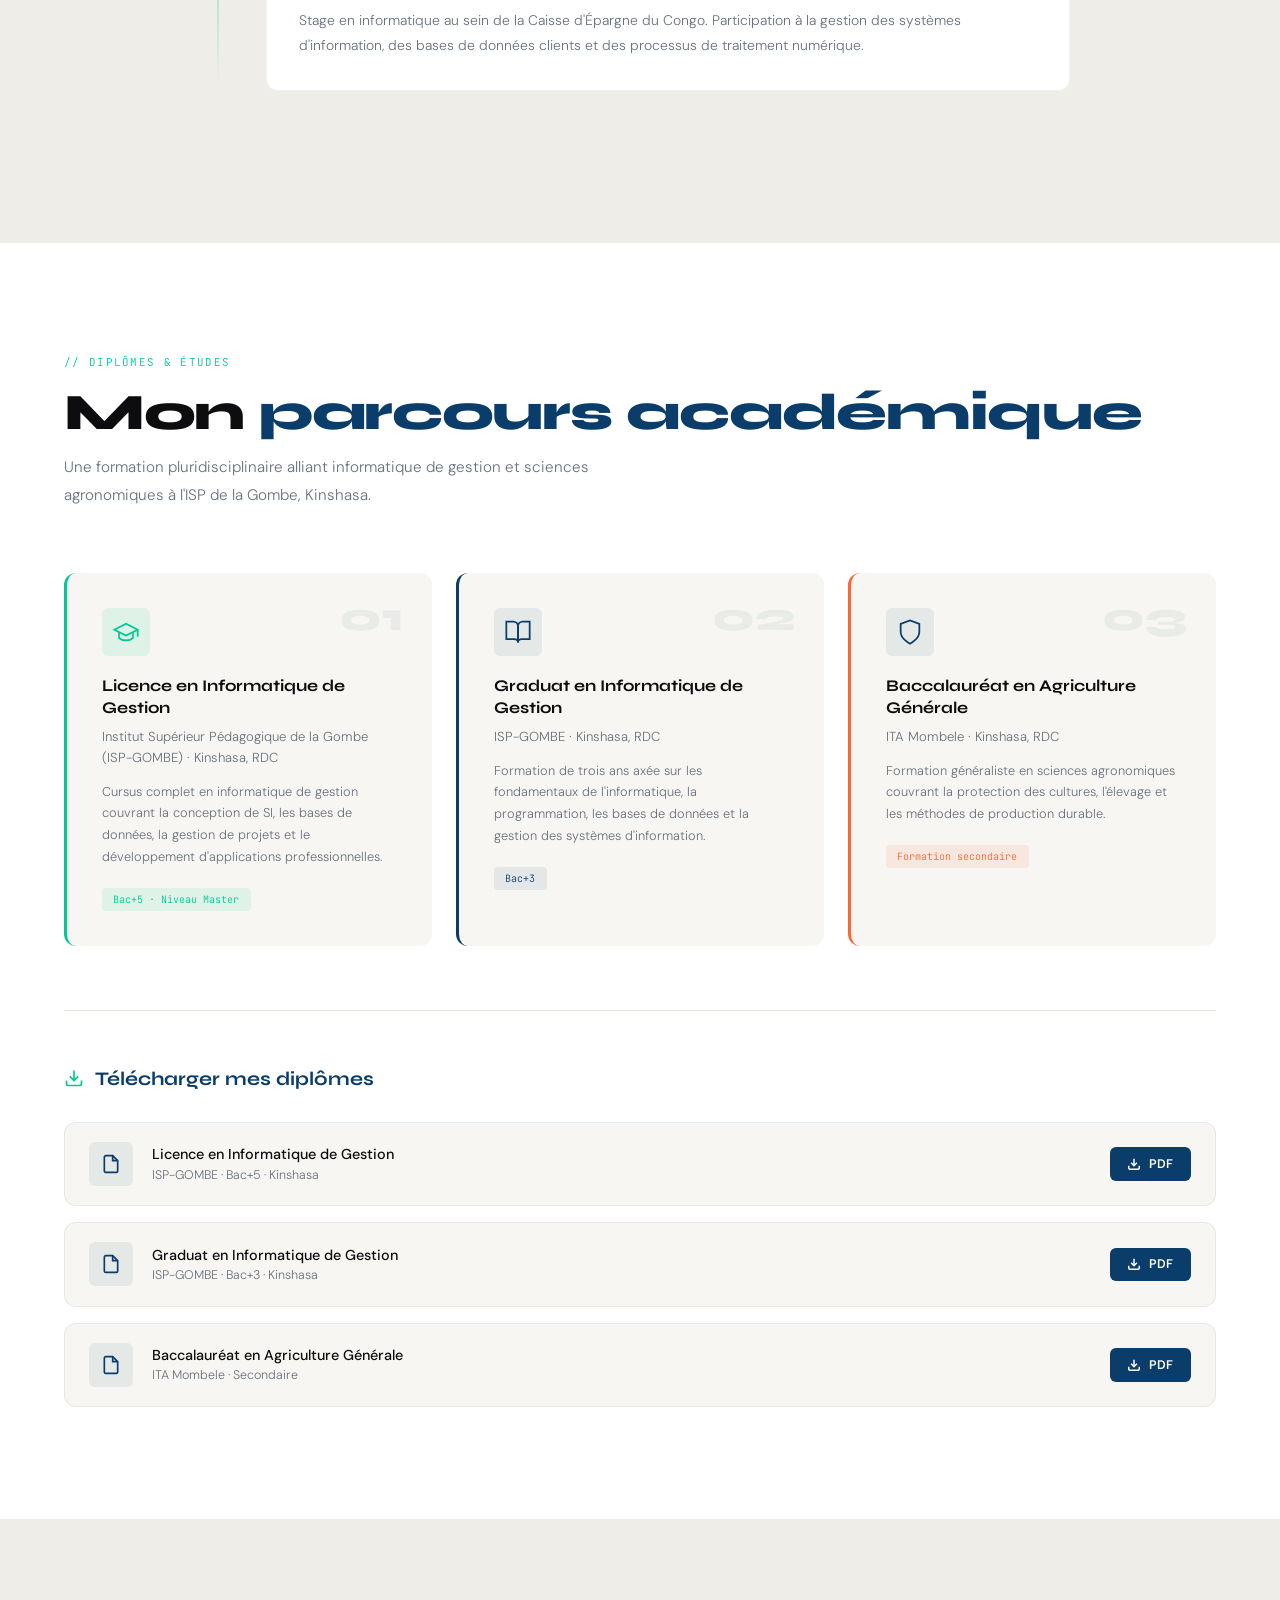
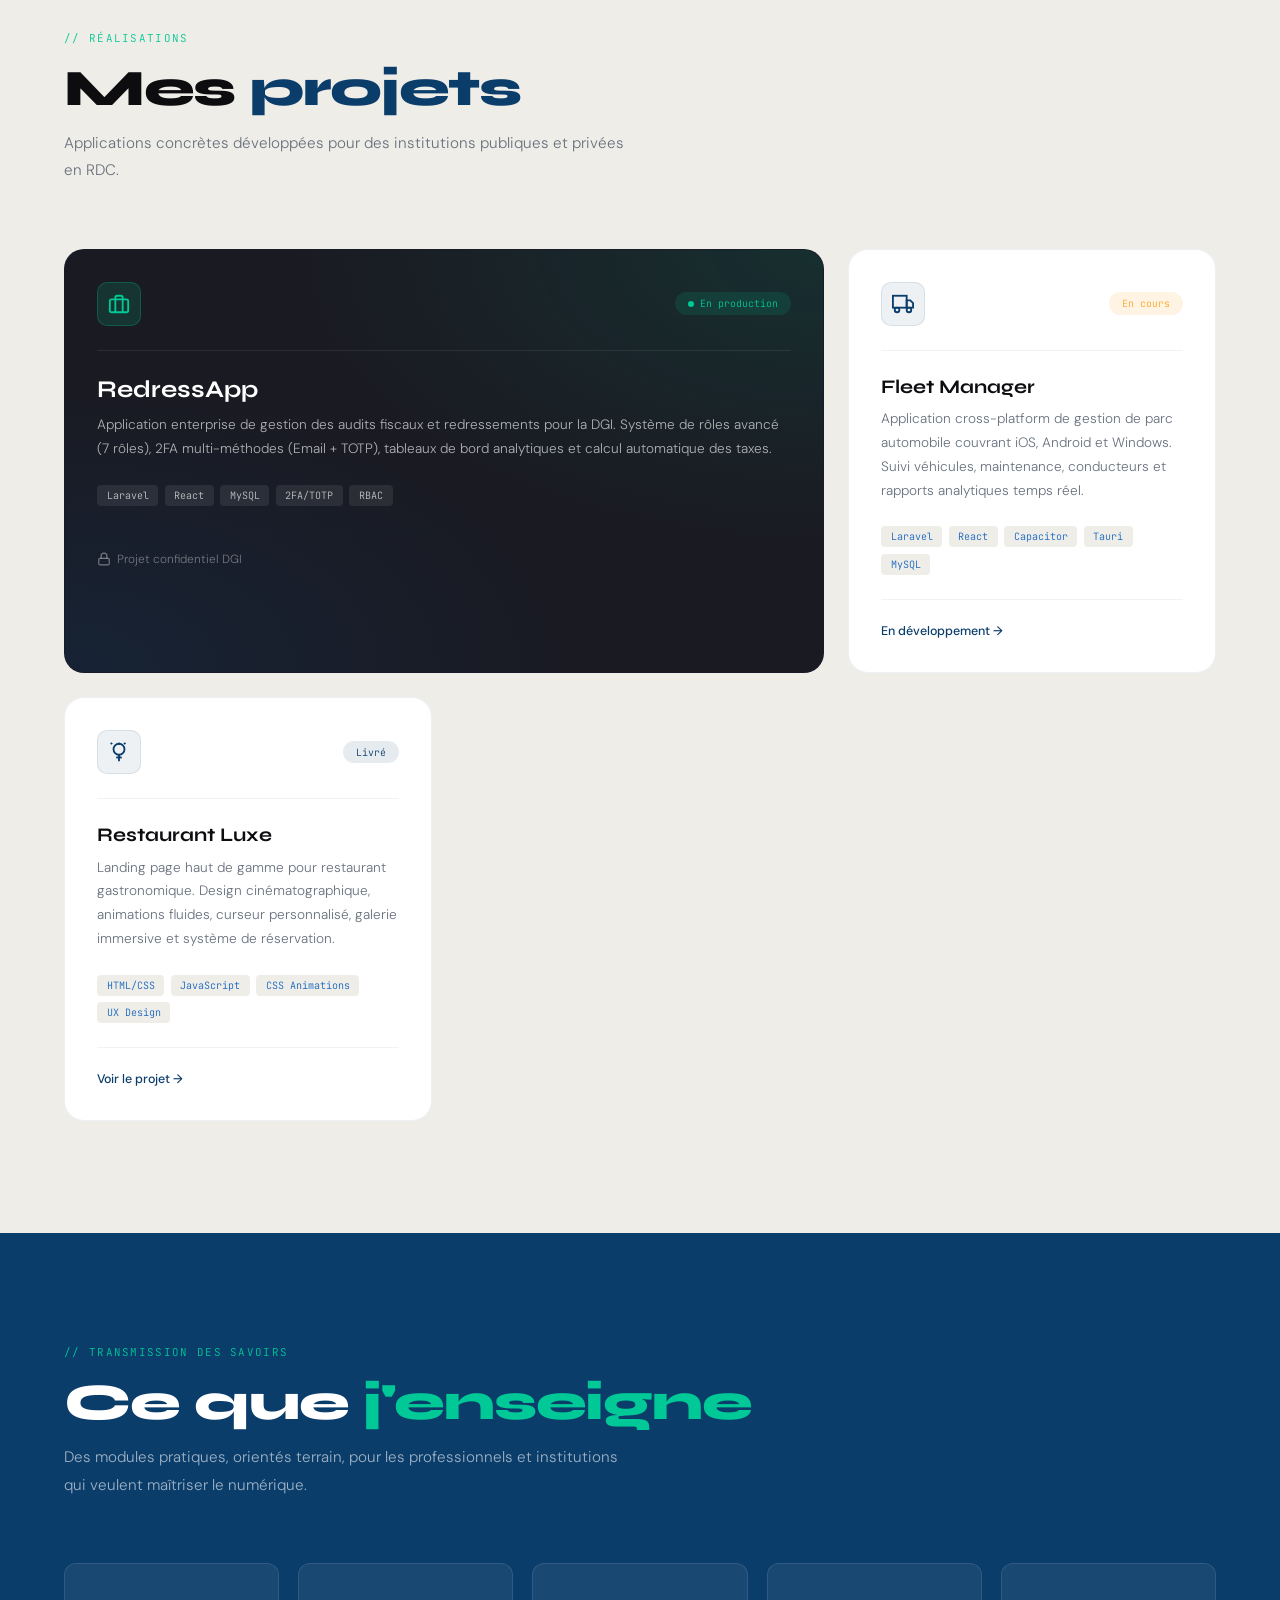
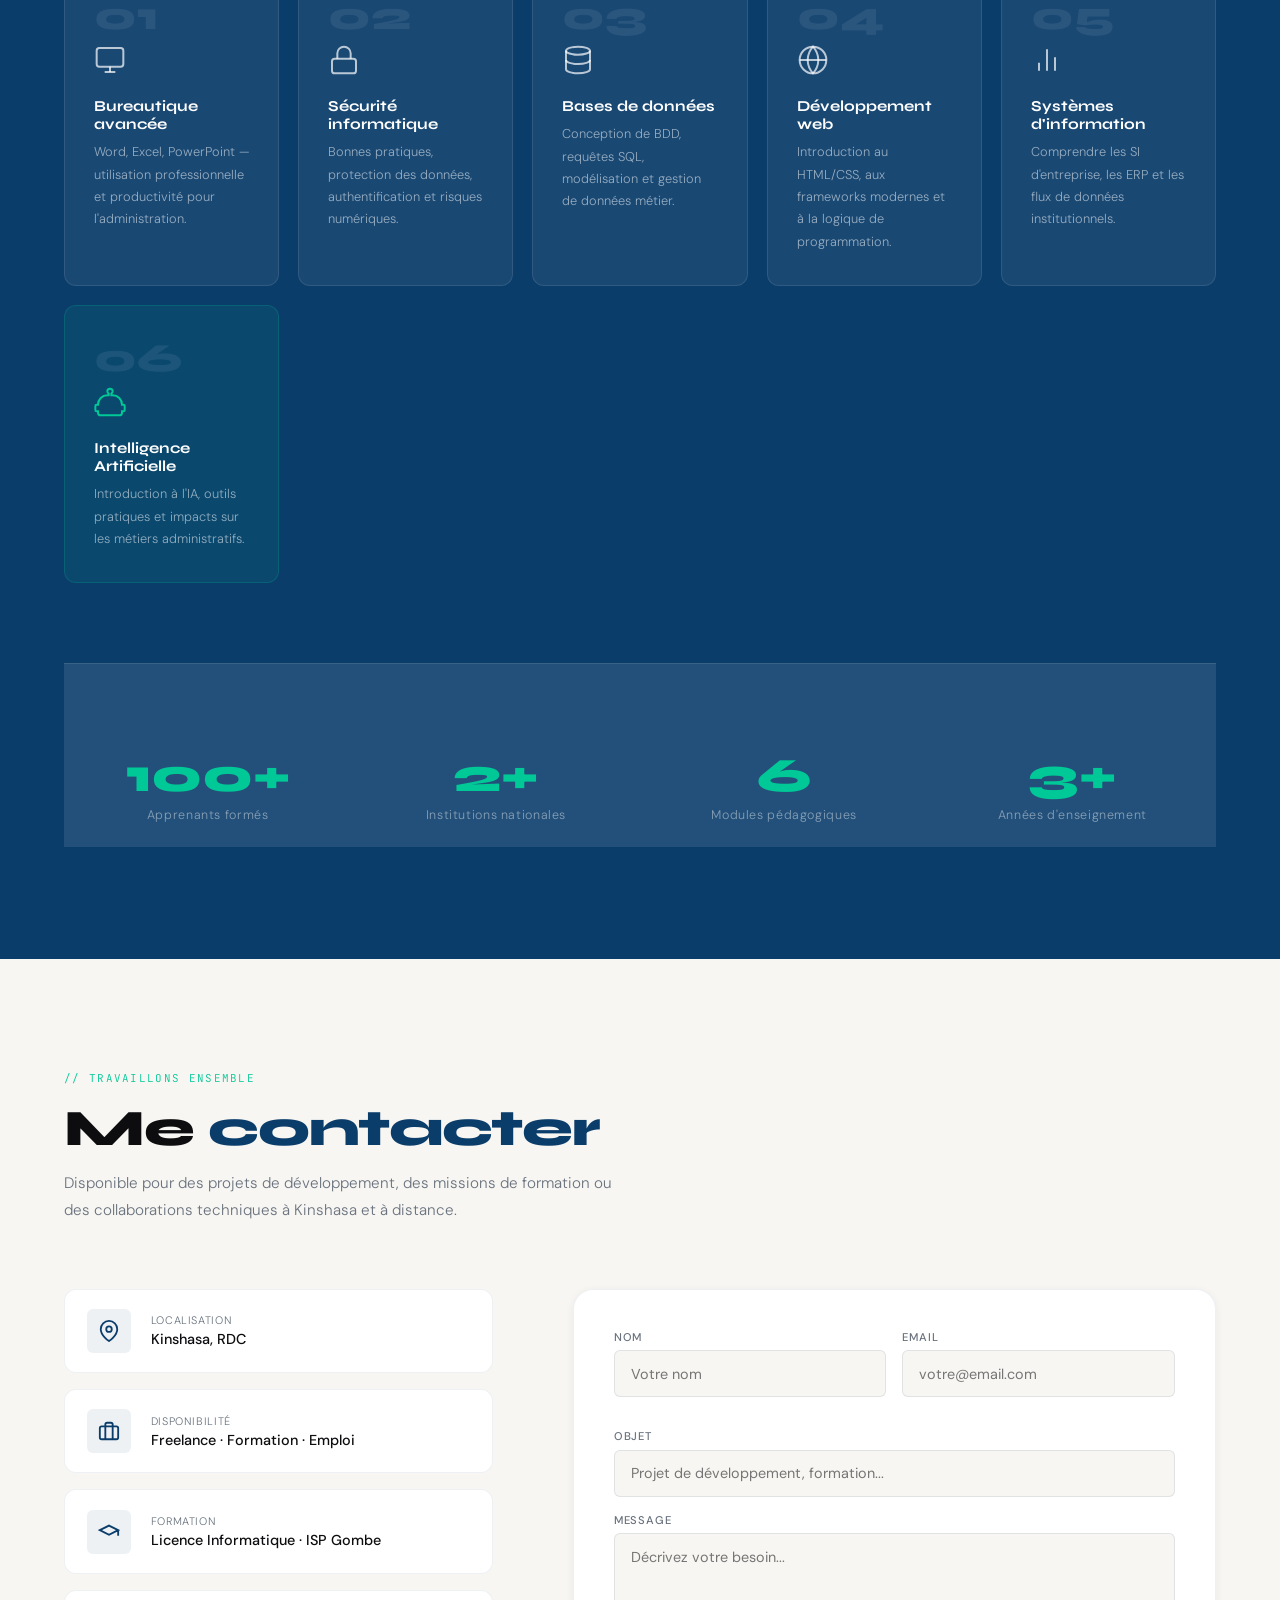
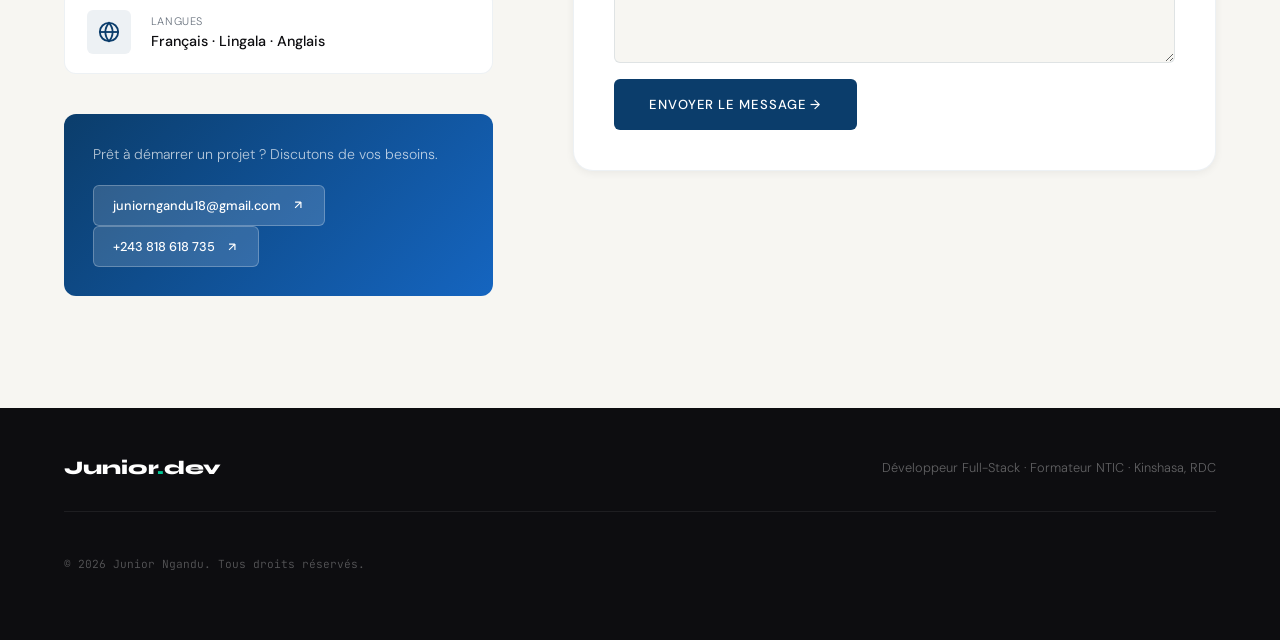
==== commit 984c56de: "Update index.html" ====
--- a/index.html
+++ b/index.html
@@ -232,6 +232,26 @@
             <span class="skill-badge">Avancé</span>
           </div>
         </div>
+        <div class="skill-card" data-cat="database">
+          <div class="skill-card-inner">
+            <img src="images/oracle.png" alt="MySQL" class="skill-img">
+            <div class="skill-info">
+              <div class="skill-name">Oracle</div>
+              <div class="skill-level skill-level-85"><span></span></div>
+            </div>
+            <span class="skill-badge">Avancé</span>
+          </div>
+        </div>
+        <div class="skill-card" data-cat="database">
+          <div class="skill-card-inner">
+            <img src="images/mongodb.j" alt="MySQL" class="skill-img">
+            <div class="skill-info">
+              <div class="skill-name">MongoDB</div>
+              <div class="skill-level skill-level-85"><span></span></div>
+            </div>
+            <span class="skill-badge">Avancé</span>
+          </div>
+        </div>
         <div class="skill-card" data-cat="frontend">
           <div class="skill-card-inner">
             <img src="images/JavaScript-logo.png" alt="JS" class="skill-img">
--- a/style.css
+++ b/style.css
@@ -1,760 +1,1430 @@
-        :root {
-            --primary-color: #FFB400;
-            --background-color: #F0F0F6;
-            --text-color: #18191A;
-            --secondary-color: #3A3B3C;
-            --card-bg: #FFFFFF;
-        }
-
-        [data-theme="dark"] {
-            --background-color: #18191A;
-            --text-color: #FFFFFF;
-            --secondary-color: #E4E6EB;
-            --card-bg: #242526;
-        }
-
-        body {
-            background-color: var(--background-color);
-            color: var(--text-color);
-            transition: all 0.3s ease;
-        }
-
-        .theme-switch {
-            background: var(--primary-color);
-            border: none;
-            padding: 10px 15px;
-            border-radius: 20px;
-            cursor: pointer;
-        }
-
-        .navbar {
-            background-color: var(--card-bg);
-            box-shadow: 0 2px 10px rgba(0,0,0,0.1);
-        }
-
-        
-/*------------------------------------- SECTION SERVICE ------------------------------------- */
-    .service-card {
-        background-color: var(--card-bg);
-        border: 1px solid rgba(0,0,0,0.1);
-        transition: all 0.4s cubic-bezier(0.25, 0.8, 0.25, 1);
-        overflow: hidden;
-        cursor: pointer;
-    }
-
-    .service-card:hover {
-        transform: translateY(-5px);
-        box-shadow: 0 14px 28px rgba(0,0,0,0.1), 0 10px 10px rgba(0,0,0,0.08);
-    }
-
-    .service-card .hover-content {
-        position: absolute;
-        bottom: -50px;
-        left: 0;
-        right: 0;
-        background: rgba(255, 180, 0, 0.9);
-        padding: 20px;
-        transition: all 0.3s ease;
-        opacity: 0;
-    }
-
-    .service-card:hover .hover-content {
-        bottom: 0;
-        opacity: 1;
-    }
-
-    .filter-buttons .btn-outline-secondary {
-        border-color: var(--secondary-color);
-        color: var(--secondary-color);
-        margin: 0 5px 5px 0;
-    }
-
-    .filter-buttons .btn-outline-secondary:hover,
-    .filter-buttons .btn-outline-secondary.active {
-        background-color: var(--primary-color);
-        border-color: var(--primary-color);
-        color: #fff;
-    }
-
-    .service-item {
-        transition: all 0.3s ease;
-    }
-
-    .service-item.hide {
-        transform: scale(0);
-        height: 0;
-        padding: 0;
-        margin: 0;
-        opacity: 0;
-    }
-
-
-/*------------------------------------- SECTION PRICE PLAN ------------------------------------- */
-.plans {
-    background-color: var(--background-color);
-}
-
-.plan-card {
-    background: var(--card-bg);
-    border-radius: 10px;
-    overflow: hidden;
-    box-shadow: 0 5px 15px rgba(0,0,0,0.05);
-    transition: all 0.3s ease;
-    border: 1px solid rgba(0,0,0,0.1);
-    position: relative;
-}
-
-.plan-card.popular {
-    border: 2px solid var(--primary-color);
-    transform: scale(1.02);
-}
-
-.plan-card:hover {
-    transform: translateY(-10px);
-    box-shadow: 0 15px 30px rgba(0,0,0,0.1);
-}
-
-.popular-badge {
-    position: absolute;
-    top: 15px;
-    right: -30px;
-    background: var(--primary-color);
-    color: white;
-    padding: 5px 30px;
-    transform: rotate(45deg);
-    font-size: 0.8rem;
-    font-weight: bold;
-}
-
-.price .amount {
-    font-size: 2.5rem;
-    font-weight: bold;
-    color: var(--primary-color);
-}
-
-.price .period {
-    color: var(--secondary-color);
-    font-size: 1rem;
-}
-
-.features-list {
-    list-style: none;
-    padding: 0;
-}
-
-.features-list li {
-    padding: 10px 0;
-    border-bottom: 1px solid rgba(0,0,0,0.05);
-}
-
-.included {
-    color: var(--text-color);
-}
-
-.excluded {
-    color: var(--secondary-color);
-}
-
-.btn-outline-primary {
-    border-color: var(--primary-color);
-    color: var(--primary-color);
-}
-
-.btn-outline-primary:hover {
-    background: var(--primary-color);
-    color: white;
+/* ──────────────────────────────────────────────
+   VARIABLES & RESET
+───────────────────────────────────────────── */
+@import url('https://fonts.googleapis.com/css2?family=Syne:wght@400;500;600;700;800&family=DM+Sans:ital,opsz,wght@0,9..40,300;0,9..40,400;0,9..40,500;1,9..40,300&family=JetBrains+Mono:wght@300;400;500&display=swap');
+
+:root {
+  /* Colors */
+  --bg:         #F7F6F2;
+  --bg2:        #EFEDE8;
+  --bg3:        #E6E3DC;
+  --noir:       #0D0D10;
+  --noir2:      #1A1A22;
+  --bleu:       #0B3D6B;
+  --bleu-vif:   #1565C0;
+  --bleu-clair: #4A90D9;
+  --accent:     #00C896;
+  --accent2:    #FF6635;
+  --violet:     #7C5CBF;
+  --gris:       #68717D;
+  --gris-clair: #C8CDD4;
+  --blanc:      #FFFFFF;
+
+  /* Type */
+  --font-display: 'Syne', sans-serif;
+  --font-body:    'DM Sans', sans-serif;
+  --font-mono:    'JetBrains Mono', monospace;
+
+  /* Radii */
+  --r-sm: 6px;
+  --r-md: 12px;
+  --r-lg: 20px;
+
+  /* Shadows */
+  --shadow-sm:  0 2px 8px rgba(13,13,16,.06);
+  --shadow-md:  0 8px 24px rgba(13,13,16,.1);
+  --shadow-lg:  0 24px 48px rgba(13,13,16,.14);
+  --shadow-xl:  0 32px 64px rgba(13,13,16,.18);
+}
+
+*, *::before, *::after { margin:0; padding:0; box-sizing:border-box; }
+
+html {
+  scroll-behavior: smooth;
+  -webkit-font-smoothing: antialiased;
+}
+
+body {
+  background: var(--bg);
+  color: var(--noir);
+  font-family: var(--font-body);
+  font-weight: 300;
+  overflow-x: hidden;
+  cursor: none;
+}
+
+img { display:block; max-width:100%; }
+a { text-decoration: none; }
+button { font-family: var(--font-body); }
+
+/* ──────────────────────────────────────────────
+   SCROLL PROGRESS
+───────────────────────────────────────────── */
+.scroll-progress {
+  position: fixed;
+  top: 0; left: 0;
+  height: 3px;
+  width: 0%;
+  background: linear-gradient(90deg, var(--accent), var(--bleu-vif));
+  z-index: 9999;
+  transition: width .1s linear;
+}
+
+/* ──────────────────────────────────────────────
+   CUSTOM CURSOR
+───────────────────────────────────────────── */
+.cursor {
+  position: fixed;
+  pointer-events: none;
+  z-index: 9998;
+  transform: translate(-50%, -50%);
+  transition: transform .1s ease;
+}
+.cursor-dot {
+  width: 8px; height: 8px;
+  background: var(--accent);
+  border-radius: 50%;
+  transition: width .3s, height .3s, background .3s, opacity .3s;
+}
+.cursor-ring {
+  position: fixed;
+  width: 36px; height: 36px;
+  border: 1.5px solid rgba(11,61,107,.35);
+  border-radius: 50%;
+  pointer-events: none;
+  z-index: 9997;
+  transform: translate(-50%, -50%);
+  transition: width .3s ease, height .3s ease, border-color .3s ease, opacity .4s ease;
+}
+body.cursor-hover .cursor-dot { width: 14px; height: 14px; background: var(--bleu); }
+body.cursor-hover .cursor-ring { width: 52px; height: 52px; border-color: var(--accent); opacity: .6; }
+
+/* ──────────────────────────────────────────────
+   NAVIGATION
+───────────────────────────────────────────── */
+nav {
+  position: fixed;
+  top: 0; left: 0; right: 0;
+  z-index: 10000;
+  display: flex;
+  justify-content: space-between;
+  align-items: center;
+  padding: 1.2rem 5%;
+  background: rgba(247,246,242,.9);
+  -webkit-backdrop-filter: blur(16px);
+  backdrop-filter: blur(16px);
+  border-bottom: 1px solid rgba(11,61,107,.08);
+  transition: background .3s, box-shadow .3s;
+}
+nav.scrolled {
+  background: rgba(247,246,242,.98);
+  box-shadow: 0 4px 20px rgba(13,13,16,.07);
+}
+
+.nav-logo {
+  font-family: var(--font-display);
+  font-weight: 800;
+  font-size: 1.15rem;
+  color: var(--bleu);
+  letter-spacing: -.02em;
+}
+.logo-dot { color: var(--accent); }
+
+.nav-links {
+  display: flex;
+  gap: 2.4rem;
+  list-style: none;
+}
+.nav-links a {
+  font-size: .75rem;
+  font-weight: 400;
+  letter-spacing: .07em;
+  text-transform: uppercase;
+  color: var(--gris);
+  transition: color .2s;
+  position: relative;
+}
+.nav-links a::after {
+  content: '';
+  position: absolute;
+  bottom: -4px; left: 0;
+  width: 0; height: 1.5px;
+  background: var(--accent);
+  transition: width .3s ease;
+}
+.nav-links a:hover { color: var(--noir); }
+.nav-links a:hover::after { width: 100%; }
+
+.nav-right {
+  display: flex;
+  align-items: center;
+  gap: 1.5rem;
+}
+
+.nav-status {
+  display: flex;
+  align-items: center;
+  gap: .45rem;
+  font-family: var(--font-mono);
+  font-size: .68rem;
+  color: var(--accent);
+  background: rgba(0,200,150,.1);
+  padding: .35rem .8rem;
+  border-radius: 100px;
+  border: 1px solid rgba(0,200,150,.25);
+}
+.status-dot {
+  width: 7px; height: 7px;
+  background: var(--accent);
+  border-radius: 50%;
+  animation: pulse 2s infinite;
+}
+@keyframes pulse {
+  0%, 100% { opacity: 1; transform: scale(1); }
+  50% { opacity: .45; transform: scale(.7); }
+}
+
+.nav-btn {
+  font-size: .74rem;
+  font-weight: 500;
+  letter-spacing: .06em;
+  text-transform: uppercase;
+  color: #fff;
+  background: var(--bleu);
+  padding: .65rem 1.4rem;
+  border-radius: var(--r-sm);
+  transition: background .25s, transform .2s, box-shadow .25s;
+}
+.nav-btn:hover {
+  background: var(--bleu-vif);
+  transform: translateY(-1px);
+  box-shadow: 0 4px 16px rgba(11,61,107,.22);
+}
+
+/* Hamburger */
+.hamburger {
+  display: none;
+  flex-direction: column;
+  gap: 5px;
+  background: none;
+  border: none;
+  cursor: none;
+  padding: 4px;
+}
+.hamburger span {
+  display: block;
+  width: 22px; height: 2px;
+  background: var(--noir);
+  border-radius: 2px;
+  transition: all .3s ease;
+}
+.hamburger.open span:nth-child(1) { transform: translateY(7px) rotate(45deg); }
+.hamburger.open span:nth-child(2) { opacity: 0; }
+.hamburger.open span:nth-child(3) { transform: translateY(-7px) rotate(-45deg); }
+
+/* Mobile menu */
+.mobile-menu {
+  position: fixed;
+  top: 64px; left: 0; right: 0;
+  background: rgba(247,246,242,.98);
+  -webkit-backdrop-filter: blur(16px);
+  backdrop-filter: blur(16px);
+  z-index: 9999;
+  max-height: 0;
+  overflow: hidden;
+  transition: max-height .4s ease;
+  border-bottom: 1px solid rgba(11,61,107,.08);
+}
+.mobile-menu.open { max-height: 360px; }
+.mobile-menu ul { list-style: none; padding: 1.5rem 5% 2rem; display: flex; flex-direction: column; gap: 1.2rem; }
+.mobile-link {
+  font-size: 1.1rem;
+  font-weight: 600;
+  color: var(--noir);
+  font-family: var(--font-display);
+}
+
+/* ──────────────────────────────────────────────
+   HERO
+───────────────────────────────────────────── */
+.hero {
+  min-height: 100vh;
+  display: flex;
+  align-items: center;
+  padding: 8rem 5% 6rem;
+  position: relative;
+  overflow: hidden;
+}
+
+/* Background elements */
+.hero-noise {
+  position: absolute; inset: 0;
+  background-image: url("data:image/svg+xml,%3Csvg viewBox='0 0 256 256' xmlns='http://www.w3.org/2000/svg'%3E%3Cfilter id='noise'%3E%3CfeTurbulence type='fractalNoise' baseFrequency='0.9' numOctaves='4' stitchTiles='stitch'/%3E%3C/filter%3E%3Crect width='100%25' height='100%25' filter='url(%23noise)' opacity='0.03'/%3E%3C/svg%3E");
+  pointer-events: none; opacity: .5;
+}
+.hero-grid {
+  position: absolute; inset: 0;
+  background-image:
+    linear-gradient(rgba(11,61,107,.035) 1px, transparent 1px),
+    linear-gradient(90deg, rgba(11,61,107,.035) 1px, transparent 1px);
+  background-size: 52px 52px;
+  pointer-events: none;
+}
+.hero-orb {
+  position: absolute;
+  border-radius: 50%;
+  pointer-events: none;
+  filter: blur(80px);
+}
+.hero-orb-1 {
+  width: 600px; height: 600px;
+  top: -15%; right: -5%;
+  background: radial-gradient(circle, rgba(0,200,150,.1) 0%, transparent 65%);
+}
+.hero-orb-2 {
+  width: 400px; height: 400px;
+  bottom: 0; left: 5%;
+  background: radial-gradient(circle, rgba(11,61,107,.08) 0%, transparent 65%);
+}
+.hero-orb-3 {
+  width: 300px; height: 300px;
+  top: 30%; left: 40%;
+  background: radial-gradient(circle, rgba(255,102,53,.06) 0%, transparent 65%);
+}
+
+.hero-content {
+  position: relative;
+  width: 100%;
+  display: grid;
+  grid-template-columns: 1fr 1fr;
+  gap: 6rem;
+  align-items: center;
+}
+
+/* Left */
+.hero-left { position: relative; }
+
+.hero-badge {
+  display: inline-flex;
+  align-items: center;
+  gap: .5rem;
+  background: rgba(0,200,150,.09);
+  border: 1px solid rgba(0,200,150,.28);
+  padding: .45rem 1rem;
+  border-radius: 100px;
+  font-family: var(--font-mono);
+  font-size: .68rem;
+  color: var(--accent);
+  margin-bottom: 2.2rem;
+  animation: fadeUp .7s ease both;
+}
+.badge-pulse {
+  width: 7px; height: 7px;
+  background: var(--accent);
+  border-radius: 50%;
+  animation: pulse 2s infinite;
+}
+
+.hero-name {
+  font-family: var(--font-display);
+  font-size: clamp(3.2rem, 6.5vw, 6rem);
+  font-weight: 800;
+  line-height: .95;
+  letter-spacing: -.035em;
+  color: var(--noir);
+  margin-bottom: 1.6rem;
+}
+.hero-name em {
+  font-style: normal;
+  color: var(--bleu);
+  position: relative;
+}
+.hero-name em::after {
+  content: '';
+  position: absolute;
+  bottom: 4px; left: 0; right: 0;
+  height: 6px;
+  background: rgba(0,200,150,.25);
+  z-index: -1;
+  border-radius: 2px;
+}
+.name-line { display: block; }
+.name-line-1 { animation: fadeUp .7s .1s ease both; }
+.name-line-2 { animation: fadeUp .7s .2s ease both; }
+
+.hero-roles {
+  display: flex;
+  align-items: center;
+  gap: .8rem;
+  margin-bottom: 2rem;
+  animation: fadeUp .7s .3s ease both;
+  flex-wrap: wrap;
+}
+.role-pill {
+  display: inline-flex;
+  align-items: center;
+  gap: .4rem;
+  font-family: var(--font-mono);
+  font-size: .75rem;
+  padding: .4rem .9rem;
+  border-radius: var(--r-sm);
+}
+.role-dev { background: rgba(11,61,107,.08); color: var(--bleu); }
+.role-form { background: rgba(255,102,53,.1); color: var(--accent2); }
+.role-sep { font-size: 1rem; color: var(--gris-clair); font-weight: 300; }
+
+.hero-desc {
+  font-size: 1rem;
+  line-height: 1.9;
+  color: var(--gris);
+  max-width: 500px;
+  margin-bottom: 2.5rem;
+  animation: fadeUp .7s .4s ease both;
+}
+
+.hero-actions {
+  display: flex;
+  gap: 1rem;
+  margin-bottom: 3rem;
+  animation: fadeUp .7s .5s ease both;
 }
 
 .btn-primary {
-    background: var(--primary-color);
-    border-color: var(--primary-color);
-}
-
+  display: inline-flex; align-items: center; gap: .5rem;
+  background: var(--bleu); color: #fff;
+  padding: .85rem 1.8rem;
+  font-size: .78rem; font-weight: 500;
+  letter-spacing: .06em; text-transform: uppercase;
+  border-radius: var(--r-sm);
+  transition: background .25s, transform .2s, box-shadow .25s;
+}
 .btn-primary:hover {
-    background: #e6a200;
-    border-color: #e6a200;
-}
-
-
-
-.pricing-card {
-    background-color: var(--card-bg);
-    border-radius: 10px;
-    box-shadow: 0 5px 15px rgba(0,0,0,0.05);
-    transition: all 0.3s ease;
-    position: relative;
-    border: 1px solid rgba(0,0,0,0.1);
-}
-
-.pricing-card:hover {
-    transform: translateY(-10px);
-    box-shadow: 0 15px 30px rgba(0,0,0,0.1);
-}
-
-.pricing-card.popular {
-    border: 2px solid var(--primary-color);
-}
-
-.popular-badge {
-    position: absolute;
-    top: -10px;
-    right: 20px;
-    background-color: var(--primary-color);
-    color: white;
-    padding: 5px 15px;
-    border-radius: 20px;
-    font-size: 0.8rem;
-    font-weight: bold;
-}
-
-.price {
-    font-size: 2.5rem;
-    font-weight: bold;
-    color: var(--primary-color);
-}
-
-.price .currency {
-    font-size: 1.5rem;
-    vertical-align: super;
-}
-
-.price .period {
-    font-size: 1rem;
-    color: var(--secondary-color);
-}
-
-.feature-list {
-    list-style: none;
-    padding: 0;
-}
-
-.feature-list li {
-    padding: 8px 0;
-    border-bottom: 1px solid rgba(0,0,0,0.05);
-}
-
-.btn-outline-primary {
-    border-color: var(--primary-color);
-    color: var(--primary-color);
-}
-
-.btn-outline-primary:hover {
-    background-color: var(--primary-color);
-    color: white;
-}
-
-.btn-primary {
-    background-color: var(--primary-color);
-    border-color: var(--primary-color);
-}
-
-.btn-primary:hover {
-    background-color: #e6a200;
-    border-color: #e6a200;
-}
-
-    .calculator-card, .quote-result, .testimonial-card {
-        background-color: var(--card-bg);
-        border: 1px solid rgba(0,0,0,0.1);
-        height: 100%;
-    }
-
-    .quote-result {
-        display: flex;
-        flex-direction: column;
-        justify-content: center;
-        background-color: rgba(255, 180, 0, 0.1);
-        border-color: var(--primary-color);
-    }
-
-    .testimonial-card {
-        transition: all 0.3s ease;
-    }
-
-    .testimonial-card:hover {
-        transform: translateY(-5px);
-        box-shadow: 0 10px 20px rgba(0,0,0,0.1);
-    }
-
-    .rating {
-        color: var(--primary-color);
-    }
-
-    .table {
-        background-color: var(--card-bg);
-    }
-
-    .table th {
-        background-color: rgba(255, 180, 0, 0.2);
-    }
-
-    .currency-selector .active {
-        background-color: var(--primary-color);
-        border-color: var(--primary-color);
-    }
-
-/* ---------------------- section recommandation----------------------*/
-    .testimonials {
-    background: linear-gradient(135deg, rgba(255,180,0,0.03) 0%, rgba(255,180,0,0.01) 100%);
-}
-
-.stat-card {
-    background: var(--card-bg);
-    border-radius: 10px;
-    box-shadow: 0 5px 15px rgba(0,0,0,0.03);
-    transition: all 0.3s ease;
-}
-
-.stat-card:hover {
-    transform: translateY(-5px);
-    box-shadow: 0 10px 25px rgba(0,0,0,0.1);
-}
-
-.testimonial-card {
-    background: var(--card-bg);
-    border-radius: 15px;
-    padding: 25px;
-    height: 100%;
-    box-shadow: 0 5px 20px rgba(0,0,0,0.05);
-}
-
-.case-study-card {
-    background: var(--card-bg);
-    border-radius: 10px;
-    padding: 15px;
-    transition: all 0.3s ease;
-}
-
-.case-study-card:hover {
-    transform: translateX(5px);
-    box-shadow: 0 5px 15px rgba(0,0,0,0.05);
-}
-
-.carousel-controls .carousel-control-prev,
-.carousel-controls .carousel-control-next {
-    width: 40px;
-    height: 40px;
-    background: var(--primary-color);
-    border-radius: 50%;
-    top: 50%;
-    opacity: 1;
-}
-
-.carousel-controls .carousel-control-prev {
-    left: -20px;
-}
-
-.carousel-controls .carousel-control-next {
-    right: -20px;
-}
-
-.text-primary {
-    color: var(--primary-color) !important;
-}
-
-.rating {
-    color: var(--primary-color);
-}
-
-/* ----------------------------------secion parcours academique---------------------------*/
-.qr-code {
-    position: relative;
-    cursor: pointer;
-    color: var(--primary-color);
-}
-
-.qr-tooltip {
-    position: absolute;
-    bottom: 100%;
-    left: 50%;
-    transform: translateX(-50%);
-    background: var(--card-bg);
-    padding: 5px 10px;
-    border-radius: 5px;
-    box-shadow: 0 5px 15px rgba(0,0,0,0.1);
-    white-space: nowrap;
-    opacity: 0;
-    visibility: hidden;
-    transition: all 0.3s ease;
-    z-index: 10;
-    border: 1px solid rgba(0,0,0,0.1);
-}
-
-.qr-code:hover .qr-tooltip {
-    opacity: 1;
-    visibility: visible;
-    bottom: calc(100% + 10px);
-}
-
-.academic-project {
-    background: rgba(255,180,0,0.05);
-    border-left: 3px solid var(--primary-color);
-    padding: 10px;
-    border-radius: 0 5px 5px 0;
-}
-
-.project-preview img {
-    transition: all 0.3s ease;
-}
-
-.project-preview img:hover {
-    transform: scale(1.05);
-}
-
-.btn-xs {
-    padding: 0.15rem 0.5rem;
-    font-size: 0.75rem;
-}
-
-.filter-buttons .btn-outline-secondary {
-    border-color: var(--secondary-color);
-    color: var(--secondary-color);
-    margin: 0 5px 5px 0;
-}
-
-.filter-buttons .btn-outline-secondary:hover,
-.filter-buttons .btn-outline-secondary.active {
-    background-color: var(--primary-color);
-    border-color: var(--primary-color);
-    color: #fff;
-}
-
-.timeline-item.hide {
-    display: none;
-}
-
-/* Modal QR Code */
-.qr-modal .modal-content {
-    background: var(--card-bg);
-    color: var(--text-color);
-}
-
-.qr-modal img {
-    max-width: 100%;
-    height: auto;
-}
-/*----------------------SECTION EXPERIENCES-----------------------------*/
-.experience {
-    background-color: var(--background-color);
-}
-
-.timeline-experience {
-    position: relative;
-    padding-left: 50px;
-}
-
-.timeline-experience::before {
-    content: '';
-    position: absolute;
-    left: 15px;
-    top: 0;
-    bottom: 0;
-    width: 2px;
-    background: var(--primary-color);
-}
-
-.timeline-item {
-    position: relative;
-    margin-bottom: 40px;
-}
-
-.timeline-date {
-    position: absolute;
-    left: -50px;
-    top: 0;
-    width: 40px;
-    text-align: right;
-    color: var(--secondary-color);
-    font-weight: 500;
-}
-
-.timeline-content {
-    padding: 25px;
-    background: var(--card-bg);
-    border-radius: 10px;
-    box-shadow: 0 5px 20px rgba(0,0,0,0.05);
-    border: 1px solid rgba(0,0,0,0.1);
-    position: relative;
-}
-
-.timeline-content::before {
-    content: '';
-    position: absolute;
-    left: -10px;
-    top: 30px;
-    width: 0;
-    height: 0;
-    border-top: 10px solid transparent;
-    border-bottom: 10px solid transparent;
-    border-right: 10px solid var(--card-bg);
-}
-
-.timeline-item:nth-child(even) .timeline-content::before {
-    left: auto;
-    right: -10px;
-    border-right: 0;
-    border-left: 10px solid var(--card-bg);
-}
-
-.timeline-item::before {
-    content: '';
-    position: absolute;
-    left: 6px;
-    top: 5px;
-    width: 20px;
-    height: 20px;
-    border-radius: 50%;
-    background: var(--primary-color);
-    border: 3px solid var(--background-color);
-    z-index: 1;
-}
-
-.company-header img {
-    transition: all 0.3s ease;
-}
-
-.company-header img:hover {
-    transform: scale(1.1);
-}
-
-.achievements ul {
-    padding-left: 20px;
-}
-
-.achievements li {
-    margin-bottom: 5px;
-    position: relative;
-}
-
-.achievements li::before {
-    content: '▹';
-    position: absolute;
-    left: -15px;
-    color: var(--primary-color);
-}
-
-.skills-chart {
-    background: var(--card-bg) !important;
-    border: 1px solid rgba(0,0,0,0.1);
-}
-
-/* Responsive */
-@media (max-width: 767px) {
-    .timeline-experience {
-        padding-left: 30px;
-    }
-    
-    .timeline-date {
-        left: -30px;
-        width: 25px;
-        font-size: 0.8rem;
-    }
-    
-    .timeline-content {
-        padding: 15px;
-    }
-}
-/*----------------------SECTION PORTFOLIO-----------------------------*/
-.portfolio {
-    background-color: var(--background-color);
-}
-
-.portfolio-stats .badge {
-    font-size: 0.9rem;
-}
-
-.performance-stats {
-    background-color: rgba(255, 180, 0, 0.05);
-    border-left: 3px solid var(--primary-color);
-}
-
-.pagination .page-item.active .page-link {
-    background-color: var(--primary-color);
-    border-color: var(--primary-color);
-}
-
-.pagination .page-link {
-    color: var(--primary-color);
-}
-
-.client-testimonial {
-    background-color: var(--card-bg) !important;
-    border: 1px solid rgba(0,0,0,0.1);
-}
-
-/* Animation pour le chargement des projets */
-@keyframes fadeIn {
-    from { opacity: 0; transform: translateY(20px); }
-    to { opacity: 1; transform: translateY(0); }
-}
-
-.portfolio-item {
-    animation: fadeIn 0.5s ease forwards;
-    opacity: 0;
-}
-
-/* Délais d'animation pour chaque ligne */
-.portfolio-item:nth-child(3n+1) { animation-delay: 0.1s; }
-.portfolio-item:nth-child(3n+2) { animation-delay: 0.3s; }
-.portfolio-item:nth-child(3n+3) { animation-delay: 0.5s; }
-
-
-/*----------------------SECTION CONTACT-----------------------------*/
-.blog {
-    background-color: var(--background-color);
-}
-
-.featured-post {
-    transition: all 0.3s ease;
-}
-
-.featured-post:hover {
-    transform: translateY(-5px);
-    box-shadow: 0 10px 20px rgba(0,0,0,0.1);
-}
-
-.blog-item .card {
-    transition: all 0.3s ease;
-}
-
-.blog-item .card:hover {
-    transform: translateY(-5px);
-    box-shadow: 0 5px 15px rgba(0,0,0,0.1);
-}
-
-.blog-item .card-img-top {
-    height: 200px;
-    object-fit: cover;
-}
-
-.pagination .page-item.active .page-link {
-    background-color: var(--primary-color);
-    border-color: var(--primary-color);
-}
-
-.pagination .page-link {
-    color: var(--primary-color);
-}
-
-/* Animation pour les articles */
-.blog-item {
-    opacity: 0;
-    animation: fadeInUp 0.5s ease forwards;
-}
-
-@keyframes fadeInUp {
-    from {
-        opacity: 0;
-        transform: translateY(20px);
-    }
-    to {
-        opacity: 1;
-        transform: translateY(0);
-    }
-}
-
-/* Délais d'animation */
-.blog-item:nth-child(3n+1) { animation-delay: 0.1s; }
-.blog-item:nth-child(3n+2) { animation-delay: 0.3s; }
-.blog-item:nth-child(3n+3) { animation-delay: 0.5s; }
-
-
-.contact {
-    background-color: var(--background-color);
-}
-
-.contact-form,
-.contact-info {
-    background-color: var(--card-bg);
-    border: 1px solid rgba(0,0,0,0.1);
-}
-
-.contact-icon {
-    width: 40px;
-    height: 40px;
-}
-
-.social-links .btn {
-    width: 36px;
-    height: 36px;
-    display: flex;
-    align-items: center;
-    justify-content: center;
-}
-
-.map-container {
-    border: 1px solid rgba(0,0,0,0.1);
-}
-
-/* Validation du formulaire */
-.was-validated .form-control:invalid,
-.form-control.is-invalid {
-    border-color: #dc3545;
-}
-
-.was-validated .form-control:valid,
-.form-control.is-valid {
-    border-color: #198754;
-}
-
-.invalid-feedback {
-    display: none;
-    color: #dc3545;
-    font-size: 0.875em;
-}
-
-.was-validated .form-control:invalid ~ .invalid-feedback,
-.form-control.is-invalid ~ .invalid-feedback {
-    display: block;
-}
-
-/* Animation */
-.contact-item {
-    transition: transform 0.3s ease;
-}
-
-.contact-item:hover {
-    transform: translateX(5px);
-}
-/*------------------------------------- FOOTER-----------------------------------------666
-<!-- CSS Supplémentaire -->
-<style>
-/* Styles précédents... */
-
-/* Badges de certification */
-.certification-badges img {
-    transition: all 0.3s ease;
-    border-radius: 8px;
-    cursor: pointer;
-}
-
-.certification-badges img:hover {
-    transform: scale(1.1);
-    box-shadow: 0 0 15px rgba(255, 180, 0, 0.3);
-}
-
-/* Articles récents */
-.footer-posts img {
-    transition: all 0.3s ease;
-}
-
-.footer-posts li:hover img {
-    transform: scale(1.05);
-}
-
-/* Widget de contact */
-.map-widget iframe {
-    border-radius: 8px;
-    border: 1px solid rgba(255,255,255,0.1);
-}
-
-/* Mailchimp */
-#mc-embedded-subscribe-form .form-control {
-    background-color: rgba(255,255,255,0.1);
-    border-color: rgba(255,255,255,0.2);
-    color: white;
-}
-
-#mc-embedded-subscribe-form .form-control::placeholder {
-    color: rgba(255,255,255,0.6);
-}
+  background: var(--bleu-vif);
+  transform: translateY(-2px);
+  box-shadow: 0 8px 24px rgba(11,61,107,.22);
+}
+.btn-ghost {
+  display: inline-flex; align-items: center;
+  background: transparent; color: var(--bleu);
+  border: 1.5px solid rgba(11,61,107,.3);
+  padding: .85rem 1.8rem;
+  font-size: .78rem; font-weight: 500;
+  letter-spacing: .06em; text-transform: uppercase;
+  border-radius: var(--r-sm);
+  transition: all .25s;
+}
+.btn-ghost:hover {
+  background: var(--bleu);
+  color: #fff;
+  border-color: var(--bleu);
+}
+
+.hero-stats {
+  display: flex;
+  align-items: center;
+  gap: 2rem;
+  padding-top: 2rem;
+  border-top: 1px solid rgba(11,61,107,.1);
+  animation: fadeUp .7s .6s ease both;
+}
+.stat-num {
+  font-family: var(--font-display);
+  font-weight: 800;
+  font-size: 1.9rem;
+  color: var(--bleu);
+  line-height: 1;
+}
+.stat-num span { color: var(--accent); }
+.stat-lbl { font-size: .72rem; color: var(--gris); margin-top: .25rem; letter-spacing: .03em; }
+.stat-divider { width: 1px; height: 40px; background: rgba(11,61,107,.12); }
+
+/* Right – Avatar */
+.hero-right {
+  display: flex;
+  justify-content: center;
+  animation: fadeLeft .8s .3s ease both;
+}
+
+.avatar-wrap {
+  position: relative;
+  width: 440px; max-width: 100%;
+}
+.avatar-glow {
+  position: absolute;
+  inset: -30px;
+  background: radial-gradient(ellipse, rgba(0,200,150,.15) 0%, transparent 65%);
+  border-radius: var(--r-lg);
+  pointer-events: none;
+}
+.avatar-frame {
+  position: relative;
+  border-radius: var(--r-lg);
+  overflow: hidden;
+  box-shadow: var(--shadow-xl), 0 0 0 1px rgba(255,255,255,.06);
+}
+.avatar-img {
+  width: 100%; height: auto;
+  display: block;
+  transition: transform .5s ease;
+}
+.avatar-frame:hover .avatar-img { transform: scale(1.02); }
+
+/* Floating badges */
+.avatar-badge {
+  position: absolute;
+  display: flex;
+  align-items: center;
+  gap: .5rem;
+  background: rgba(247,246,242,.95);
+  -webkit-backdrop-filter: blur(10px);
+  backdrop-filter: blur(10px);
+  border: 1px solid rgba(11,61,107,.12);
+  border-radius: 100px;
+  padding: .55rem 1.1rem;
+  font-family: var(--font-mono);
+  font-size: .7rem;
+  color: var(--noir);
+  white-space: nowrap;
+  box-shadow: var(--shadow-md);
+}
+.avatar-badge svg { color: var(--accent); }
+.avatar-badge-1 { top: 10%; left: -30%; animation: float1 3s ease-in-out infinite; }
+.avatar-badge-2 { bottom: 18%; left: -28%; animation: float1 3s .8s ease-in-out infinite; }
+.avatar-badge-3 { top: 45%; right: -22%; animation: float2 3s .4s ease-in-out infinite; }
+
+@keyframes float1 {
+  0%, 100% { transform: translateY(0); }
+  50% { transform: translateY(-8px); }
+}
+@keyframes float2 {
+  0%, 100% { transform: translateY(0); }
+  50% { transform: translateY(6px); }
+}
+
+/* Scroll hint */
+.hero-scroll-hint {
+  position: absolute;
+  bottom: 2.5rem; left: 5%;
+  display: flex;
+  align-items: center;
+  gap: 1rem;
+  font-family: var(--font-mono);
+  font-size: .65rem;
+  color: var(--gris);
+  letter-spacing: .1em;
+  text-transform: uppercase;
+  animation: fadeUp .7s 1s ease both;
+}
+.scroll-line {
+  width: 40px; height: 1px;
+  background: linear-gradient(90deg, var(--gris), transparent);
+}
+
+/* ──────────────────────────────────────────────
+   MARQUEE
+───────────────────────────────────────────── */
+.marquee-strip {
+  background: var(--noir2);
+  overflow: hidden;
+  border-top: 1px solid rgba(255,255,255,.05);
+  border-bottom: 1px solid rgba(255,255,255,.05);
+  padding: .9rem 0;
+}
+.marquee-track {
+  display: flex;
+  align-items: center;
+  gap: 1.5rem;
+  white-space: nowrap;
+  animation: marquee 30s linear infinite;
+  width: max-content;
+}
+.marquee-track span {
+  font-family: var(--font-mono);
+  font-size: .75rem;
+  color: rgba(255,255,255,.45);
+  letter-spacing: .06em;
+}
+.marquee-track .mx { color: var(--accent); opacity: .6; }
+@keyframes marquee {
+  from { transform: translateX(0); }
+  to   { transform: translateX(-50%); }
+}
+
+/* ──────────────────────────────────────────────
+   SECTION COMMONS
+───────────────────────────────────────────── */
+section { padding: 7rem 5%; }
+
+.section-header { margin-bottom: 4rem; }
+
+.section-eyebrow {
+  font-family: var(--font-mono);
+  font-size: .68rem;
+  color: var(--accent);
+  letter-spacing: .12em;
+  text-transform: uppercase;
+  margin-bottom: 1rem;
+}
+
+.section-title {
+  font-family: var(--font-display);
+  font-size: clamp(2rem, 4vw, 3.2rem);
+  font-weight: 800;
+  letter-spacing: -.025em;
+  color: var(--noir);
+  line-height: 1.1;
+  margin-bottom: .8rem;
+}
+.section-title em { font-style: normal; color: var(--bleu); }
+.section-title.light { color: #fff; }
+.section-title.light em { color: var(--accent); }
+
+.section-sub {
+  font-size: .95rem;
+  color: var(--gris);
+  line-height: 1.8;
+  max-width: 560px;
+}
+.section-sub.light { color: rgba(255,255,255,.6); }
+
+/* ──────────────────────────────────────────────
+   COMPÉTENCES
+───────────────────────────────────────────── */
+.skills { background: var(--blanc); }
+
+.skills-layout {
+  display: grid;
+  grid-template-columns: 240px 1fr;
+  gap: 4rem;
+  align-items: start;
+}
+
+.skill-tabs {
+  display: flex;
+  flex-direction: column;
+  gap: .6rem;
+  position: sticky;
+  top: 90px;
+}
+
+.skill-tab {
+  display: flex;
+  align-items: center;
+  gap: .8rem;
+  padding: .9rem 1.1rem;
+  background: none;
+  border: 1.5px solid var(--gris-clair);
+  border-radius: var(--r-md);
+  cursor: none;
+  text-align: left;
+  font-size: .85rem;
+  font-weight: 500;
+  color: var(--gris);
+  transition: all .25s;
+  position: relative;
+  overflow: hidden;
+}
+.skill-tab::before {
+  content: '';
+  position: absolute;
+  left: 0; top: 0; bottom: 0;
+  width: 3px;
+  background: var(--accent);
+  transform: scaleY(0);
+  transition: transform .3s ease;
+  border-radius: 0 2px 2px 0;
+}
+.skill-tab:hover {
+  border-color: rgba(11,61,107,.3);
+  color: var(--noir);
+  background: rgba(11,61,107,.03);
+}
+.skill-tab.active {
+  border-color: var(--accent);
+  background: rgba(0,200,150,.06);
+  color: var(--noir);
+}
+.skill-tab.active::before { transform: scaleY(1); }
+
+.tab-icon { font-size: 1rem; color: var(--accent); }
+.tab-count {
+  margin-left: auto;
+  font-family: var(--font-mono);
+  font-size: .65rem;
+  color: var(--gris);
+  background: var(--bg2);
+  padding: .15rem .45rem;
+  border-radius: 4px;
+}
+.skill-tab.active .tab-count { background: rgba(0,200,150,.12); color: var(--accent); }
+
+.skills-grid {
+  display: grid;
+  grid-template-columns: repeat(3, 1fr);
+  gap: 1rem;
+}
+
+.skill-card {
+  background: var(--bg);
+  border: 1.5px solid transparent;
+  border-radius: var(--r-md);
+  padding: 1.4rem 1.2rem;
+  transition: all .3s ease;
+  cursor: none;
+  opacity: 0;
+  transform: translateY(8px);
+  animation: fadeUp .4s ease forwards;
+}
+.skill-card:nth-child(1) { animation-delay: .05s; }
+.skill-card:nth-child(2) { animation-delay: .1s; }
+.skill-card:nth-child(3) { animation-delay: .15s; }
+.skill-card:nth-child(4) { animation-delay: .2s; }
+.skill-card:nth-child(5) { animation-delay: .25s; }
+.skill-card:nth-child(6) { animation-delay: .3s; }
+.skill-card:nth-child(7) { animation-delay: .35s; }
+.skill-card:nth-child(8) { animation-delay: .4s; }
+.skill-card:nth-child(9) { animation-delay: .45s; }
+
+.skill-card:hover {
+  border-color: rgba(11,61,107,.18);
+  background: var(--blanc);
+  transform: translateY(-4px) !important;
+  box-shadow: var(--shadow-md);
+}
+
+.skill-card-inner {
+  display: flex;
+  flex-direction: column;
+  gap: .6rem;
+}
+
+.skill-img, .skill-svg-icon {
+  width: 36px; height: 36px;
+}
+.skill-svg-icon svg {
+  width: 100%; height: 100%;
+  color: var(--bleu);
+  stroke: var(--bleu);
+}
+
+.skill-info { flex: 1; }
+.skill-name { font-weight: 500; font-size: .88rem; color: var(--noir); margin-bottom: .5rem; }
+.skill-level {
+  height: 3px;
+  background: var(--bg2);
+  border-radius: 2px;
+  overflow: hidden;
+  margin-bottom: .5rem;
+}
+.skill-level span {
+  display: block;
+  height: 100%;
+  background: linear-gradient(90deg, var(--bleu), var(--accent));
+  border-radius: 2px;
+  transition: width .8s ease;
+}
+.skill-badge {
+  font-family: var(--font-mono);
+  font-size: .62rem;
+  background: rgba(0,200,150,.1);
+  color: var(--accent);
+  padding: .2rem .55rem;
+  border-radius: 4px;
+  display: inline-block;
+  align-self: flex-start;
+}
+.skill-badge-mid { background: rgba(11,61,107,.08); color: var(--bleu); }
+
+/* ──────────────────────────────────────────────
+   EXPÉRIENCE
+───────────────────────────────────────────── */
+.experience { background: var(--bg2); }
+
+.timeline {
+  position: relative;
+  max-width: 860px;
+  padding-left: 3.5rem;
+  margin: 0 auto;
+}
+.timeline::before {
+  content: '';
+  position: absolute;
+  left: 7px; top: 8px; bottom: 8px;
+  width: 2px;
+  background: linear-gradient(to bottom, var(--bleu) 0%, var(--accent) 60%, transparent 100%);
+}
+
+.tl-item {
+  position: relative;
+  margin-bottom: 2.5rem;
+}
+.tl-dot {
+  position: absolute;
+  left: -3.2rem; top: 1.4rem;
+  width: 14px; height: 14px;
+  background: var(--blanc);
+  border: 2.5px solid var(--bleu);
+  border-radius: 50%;
+  transition: border-color .3s, background .3s, transform .3s;
+  z-index: 1;
+}
+.tl-item:hover .tl-dot {
+  background: var(--accent);
+  border-color: var(--accent);
+  transform: scale(1.25);
+}
+
+.exp-card {
+  background: var(--blanc);
+  border-radius: var(--r-md);
+  padding: 2rem;
+  border: 1.5px solid rgba(11,61,107,.06);
+  transition: box-shadow .3s, transform .3s;
+  position: relative;
+  overflow: hidden;
+}
+.exp-card:hover {
+  box-shadow: var(--shadow-md);
+  transform: translateX(5px);
+}
+.exp-card-accent {
+  position: absolute;
+  top: 0; left: 0;
+  width: 100%; height: 3px;
+  background: var(--accent);
+}
+
+.exp-header {
+  display: flex;
+  justify-content: space-between;
+  align-items: flex-start;
+  gap: 1rem;
+  margin-bottom: 1rem;
+}
+.exp-org {
+  font-family: var(--font-display);
+  font-weight: 700;
+  font-size: 1.05rem;
+  color: var(--noir);
+  margin-bottom: .3rem;
+}
+.exp-role { font-size: .84rem; font-weight: 500; color: var(--bleu); }
+.exp-type {
+  font-family: var(--font-mono);
+  font-size: .63rem;
+  padding: .3rem .8rem;
+  border-radius: 100px;
+  flex-shrink: 0;
+}
+.type-formateur { background: rgba(255,102,53,.12); color: var(--accent2); }
+.type-stage { background: rgba(11,61,107,.1); color: var(--bleu); }
+
+.exp-desc { font-size: .87rem; color: var(--gris); line-height: 1.8; }
+
+.exp-highlight {
+  display: inline-flex;
+  align-items: center;
+  gap: .4rem;
+  margin-top: 1rem;
+  background: rgba(0,200,150,.08);
+  border: 1px solid rgba(0,200,150,.2);
+  padding: .4rem .9rem;
+  border-radius: var(--r-sm);
+  font-size: .78rem;
+  color: var(--accent);
+  font-weight: 500;
+}
+
+/* ──────────────────────────────────────────────
+   FORMATION ACADÉMIQUE
+───────────────────────────────────────────── */
+.formation { background: var(--blanc); }
+
+.edu-grid {
+  display: grid;
+  grid-template-columns: repeat(auto-fit, minmax(280px, 1fr));
+  gap: 1.5rem;
+  margin-bottom: 4rem;
+}
+
+.edu-card {
+  background: var(--bg);
+  border-radius: var(--r-md);
+  padding: 2.2rem;
+  border-left: 3px solid var(--bleu);
+  transition: all .3s ease;
+  position: relative;
+}
+.edu-card-alt { border-left-color: var(--accent2); }
+.edu-main { border-left-color: var(--accent); }
+
+.edu-card:hover {
+  transform: translateY(-5px);
+  box-shadow: var(--shadow-md);
+}
+
+.edu-card-num {
+  position: absolute;
+  top: 1.5rem; right: 1.8rem;
+  font-family: var(--font-display);
+  font-size: 2.5rem;
+  font-weight: 800;
+  color: rgba(11,61,107,.06);
+  line-height: 1;
+}
+
+.edu-icon-wrap {
+  width: 48px; height: 48px;
+  background: rgba(11,61,107,.08);
+  border-radius: var(--r-sm);
+  display: flex;
+  align-items: center;
+  justify-content: center;
+  margin-bottom: 1.2rem;
+  color: var(--bleu);
+}
+.edu-main .edu-icon-wrap { background: rgba(0,200,150,.1); color: var(--accent); }
+
+.edu-degree {
+  font-family: var(--font-display);
+  font-weight: 700;
+  font-size: 1.02rem;
+  color: var(--noir);
+  margin-bottom: .5rem;
+  line-height: 1.3;
+}
+.edu-school { font-size: .82rem; color: var(--gris); line-height: 1.6; margin-bottom: .8rem; }
+.edu-desc { font-size: .8rem; color: var(--gris); line-height: 1.7; margin-bottom: 1.2rem; }
+
+.edu-badge {
+  font-family: var(--font-mono);
+  font-size: .63rem;
+  background: rgba(11,61,107,.08);
+  color: var(--bleu);
+  padding: .3rem .7rem;
+  border-radius: 4px;
+  display: inline-block;
+}
+.edu-main .edu-badge { background: rgba(0,200,150,.1); color: var(--accent); }
+.edu-badge-alt { background: rgba(255,102,53,.1) !important; color: var(--accent2) !important; }
+
+/* Diplomas */
+.diplomas-section {
+  border-top: 1px solid var(--bg3);
+  padding-top: 3.5rem;
+}
+.diplomas-title {
+  display: flex;
+  align-items: center;
+  gap: .7rem;
+  font-family: var(--font-display);
+  font-size: 1.2rem;
+  font-weight: 700;
+  color: var(--bleu);
+  margin-bottom: 2rem;
+}
+.diplomas-title svg { color: var(--accent); }
+
+.diplomas-list { display: flex; flex-direction: column; gap: 1rem; }
+
+.diploma-item {
+  display: flex;
+  align-items: center;
+  justify-content: space-between;
+  gap: 1rem;
+  padding: 1.2rem 1.5rem;
+  background: var(--bg);
+  border: 1px solid rgba(11,61,107,.08);
+  border-radius: var(--r-md);
+  transition: all .25s;
+}
+.diploma-item:hover {
+  border-color: rgba(11,61,107,.25);
+  background: var(--blanc);
+  box-shadow: var(--shadow-sm);
+}
+.diploma-left {
+  display: flex;
+  align-items: center;
+  gap: 1.2rem;
+}
+.diploma-icon {
+  width: 44px; height: 44px;
+  background: rgba(11,61,107,.08);
+  border-radius: var(--r-sm);
+  display: flex; align-items: center; justify-content: center;
+  color: var(--bleu); flex-shrink: 0;
+}
+.diploma-name { font-weight: 500; font-size: .9rem; color: var(--noir); }
+.diploma-meta { font-size: .78rem; color: var(--gris); margin-top: .2rem; }
+
+.diploma-dl-btn {
+  display: flex; align-items: center; gap: .5rem;
+  background: var(--bleu); color: #fff;
+  padding: .55rem 1.1rem;
+  border-radius: var(--r-sm);
+  font-size: .78rem; font-weight: 600;
+  transition: all .25s; flex-shrink: 0;
+}
+.diploma-dl-btn:hover { background: var(--bleu-vif); transform: scale(1.03); }
+
+/* ──────────────────────────────────────────────
+   PROJETS
+───────────────────────────────────────────── */
+.projets { background: var(--bg2); }
+
+.projets-grid {
+  display: grid;
+  grid-template-columns: repeat(3, 1fr);
+  gap: 1.5rem;
+}
+
+.projet-card {
+  background: var(--blanc);
+  border-radius: var(--r-lg);
+  border: 1.5px solid rgba(11,61,107,.07);
+  overflow: hidden;
+  transition: all .35s ease;
+  position: relative;
+}
+.projet-card:hover {
+  transform: translateY(-7px);
+  box-shadow: var(--shadow-lg);
+  border-color: rgba(11,61,107,.18);
+}
+
+/* Featured project */
+.projet-featured {
+  grid-column: span 2;
+  background: var(--noir2);
+}
+.projet-card-bg {
+  position: absolute; inset: 0;
+  background: 
+    radial-gradient(ellipse at top right, rgba(0,200,150,.12) 0%, transparent 50%),
+    radial-gradient(ellipse at bottom left, rgba(11,61,107,.25) 0%, transparent 50%);
+  pointer-events: none;
+}
+.projet-featured .projet-card-content { position: relative; }
+.projet-featured .projet-name { color: #fff; font-size: 1.5rem; }
+.projet-featured .projet-desc { color: rgba(255,255,255,.65); }
+.projet-featured .projet-top-row { border-bottom: 1px solid rgba(255,255,255,.08); }
+.projet-featured .projet-techs span { background: rgba(255,255,255,.08); color: rgba(255,255,255,.7); }
+.projet-featured .projet-icon-wrap {
+  background: rgba(0,200,150,.15);
+  border-color: rgba(0,200,150,.25);
+  color: var(--accent);
+}
+
+.projet-card-content { padding: 2rem; }
+
+.projet-top-row {
+  display: flex;
+  justify-content: space-between;
+  align-items: center;
+  padding-bottom: 1.5rem;
+  margin-bottom: 1.5rem;
+  border-bottom: 1px solid rgba(11,61,107,.06);
+}
+.projet-icon-wrap {
+  width: 44px; height: 44px;
+  background: rgba(11,61,107,.07);
+  border: 1px solid rgba(11,61,107,.1);
+  border-radius: 10px;
+  display: flex; align-items: center; justify-content: center;
+  color: var(--bleu);
+}
+
+.projet-status {
+  font-family: var(--font-mono);
+  font-size: .62rem;
+  padding: .3rem .8rem;
+  border-radius: 100px;
+}
+.status-live {
+  display: flex; align-items: center; gap: .4rem;
+  background: rgba(0,200,150,.12); color: var(--accent);
+}
+.live-dot {
+  width: 6px; height: 6px;
+  background: var(--accent); border-radius: 50%;
+  animation: pulse 2s infinite;
+}
+.status-wip { background: rgba(255,167,38,.12); color: #FFA726; }
+.status-done { background: rgba(11,61,107,.1); color: var(--bleu); }
+
+.projet-name {
+  font-family: var(--font-display);
+  font-weight: 700;
+  font-size: 1.2rem;
+  color: var(--noir);
+  margin-bottom: .6rem;
+}
+.projet-desc { font-size: .85rem; color: var(--gris); line-height: 1.75; margin-bottom: 1.5rem; }
+
+.projet-techs {
+  display: flex; flex-wrap: wrap; gap: .4rem;
+  margin-bottom: 1.5rem;
+}
+.projet-techs span {
+  font-family: var(--font-mono);
+  font-size: .63rem;
+  padding: .25rem .6rem;
+  border-radius: 4px;
+  background: var(--bg2);
+  color: var(--bleu-vif);
+}
+
+.projet-footer { border-top: 1px solid rgba(11,61,107,.06); padding-top: 1.2rem; }
+.projet-link {
+  font-size: .78rem; font-weight: 500;
+  color: var(--bleu);
+  transition: color .2s;
+}
+.projet-link:hover { color: var(--accent); }
+.projet-confidential {
+  display: inline-flex; align-items: center; gap: .4rem;
+  font-size: .74rem; color: rgba(255,255,255,.4);
+}
+
+/* ──────────────────────────────────────────────
+   ENSEIGNEMENT
+───────────────────────────────────────────── */
+.enseignement { background: var(--bleu); color: #fff; padding: 7rem 0; }
+.enseignement-inner { padding: 0 5%; }
+.enseignement .section-eyebrow { color: var(--accent); }
+
+.modules-grid {
+  display: grid;
+  grid-template-columns: repeat(auto-fit, minmax(210px, 1fr));
+  gap: 1.2rem;
+  margin-bottom: 5rem;
+}
+
+.module-card {
+  background: rgba(255,255,255,.06);
+  border: 1px solid rgba(255,255,255,.1);
+  border-radius: var(--r-md);
+  padding: 2rem 1.8rem;
+  transition: all .3s ease;
+  position: relative;
+  overflow: hidden;
+}
+.module-card::after {
+  content: '';
+  position: absolute;
+  bottom: 0; left: 0; right: 0;
+  height: 2px;
+  background: linear-gradient(90deg, var(--accent), transparent);
+  transform: scaleX(0);
+  transform-origin: left;
+  transition: transform .3s ease;
+}
+.module-card:hover {
+  background: rgba(255,255,255,.1);
+  border-color: rgba(255,255,255,.2);
+  transform: translateY(-4px);
+}
+.module-card:hover::after { transform: scaleX(1); }
+
+.module-card-accent {
+  background: rgba(0,200,150,.08);
+  border-color: rgba(0,200,150,.2);
+}
+
+.module-num {
+  font-family: var(--font-display);
+  font-size: 2.5rem;
+  font-weight: 800;
+  color: rgba(255,255,255,.08);
+  line-height: 1;
+  margin-bottom: .5rem;
+}
+.module-icon { color: rgba(255,255,255,.7); margin-bottom: 1rem; }
+.module-card-accent .module-icon { color: var(--accent); }
+
+.module-name {
+  font-family: var(--font-display);
+  font-weight: 700;
+  font-size: .95rem;
+  margin-bottom: .5rem;
+  color: #fff;
+}
+.module-desc { font-size: .8rem; color: rgba(255,255,255,.55); line-height: 1.75; }
+
+/* Impact */
+.impact-row {
+  display: grid;
+  grid-template-columns: repeat(4, 1fr);
+  gap: 1px;
+  background: rgba(255,255,255,.1);
+  border-top: 1px solid rgba(255,255,255,.1);
+  padding-top: 4rem;
+}
+.impact-card {
+  text-align: center;
+  padding: 1.5rem;
+}
+.impact-num {
+  font-family: var(--font-display);
+  font-weight: 800;
+  font-size: 3rem;
+  color: var(--accent);
+  line-height: 1;
+  margin-bottom: .4rem;
+}
+.impact-lbl {
+  font-size: .78rem;
+  color: rgba(255,255,255,.45);
+  letter-spacing: .05em;
+}
+
+/* ──────────────────────────────────────────────
+   CONTACT
+───────────────────────────────────────────── */
+.contact { background: var(--bg); }
+
+.contact-layout {
+  display: grid;
+  grid-template-columns: 1fr 1.5fr;
+  gap: 5rem;
+  align-items: start;
+}
+
+.contact-left { display: flex; flex-direction: column; gap: 1rem; }
+
+.contact-card {
+  display: flex;
+  align-items: center;
+  gap: 1.2rem;
+  padding: 1.2rem 1.4rem;
+  background: var(--blanc);
+  border: 1.5px solid rgba(11,61,107,.07);
+  border-radius: var(--r-md);
+  transition: border-color .25s, box-shadow .25s;
+}
+.contact-card:hover { border-color: rgba(11,61,107,.2); box-shadow: var(--shadow-sm); }
+
+.contact-card-icon {
+  width: 44px; height: 44px;
+  background: rgba(11,61,107,.07);
+  border-radius: var(--r-sm);
+  display: flex; align-items: center; justify-content: center;
+  color: var(--bleu); flex-shrink: 0;
+}
+.contact-card-label { font-size: .68rem; color: var(--gris); letter-spacing: .06em; text-transform: uppercase; margin-bottom: .2rem; }
+.contact-card-val { font-size: .9rem; font-weight: 500; color: var(--noir); }
+
+.contact-cta-block {
+  margin-top: 1.5rem;
+  padding: 1.8rem;
+  background: linear-gradient(135deg, var(--bleu), var(--bleu-vif));
+  border-radius: var(--r-md);
+}
+.contact-cta-text { font-size: .88rem; color: rgba(255,255,255,.7); margin-bottom: 1.2rem; line-height: 1.6; }
+.contact-email-btn {
+  display: inline-flex; align-items: center; gap: .6rem;
+  background: rgba(255,255,255,.15);
+  color: #fff;
+  border: 1px solid rgba(255,255,255,.25);
+  padding: .7rem 1.2rem;
+  border-radius: var(--r-sm);
+  font-size: .8rem; font-weight: 500;
+  transition: background .25s;
+  word-break: break-all;
+}
+.contact-email-btn:hover { background: rgba(255,255,255,.25); }
+
+/* Form */
+.contact-form-wrap {
+  background: var(--blanc);
+  border-radius: var(--r-lg);
+  padding: 2.5rem;
+  border: 1.5px solid rgba(11,61,107,.07);
+  box-shadow: var(--shadow-sm);
+}
+
+.form-row-2 { display: grid; grid-template-columns: 1fr 1fr; gap: 1rem; margin-bottom: 1rem; }
+.form-group { display: flex; flex-direction: column; gap: .4rem; margin-bottom: 1rem; }
+.form-lbl { font-size: .7rem; letter-spacing: .07em; text-transform: uppercase; color: var(--gris); font-weight: 500; }
+
+.form-inp, .form-txt {
+  background: var(--bg);
+  border: 1.5px solid rgba(11,61,107,.1);
+  border-radius: var(--r-sm);
+  padding: .85rem 1rem;
+  font-family: var(--font-body);
+  font-size: .9rem;
+  color: var(--noir);
+  outline: none;
+  transition: border-color .25s, background .25s;
+  cursor: none;
+}
+.form-inp:focus, .form-txt:focus {
+  border-color: var(--bleu);
+  background: var(--blanc);
+}
+.form-txt { min-height: 130px; resize: vertical; }
+
+.form-btn {
+  position: relative;
+  background: var(--bleu);
+  color: #fff;
+  border: none;
+  padding: 1.05rem 2.2rem;
+  font-size: .82rem; font-weight: 500;
+  letter-spacing: .07em; text-transform: uppercase;
+  border-radius: var(--r-sm);
+  cursor: none;
+  overflow: hidden;
+  transition: background .25s, transform .2s, box-shadow .25s;
+}
+.form-btn:hover {
+  background: var(--bleu-vif);
+  transform: translateY(-2px);
+  box-shadow: 0 8px 20px rgba(11,61,107,.22);
+}
+.form-btn:disabled { opacity: .6; pointer-events: none; }
+
+.btn-shimmer {
+  position: absolute;
+  top: 0; left: -100%;
+  width: 100%; height: 100%;
+  background: linear-gradient(90deg, transparent, rgba(255,255,255,.15), transparent);
+  transition: left .5s ease;
+}
+.form-btn:hover .btn-shimmer { left: 100%; }
+
+.form-msg {
+  margin-top: 1rem;
+  padding: .9rem 1rem;
+  border-radius: var(--r-sm);
+  font-size: .84rem;
+  display: none;
+  animation: fadeUp .3s ease;
+}
+.form-msg.success {
+  background: rgba(0,200,150,.1);
+  color: var(--accent);
+  border: 1px solid rgba(0,200,150,.25);
+  display: block;
+}
+.form-msg.error {
+  background: rgba(239,68,68,.09);
+  color: #ef4444;
+  border: 1px solid rgba(239,68,68,.25);
+  display: block;
+}
+
+/* Classes pour styles dynamiques */
+.skill-level-92 span { width: 92%; }
+.skill-level-88 span { width: 88%; }
+.skill-level-90 span { width: 90%; }
+.skill-level-85 span { width: 85%; }
+.skill-level-87 span { width: 87%; }
+.skill-level-86 span { width: 86%; }
+.skill-level-72 span { width: 72%; }
+.skill-level-68 span { width: 68%; }
+
+.exp-accent-accent2 { background: var(--accent2); }
+.exp-accent-violet { background: var(--violet); }
+.exp-accent-bleu-clair { background: var(--bleu-clair); }
+
+/* ──────────────────────────────────────────────
+   FOOTER
+───────────────────────────────────────────── */
+footer {
+  background: var(--noir);
+  padding: 3rem 5%;
+}
+.footer-top {
+  display: flex;
+  align-items: center;
+  justify-content: space-between;
+  padding-bottom: 2rem;
+  border-bottom: 1px solid rgba(255,255,255,.07);
+  margin-bottom: 1.5rem;
+}
+.footer-logo {
+  font-family: var(--font-display);
+  font-weight: 800;
+  font-size: 1.2rem;
+  color: #fff;
+}
+.footer-logo span { color: var(--accent); }
+.footer-tagline { font-size: .8rem; color: rgba(255,255,255,.35); }
+
+.footer-bottom {
+  display: flex;
+  justify-content: space-between;
+  align-items: center;
+}
+.footer-copy { font-family: var(--font-mono); font-size: .7rem; color: rgba(255,255,255,.3); }
+.footer-nav { 
+  display: flex; 
+  gap: 2rem;
+  position: relative;
+  z-index: -1;
+}
+.footer-nav a {
+  font-size: .76rem;
+  color: rgba(255,255,255,.35);
+  transition: color .2s;
+}
+.footer-nav a:hover { color: var(--accent); }
+
+/* ──────────────────────────────────────────────
+   SCROLL REVEAL
+───────────────────────────────────────────── */
+.reveal {
+  opacity: 0;
+  transform: translateY(30px);
+  transition: opacity .7s ease, transform .7s ease;
+}
+.reveal.visible { opacity: 1; transform: translateY(0); }
+
+/* ──────────────────────────────────────────────
+   ANIMATIONS
+───────────────────────────────────────────── */
+@keyframes fadeUp {
+  from { opacity: 0; transform: translateY(22px); }
+  to   { opacity: 1; transform: translateY(0); }
+}
+@keyframes fadeLeft {
+  from { opacity: 0; transform: translateX(40px); }
+  to   { opacity: 1; transform: translateX(0); }
+}
+
+/* ──────────────────────────────────────────────
+   RESPONSIVE
+───────────────────────────────────────────── */
+@media (max-width: 1100px) {
+  .projets-grid { grid-template-columns: 1fr; }
+  .projet-featured { grid-column: span 1; }
+  .skills-layout { grid-template-columns: 200px 1fr; gap: 3rem; }
+}
+
+@media (max-width: 900px) {
+  .hero-content { grid-template-columns: 1fr; gap: 3rem; }
+  .hero-right { display: none; }
+  .skills-layout { grid-template-columns: 1fr; }
+  .skill-tabs { flex-direction: row; flex-wrap: wrap; position: static; }
+  .skills-grid { grid-template-columns: repeat(2, 1fr); }
+  .contact-layout { grid-template-columns: 1fr; gap: 3rem; }
+  .impact-row { grid-template-columns: repeat(2, 1fr); }
+  .nav-links, .nav-status { display: none; }
+  .hamburger { display: flex; }
+  .form-row-2 { grid-template-columns: 1fr; }
+}
+
+@media (max-width: 600px) {
+  section { padding: 5rem 5%; }
+  .hero-stats { gap: 1.2rem; }
+  .hero-actions { flex-direction: column; }
+  .skills-grid { grid-template-columns: 1fr; }
+  .footer-top { flex-direction: column; gap: 1rem; text-align: center; }
+  .footer-bottom { flex-direction: column; gap: 1rem; text-align: center; }
+  .modules-grid { grid-template-columns: 1fr; }
+  .impact-row { grid-template-columns: repeat(2, 1fr); }
+  .avatar-badge { display: none; }
+}
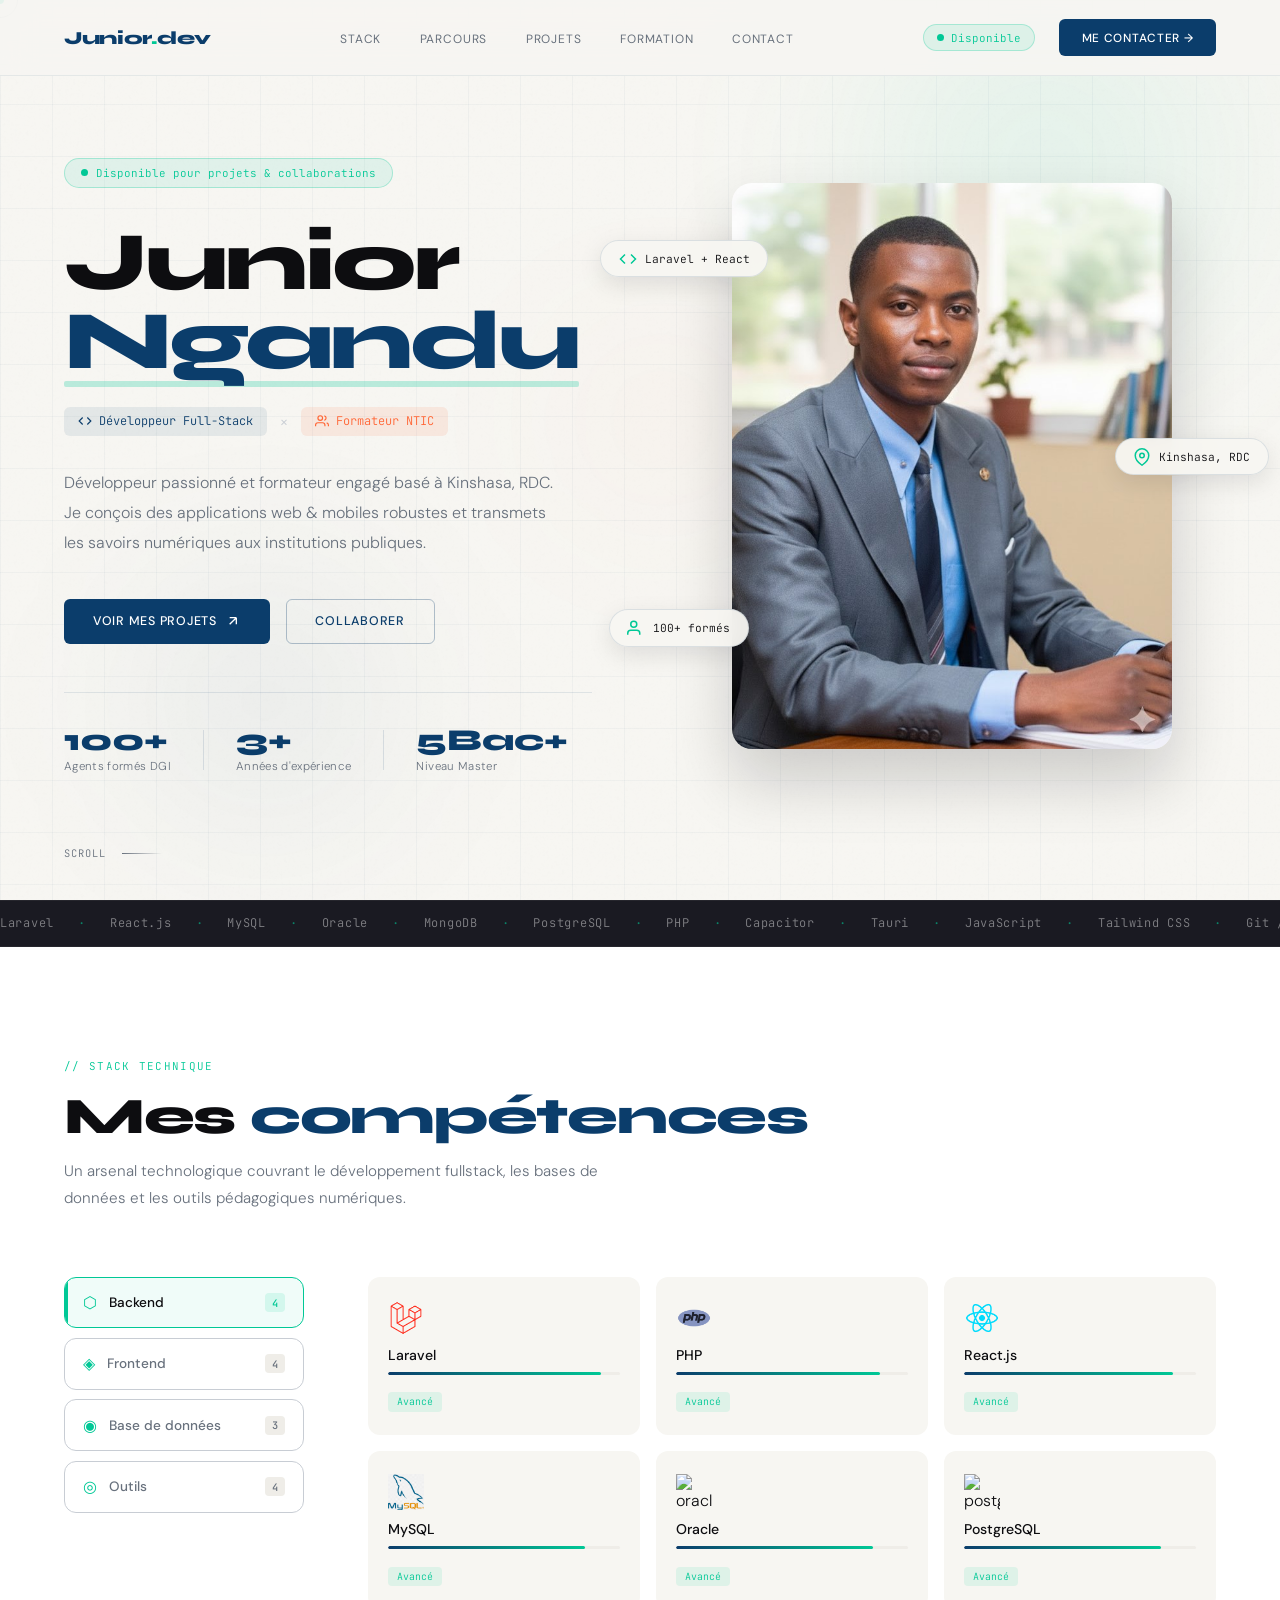
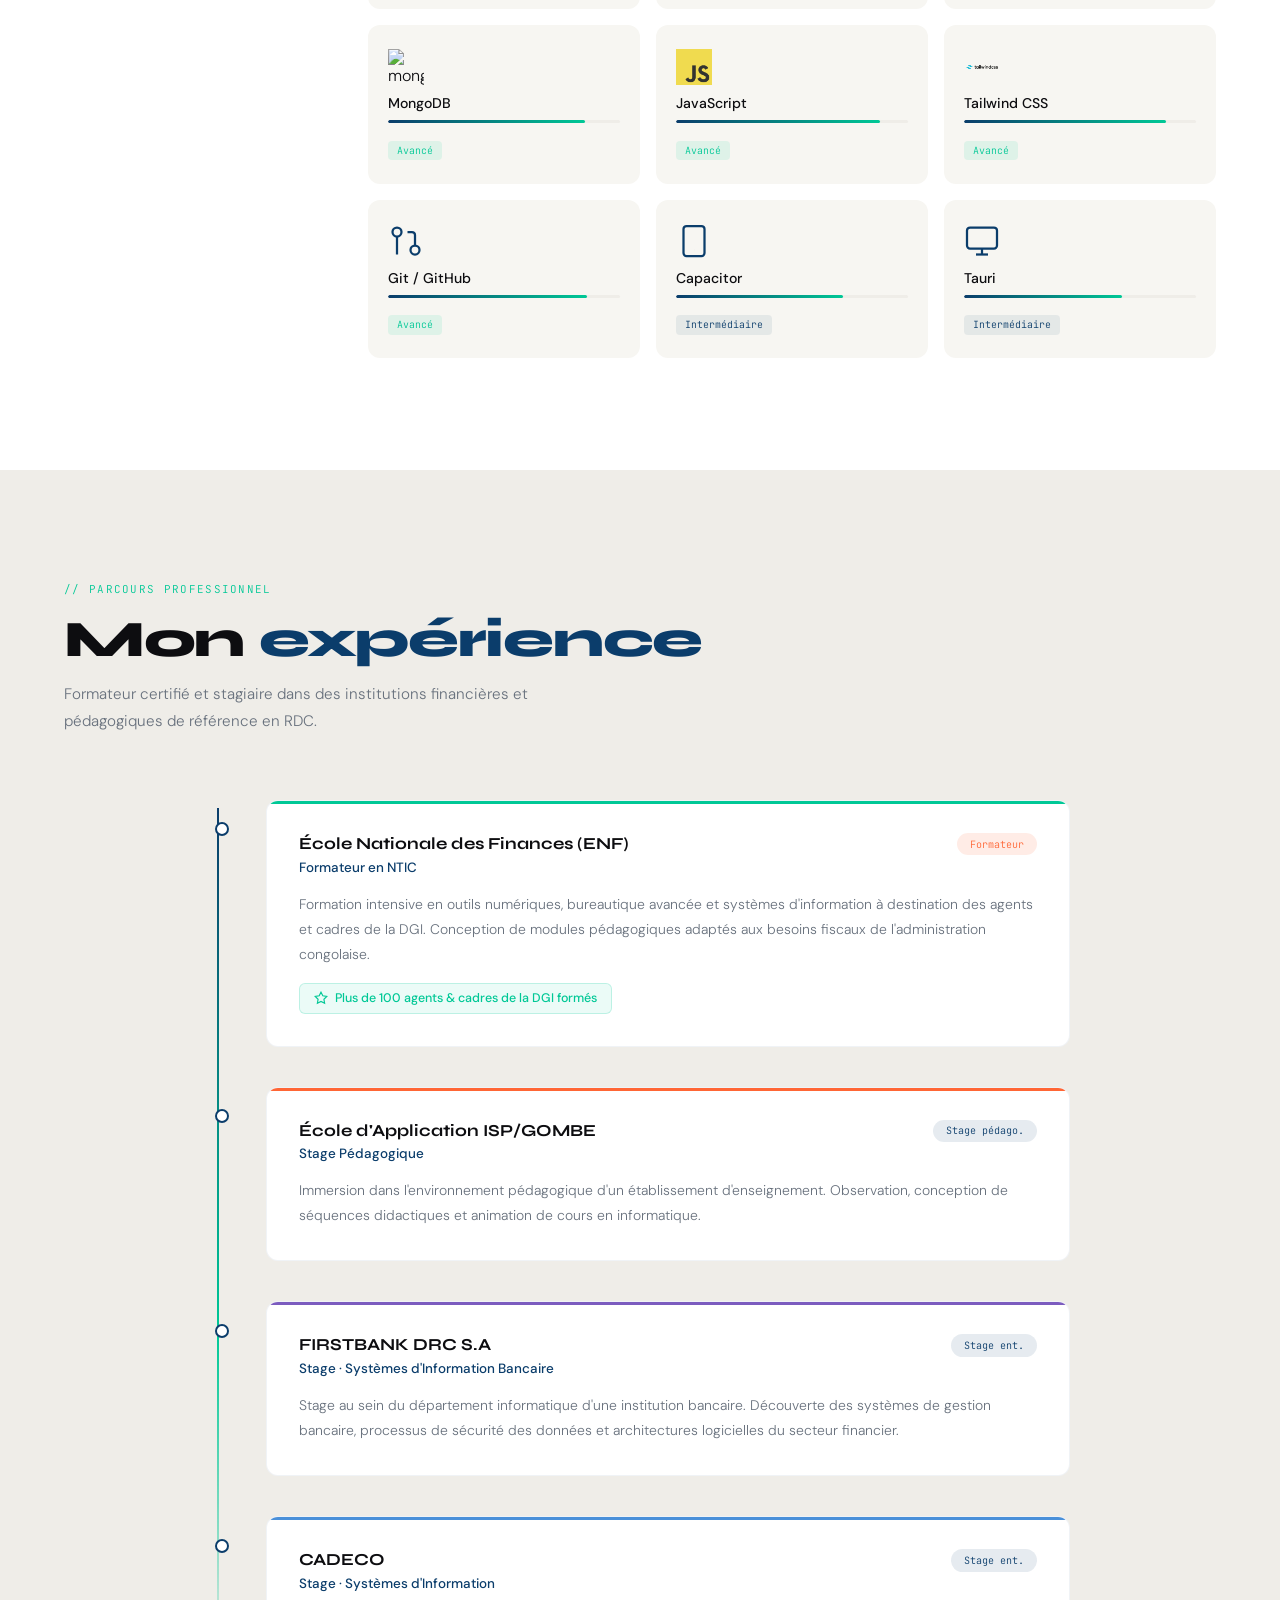
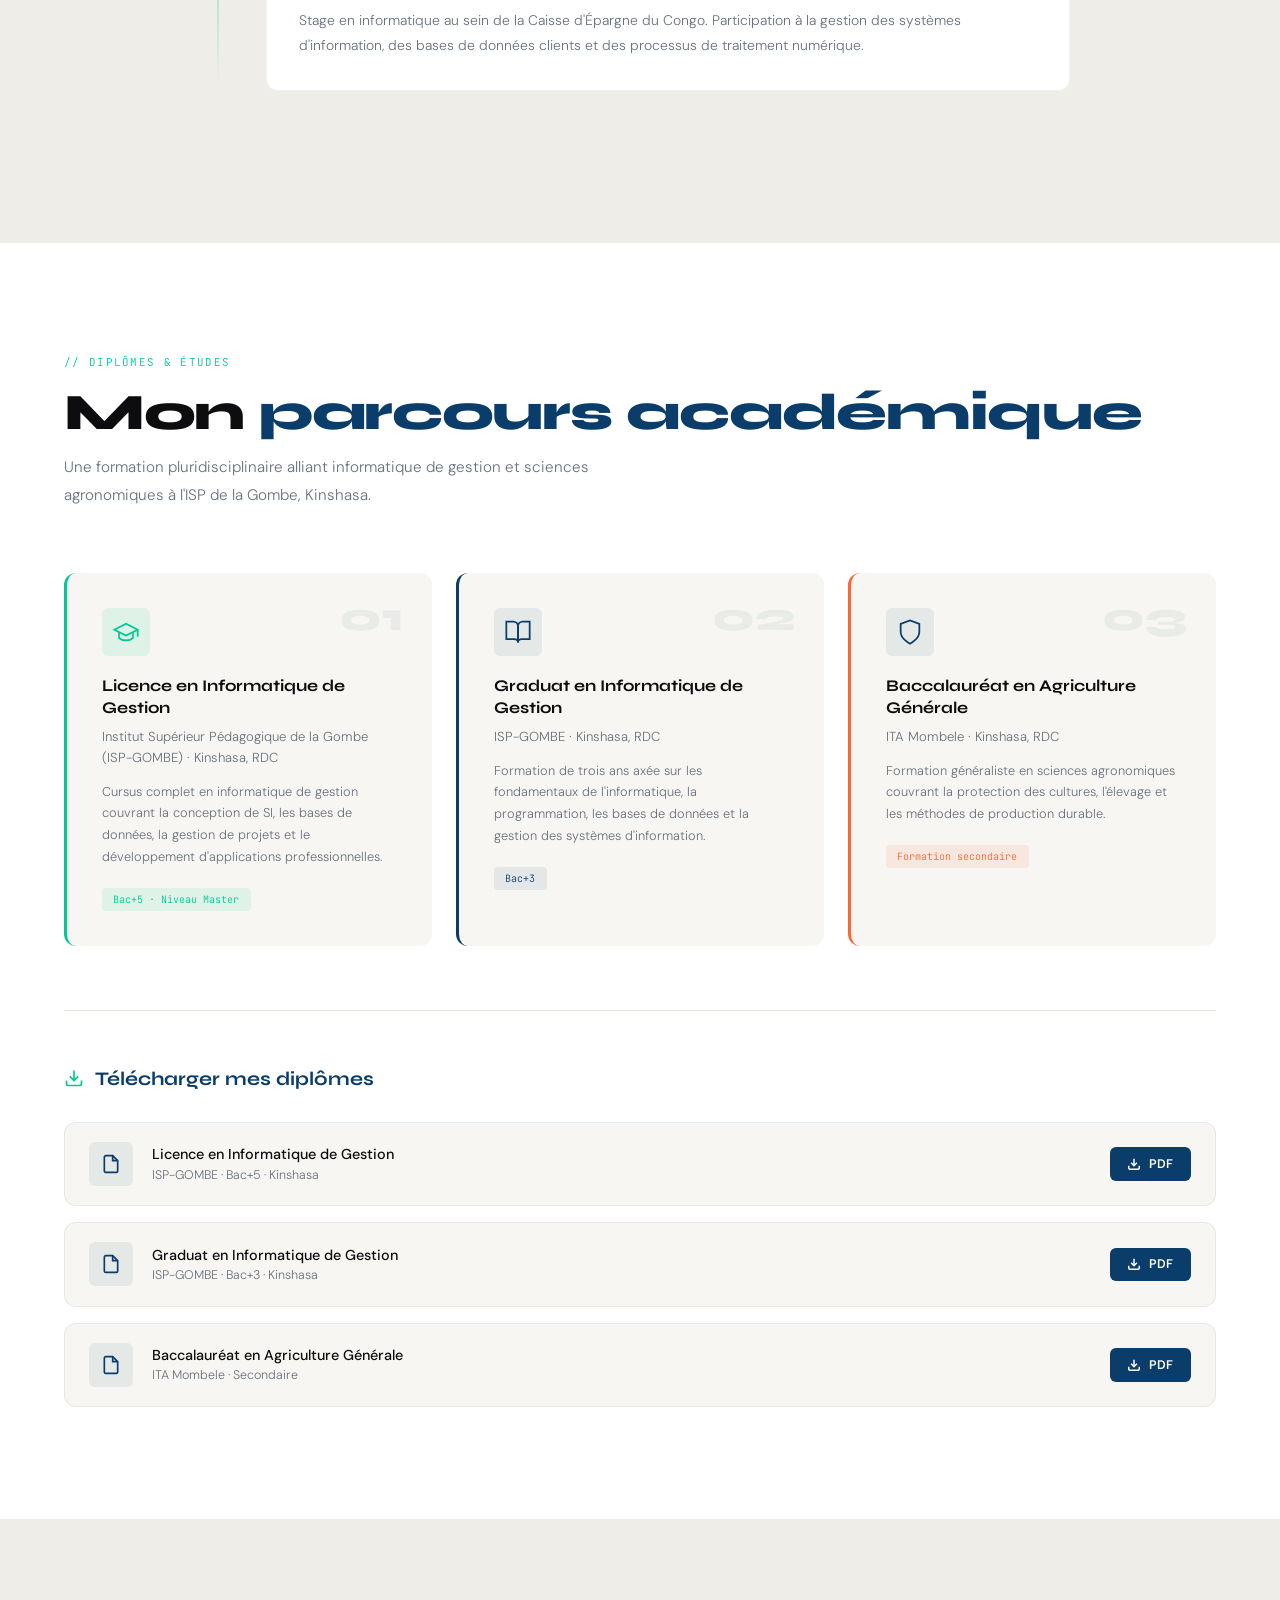
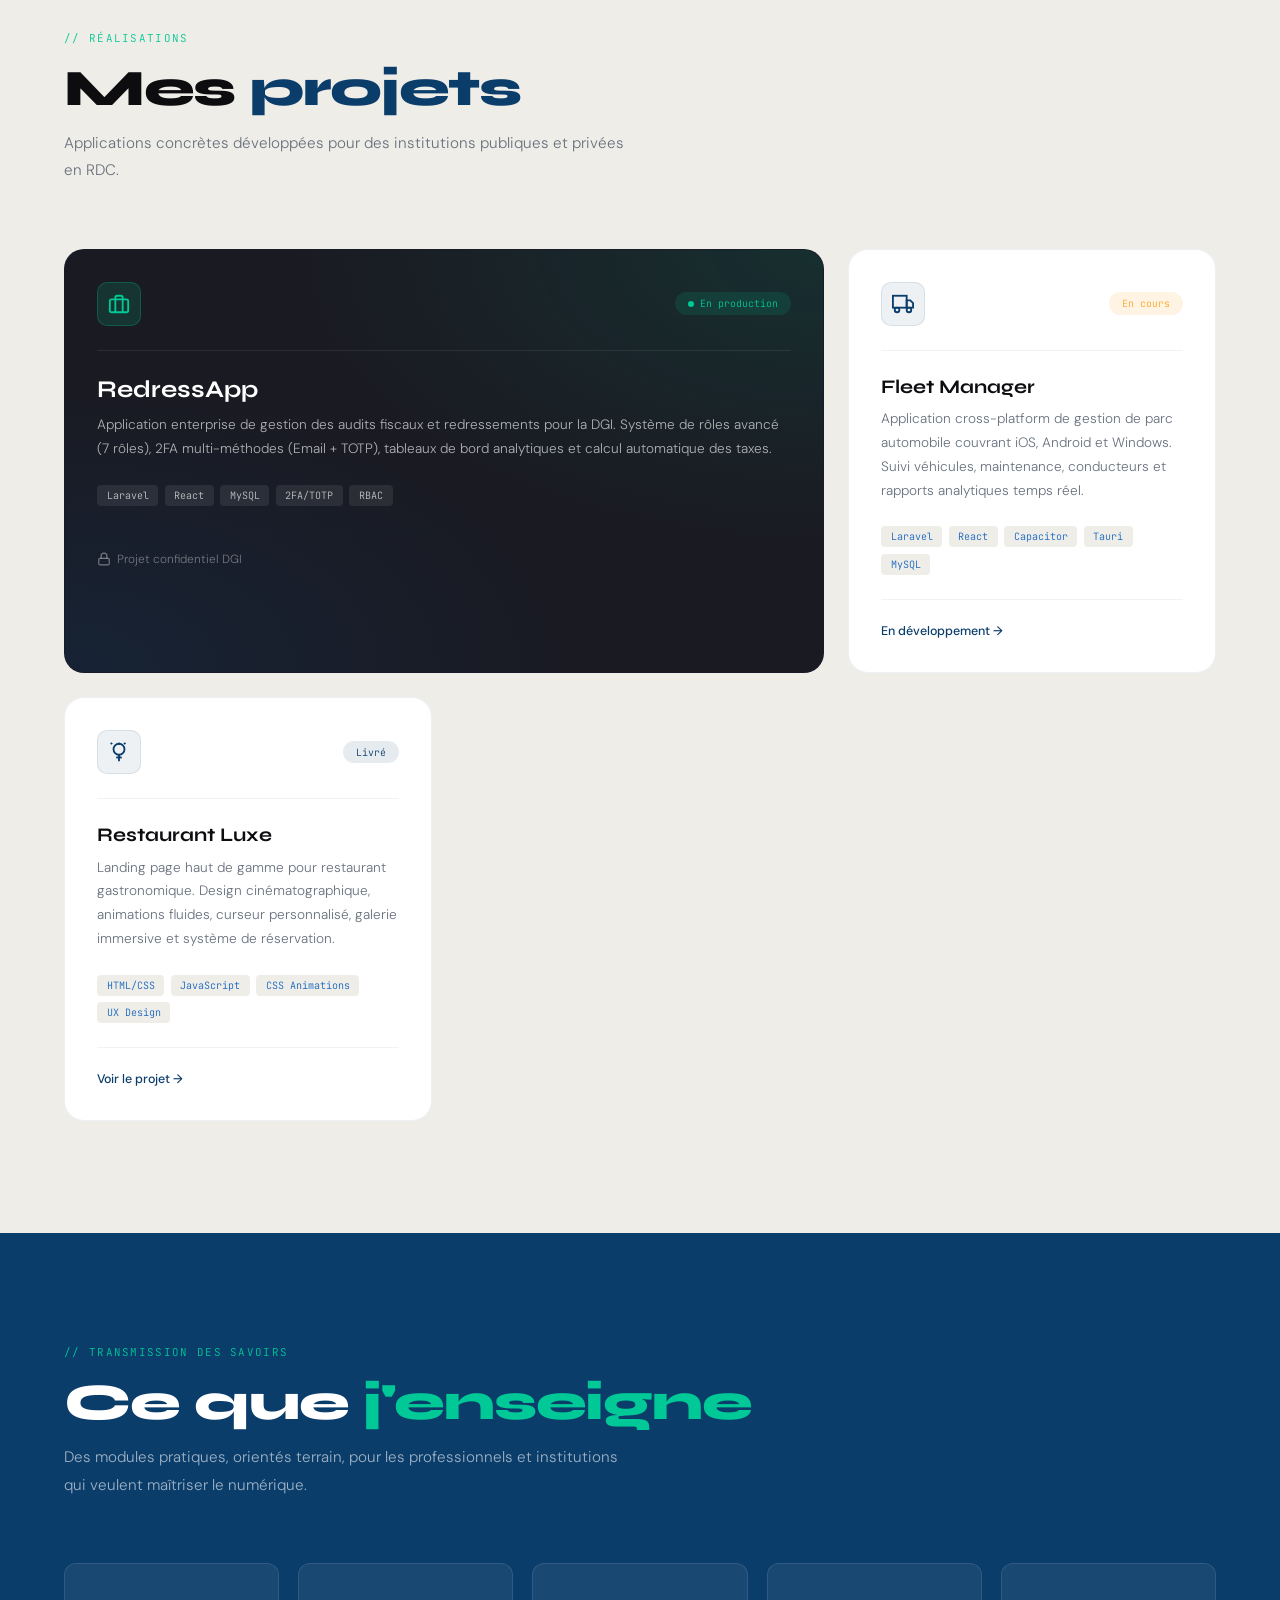
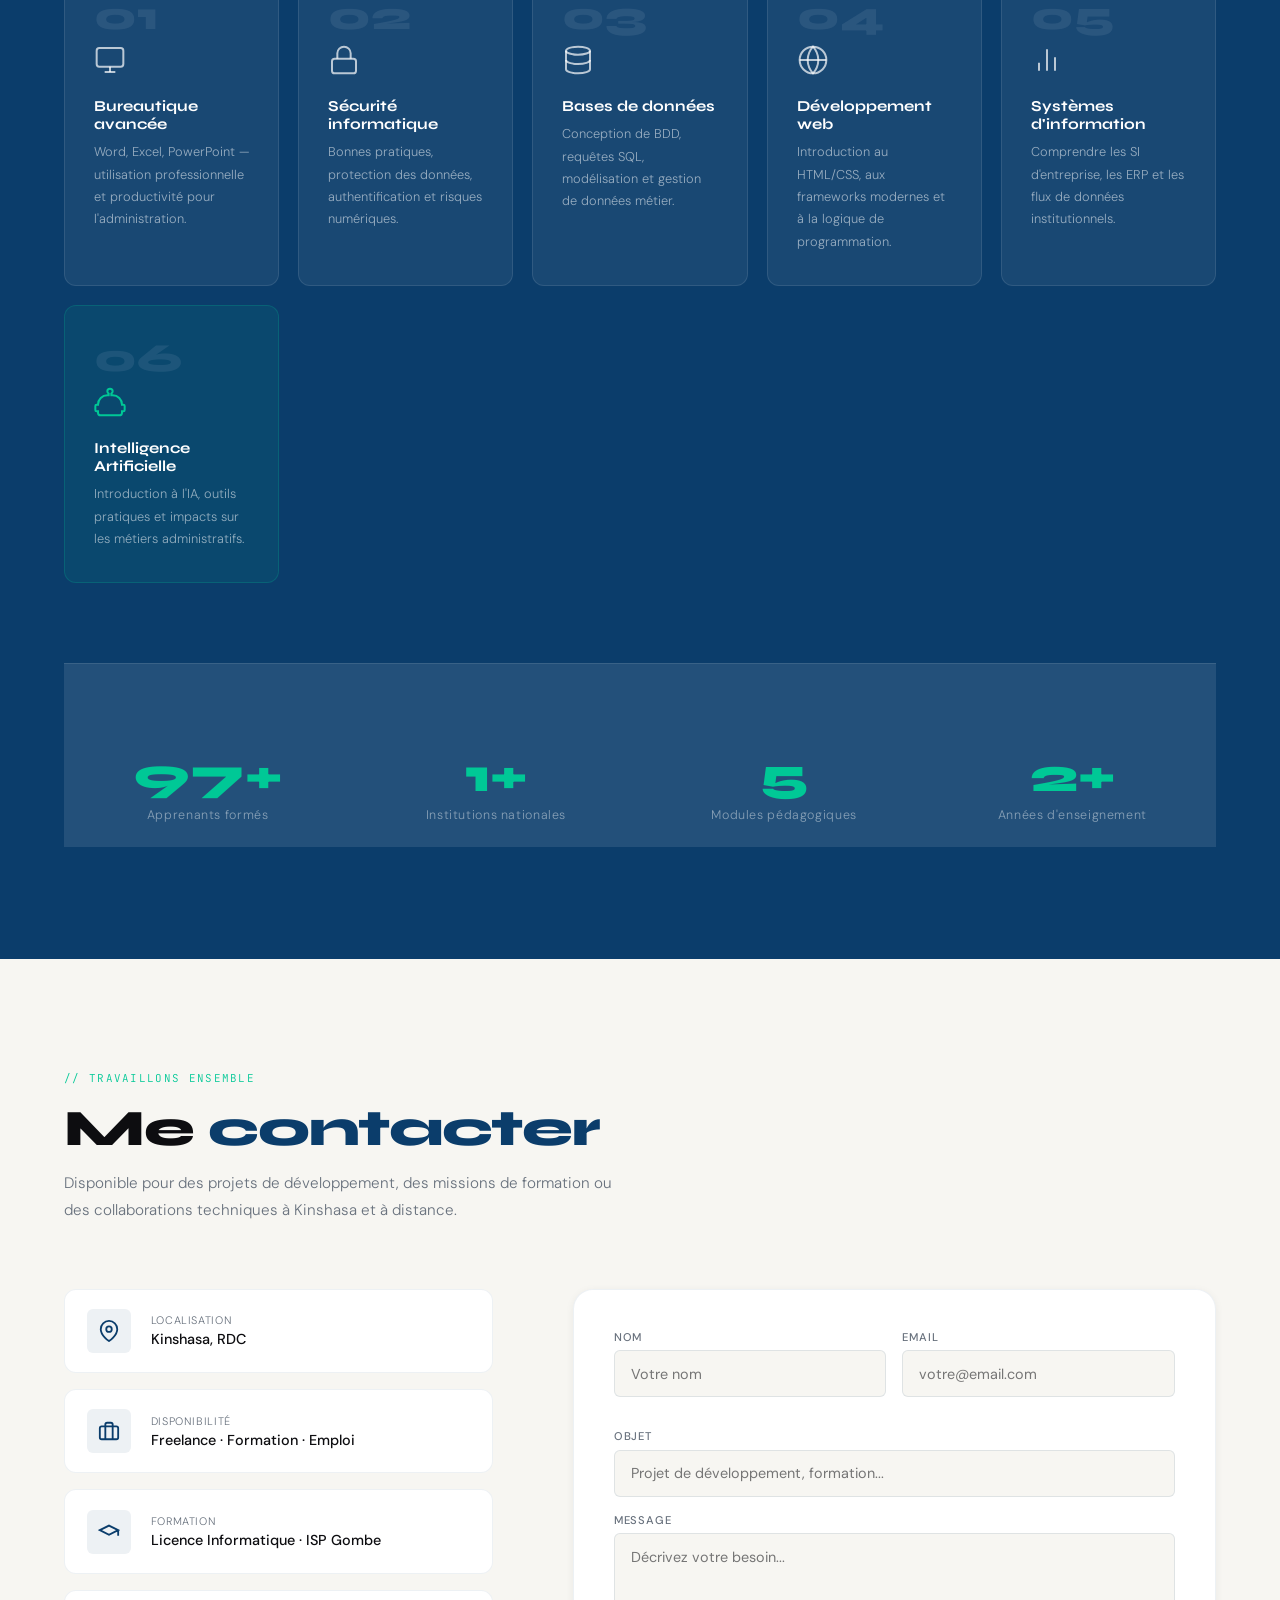
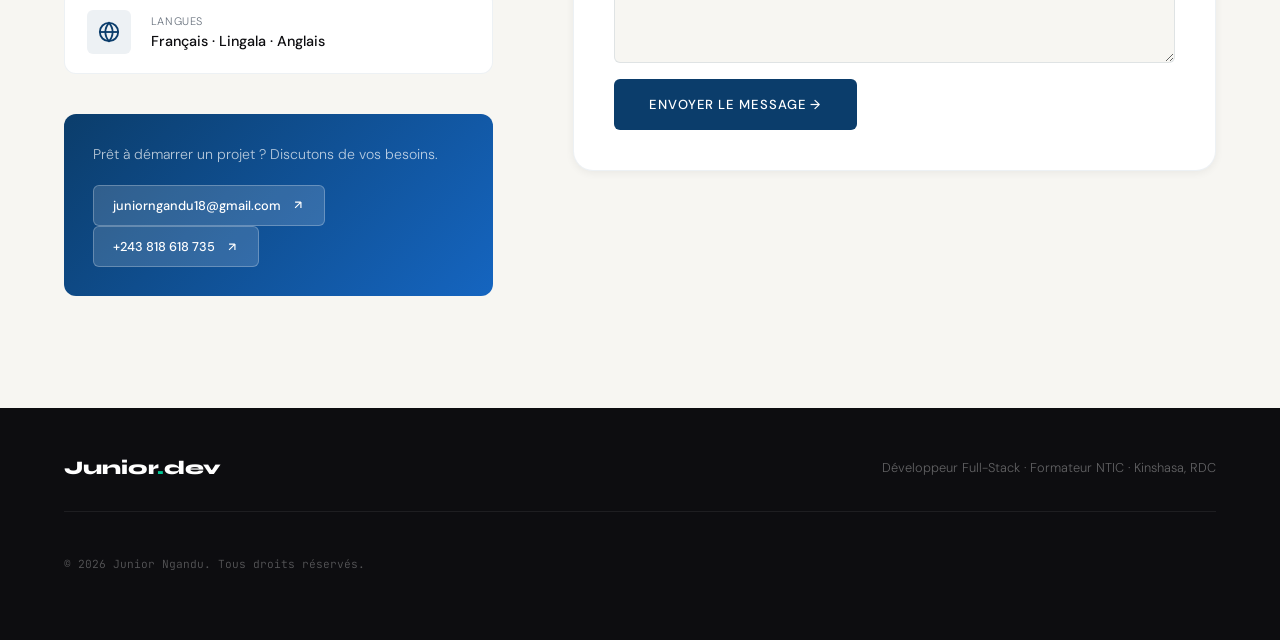
==== commit 33c5a3d7: "Update index.html" ====
--- a/index.html
+++ b/index.html
@@ -145,6 +145,9 @@
       <span>Laravel</span><span class="mx">·</span>
       <span>React.js</span><span class="mx">·</span>
       <span>MySQL</span><span class="mx">·</span>
+      <span>Oracle</span><span class="mx">·</span>
+      <span>MongoDB</span><span class="mx">·</span>
+      <span>PostgreSQL</span><span class="mx">·</span>
       <span>PHP</span><span class="mx">·</span>
       <span>Capacitor</span><span class="mx">·</span>
       <span>Tauri</span><span class="mx">·</span>
@@ -234,7 +237,7 @@
         </div>
         <div class="skill-card" data-cat="database">
           <div class="skill-card-inner">
-            <img src="images/oracle.png" alt="MySQL" class="skill-img">
+            <img src="images/oracle.png" alt="oracle" class="skill-img">
             <div class="skill-info">
               <div class="skill-name">Oracle</div>
               <div class="skill-level skill-level-85"><span></span></div>
@@ -244,7 +247,17 @@
         </div>
         <div class="skill-card" data-cat="database">
           <div class="skill-card-inner">
-            <img src="images/mongodb.j" alt="MySQL" class="skill-img">
+            <img src="images/postgre.png" alt="postgesql" class="skill-img">
+            <div class="skill-info">
+              <div class="skill-name">PostgreSQL</div>
+              <div class="skill-level skill-level-85"><span></span></div>
+            </div>
+            <span class="skill-badge">Avancé</span>
+          </div>
+        </div>
+        <div class="skill-card" data-cat="database">
+          <div class="skill-card-inner">
+            <img src="images/mongodb.j" alt="mongodb" class="skill-img">
             <div class="skill-info">
               <div class="skill-name">MongoDB</div>
               <div class="skill-level skill-level-85"><span></span></div>
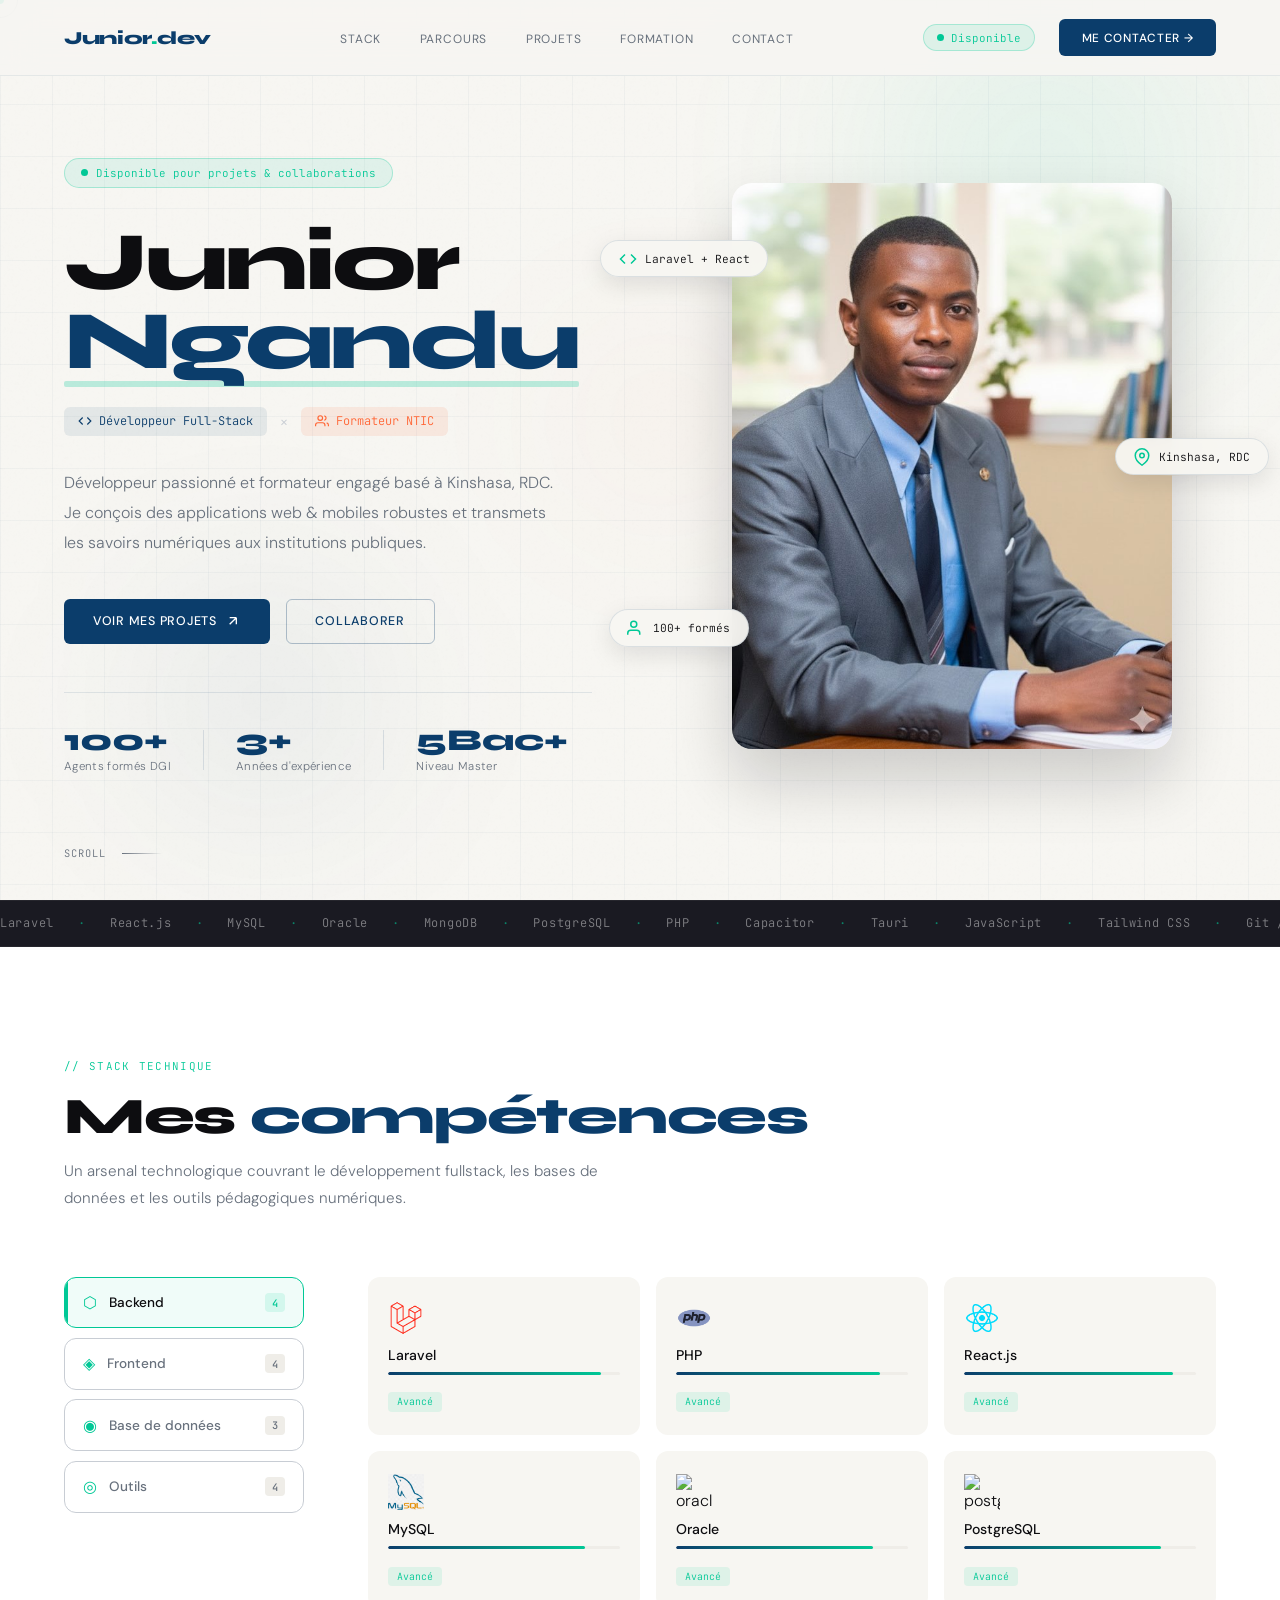
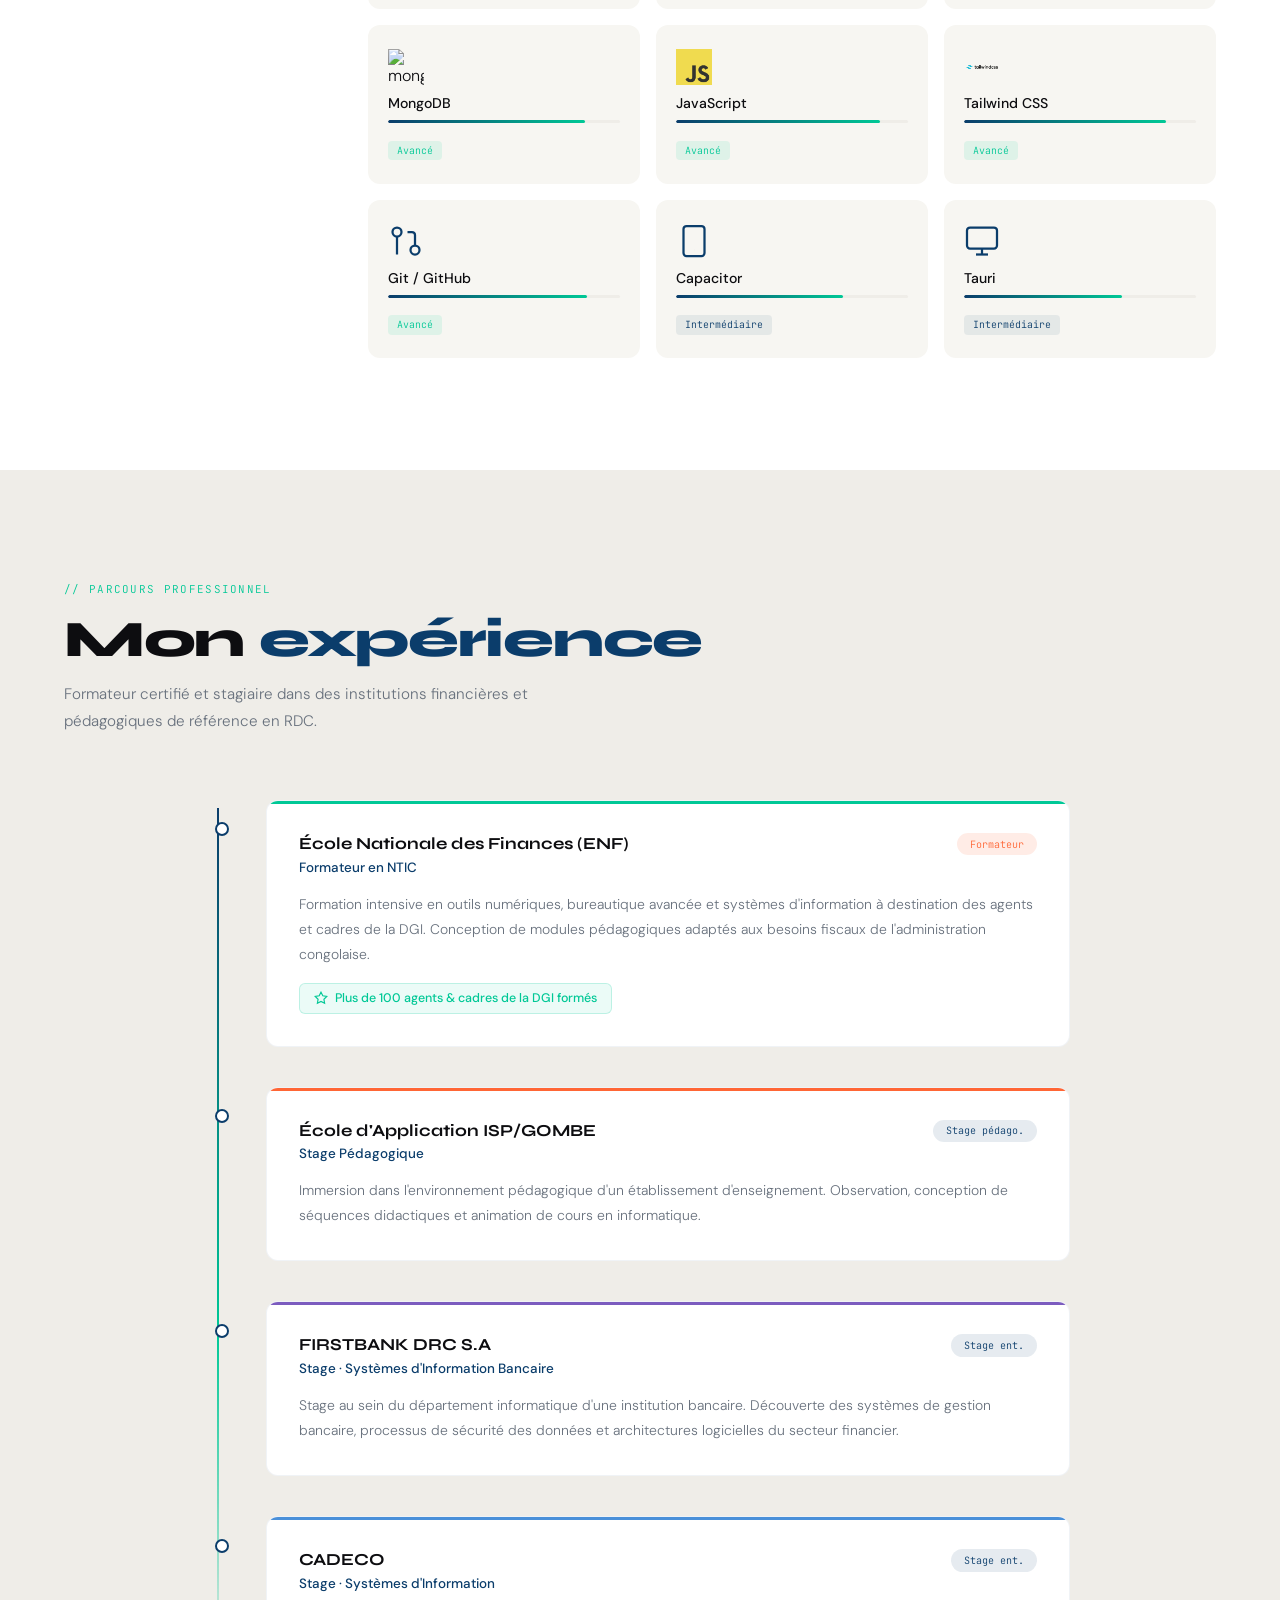
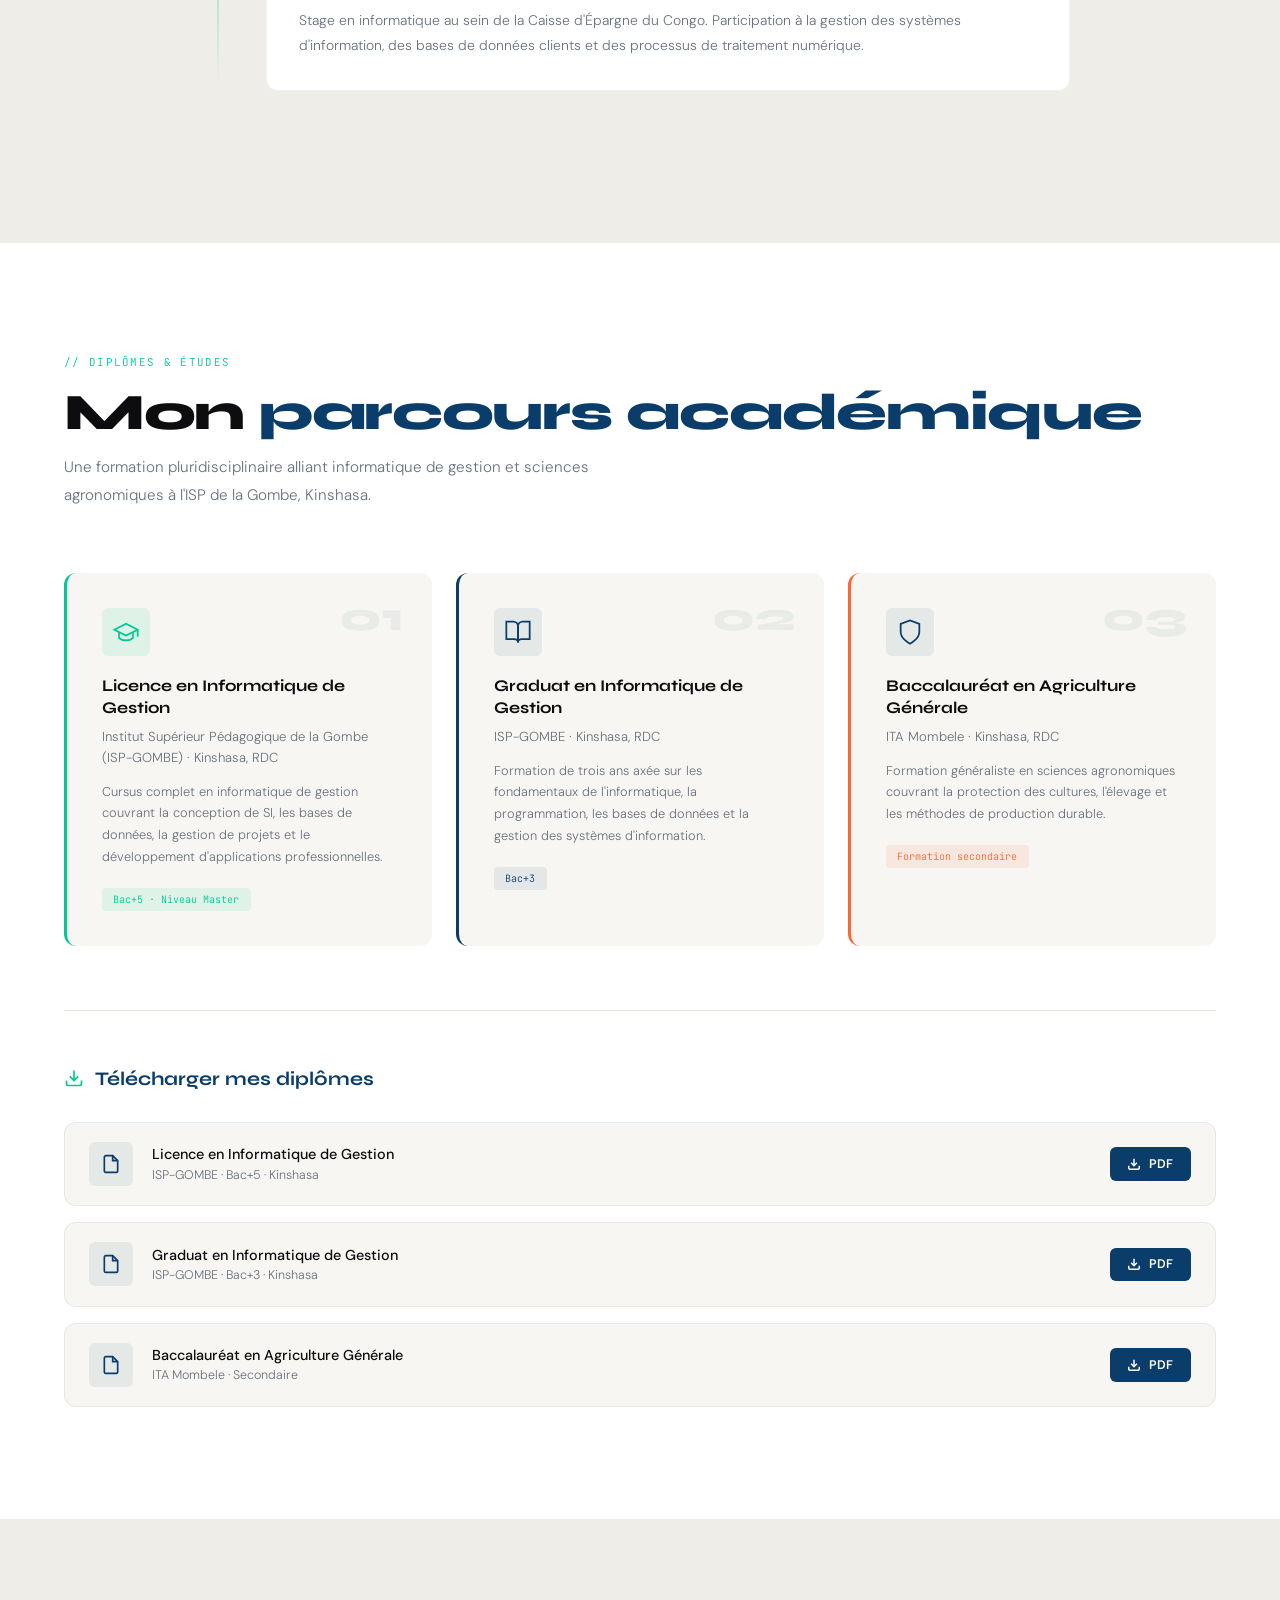
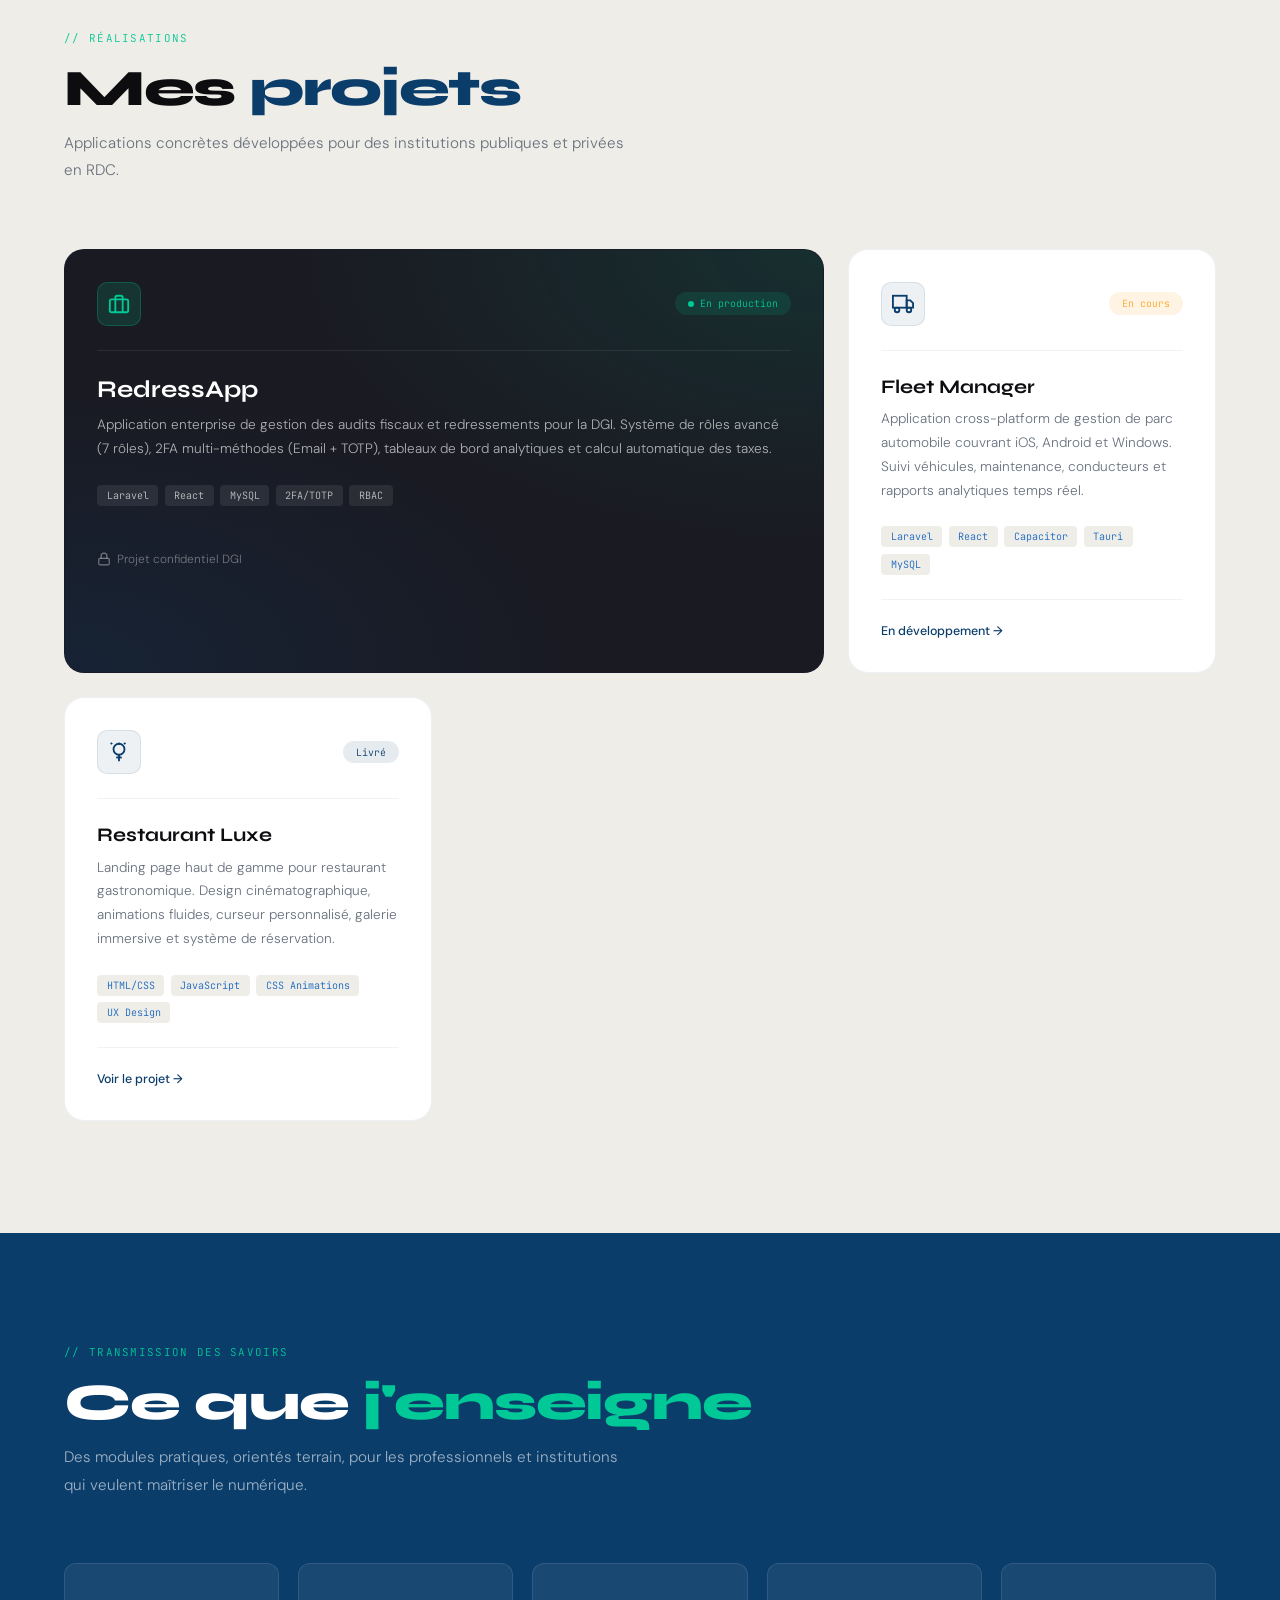
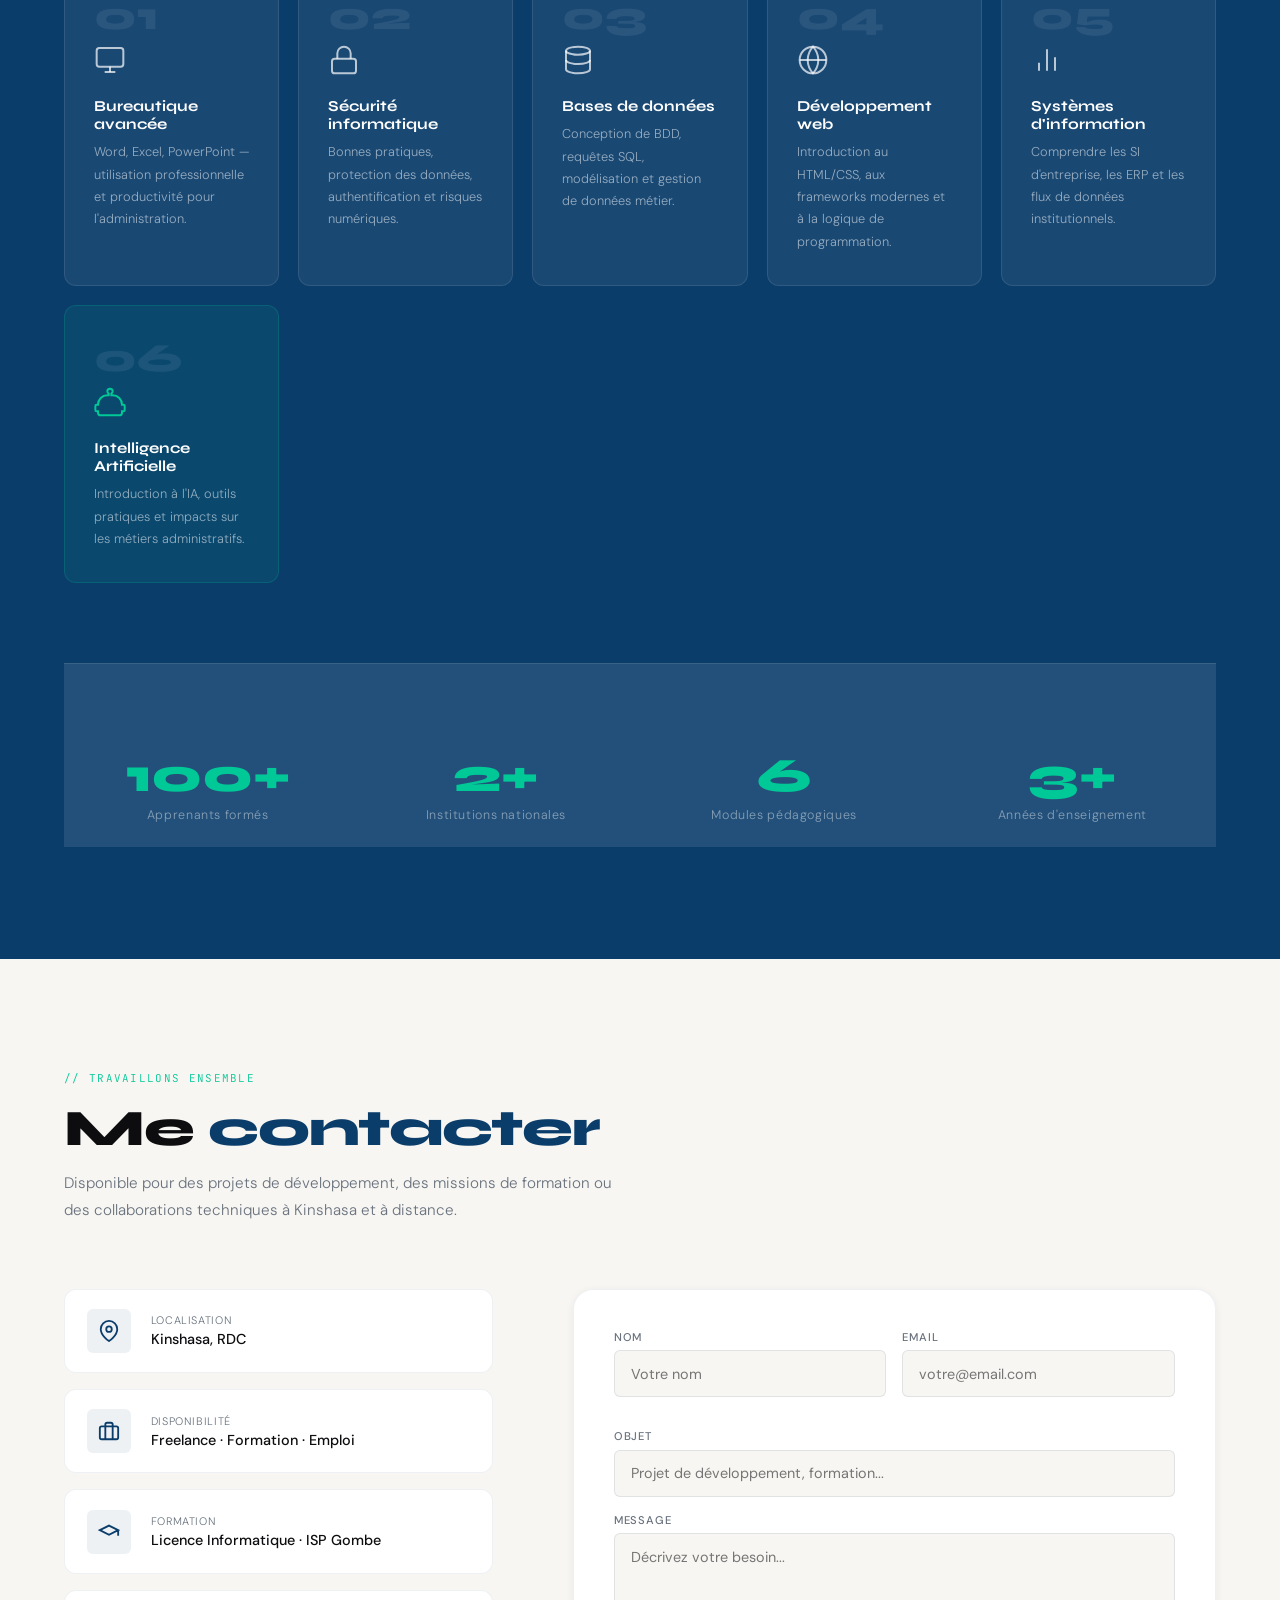
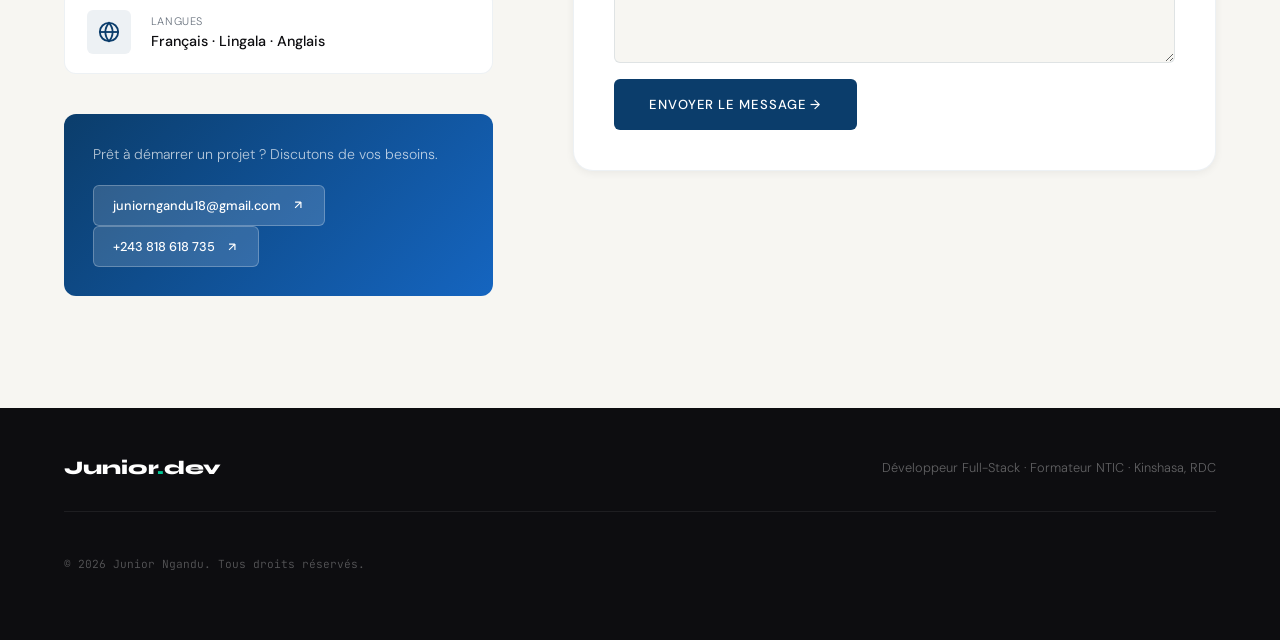
==== commit 1a3e0023: "Update index.html" ====
--- a/index.html
+++ b/index.html
@@ -247,7 +247,7 @@
         </div>
         <div class="skill-card" data-cat="database">
           <div class="skill-card-inner">
-            <img src="images/postgre.png" alt="postgesql" class="skill-img">
+            <img src="images/postgresql.png" alt="postgesql" class="skill-img">
             <div class="skill-info">
               <div class="skill-name">PostgreSQL</div>
               <div class="skill-level skill-level-85"><span></span></div>
@@ -257,7 +257,7 @@
         </div>
         <div class="skill-card" data-cat="database">
           <div class="skill-card-inner">
-            <img src="images/mongodb.j" alt="mongodb" class="skill-img">
+            <img src="images/mongodb.png" alt="mongodb" class="skill-img">
             <div class="skill-info">
               <div class="skill-name">MongoDB</div>
               <div class="skill-level skill-level-85"><span></span></div>
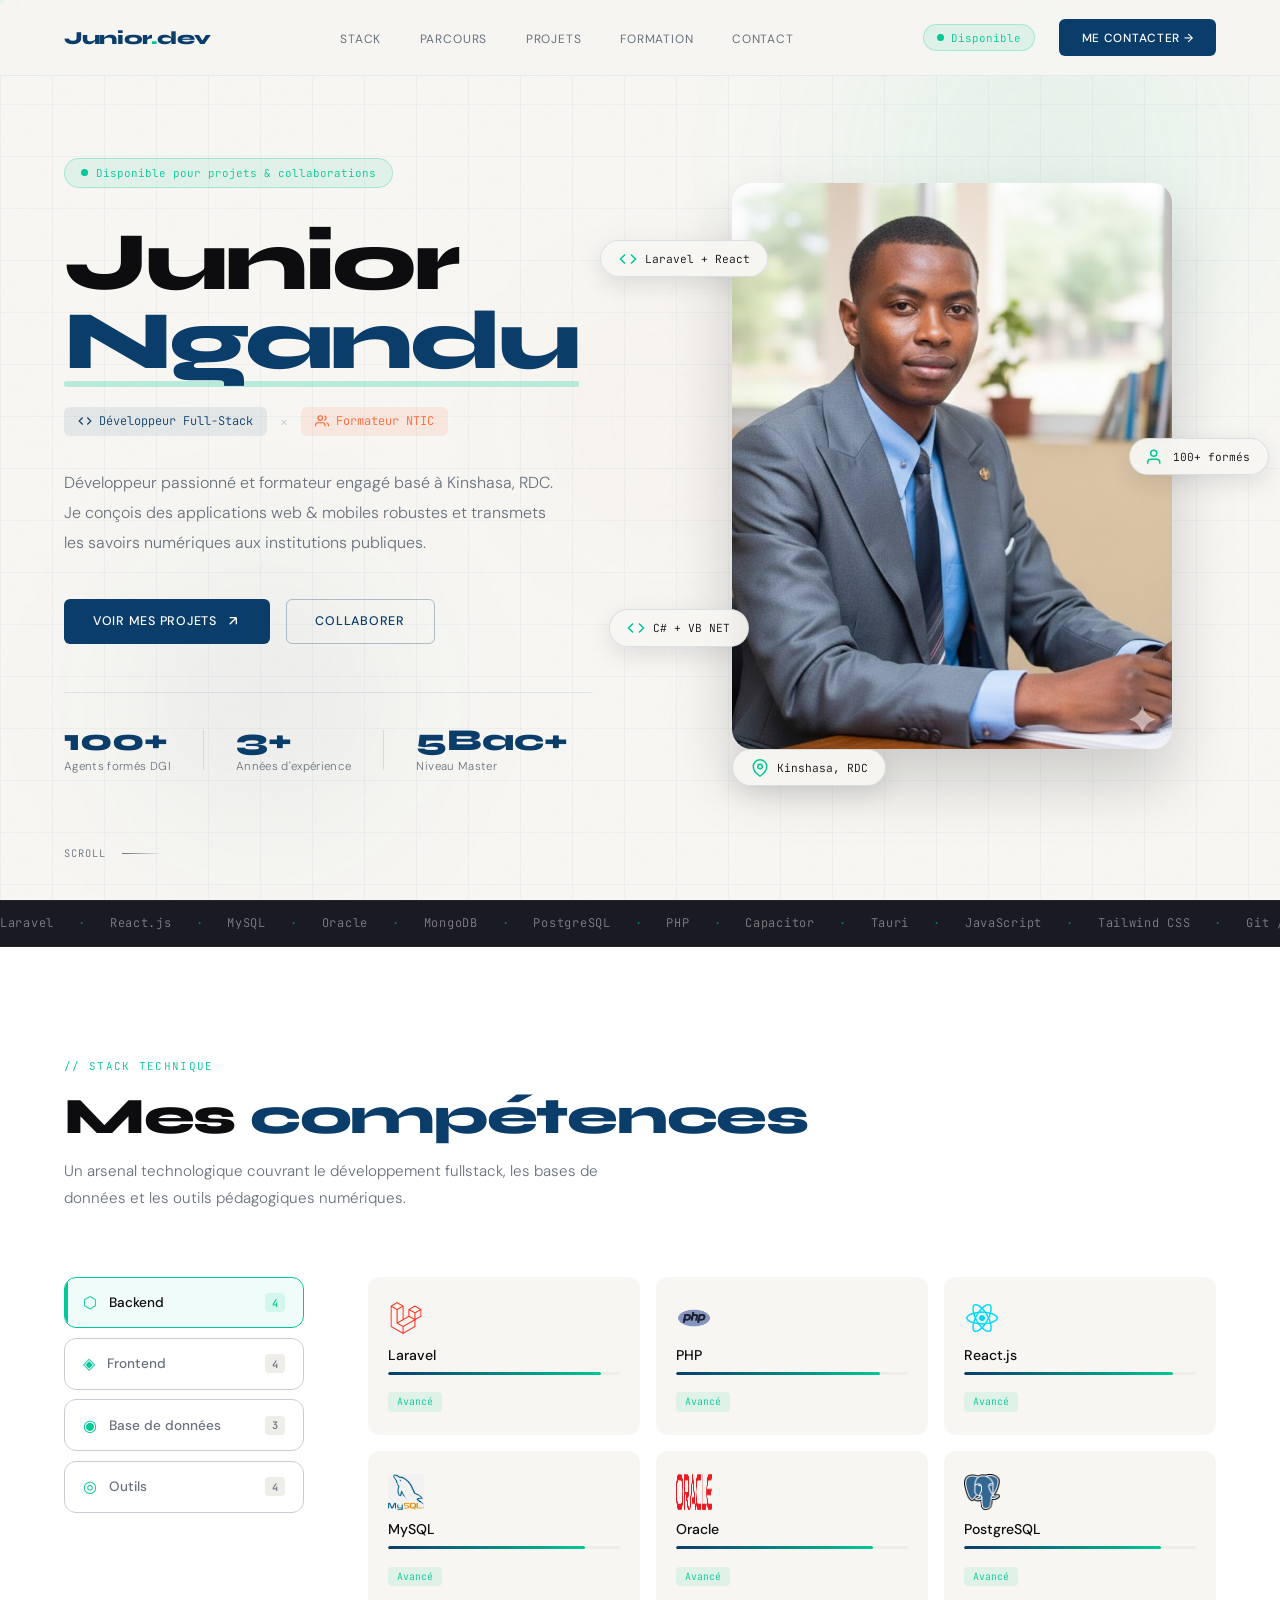
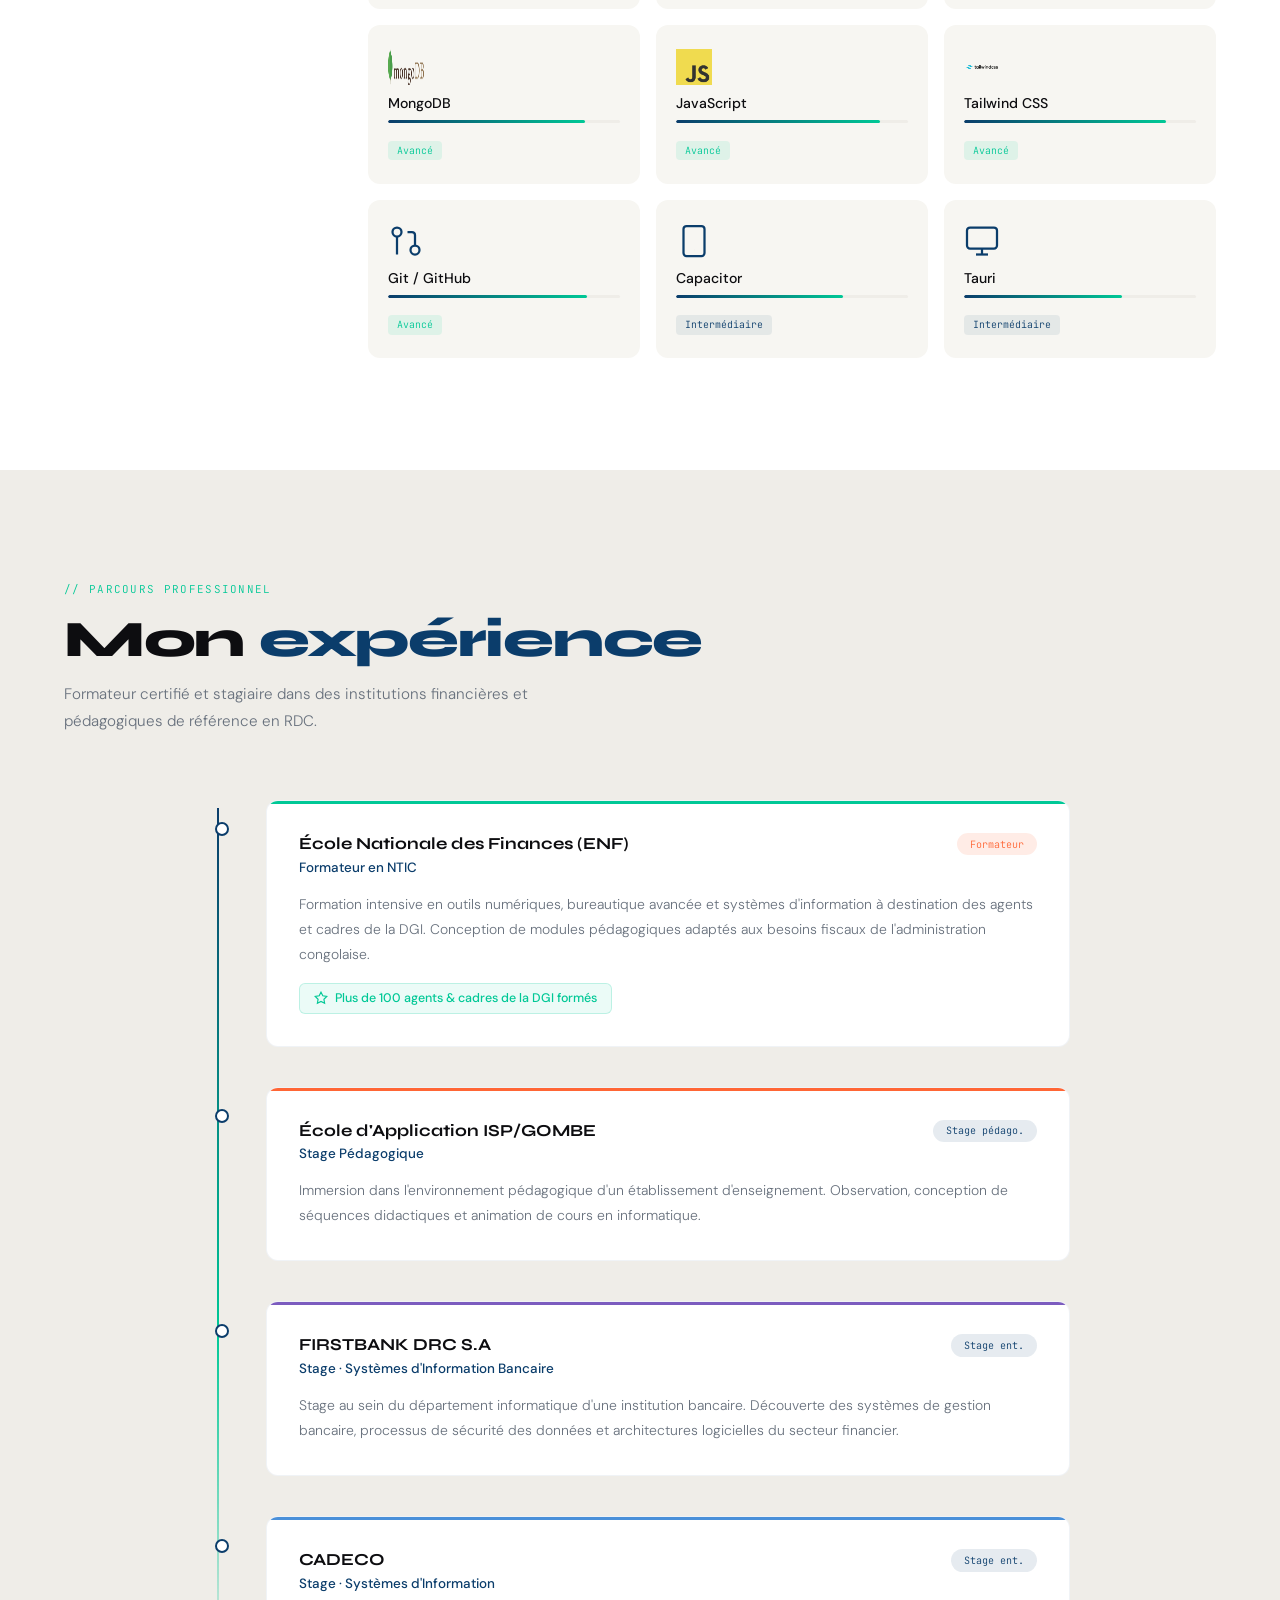
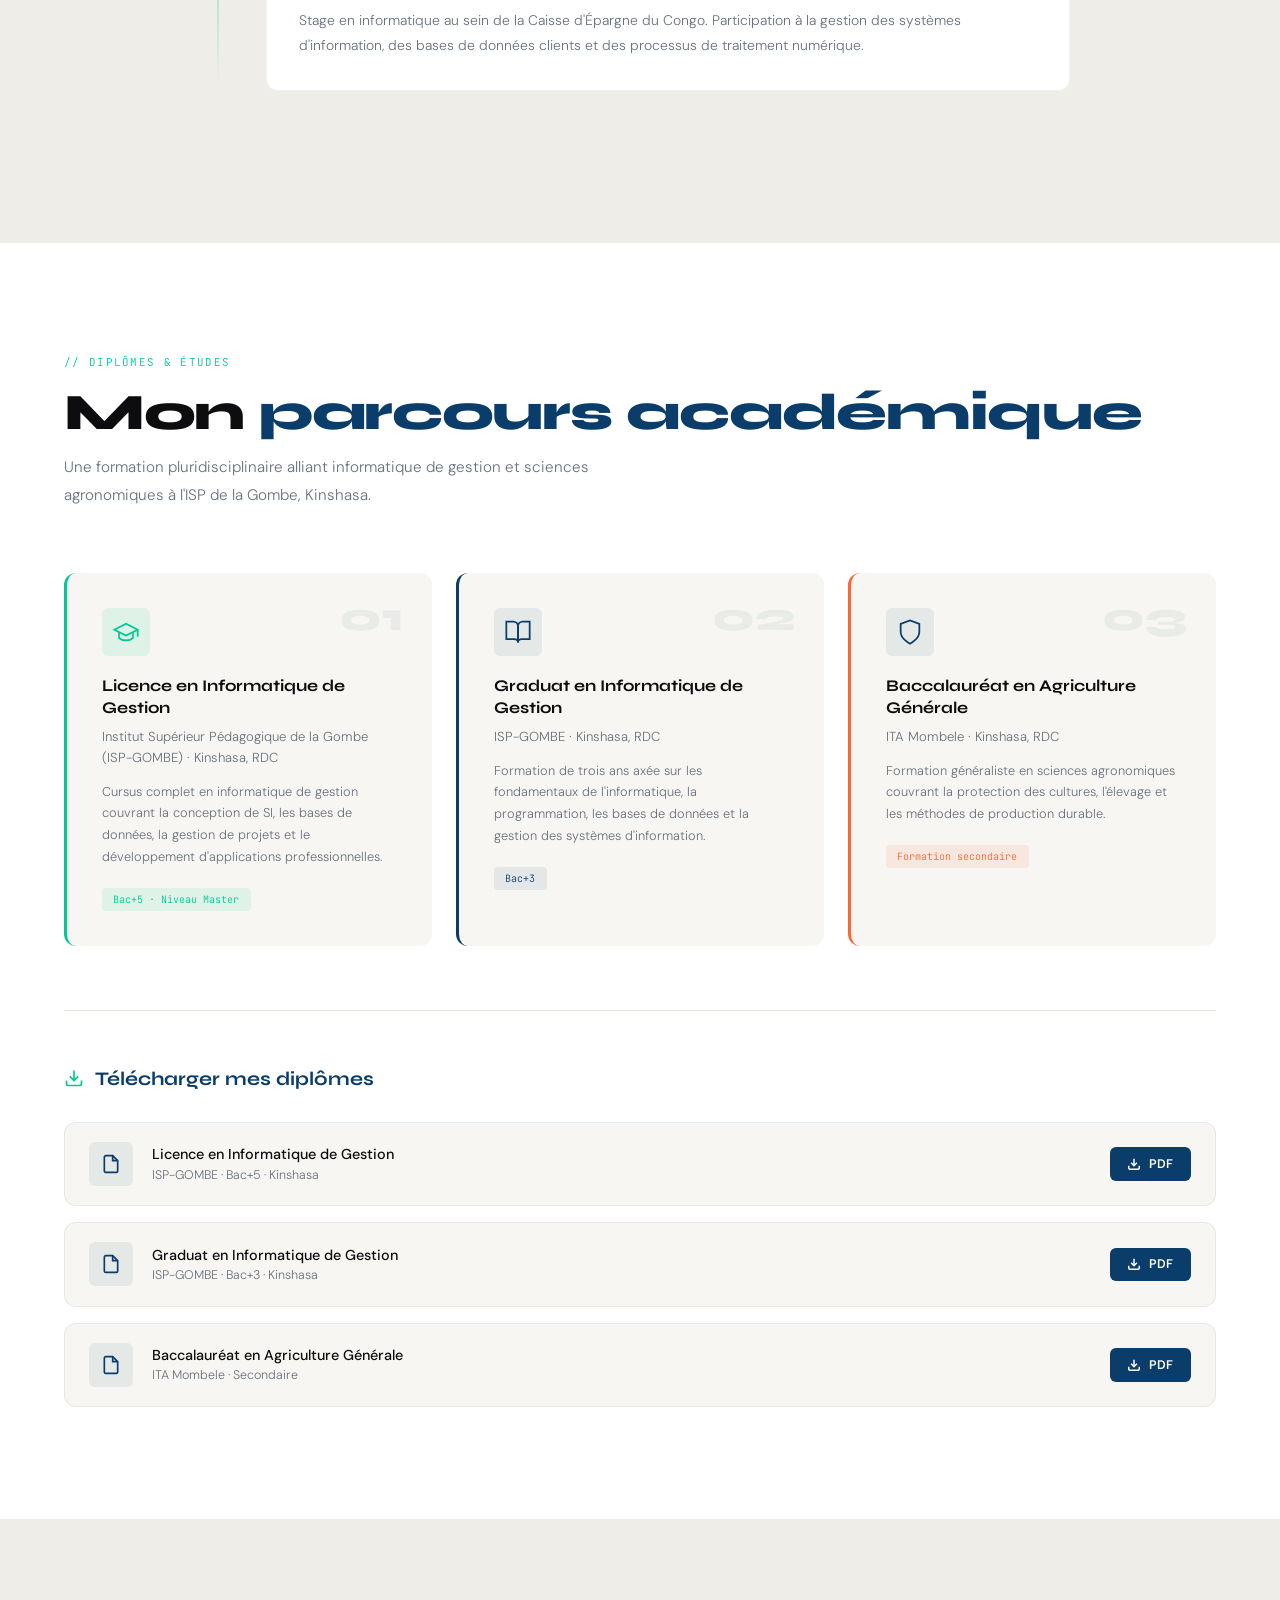
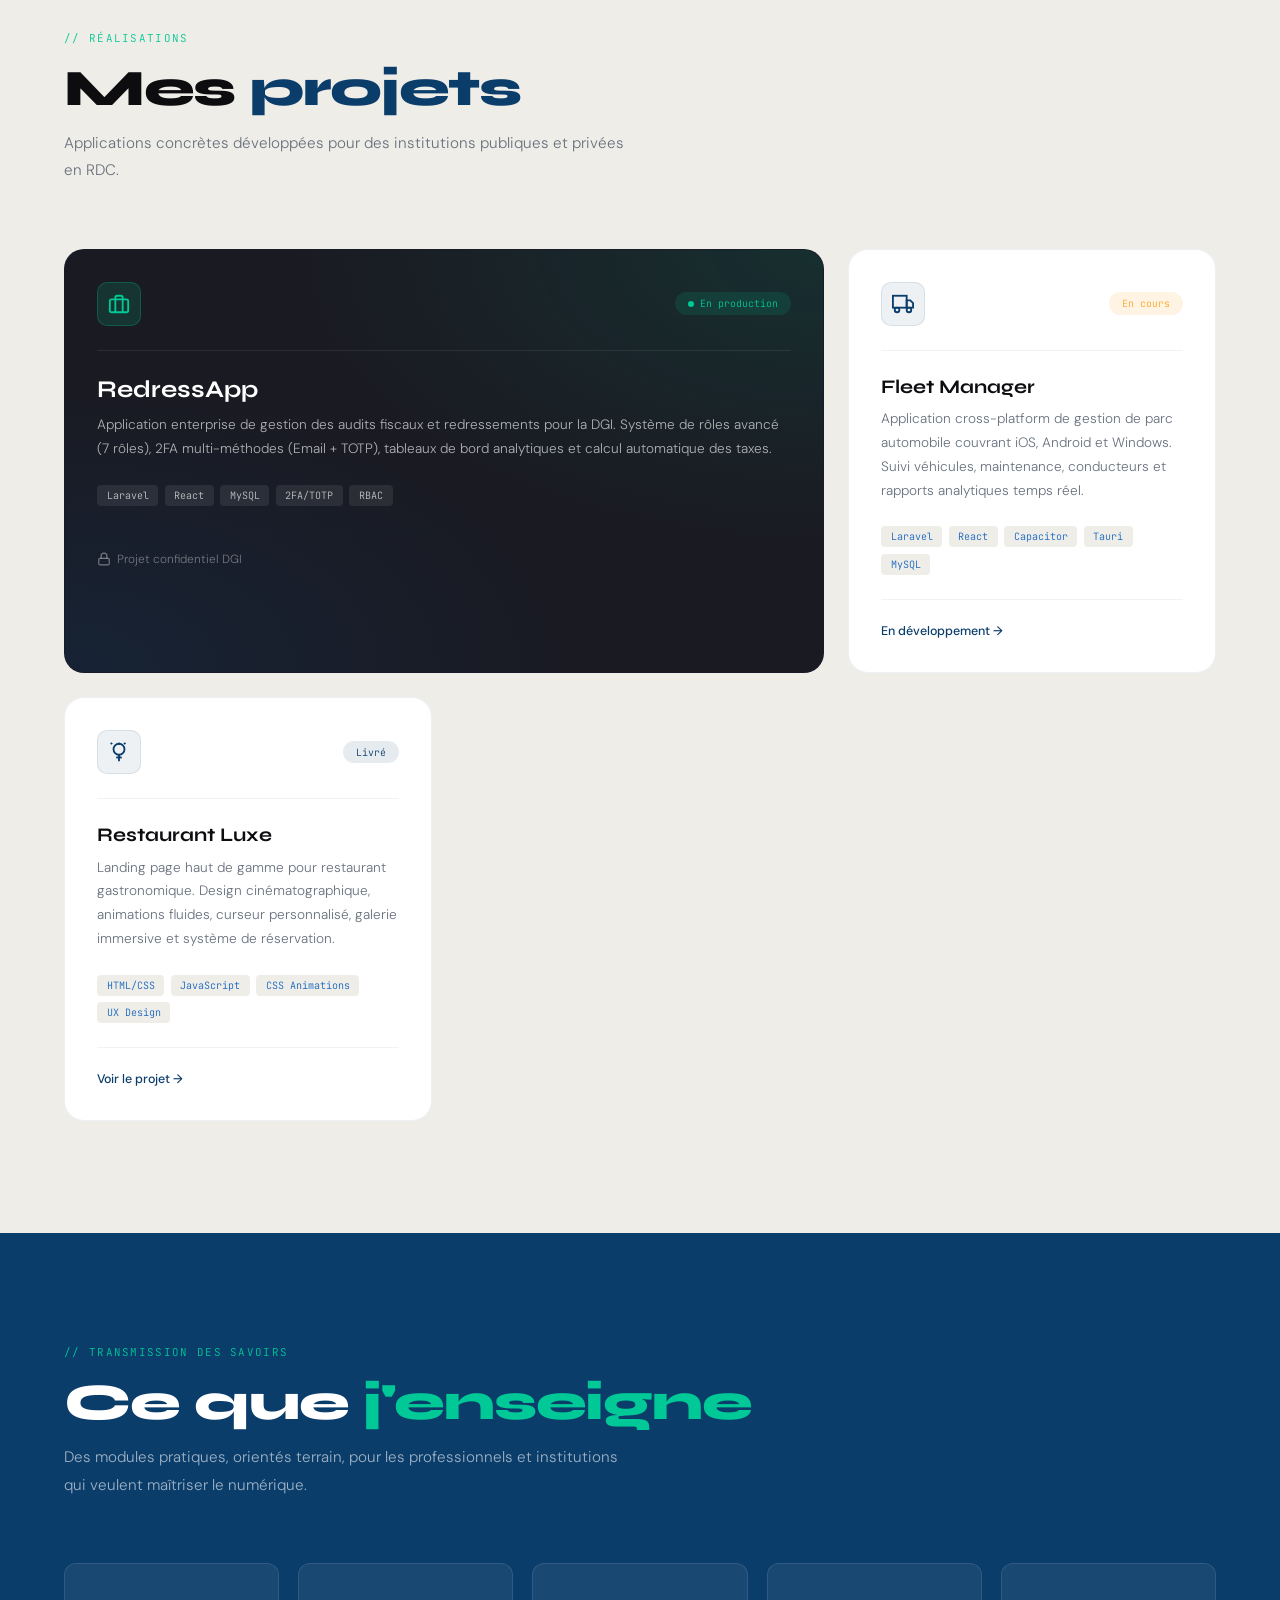
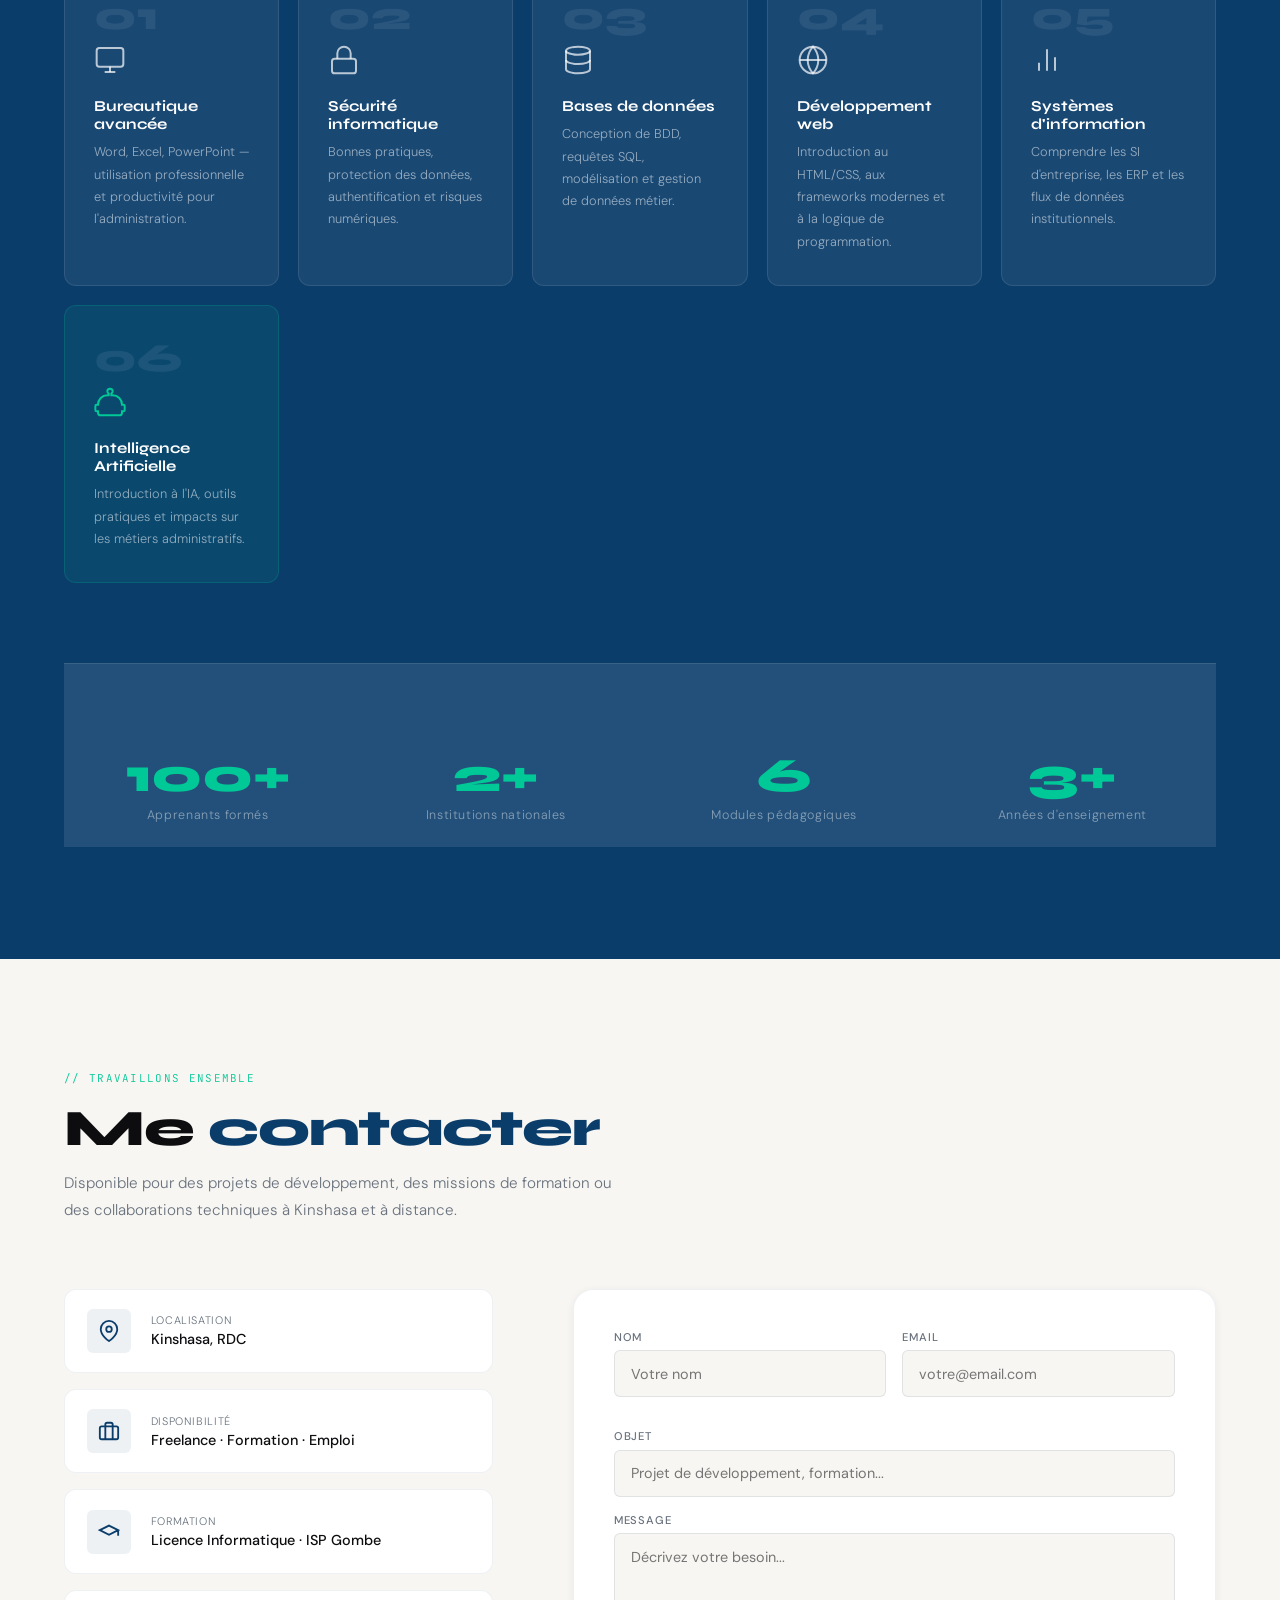
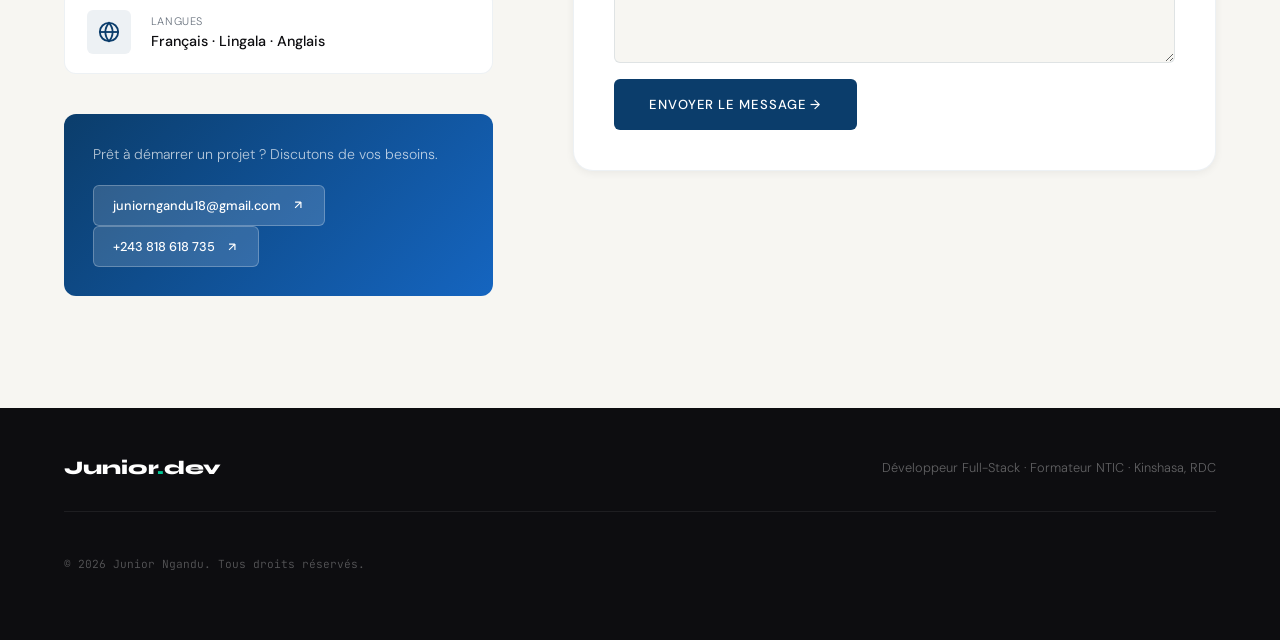
==== commit 835d10a5: "Update index.html" ====
--- a/index.html
+++ b/index.html
@@ -122,10 +122,14 @@
             Laravel + React
           </div>
           <div class="avatar-badge avatar-badge-2">
+            <svg width="18" height="18" viewBox="0 0 24 24" fill="none" stroke="currentColor" stroke-width="2"><polyline points="16 18 22 12 16 6"></polyline><polyline points="8 6 2 12 8 18"></polyline></svg>
+            C# + VB NET
+          </div>
+          <div class="avatar-badge avatar-badge-3">
             <svg width="18" height="18" viewBox="0 0 24 24" fill="none" stroke="currentColor" stroke-width="2"><path d="M17 21v-2a4 4 0 0 0-4-4H5a4 4 0 0 0-4 4v2"></path><circle cx="9" cy="7" r="4"></circle></svg>
             100+ formés
           </div>
-          <div class="avatar-badge avatar-badge-3">
+          <div class="avatar-badge avatar-badge-4">
             <svg width="18" height="18" viewBox="0 0 24 24" fill="none" stroke="currentColor" stroke-width="2"><path d="M21 10c0 7-9 13-9 13s-9-6-9-13a9 9 0 0 1 18 0z"></path><circle cx="12" cy="10" r="3"></circle></svg>
             Kinshasa, RDC
           </div>
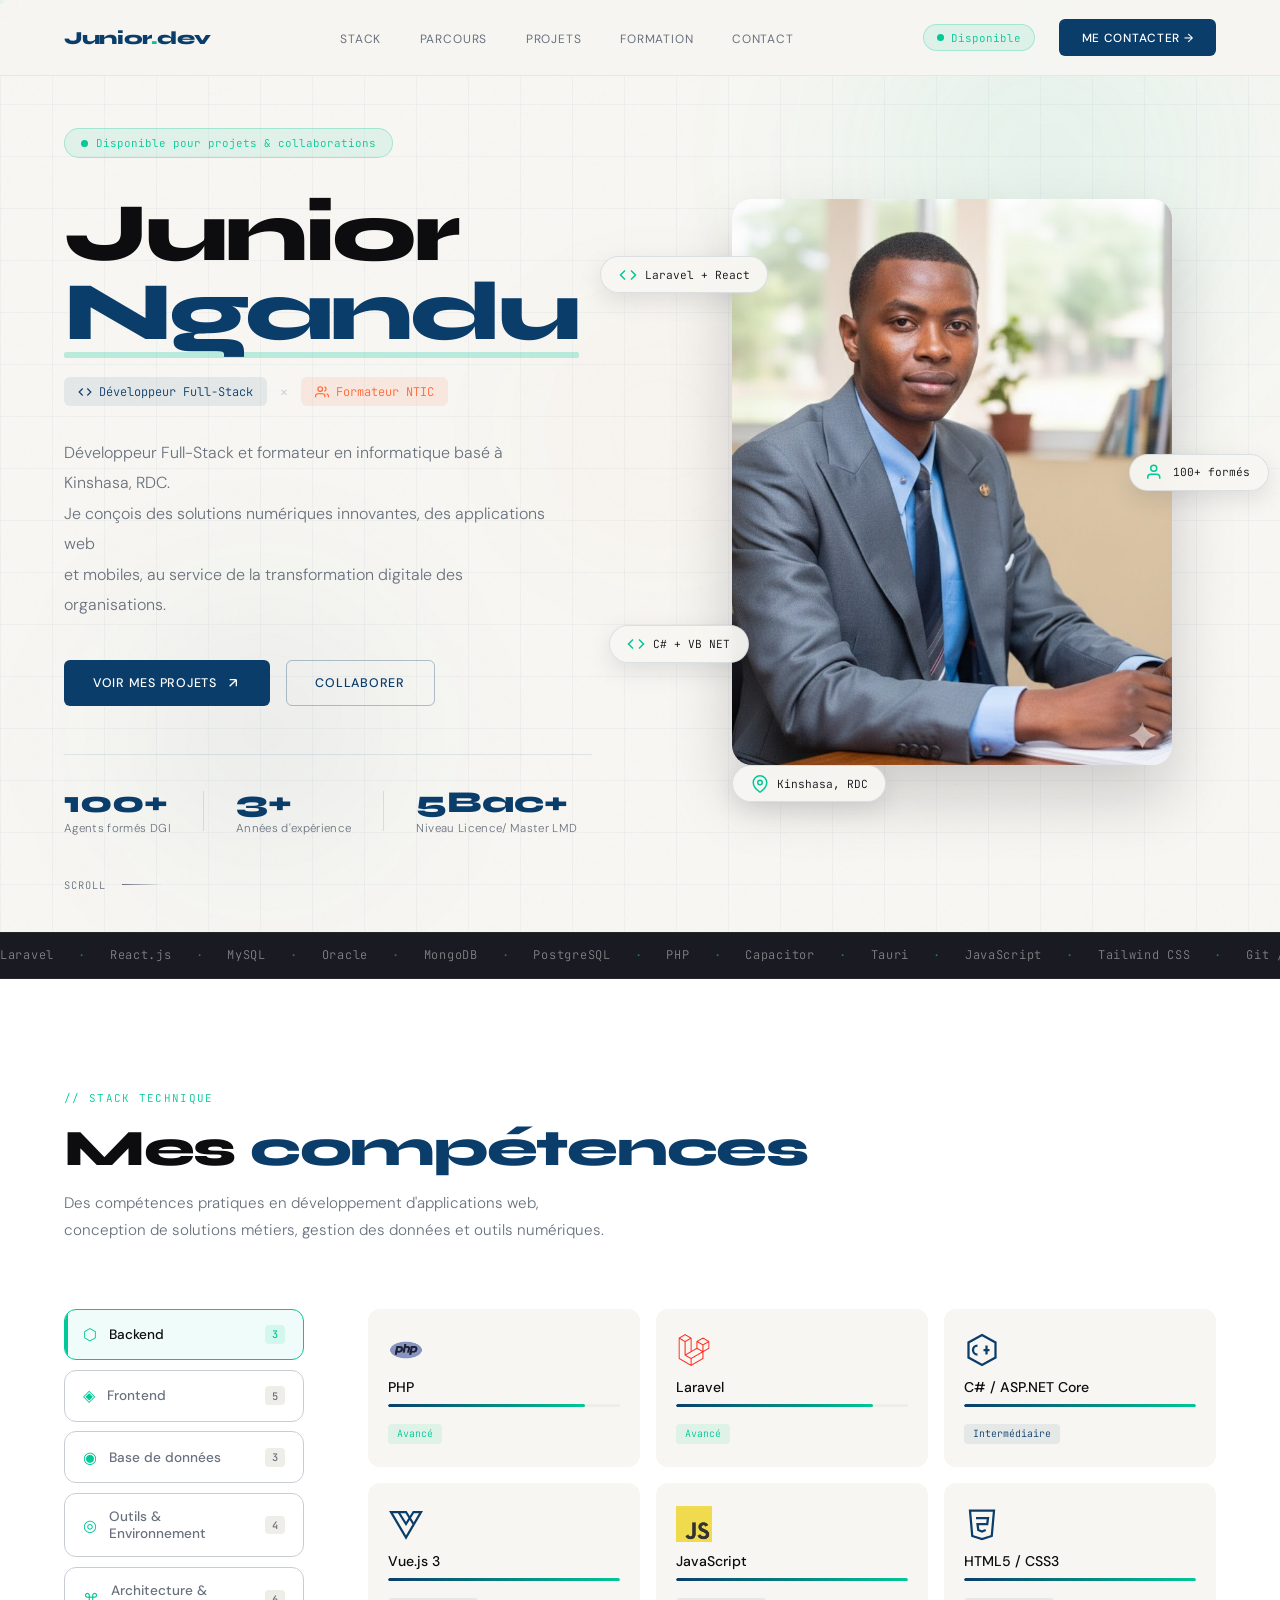
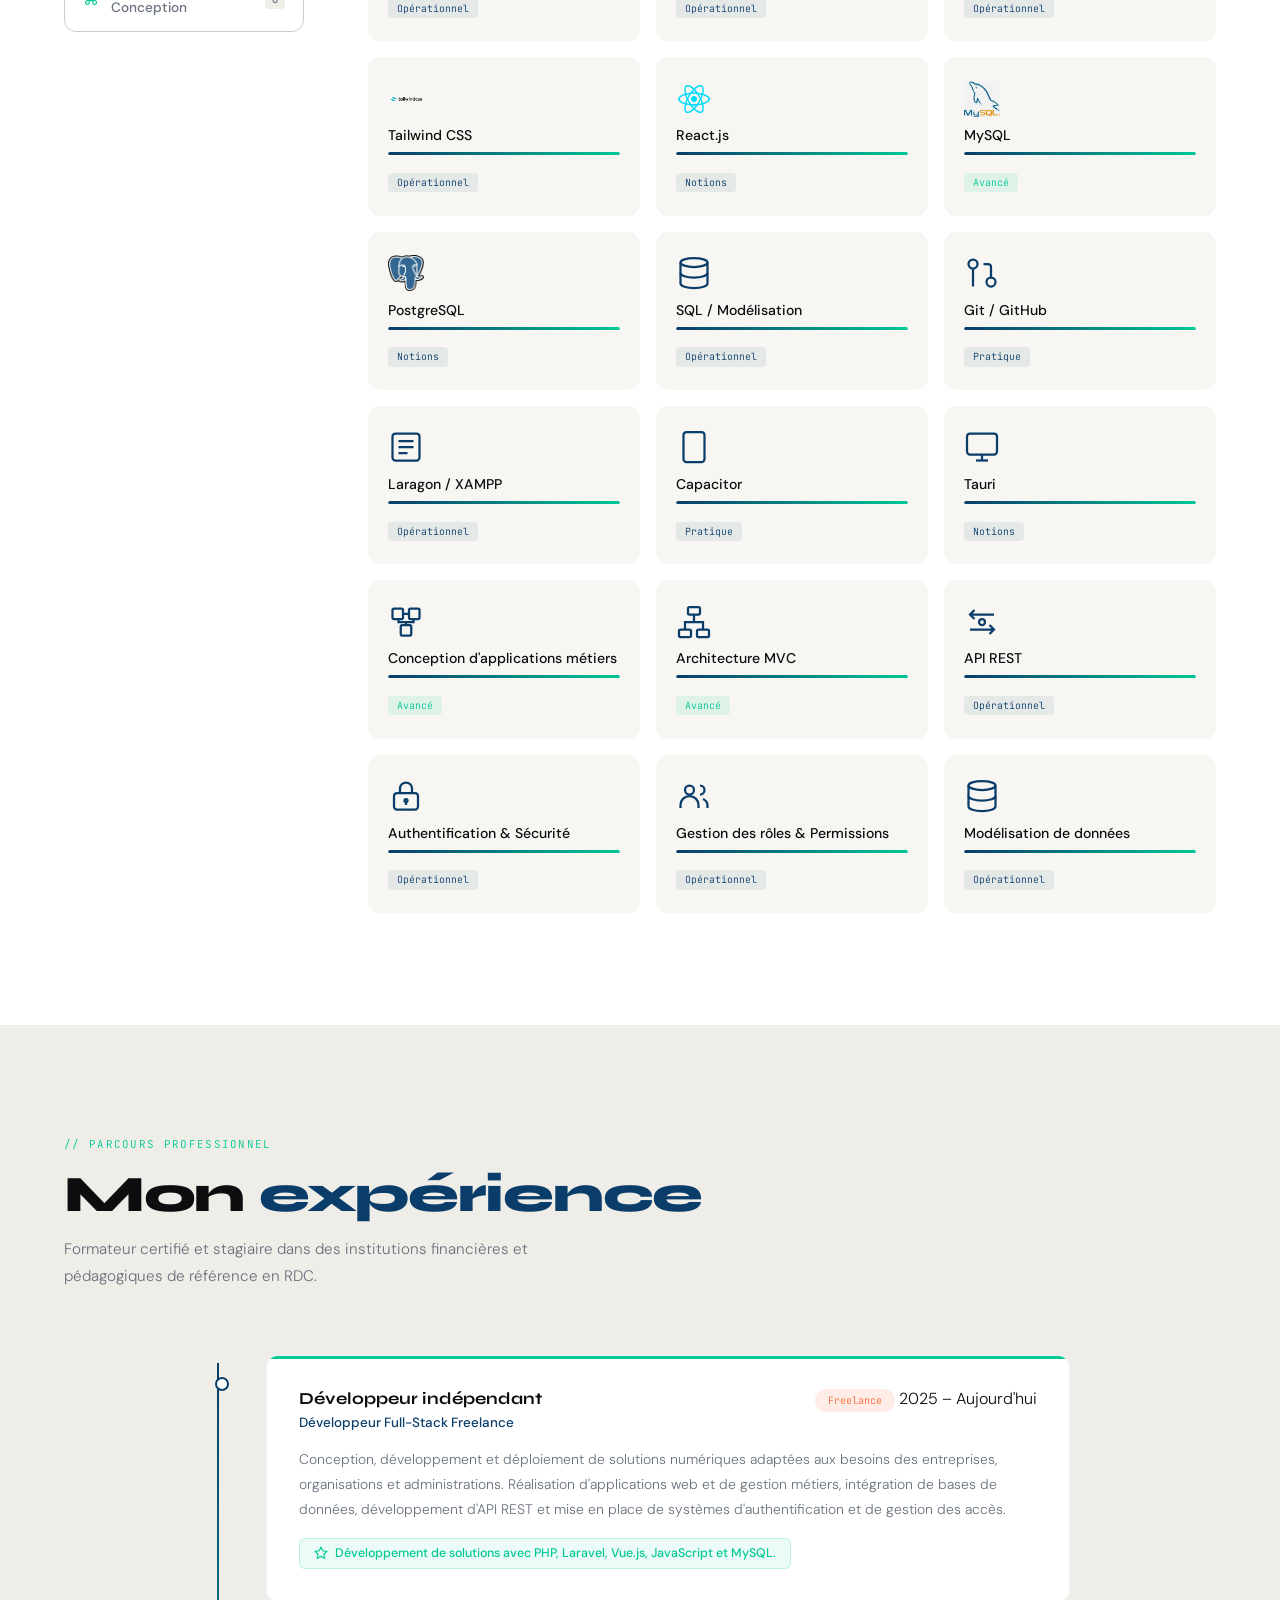
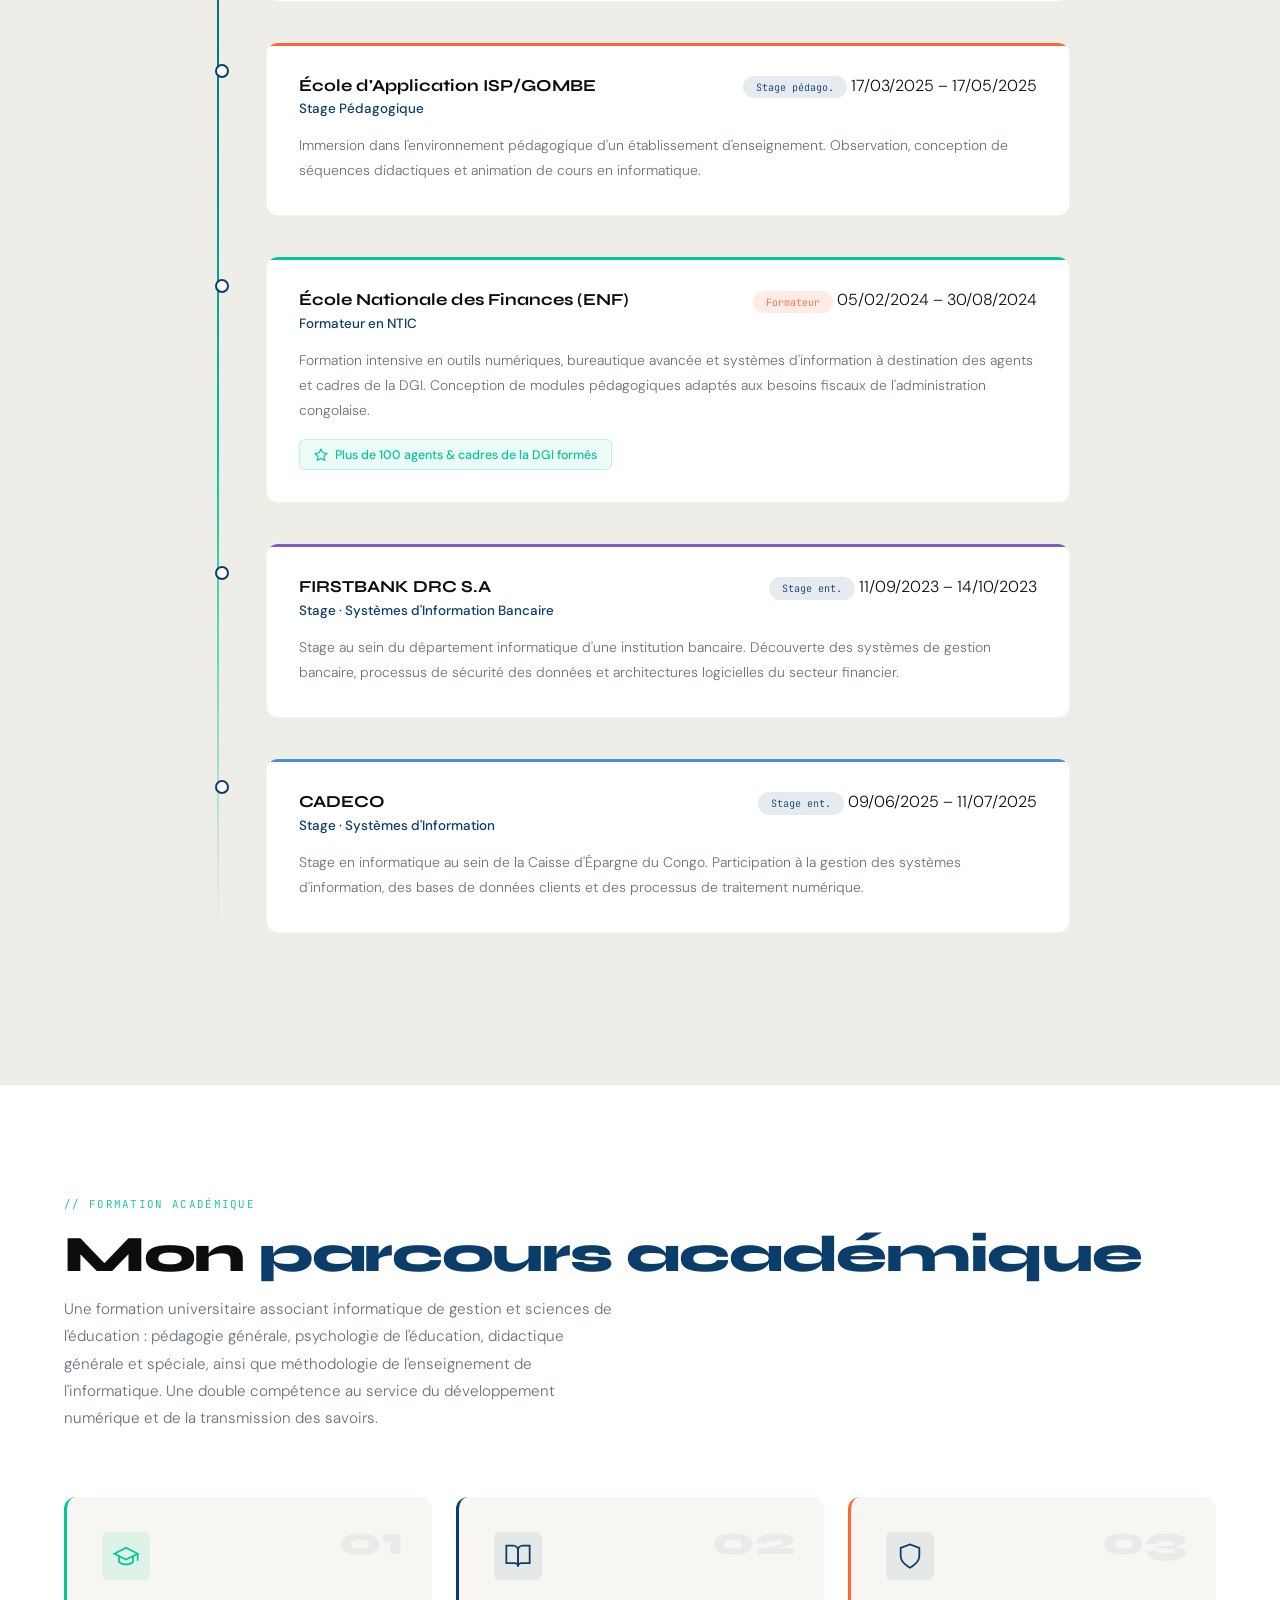
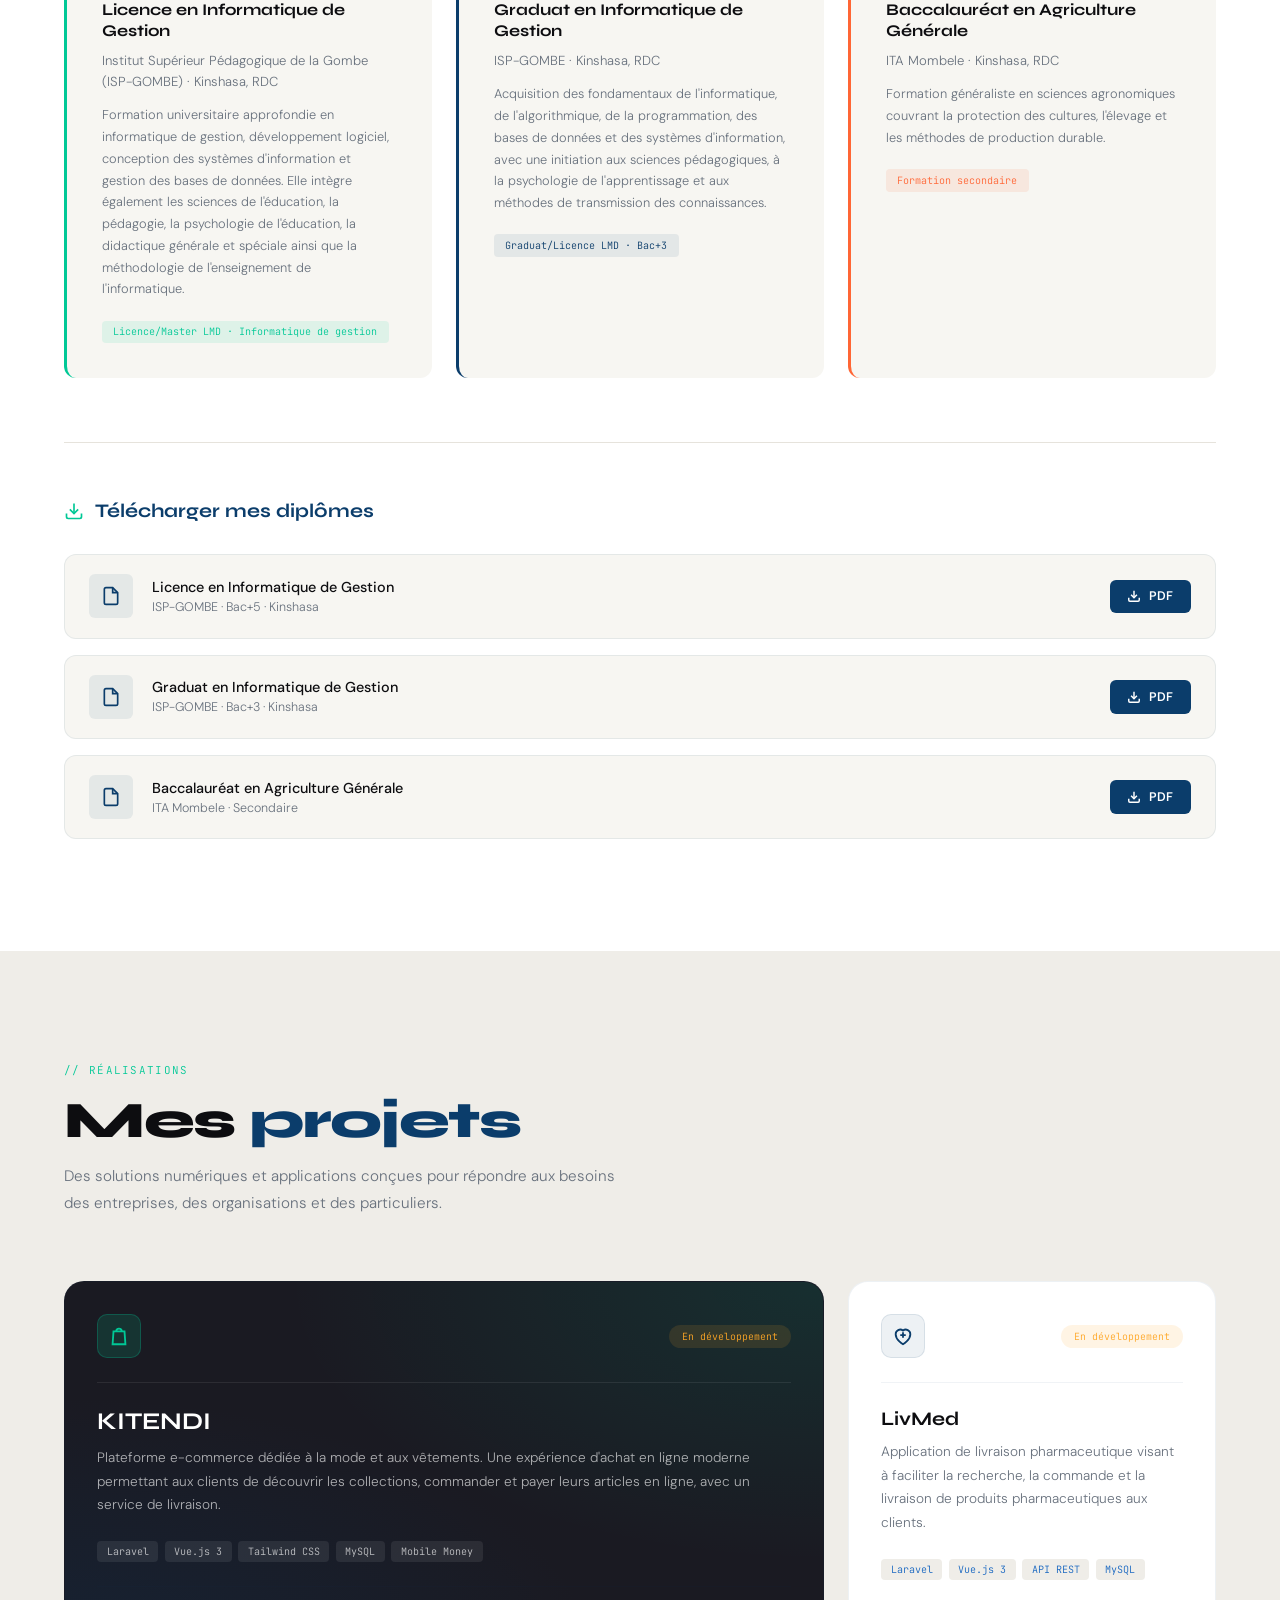
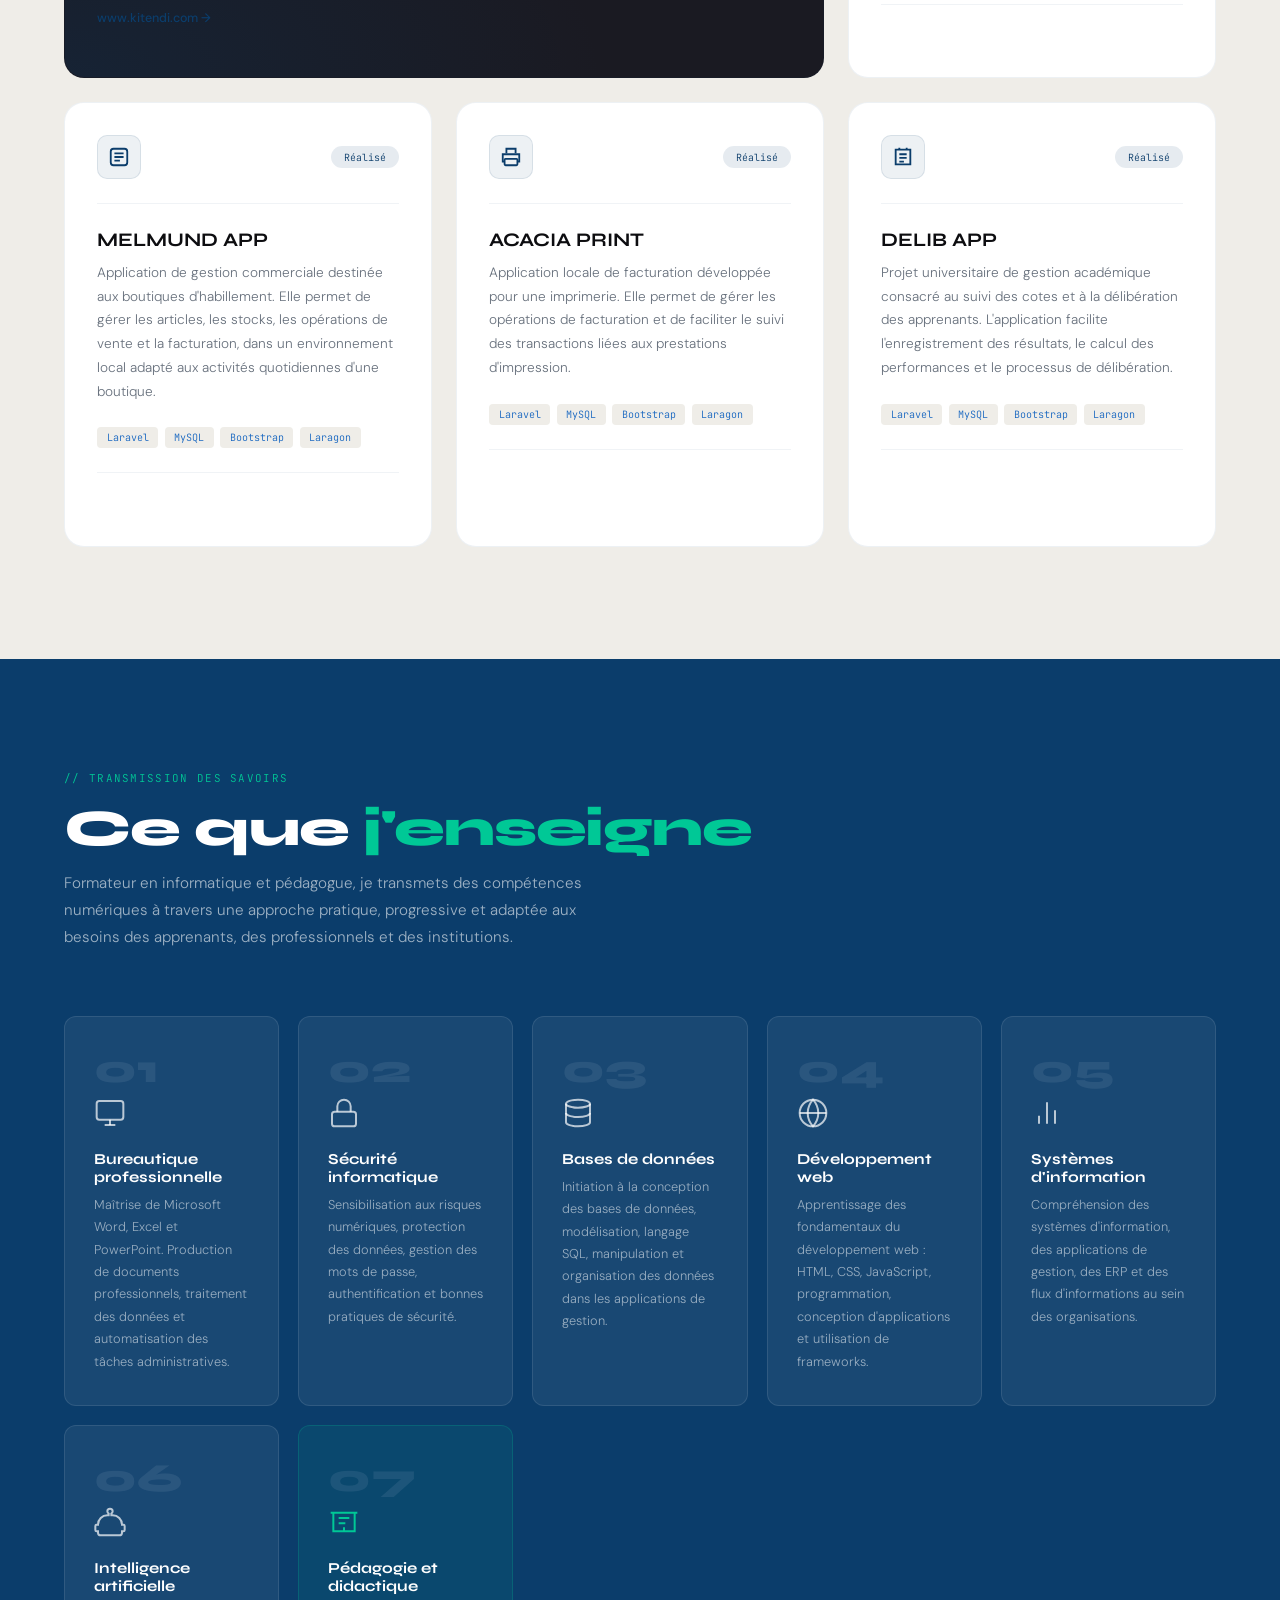
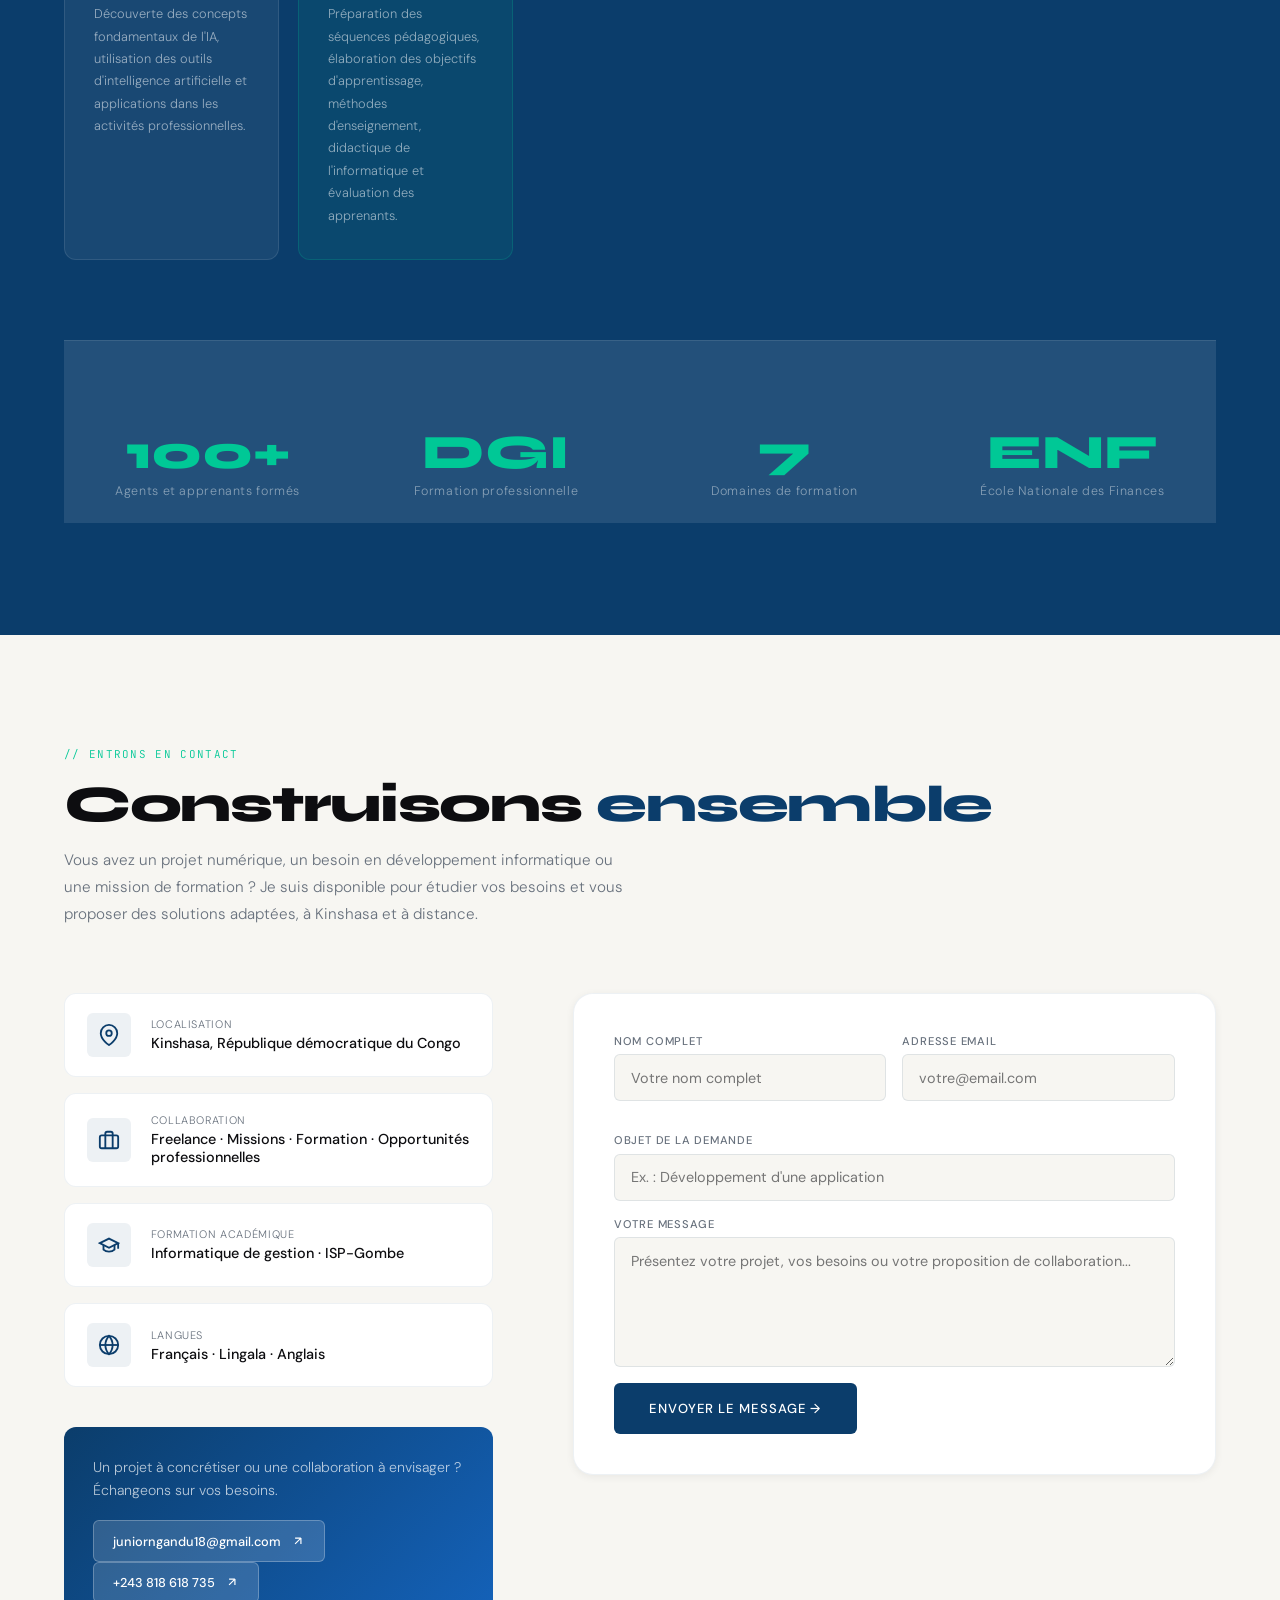
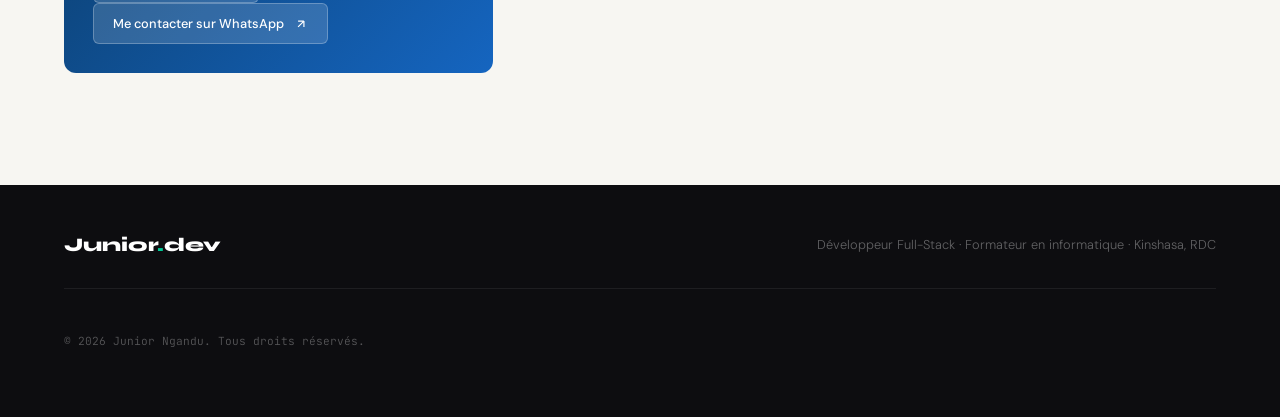
==== commit 66b9195e: "Update fmt.Println message from 'Hello' to 'Goodbye'" ====
--- a/index.html
+++ b/index.html
@@ -1,764 +1,1518 @@
 <!DOCTYPE html>
 <html lang="fr">
+
 <head>
-  <meta charset="UTF-8">
-  <meta name="viewport" content="width=device-width, initial-scale=1.0">
-  <title>Junior Ngandu — Développeur Full-Stack & Formateur NTIC</title>
-  <link href="https://fonts.googleapis.com/css2?family=Clash+Display:wght@400;500;600;700&family=Cabinet+Grotesk:wght@300;400;500;700;800&family=JetBrains+Mono:wght@300;400;500&display=swap" rel="stylesheet">
-  <link rel="stylesheet" href="style.css">
+    <meta charset="UTF-8">
+    <meta name="viewport" content="width=device-width, initial-scale=1.0">
+    <title>Junior Ngandu — Développeur Full-Stack & Formateur NTIC</title>
+    <link
+        href="https://fonts.googleapis.com/css2?family=Clash+Display:wght@400;500;600;700&family=Cabinet+Grotesk:wght@300;400;500;700;800&family=JetBrains+Mono:wght@300;400;500&display=swap"
+        rel="stylesheet">
+    <link rel="stylesheet" href="style.css">
 </head>
+
 <body>
 
-  <!-- Scroll Progress -->
-  <div class="scroll-progress" id="scrollProgress"></div>
-
-  <div class="cursor" id="cursor">
-    <div class="cursor-dot"></div>
-  </div>
-  <div class="cursor-ring" id="cursorRing"></div>
-
-  <!-- ── NAV ── -->
-  <nav id="navbar">
-    <a href="#" class="nav-logo">Junior<span class="logo-dot">.</span>dev</a>
-    <ul class="nav-links">
-      <li><a href="#competences">Stack</a></li>
-      <li><a href="#experience">Parcours</a></li>
-      <li><a href="#projets">Projets</a></li>
-      <li><a href="#enseignement">Formation</a></li>
-      <li><a href="#contact">Contact</a></li>
-    </ul>
-    <div class="nav-right">
-      <span class="nav-status"><span class="status-dot"></span>Disponible</span>
-      <a href="#contact" class="nav-btn">Me contacter →</a>
-      <button class="hamburger" id="hamburger" aria-label="Menu">
-        <span></span><span></span><span></span>
-      </button>
+    <!-- Scroll Progress -->
+    <div class="scroll-progress" id="scrollProgress"></div>
+
+    <div class="cursor" id="cursor">
+        <div class="cursor-dot"></div>
     </div>
-  </nav>
-
-  <!-- Mobile Menu -->
-  <div class="mobile-menu" id="mobileMenu">
-    <ul>
-      <li><a href="#competences" class="mobile-link">Stack</a></li>
-      <li><a href="#experience" class="mobile-link">Parcours</a></li>
-      <li><a href="#projets" class="mobile-link">Projets</a></li>
-      <li><a href="#enseignement" class="mobile-link">Formation</a></li>
-      <li><a href="#contact" class="mobile-link">Contact</a></li>
-    </ul>
-  </div>
-
-  <!-- ── HERO ── -->
-  <section class="hero" id="hero">
-    <div class="hero-noise"></div>
-    <div class="hero-grid"></div>
-    <div class="hero-orb hero-orb-1"></div>
-    <div class="hero-orb hero-orb-2"></div>
-    <div class="hero-orb hero-orb-3"></div>
-
-    <div class="hero-content">
-      <div class="hero-left">
-        <div class="hero-badge">
-          <span class="badge-pulse"></span>
-          Disponible pour projets &amp; collaborations
-        </div>
-
-        <h1 class="hero-name">
-          <span class="name-line name-line-1">Junior</span>
-          <span class="name-line name-line-2"><em>Ngandu</em></span>
-        </h1>
-
-        <div class="hero-roles">
-          <div class="role-pill role-dev">
-            <svg width="14" height="14" viewBox="0 0 24 24" fill="none" stroke="currentColor" stroke-width="2"><polyline points="16 18 22 12 16 6"></polyline><polyline points="8 6 2 12 8 18"></polyline></svg>
-            Développeur Full-Stack
-          </div>
-          <div class="role-sep">×</div>
-          <div class="role-pill role-form">
-            <svg width="14" height="14" viewBox="0 0 24 24" fill="none" stroke="currentColor" stroke-width="2"><path d="M17 21v-2a4 4 0 0 0-4-4H5a4 4 0 0 0-4 4v2"></path><circle cx="9" cy="7" r="4"></circle><path d="M23 21v-2a4 4 0 0 0-3-3.87"></path><path d="M16 3.13a4 4 0 0 1 0 7.75"></path></svg>
-            Formateur NTIC
-          </div>
-        </div>
-
-        <p class="hero-desc">
-          Développeur passionné et formateur engagé basé à Kinshasa, RDC.<br>
-          Je conçois des applications web &amp; mobiles robustes et transmets<br>
-          les savoirs numériques aux institutions publiques.
+    <div class="cursor-ring" id="cursorRing"></div>
+
+    <!-- ── NAV ── -->
+    <nav id="navbar">
+        <a href="#" class="nav-logo">Junior<span class="logo-dot">.</span>dev</a>
+        <ul class="nav-links">
+            <li><a href="#competences">Stack</a></li>
+            <li><a href="#experience">Parcours</a></li>
+            <li><a href="#projets">Projets</a></li>
+            <li><a href="#enseignement">Formation</a></li>
+            <li><a href="#contact">Contact</a></li>
+        </ul>
+        <div class="nav-right">
+            <span class="nav-status"><span class="status-dot"></span>Disponible</span>
+            <a href="#contact" class="nav-btn">Me contacter →</a>
+            <button class="hamburger" id="hamburger" aria-label="Menu">
+                <span></span><span></span><span></span>
+            </button>
+        </div>
+    </nav>
+
+    <!-- Mobile Menu -->
+    <div class="mobile-menu" id="mobileMenu">
+        <ul>
+            <li><a href="#competences" class="mobile-link">Stack</a></li>
+            <li><a href="#experience" class="mobile-link">Parcours</a></li>
+            <li><a href="#projets" class="mobile-link">Projets</a></li>
+            <li><a href="#enseignement" class="mobile-link">Formation</a></li>
+            <li><a href="#contact" class="mobile-link">Contact</a></li>
+        </ul>
+    </div>
+
+    <!-- ── HERO ── -->
+    <section class="hero" id="hero">
+        <div class="hero-noise"></div>
+        <div class="hero-grid"></div>
+        <div class="hero-orb hero-orb-1"></div>
+        <div class="hero-orb hero-orb-2"></div>
+        <div class="hero-orb hero-orb-3"></div>
+
+        <div class="hero-content">
+            <div class="hero-left">
+                <div class="hero-badge">
+                    <span class="badge-pulse"></span>
+                    Disponible pour projets &amp; collaborations
+                </div>
+
+                <h1 class="hero-name">
+                    <span class="name-line name-line-1">Junior</span>
+                    <span class="name-line name-line-2"><em>Ngandu</em></span>
+                </h1>
+
+                <div class="hero-roles">
+                    <div class="role-pill role-dev">
+                        <svg width="14" height="14" viewBox="0 0 24 24" fill="none" stroke="currentColor"
+                            stroke-width="2">
+                            <polyline points="16 18 22 12 16 6"></polyline>
+                            <polyline points="8 6 2 12 8 18"></polyline>
+                        </svg>
+                        Développeur Full-Stack
+                    </div>
+                    <div class="role-sep">×</div>
+                    <div class="role-pill role-form">
+                        <svg width="14" height="14" viewBox="0 0 24 24" fill="none" stroke="currentColor"
+                            stroke-width="2">
+                            <path d="M17 21v-2a4 4 0 0 0-4-4H5a4 4 0 0 0-4 4v2"></path>
+                            <circle cx="9" cy="7" r="4"></circle>
+                            <path d="M23 21v-2a4 4 0 0 0-3-3.87"></path>
+                            <path d="M16 3.13a4 4 0 0 1 0 7.75"></path>
+                        </svg>
+                        Formateur NTIC
+                    </div>
+                </div>
+
+
+                <p class="hero-desc">
+                    Développeur Full-Stack et formateur en informatique basé à Kinshasa, RDC.<br>
+                    Je conçois des solutions numériques innovantes, des applications web<br>
+                    et mobiles, au service de la transformation digitale des organisations.
+                </p>
+
+
+                <div class="hero-actions">
+                    <a href="#projets" class="btn-primary">
+                        Voir mes projets
+                        <svg width="16" height="16" viewBox="0 0 24 24" fill="none" stroke="currentColor"
+                            stroke-width="2">
+                            <path d="M7 17L17 7M17 7H7M17 7v10" />
+                        </svg>
+                    </a>
+                    <a href="#contact" class="btn-ghost">Collaborer</a>
+                </div>
+
+                <div class="hero-stats">
+                    <div class="stat">
+                        <div class="stat-num">100<span>+</span></div>
+                        <div class="stat-lbl">Agents formés DGI</div>
+                    </div>
+                    <div class="stat-divider"></div>
+                    <div class="stat">
+                        <div class="stat-num">3<span>+</span></div>
+                        <div class="stat-lbl">Années d'expérience</div>
+                    </div>
+                    <div class="stat-divider"></div>
+                    <div class="stat">
+                        <div class="stat-num">Bac<span>+5</span></div>
+                        <div class="stat-lbl">Niveau Licence/ Master LMD</div>
+                    </div>
+                </div>
+            </div>
+
+            <div class="hero-right">
+                <div class="avatar-wrap">
+                    <div class="avatar-glow"></div>
+                    <div class="avatar-frame">
+                        <img src="images/avatar_1769435676_9nf4XxIm.jpg.jpg" alt="Junior Ngandu" class="avatar-img">
+                    </div>
+                    <div class="avatar-badge avatar-badge-1">
+                        <svg width="18" height="18" viewBox="0 0 24 24" fill="none" stroke="currentColor"
+                            stroke-width="2">
+                            <polyline points="16 18 22 12 16 6"></polyline>
+                            <polyline points="8 6 2 12 8 18"></polyline>
+                        </svg>
+                        Laravel + React
+                    </div>
+                    <div class="avatar-badge avatar-badge-2">
+                        <svg width="18" height="18" viewBox="0 0 24 24" fill="none" stroke="currentColor"
+                            stroke-width="2">
+                            <polyline points="16 18 22 12 16 6"></polyline>
+                            <polyline points="8 6 2 12 8 18"></polyline>
+                        </svg>
+                        C# + VB NET
+                    </div>
+                    <div class="avatar-badge avatar-badge-3">
+                        <svg width="18" height="18" viewBox="0 0 24 24" fill="none" stroke="currentColor"
+                            stroke-width="2">
+                            <path d="M17 21v-2a4 4 0 0 0-4-4H5a4 4 0 0 0-4 4v2"></path>
+                            <circle cx="9" cy="7" r="4"></circle>
+                        </svg>
+                        100+ formés
+                    </div>
+                    <div class="avatar-badge avatar-badge-4">
+                        <svg width="18" height="18" viewBox="0 0 24 24" fill="none" stroke="currentColor"
+                            stroke-width="2">
+                            <path d="M21 10c0 7-9 13-9 13s-9-6-9-13a9 9 0 0 1 18 0z"></path>
+                            <circle cx="12" cy="10" r="3"></circle>
+                        </svg>
+                        Kinshasa, RDC
+                    </div>
+                </div>
+            </div>
+        </div>
+
+        <div class="hero-scroll-hint">
+            <span>Scroll</span>
+            <div class="scroll-line"></div>
+        </div>
+    </section>
+
+    <!-- ── MARQUEE ── -->
+    <div class="marquee-strip">
+        <div class="marquee-track">
+            <span>Laravel</span><span class="mx">·</span>
+            <span>React.js</span><span class="mx">·</span>
+            <span>MySQL</span><span class="mx">·</span>
+            <span>Oracle</span><span class="mx">·</span>
+            <span>MongoDB</span><span class="mx">·</span>
+            <span>PostgreSQL</span><span class="mx">·</span>
+            <span>PHP</span><span class="mx">·</span>
+            <span>Capacitor</span><span class="mx">·</span>
+            <span>Tauri</span><span class="mx">·</span>
+            <span>JavaScript</span><span class="mx">·</span>
+            <span>Tailwind CSS</span><span class="mx">·</span>
+            <span>Git / GitHub</span><span class="mx">·</span>
+            <span>2FA / TOTP</span><span class="mx">·</span>
+            <span>RBAC</span><span class="mx">·</span>
+            <span>Laravel</span><span class="mx">·</span>
+            <span>React.js</span><span class="mx">·</span>
+            <span>MySQL</span><span class="mx">·</span>
+            <span>PHP</span><span class="mx">·</span>
+            <span>Capacitor</span><span class="mx">·</span>
+            <span>Tauri</span><span class="mx">·</span>
+            <span>JavaScript</span><span class="mx">·</span>
+            <span>Tailwind CSS</span><span class="mx">·</span>
+            <span>Git / GitHub</span><span class="mx">·</span>
+            <span>2FA / TOTP</span><span class="mx">·</span>
+            <span>RBAC</span><span class="mx">·</span>
+        </div>
+    </div>
+
+
+    <!-- ── COMPÉTENCES ── -->
+    <section class="skills" id="competences">
+
+        <div class="section-header reveal">
+            <div class="section-eyebrow">// Stack technique</div>
+            <h2 class="section-title">Mes <em>compétences</em></h2>
+            <p class="section-sub">
+                Des compétences pratiques en développement d'applications web,
+                conception de solutions métiers, gestion des données et outils numériques.
+            </p>
+        </div>
+
+        <div class="skills-layout reveal">
+
+            <!-- ONGLETS -->
+            <div class="skill-tabs">
+
+                <button class="skill-tab active" data-cat="backend">
+                    <span class="tab-icon">⬡</span>
+                    Backend
+                    <span class="tab-count">3</span>
+                </button>
+
+                <button class="skill-tab" data-cat="frontend">
+                    <span class="tab-icon">◈</span>
+                    Frontend
+                    <span class="tab-count">5</span>
+                </button>
+
+                <button class="skill-tab" data-cat="database">
+                    <span class="tab-icon">◉</span>
+                    Base de données
+                    <span class="tab-count">3</span>
+                </button>
+
+                <button class="skill-tab" data-cat="tools">
+                    <span class="tab-icon">◎</span>
+                    Outils & Environnement
+                    <span class="tab-count">4</span>
+                </button>
+
+
+                <button class="skill-tab" data-cat="architecture">
+                    <span class="tab-icon">⌘</span>
+                    Architecture & Conception
+                    <span class="tab-count">6</span>
+                </button>
+            </div>
+
+            <!-- GRILLE DES COMPÉTENCES -->
+            <div class="skills-grid">
+
+                <!-- ================= BACKEND ================= -->
+
+                <!-- PHP -->
+                <div class="skill-card" data-cat="backend">
+                    <div class="skill-card-inner">
+                        <img src="images/logo-php-256.png" alt="PHP" class="skill-img">
+                        <div class="skill-info">
+                            <div class="skill-name">PHP</div>
+                            <div class="skill-level skill-level-85"><span></span></div>
+                        </div>
+                        <span class="skill-badge">Avancé</span>
+                    </div>
+                </div>
+
+                <!-- Laravel -->
+                <div class="skill-card" data-cat="backend">
+                    <div class="skill-card-inner">
+                        <img src="images/logo-laravel-icon-1024.png" alt="Laravel" class="skill-img">
+                        <div class="skill-info">
+                            <div class="skill-name">Laravel</div>
+                            <div class="skill-level skill-level-85"><span></span></div>
+                        </div>
+                        <span class="skill-badge">Avancé</span>
+                    </div>
+                </div>
+
+                <!-- C# -->
+                <div class="skill-card" data-cat="backend">
+                    <div class="skill-card-inner">
+                        <div class="skill-svg-icon">
+                            <svg viewBox="0 0 24 24" fill="none" stroke="currentColor" stroke-width="1.5">
+                                <path d="M12 2 21 7v10l-9 5-9-5V7z" />
+                                <path d="M9 9a3 3 0 1 0 0 6" />
+                                <path d="M15 9v6m-2-3h4" />
+                            </svg>
+                        </div>
+                        <div class="skill-info">
+                            <div class="skill-name">C# / ASP.NET Core</div>
+                            <div class="skill-level skill-level-60"><span></span></div>
+                        </div>
+                        <span class="skill-badge skill-badge-mid">Intermédiaire</span>
+                    </div>
+                </div>
+
+
+                <!-- ================= FRONTEND ================= -->
+
+                <!-- Vue.js -->
+                <div class="skill-card" data-cat="frontend">
+                    <div class="skill-card-inner">
+                        <div class="skill-svg-icon">
+                            <svg viewBox="0 0 24 24" fill="none" stroke="currentColor" stroke-width="1.5">
+                                <path d="M2 4h5l5 8 5-8h5L12 21z" />
+                                <path d="M7 4h5l5 8" />
+                            </svg>
+                        </div>
+                        <div class="skill-info">
+                            <div class="skill-name">Vue.js 3</div>
+                            <div class="skill-level skill-level-75"><span></span></div>
+                        </div>
+                        <span class="skill-badge skill-badge-mid">Opérationnel</span>
+                    </div>
+                </div>
+
+                <!-- JavaScript -->
+                <div class="skill-card" data-cat="frontend">
+                    <div class="skill-card-inner">
+                        <img src="images/JavaScript-logo.png" alt="JavaScript" class="skill-img">
+                        <div class="skill-info">
+                            <div class="skill-name">JavaScript</div>
+                            <div class="skill-level skill-level-70"><span></span></div>
+                        </div>
+                        <span class="skill-badge skill-badge-mid">Opérationnel</span>
+                    </div>
+                </div>
+
+                <!-- HTML / CSS -->
+                <div class="skill-card" data-cat="frontend">
+                    <div class="skill-card-inner">
+                        <div class="skill-svg-icon">
+                            <svg viewBox="0 0 24 24" fill="none" stroke="currentColor" stroke-width="1.5">
+                                <path d="M4 3h16l-1.5 17L12 22l-6.5-2z" />
+                                <path d="M8 8h8l-.5 4H9l.5 4 2.5 1 2.5-1" />
+                            </svg>
+                        </div>
+                        <div class="skill-info">
+                            <div class="skill-name">HTML5 / CSS3</div>
+                            <div class="skill-level skill-level-75"><span></span></div>
+                        </div>
+                        <span class="skill-badge skill-badge-mid">Opérationnel</span>
+                    </div>
+                </div>
+
+                <!-- Tailwind CSS -->
+                <div class="skill-card" data-cat="frontend">
+                    <div class="skill-card-inner">
+                        <img src="images/tailwind-css-256.png" alt="Tailwind CSS" class="skill-img">
+                        <div class="skill-info">
+                            <div class="skill-name">Tailwind CSS</div>
+                            <div class="skill-level skill-level-70"><span></span></div>
+                        </div>
+                        <span class="skill-badge skill-badge-mid">Opérationnel</span>
+                    </div>
+                </div>
+
+                <!-- React -->
+                <div class="skill-card" data-cat="frontend">
+                    <div class="skill-card-inner">
+                        <img src="images/logo-react-256.png" alt="React.js" class="skill-img">
+                        <div class="skill-info">
+                            <div class="skill-name">React.js</div>
+                            <div class="skill-level skill-level-45"><span></span></div>
+                        </div>
+                        <span class="skill-badge skill-badge-mid">Notions</span>
+                    </div>
+                </div>
+
+
+                <!-- ================= BASE DE DONNÉES ================= -->
+
+                <!-- MySQL -->
+                <div class="skill-card" data-cat="database">
+                    <div class="skill-card-inner">
+                        <img src="images/png-clipart-mysql-mysql.png" alt="MySQL" class="skill-img">
+                        <div class="skill-info">
+                            <div class="skill-name">MySQL</div>
+                            <div class="skill-level skill-level-80"><span></span></div>
+                        </div>
+                        <span class="skill-badge">Avancé</span>
+                    </div>
+                </div>
+
+                <!-- PostgreSQL -->
+                <div class="skill-card" data-cat="database">
+                    <div class="skill-card-inner">
+                        <img src="images/postgresql.png" alt="PostgreSQL" class="skill-img">
+                        <div class="skill-info">
+                            <div class="skill-name">PostgreSQL</div>
+                            <div class="skill-level skill-level-45"><span></span></div>
+                        </div>
+                        <span class="skill-badge skill-badge-mid">Notions</span>
+                    </div>
+                </div>
+
+                <!-- SQL -->
+                <div class="skill-card" data-cat="database">
+                    <div class="skill-card-inner">
+                        <div class="skill-svg-icon">
+                            <svg viewBox="0 0 24 24" fill="none" stroke="currentColor" stroke-width="1.5">
+                                <ellipse cx="12" cy="5" rx="9" ry="3" />
+                                <path d="M3 5v14c0 1.7 4 3 9 3s9-1.3 9-3V5" />
+                                <path d="M3 12c0 1.7 4 3 9 3s9-1.3 9-3" />
+                            </svg>
+                        </div>
+                        <div class="skill-info">
+                            <div class="skill-name">SQL / Modélisation</div>
+                            <div class="skill-level skill-level-70"><span></span></div>
+                        </div>
+                        <span class="skill-badge skill-badge-mid">Opérationnel</span>
+                    </div>
+                </div>
+
+
+                <!-- ================= OUTILS ================= -->
+
+                <!-- Git / GitHub -->
+                <div class="skill-card" data-cat="tools">
+                    <div class="skill-card-inner">
+                        <div class="skill-svg-icon">
+                            <svg viewBox="0 0 24 24" fill="none" stroke="currentColor" stroke-width="1.5">
+                                <circle cx="18" cy="18" r="3" />
+                                <circle cx="6" cy="6" r="3" />
+                                <path d="M13 6h3a2 2 0 0 1 2 2v7" />
+                                <line x1="6" y1="9" x2="6" y2="21" />
+                            </svg>
+                        </div>
+                        <div class="skill-info">
+                            <div class="skill-name">Git / GitHub</div>
+                            <div class="skill-level skill-level-55"><span></span></div>
+                        </div>
+                        <span class="skill-badge skill-badge-mid">Pratique</span>
+                    </div>
+                </div>
+
+                <!-- Laragon / XAMPP -->
+                <div class="skill-card" data-cat="tools">
+                    <div class="skill-card-inner">
+                        <div class="skill-svg-icon">
+                            <svg viewBox="0 0 24 24" fill="none" stroke="currentColor" stroke-width="1.5">
+                                <rect x="3" y="3" width="18" height="18" rx="2" />
+                                <path d="M7 8h10M7 12h10M7 16h6" />
+                            </svg>
+                        </div>
+                        <div class="skill-info">
+                            <div class="skill-name">Laragon / XAMPP</div>
+                            <div class="skill-level skill-level-75"><span></span></div>
+                        </div>
+                        <span class="skill-badge skill-badge-mid">Opérationnel</span>
+                    </div>
+                </div>
+
+                <!-- Capacitor -->
+                <div class="skill-card" data-cat="tools">
+                    <div class="skill-card-inner">
+                        <div class="skill-svg-icon">
+                            <svg viewBox="0 0 24 24" fill="none" stroke="currentColor" stroke-width="1.5">
+                                <rect x="5" y="2" width="14" height="20" rx="2" />
+                                <line x1="12" y1="18" x2="12.01" y2="18" />
+                            </svg>
+                        </div>
+                        <div class="skill-info">
+                            <div class="skill-name">Capacitor</div>
+                            <div class="skill-level skill-level-55"><span></span></div>
+                        </div>
+                        <span class="skill-badge skill-badge-mid">Pratique</span>
+                    </div>
+                </div>
+
+                <!-- Tauri -->
+                <div class="skill-card" data-cat="tools">
+                    <div class="skill-card-inner">
+                        <div class="skill-svg-icon">
+                            <svg viewBox="0 0 24 24" fill="none" stroke="currentColor" stroke-width="1.5">
+                                <rect x="2" y="3" width="20" height="14" rx="2" />
+                                <line x1="8" y1="21" x2="16" y2="21" />
+                                <line x1="12" y1="17" x2="12" y2="21" />
+                            </svg>
+                        </div>
+                        <div class="skill-info">
+                            <div class="skill-name">Tauri</div>
+                            <div class="skill-level skill-level-45"><span></span></div>
+                        </div>
+                        <span class="skill-badge skill-badge-mid">Notions</span>
+                    </div>
+                </div>
+
+
+                <!-- ================= ARCHITECTURE & CONCEPTION ================= -->
+
+                <!-- Conception d'applications métiers -->
+                <div class="skill-card" data-cat="architecture">
+                    <div class="skill-card-inner">
+                        <div class="skill-svg-icon">
+                            <svg viewBox="0 0 24 24" fill="none" stroke="currentColor" stroke-width="1.5">
+                                <rect x="3" y="3" width="7" height="7" rx="1" />
+                                <rect x="14" y="3" width="7" height="7" rx="1" />
+                                <rect x="8.5" y="14" width="7" height="7" rx="1" />
+                                <path d="M10 6.5h4M7 10v2h10v-2M12 12v2" />
+                            </svg>
+                        </div>
+                        <div class="skill-info">
+                            <div class="skill-name">Conception d'applications métiers</div>
+                            <div class="skill-level skill-level-80"><span></span></div>
+                        </div>
+                        <span class="skill-badge">Avancé</span>
+                    </div>
+                </div>
+
+                <!-- Architecture MVC -->
+                <div class="skill-card" data-cat="architecture">
+                    <div class="skill-card-inner">
+                        <div class="skill-svg-icon">
+                            <svg viewBox="0 0 24 24" fill="none" stroke="currentColor" stroke-width="1.5">
+                                <rect x="8" y="2" width="8" height="5" rx="1" />
+                                <rect x="2" y="17" width="8" height="5" rx="1" />
+                                <rect x="14" y="17" width="8" height="5" rx="1" />
+                                <path d="M12 7v5M6 17v-5h12v5" />
+                            </svg>
+                        </div>
+                        <div class="skill-info">
+                            <div class="skill-name">Architecture MVC</div>
+                            <div class="skill-level skill-level-80"><span></span></div>
+                        </div>
+                        <span class="skill-badge">Avancé</span>
+                    </div>
+                </div>
+
+                <!-- API REST -->
+                <div class="skill-card" data-cat="architecture">
+                    <div class="skill-card-inner">
+                        <div class="skill-svg-icon">
+                            <svg viewBox="0 0 24 24" fill="none" stroke="currentColor" stroke-width="1.5">
+                                <path d="M4 7h16M4 17h16M7 4l-3 3 3 3M17 14l3 3-3 3" />
+                                <circle cx="12" cy="12" r="2" />
+                            </svg>
+                        </div>
+                        <div class="skill-info">
+                            <div class="skill-name">API REST</div>
+                            <div class="skill-level skill-level-75"><span></span></div>
+                        </div>
+                        <span class="skill-badge skill-badge-mid">Opérationnel</span>
+                    </div>
+                </div>
+
+                <!-- Authentification -->
+                <div class="skill-card" data-cat="architecture">
+                    <div class="skill-card-inner">
+                        <div class="skill-svg-icon">
+                            <svg viewBox="0 0 24 24" fill="none" stroke="currentColor" stroke-width="1.5">
+                                <rect x="4" y="10" width="16" height="11" rx="2" />
+                                <path d="M8 10V7a4 4 0 0 1 8 0v3" />
+                                <circle cx="12" cy="15" r="1" />
+                                <path d="M12 16v2" />
+                            </svg>
+                        </div>
+                        <div class="skill-info">
+                            <div class="skill-name">Authentification & Sécurité</div>
+                            <div class="skill-level skill-level-70"><span></span></div>
+                        </div>
+                        <span class="skill-badge skill-badge-mid">Opérationnel</span>
+                    </div>
+                </div>
+
+                <!-- Gestion des rôles -->
+                <div class="skill-card" data-cat="architecture">
+                    <div class="skill-card-inner">
+                        <div class="skill-svg-icon">
+                            <svg viewBox="0 0 24 24" fill="none" stroke="currentColor" stroke-width="1.5">
+                                <circle cx="9" cy="8" r="3" />
+                                <path d="M3 20v-2a6 6 0 0 1 12 0v2" />
+                                <path d="M16 5a3 3 0 0 1 0 6M18 14a5 5 0 0 1 3 4v2" />
+                            </svg>
+                        </div>
+                        <div class="skill-info">
+                            <div class="skill-name">Gestion des rôles & Permissions</div>
+                            <div class="skill-level skill-level-75"><span></span></div>
+                        </div>
+                        <span class="skill-badge skill-badge-mid">Opérationnel</span>
+                    </div>
+                </div>
+
+                <!-- Modélisation des données -->
+                <div class="skill-card" data-cat="architecture">
+                    <div class="skill-card-inner">
+                        <div class="skill-svg-icon">
+                            <svg viewBox="0 0 24 24" fill="none" stroke="currentColor" stroke-width="1.5">
+                                <ellipse cx="12" cy="5" rx="9" ry="3" />
+                                <path d="M3 5v14c0 1.7 4 3 9 3s9-1.3 9-3V5" />
+                                <path d="M3 12c0 1.7 4 3 9 3s9-1.3 9-3" />
+                            </svg>
+                        </div>
+                        <div class="skill-info">
+                            <div class="skill-name">Modélisation de données</div>
+                            <div class="skill-level skill-level-75"><span></span></div>
+                        </div>
+                        <span class="skill-badge skill-badge-mid">Opérationnel</span>
+                    </div>
+                </div>
+
+
+            </div>
+        </div>
+    </section>
+
+
+    <!-- ── EXPÉRIENCE ── -->
+    <section class="experience" id="experience">
+        <div class="section-header reveal">
+            <div class="section-eyebrow">// Parcours professionnel</div>
+            <h2 class="section-title">Mon <em>expérience</em></h2>
+            <p class="section-sub">Formateur certifié et stagiaire dans des institutions financières et pédagogiques de
+                référence en RDC.</p>
+        </div>
+
+        <div class="timeline reveal">
+
+            <!-- DÉVELOPPEUR FREELANCE -->
+            <div class="tl-item">
+                <div class="tl-dot"></div>
+                <div class="tl-line-seg"></div>
+
+                <div class="exp-card">
+                    <div class="exp-card-accent"></div>
+
+                    <div class="exp-header">
+                        <div>
+                            <div class="exp-org">Développeur indépendant</div>
+                            <div class="exp-role">Développeur Full-Stack Freelance</div>
+                        </div>
+                        <div class="exp-meta">
+                            <span class="exp-type type-formateur">Freelance</span>
+                            <span class="exp-date">2025 – Aujourd'hui</span>
+                        </div>
+                    </div>
+
+                    <p class="exp-desc">
+                        Conception, développement et déploiement de solutions
+                        numériques adaptées aux besoins des entreprises,
+                        organisations et administrations. Réalisation
+                        d'applications web et de gestion métiers, intégration
+                        de bases de données, développement d'API REST et mise
+                        en place de systèmes d'authentification et de gestion
+                        des accès.
+                    </p>
+
+                    <div class="exp-highlight">
+                        <svg width="14" height="14" viewBox="0 0 24 24" fill="none" stroke="currentColor"
+                            stroke-width="2">
+                            <polygon points="12 2 15.09 8.26 22 9.27 17 14.14
+                18.18 21.02 12 17.77 5.82 21.02 7 14.14
+                2 9.27 8.91 8.26 12 2" />
+                        </svg>
+                        Développement de solutions avec PHP, Laravel,
+                        Vue.js, JavaScript et MySQL.
+                    </div>
+                </div>
+            </div>
+
+                        <div class="tl-item">
+                <div class="tl-dot"></div>
+                <div class="tl-line-seg"></div>
+                <div class="exp-card">
+                    <div class="exp-card-accent exp-accent-accent2"></div>
+                    <div class="exp-header">
+                        <div>
+                            <div class="exp-org">École d'Application ISP/GOMBE</div>
+                            <div class="exp-role">Stage Pédagogique</div>
+                        </div>
+                        <div class="exp-meta">
+                            <span class="exp-type type-stage">Stage pédago.</span>
+                            <span class="exp-date">17/03/2025 – 17/05/2025</span>
+                        </div>
+                    </div>
+                    <p class="exp-desc">Immersion dans l'environnement pédagogique d'un établissement d'enseignement.
+                        Observation, conception de séquences didactiques et animation de cours en informatique.</p>
+                </div>
+            </div>
+
+            <div class="tl-item">
+                <div class="tl-dot"></div>
+                <div class="tl-line-seg"></div>
+                <div class="exp-card">
+                    <div class="exp-card-accent"></div>
+                    <div class="exp-header">
+                        <div>
+                            <div class="exp-org">École Nationale des Finances (ENF)</div>
+                            <div class="exp-role">Formateur en NTIC</div>
+                        </div>
+                        <div class="exp-meta">
+                            <span class="exp-type type-formateur">Formateur</span>
+                            <span class="exp-date">05/02/2024 – 30/08/2024</span>
+                        </div>
+                    </div>
+                    <p class="exp-desc">Formation intensive en outils numériques, bureautique avancée et systèmes
+                        d'information à destination des agents et cadres de la DGI. Conception de modules pédagogiques
+                        adaptés aux besoins fiscaux de l'administration congolaise.</p>
+                    <div class="exp-highlight">
+                        <svg width="14" height="14" viewBox="0 0 24 24" fill="none" stroke="currentColor"
+                            stroke-width="2">
+                            <polygon
+                                points="12 2 15.09 8.26 22 9.27 17 14.14 18.18 21.02 12 17.77 5.82 21.02 7 14.14 2 9.27 8.91 8.26 12 2" />
+                        </svg>
+                        Plus de 100 agents &amp; cadres de la DGI formés
+                    </div>
+                </div>
+            </div>
+
+            <div class="tl-item">
+                <div class="tl-dot"></div>
+                <div class="tl-line-seg"></div>
+                <div class="exp-card">
+                    <div class="exp-card-accent exp-accent-violet"></div>
+                    <div class="exp-header">
+                        <div>
+                            <div class="exp-org">FIRSTBANK DRC S.A</div>
+                            <div class="exp-role">Stage · Systèmes d'Information Bancaire</div>
+                        </div>
+                        <div class="exp-meta">
+                            <span class="exp-type type-stage">Stage ent.</span>
+                            <span class="exp-date">11/09/2023 – 14/10/2023</span>
+                        </div>
+                    </div>
+                    <p class="exp-desc">Stage au sein du département informatique d'une institution bancaire. Découverte
+                        des systèmes de gestion bancaire, processus de sécurité des données et architectures logicielles
+                        du secteur financier.</p>
+                </div>
+            </div>
+
+            <div class="tl-item">
+                <div class="tl-dot"></div>
+                <div class="exp-card">
+                    <div class="exp-card-accent exp-accent-bleu-clair"></div>
+                    <div class="exp-header">
+                        <div>
+                            <div class="exp-org">CADECO</div>
+                            <div class="exp-role">Stage · Systèmes d'Information</div>
+                        </div>
+                        <div class="exp-meta">
+                            <span class="exp-type type-stage">Stage ent.</span>
+                            <span class="exp-date">09/06/2025 – 11/07/2025</span>
+                        </div>                        
+                    </div>
+                    <p class="exp-desc">Stage en informatique au sein de la Caisse d'Épargne du Congo. Participation à
+                        la gestion des systèmes d'information, des bases de données clients et des processus de
+                        traitement numérique.</p>
+                </div>
+            </div>
+        </div>
+    </section>
+
+    <!-- ── FORMATION ACADÉMIQUE ── -->
+    <section class="formation" id="formation">
+        
+<div class="section-header reveal">
+    <div class="section-eyebrow">// Formation académique</div>
+    <h2 class="section-title">Mon <em>parcours académique</em></h2>
+    <p class="section-sub">
+        Une formation universitaire associant informatique de gestion
+        et sciences de l'éducation : pédagogie générale, psychologie
+        de l'éducation, didactique générale et spéciale, ainsi que
+        méthodologie de l'enseignement de l'informatique.
+        Une double compétence au service du développement numérique
+        et de la transmission des savoirs.
+    </p>
+</div>
+
+        <div class="edu-grid reveal">
+            <div class="edu-card edu-main">
+                <div class="edu-card-num">01</div>
+                <div class="edu-icon-wrap">
+                    <svg width="28" height="28" viewBox="0 0 24 24" fill="none" stroke="currentColor"
+                        stroke-width="1.5">
+                        <path d="M22 10v6M2 10l10-5 10 5-10 5z" />
+                        <path d="M6 12v5c3 3 9 3 12 0v-5" />
+                    </svg>
+                </div>
+                
+
+<div class="edu-degree">Licence en Informatique de Gestion</div>
+<div class="edu-school">Institut Supérieur Pédagogique de la Gombe (ISP-GOMBE) · Kinshasa, RDC</div>
+<p class="edu-desc">
+    Formation universitaire approfondie en informatique de gestion,
+    développement logiciel, conception des systèmes d'information
+    et gestion des bases de données. Elle intègre également les
+    sciences de l'éducation, la pédagogie, la psychologie de l'éducation,
+    la didactique générale et spéciale ainsi que la méthodologie
+    de l'enseignement de l'informatique.
+</p>
+<span class="edu-badge">Licence/Master LMD · Informatique de gestion</span>
+            </div>
+
+            <div class="edu-card">
+                <div class="edu-card-num">02</div>
+                <div class="edu-icon-wrap">
+                    <svg width="28" height="28" viewBox="0 0 24 24" fill="none" stroke="currentColor"
+                        stroke-width="1.5">
+                        <path d="M2 3h6a4 4 0 0 1 4 4v14a3 3 0 0 0-3-3H2z" />
+                        <path d="M22 3h-6a4 4 0 0 0-4 4v14a3 3 0 0 1 3-3h7z" />
+                    </svg>
+                </div>
+                
+
+<div class="edu-degree">Graduat en Informatique de Gestion</div>
+<div class="edu-school">ISP-GOMBE · Kinshasa, RDC</div>
+<p class="edu-desc">
+    Acquisition des fondamentaux de l'informatique, de l'algorithmique,
+    de la programmation, des bases de données et des systèmes
+    d'information, avec une initiation aux sciences pédagogiques,
+    à la psychologie de l'apprentissage et aux méthodes de transmission
+    des connaissances.
+</p>
+<span class="edu-badge">Graduat/Licence LMD · Bac+3</span>
+            </div>
+
+            <div class="edu-card edu-card-alt">
+                <div class="edu-card-num">03</div>
+                <div class="edu-icon-wrap">
+                    <svg width="28" height="28" viewBox="0 0 24 24" fill="none" stroke="currentColor"
+                        stroke-width="1.5">
+                        <path d="M12 22s8-4 8-10V5l-8-3-8 3v7c0 6 8 10 8 10z" />
+                    </svg>
+                </div>
+                <div class="edu-degree">Baccalauréat en Agriculture Générale</div>
+                <div class="edu-school">ITA Mombele · Kinshasa, RDC</div>
+                <p class="edu-desc">Formation généraliste en sciences agronomiques couvrant la protection des cultures,
+                    l'élevage et les méthodes de production durable.</p>
+                <span class="edu-badge edu-badge-alt">Formation secondaire</span>
+            </div>
+        </div>
+
+        <!-- Téléchargement diplômes -->
+        <div class="diplomas-section reveal">
+            <h3 class="diplomas-title">
+                <svg width="20" height="20" viewBox="0 0 24 24" fill="none" stroke="currentColor" stroke-width="2">
+                    <path d="M21 15v4a2 2 0 0 1-2 2H5a2 2 0 0 1-2-2v-4" />
+                    <polyline points="7 10 12 15 17 10" />
+                    <line x1="12" y1="15" x2="12" y2="3" />
+                </svg>
+                Télécharger mes diplômes
+            </h3>
+            <div class="diplomas-list">
+                <div class="diploma-item">
+                    <div class="diploma-left">
+                        <div class="diploma-icon">
+                            <svg width="20" height="20" viewBox="0 0 24 24" fill="none" stroke="currentColor"
+                                stroke-width="2">
+                                <path d="M14 2H6a2 2 0 0 0-2 2v16a2 2 0 0 0 2 2h12a2 2 0 0 0 2-2V8z" />
+                                <polyline points="14 2 14 8 20 8" />
+                            </svg>
+                        </div>
+                        <div>
+                            <div class="diploma-name">Licence en Informatique de Gestion</div>
+                            <div class="diploma-meta">ISP-GOMBE · Bac+5 · Kinshasa</div>
+                        </div>
+                    </div>
+                    <a href="#" class="diploma-dl-btn">
+                        <svg width="14" height="14" viewBox="0 0 24 24" fill="none" stroke="currentColor"
+                            stroke-width="2.5">
+                            <path d="M21 15v4a2 2 0 0 1-2 2H5a2 2 0 0 1-2-2v-4" />
+                            <polyline points="7 10 12 15 17 10" />
+                            <line x1="12" y1="15" x2="12" y2="3" />
+                        </svg>
+                        PDF
+                    </a>
+                </div>
+                <div class="diploma-item">
+                    <div class="diploma-left">
+                        <div class="diploma-icon">
+                            <svg width="20" height="20" viewBox="0 0 24 24" fill="none" stroke="currentColor"
+                                stroke-width="2">
+                                <path d="M14 2H6a2 2 0 0 0-2 2v16a2 2 0 0 0 2 2h12a2 2 0 0 0 2-2V8z" />
+                                <polyline points="14 2 14 8 20 8" />
+                            </svg>
+                        </div>
+                        <div>
+                            <div class="diploma-name">Graduat en Informatique de Gestion</div>
+                            <div class="diploma-meta">ISP-GOMBE · Bac+3 · Kinshasa</div>
+                        </div>
+                    </div>
+                    <a href="#" class="diploma-dl-btn">
+                        <svg width="14" height="14" viewBox="0 0 24 24" fill="none" stroke="currentColor"
+                            stroke-width="2.5">
+                            <path d="M21 15v4a2 2 0 0 1-2 2H5a2 2 0 0 1-2-2v-4" />
+                            <polyline points="7 10 12 15 17 10" />
+                            <line x1="12" y1="15" x2="12" y2="3" />
+                        </svg>
+                        PDF
+                    </a>
+                </div>
+                <div class="diploma-item">
+                    <div class="diploma-left">
+                        <div class="diploma-icon">
+                            <svg width="20" height="20" viewBox="0 0 24 24" fill="none" stroke="currentColor"
+                                stroke-width="2">
+                                <path d="M14 2H6a2 2 0 0 0-2 2v16a2 2 0 0 0 2 2h12a2 2 0 0 0 2-2V8z" />
+                                <polyline points="14 2 14 8 20 8" />
+                            </svg>
+                        </div>
+                        <div>
+                            <div class="diploma-name">Baccalauréat en Agriculture Générale</div>
+                            <div class="diploma-meta">ITA Mombele · Secondaire</div>
+                        </div>
+                    </div>
+                    <a href="#" class="diploma-dl-btn">
+                        <svg width="14" height="14" viewBox="0 0 24 24" fill="none" stroke="currentColor"
+                            stroke-width="2.5">
+                            <path d="M21 15v4a2 2 0 0 1-2 2H5a2 2 0 0 1-2-2v-4" />
+                            <polyline points="7 10 12 15 17 10" />
+                            <line x1="12" y1="15" x2="12" y2="3" />
+                        </svg>
+                        PDF
+                    </a>
+                </div>
+            </div>
+        </div>
+    </section>
+
+
+<!-- ── PROJETS ── -->
+<section class="projets" id="projets">
+    <div class="section-header reveal">
+        <div class="section-eyebrow">// Réalisations</div>
+        <h2 class="section-title">Mes <em>projets</em></h2>
+        <p class="section-sub">
+            Des solutions numériques et applications conçues pour répondre
+            aux besoins des entreprises, des organisations et des particuliers.
         </p>
-
-        <div class="hero-actions">
-          <a href="#projets" class="btn-primary">
-            Voir mes projets
-            <svg width="16" height="16" viewBox="0 0 24 24" fill="none" stroke="currentColor" stroke-width="2"><path d="M7 17L17 7M17 7H7M17 7v10"/></svg>
-          </a>
-          <a href="#contact" class="btn-ghost">Collaborer</a>
-        </div>
-
-        <div class="hero-stats">
-          <div class="stat">
-            <div class="stat-num">100<span>+</span></div>
-            <div class="stat-lbl">Agents formés DGI</div>
-          </div>
-          <div class="stat-divider"></div>
-          <div class="stat">
-            <div class="stat-num">3<span>+</span></div>
-            <div class="stat-lbl">Années d'expérience</div>
-          </div>
-          <div class="stat-divider"></div>
-          <div class="stat">
-            <div class="stat-num">Bac<span>+5</span></div>
-            <div class="stat-lbl">Niveau Master</div>
-          </div>
-        </div>
-      </div>
-
-      <div class="hero-right">
-        <div class="avatar-wrap">
-          <div class="avatar-glow"></div>
-          <div class="avatar-frame">
-            <img src="images/avatar_1769435676_9nf4XxIm.jpg.jpg" alt="Junior Ngandu" class="avatar-img">
-          </div>
-          <div class="avatar-badge avatar-badge-1">
-            <svg width="18" height="18" viewBox="0 0 24 24" fill="none" stroke="currentColor" stroke-width="2"><polyline points="16 18 22 12 16 6"></polyline><polyline points="8 6 2 12 8 18"></polyline></svg>
-            Laravel + React
-          </div>
-          <div class="avatar-badge avatar-badge-2">
-            <svg width="18" height="18" viewBox="0 0 24 24" fill="none" stroke="currentColor" stroke-width="2"><polyline points="16 18 22 12 16 6"></polyline><polyline points="8 6 2 12 8 18"></polyline></svg>
-            C# + VB NET
-          </div>
-          <div class="avatar-badge avatar-badge-3">
-            <svg width="18" height="18" viewBox="0 0 24 24" fill="none" stroke="currentColor" stroke-width="2"><path d="M17 21v-2a4 4 0 0 0-4-4H5a4 4 0 0 0-4 4v2"></path><circle cx="9" cy="7" r="4"></circle></svg>
-            100+ formés
-          </div>
-          <div class="avatar-badge avatar-badge-4">
-            <svg width="18" height="18" viewBox="0 0 24 24" fill="none" stroke="currentColor" stroke-width="2"><path d="M21 10c0 7-9 13-9 13s-9-6-9-13a9 9 0 0 1 18 0z"></path><circle cx="12" cy="10" r="3"></circle></svg>
-            Kinshasa, RDC
-          </div>
-        </div>
-      </div>
     </div>
 
-    <div class="hero-scroll-hint">
-      <span>Scroll</span>
-      <div class="scroll-line"></div>
+    <div class="projets-grid reveal">
+
+        <!-- Projet 1 : KITENDI -->
+        <div class="projet-card projet-featured">
+            <div class="projet-card-bg"></div>
+            <div class="projet-card-content">
+                <div class="projet-top-row">
+                    <div class="projet-icon-wrap">
+                        <svg width="22" height="22" viewBox="0 0 24 24"
+                            fill="none" stroke="currentColor" stroke-width="2">
+                            <path d="M6 7h12l1 14H5L6 7z"/>
+                            <path d="M9 7a3 3 0 0 1 6 0"/>
+                        </svg>
+                    </div>
+                    <span class="projet-status status-wip">En développement</span>
+                </div>
+
+                <h3 class="projet-name">KITENDI</h3>
+                <p class="projet-desc">
+                    Plateforme e-commerce dédiée à la mode et aux vêtements.
+                    Une expérience d'achat en ligne moderne permettant aux clients
+                    de découvrir les collections, commander et payer leurs articles
+                    en ligne, avec un service de livraison.
+                </p>
+
+                <div class="projet-techs">
+                    <span>Laravel</span>
+                    <span>Vue.js 3</span>
+                    <span>Tailwind CSS</span>
+                    <span>MySQL</span>
+                    <span>Mobile Money</span>
+                </div>
+
+                <div class="projet-footer">
+                    <a href="https://www.kitendi.com"
+                       target="_blank" rel="noopener noreferrer"
+                       class="projet-link">
+                        www.kitendi.com →
+                    </a>
+                </div>
+            </div>
+        </div>
+
+        <!-- Projet 2 : LivMed -->
+        <div class="projet-card">
+            <div class="projet-card-content">
+                <div class="projet-top-row">
+                    <div class="projet-icon-wrap">
+                        <svg width="22" height="22" viewBox="0 0 24 24"
+                            fill="none" stroke="currentColor" stroke-width="2">
+                            <path d="M12 21s-8-4.5-8-11a5 5 0 0 1 8-4
+                                     5 5 0 0 1 8 4c0 6.5-8 11-8 11z"/>
+                            <path d="M12 8v6M9 11h6"/>
+                        </svg>
+                    </div>
+                    <span class="projet-status status-wip">En développement</span>
+                </div>
+
+                <h3 class="projet-name">LivMed</h3>
+                <p class="projet-desc">
+                    Application de livraison pharmaceutique visant à faciliter
+                    la recherche, la commande et la livraison de produits
+                    pharmaceutiques aux clients.
+                </p>
+
+                <div class="projet-techs">
+                    <span>Laravel</span>
+                    <span>Vue.js 3</span>
+                    <span>API REST</span>
+                    <span>MySQL</span>
+                </div>
+
+                <div class="projet-footer">
+                    <span class="projet-confidential">
+                        Projet en cours de réalisation
+                    </span>
+                </div>
+            </div>
+        </div>
+
+
+<!-- Projet 3 : MELMUND APP -->
+<div class="projet-card">
+    <div class="projet-card-content">
+        <div class="projet-top-row">
+            <div class="projet-icon-wrap">
+                <svg width="22" height="22" viewBox="0 0 24 24"
+                    fill="none" stroke="currentColor" stroke-width="2">
+                    <rect x="3" y="3" width="18" height="18" rx="3"/>
+                    <path d="M7 8h10M7 12h10M7 16h6"/>
+                </svg>
+            </div>
+            <span class="projet-status status-done">Réalisé</span>
+        </div>
+
+        <h3 class="projet-name">MELMUND APP</h3>
+        <p class="projet-desc">
+            Application de gestion commerciale destinée aux boutiques
+            d'habillement. Elle permet de gérer les articles, les stocks,
+            les opérations de vente et la facturation, dans un environnement
+            local adapté aux activités quotidiennes d'une boutique.
+        </p>
+
+        <div class="projet-techs">
+            <span>Laravel</span>
+            <span>MySQL</span>
+            <span>Bootstrap</span>
+            <span>Laragon</span>
+        </div>
+
+        <div class="projet-footer">
+            <span class="projet-confidential">
+                Application de gestion locale
+            </span>
+        </div>
     </div>
-  </section>
-
-  <!-- ── MARQUEE ── -->
-  <div class="marquee-strip">
-    <div class="marquee-track">
-      <span>Laravel</span><span class="mx">·</span>
-      <span>React.js</span><span class="mx">·</span>
-      <span>MySQL</span><span class="mx">·</span>
-      <span>Oracle</span><span class="mx">·</span>
-      <span>MongoDB</span><span class="mx">·</span>
-      <span>PostgreSQL</span><span class="mx">·</span>
-      <span>PHP</span><span class="mx">·</span>
-      <span>Capacitor</span><span class="mx">·</span>
-      <span>Tauri</span><span class="mx">·</span>
-      <span>JavaScript</span><span class="mx">·</span>
-      <span>Tailwind CSS</span><span class="mx">·</span>
-      <span>Git / GitHub</span><span class="mx">·</span>
-      <span>2FA / TOTP</span><span class="mx">·</span>
-      <span>RBAC</span><span class="mx">·</span>
-      <span>Laravel</span><span class="mx">·</span>
-      <span>React.js</span><span class="mx">·</span>
-      <span>MySQL</span><span class="mx">·</span>
-      <span>PHP</span><span class="mx">·</span>
-      <span>Capacitor</span><span class="mx">·</span>
-      <span>Tauri</span><span class="mx">·</span>
-      <span>JavaScript</span><span class="mx">·</span>
-      <span>Tailwind CSS</span><span class="mx">·</span>
-      <span>Git / GitHub</span><span class="mx">·</span>
-      <span>2FA / TOTP</span><span class="mx">·</span>
-      <span>RBAC</span><span class="mx">·</span>
+</div>
+
+<!-- Projet 4 : ACACIA PRINT -->
+<div class="projet-card">
+    <div class="projet-card-content">
+        <div class="projet-top-row">
+            <div class="projet-icon-wrap">
+                <svg width="22" height="22" viewBox="0 0 24 24"
+                    fill="none" stroke="currentColor" stroke-width="2">
+                    <path d="M7 8V3h10v5"/>
+                    <rect x="5" y="14" width="14" height="7" rx="1"/>
+                    <path d="M5 17H3V9h18v8h-2"/>
+                    <path d="M17 11h.01"/>
+                </svg>
+            </div>
+            <span class="projet-status status-done">Réalisé</span>
+        </div>
+
+        <h3 class="projet-name">ACACIA PRINT</h3>
+        <p class="projet-desc">
+            Application locale de facturation développée pour une imprimerie.
+            Elle permet de gérer les opérations de facturation et de faciliter
+            le suivi des transactions liées aux prestations d'impression.
+        </p>
+
+        <div class="projet-techs">
+            <span>Laravel</span>
+            <span>MySQL</span>
+            <span>Bootstrap</span>
+            <span>Laragon</span>
+        </div>
+
+        <div class="projet-footer">
+            <span class="projet-confidential">
+                Application de gestion locale
+            </span>
+        </div>
     </div>
-  </div>
-
-  <!-- ── COMPÉTENCES ── -->
-  <section class="skills" id="competences">
+</div>
+
+<!-- Projet 5 : DELIB APP -->
+<div class="projet-card">
+    <div class="projet-card-content">
+        <div class="projet-top-row">
+            <div class="projet-icon-wrap">
+                <svg width="22" height="22" viewBox="0 0 24 24"
+                    fill="none" stroke="currentColor" stroke-width="2">
+                    <path d="M4 4h16v16H4z"/>
+                    <path d="M8 9h8M8 13h8M8 17h5"/>
+                    <path d="M8 4V2M16 4V2"/>
+                </svg>
+            </div>
+            <span class="projet-status status-done">Réalisé</span>
+        </div>
+
+        <h3 class="projet-name">DELIB APP</h3>
+        <p class="projet-desc">
+            Projet universitaire de gestion académique consacré au suivi
+            des cotes et à la délibération des apprenants. L'application
+            facilite l'enregistrement des résultats, le calcul des
+            performances et le processus de délibération.
+        </p>
+
+        <div class="projet-techs">
+            <span>Laravel</span>
+            <span>MySQL</span>
+            <span>Bootstrap</span>
+            <span>Laragon</span>
+        </div>
+
+        <div class="projet-footer">
+            <span class="projet-confidential">
+                Projet universitaire
+            </span>
+        </div>
+    </div>
+</div>
+    </div>
+</section>
+
+
+
+<!-- ── ENSEIGNEMENT ── -->
+<section class="enseignement" id="enseignement">
+    <div class="enseignement-inner">
+
+        <div class="section-header reveal">
+            <div class="section-eyebrow">// Transmission des savoirs</div>
+            <h2 class="section-title light">Ce que <em>j'enseigne</em></h2>
+            <p class="section-sub light">
+                Formateur en informatique et pédagogue, je transmets des
+                compétences numériques à travers une approche pratique,
+                progressive et adaptée aux besoins des apprenants,
+                des professionnels et des institutions.
+            </p>
+        </div>
+
+        <div class="modules-grid reveal">
+
+            <!-- Module 01 -->
+            <div class="module-card">
+                <div class="module-num">01</div>
+                <svg class="module-icon" width="32" height="32" viewBox="0 0 24 24"
+                    fill="none" stroke="currentColor" stroke-width="1.5">
+                    <rect x="2" y="3" width="20" height="14" rx="2"/>
+                    <line x1="8" y1="21" x2="16" y2="21"/>
+                    <line x1="12" y1="17" x2="12" y2="21"/>
+                </svg>
+                <div class="module-name">Bureautique professionnelle</div>
+                <p class="module-desc">
+                    Maîtrise de Microsoft Word, Excel et PowerPoint.
+                    Production de documents professionnels, traitement
+                    des données et automatisation des tâches administratives.
+                </p>
+            </div>
+
+            <!-- Module 02 -->
+            <div class="module-card">
+                <div class="module-num">02</div>
+                <svg class="module-icon" width="32" height="32" viewBox="0 0 24 24"
+                    fill="none" stroke="currentColor" stroke-width="1.5">
+                    <rect x="3" y="11" width="18" height="11" rx="2"/>
+                    <path d="M7 11V7a5 5 0 0 1 10 0v4"/>
+                </svg>
+                <div class="module-name">Sécurité informatique</div>
+                <p class="module-desc">
+                    Sensibilisation aux risques numériques, protection des
+                    données, gestion des mots de passe, authentification
+                    et bonnes pratiques de sécurité.
+                </p>
+            </div>
+
+            <!-- Module 03 -->
+            <div class="module-card">
+                <div class="module-num">03</div>
+                <svg class="module-icon" width="32" height="32" viewBox="0 0 24 24"
+                    fill="none" stroke="currentColor" stroke-width="1.5">
+                    <ellipse cx="12" cy="5" rx="9" ry="3"/>
+                    <path d="M21 12c0 1.66-4 3-9 3s-9-1.34-9-3"/>
+                    <path d="M3 5v14c0 1.66 4 3 9 3s9-1.34 9-3V5"/>
+                </svg>
+                <div class="module-name">Bases de données</div>
+                <p class="module-desc">
+                    Initiation à la conception des bases de données,
+                    modélisation, langage SQL, manipulation et organisation
+                    des données dans les applications de gestion.
+                </p>
+            </div>
+
+            <!-- Module 04 -->
+            <div class="module-card">
+                <div class="module-num">04</div>
+                <svg class="module-icon" width="32" height="32" viewBox="0 0 24 24"
+                    fill="none" stroke="currentColor" stroke-width="1.5">
+                    <circle cx="12" cy="12" r="10"/>
+                    <line x1="2" y1="12" x2="22" y2="12"/>
+                    <path d="M12 2a15.3 15.3 0 0 1 4 10
+                        15.3 15.3 0 0 1-4 10
+                        15.3 15.3 0 0 1-4-10
+                        15.3 15.3 0 0 1 4-10z"/>
+                </svg>
+                <div class="module-name">Développement web</div>
+                <p class="module-desc">
+                    Apprentissage des fondamentaux du développement web :
+                    HTML, CSS, JavaScript, programmation, conception
+                    d'applications et utilisation de frameworks.
+                </p>
+            </div>
+
+            <!-- Module 05 -->
+            <div class="module-card">
+                <div class="module-num">05</div>
+                <svg class="module-icon" width="32" height="32" viewBox="0 0 24 24"
+                    fill="none" stroke="currentColor" stroke-width="1.5">
+                    <line x1="18" y1="20" x2="18" y2="10"/>
+                    <line x1="12" y1="20" x2="12" y2="4"/>
+                    <line x1="6" y1="20" x2="6" y2="14"/>
+                </svg>
+                <div class="module-name">Systèmes d'information</div>
+                <p class="module-desc">
+                    Compréhension des systèmes d'information,
+                    des applications de gestion, des ERP et des flux
+                    d'informations au sein des organisations.
+                </p>
+            </div>
+
+            <!-- Module 06 -->
+            <div class="module-card">
+                <div class="module-num">06</div>
+                <svg class="module-icon" width="32" height="32" viewBox="0 0 24 24"
+                    fill="none" stroke="currentColor" stroke-width="1.5">
+                    <path d="M12 2a2 2 0 0 1 2 2c0 .74-.4 1.39-1 1.73V7h1
+                        a7 7 0 0 1 7 7h1a1 1 0 0 1 1 1v3
+                        a1 1 0 0 1-1 1h-1v1a2 2 0 0 1-2 2H5
+                        a2 2 0 0 1-2-2v-1H2a1 1 0 0 1-1-1v-3
+                        a1 1 0 0 1 1-1h1a7 7 0 0 1 7-7h1V5.73
+                        c-.6-.34-1-.99-1-1.73a2 2 0 0 1 2-2z"/>
+                </svg>
+                <div class="module-name">Intelligence artificielle</div>
+                <p class="module-desc">
+                    Découverte des concepts fondamentaux de l'IA,
+                    utilisation des outils d'intelligence artificielle
+                    et applications dans les activités professionnelles.
+                </p>
+            </div>
+
+            <!-- Module 07 -->
+            <div class="module-card module-card-accent">
+                <div class="module-num">07</div>
+                <svg class="module-icon" width="32" height="32" viewBox="0 0 24 24"
+                    fill="none" stroke="currentColor" stroke-width="1.5">
+                    <path d="M2 5h20M4 5v14h16V5"/>
+                    <path d="M8 9h8M8 13h5"/>
+                    <path d="M12 19v-3"/>
+                </svg>
+                <div class="module-name">Pédagogie et didactique</div>
+                <p class="module-desc">
+                    Préparation des séquences pédagogiques, élaboration
+                    des objectifs d'apprentissage, méthodes d'enseignement,
+                    didactique de l'informatique et évaluation des apprenants.
+                </p>
+            </div>
+
+        </div>
+
+        <!-- IMPACT -->
+        <div class="impact-row reveal">
+
+            <div class="impact-card">
+                <div class="impact-num">100+</div>
+                <div class="impact-lbl">Agents et apprenants formés</div>
+            </div>
+
+            <div class="impact-card">
+                <div class="impact-num">DGI</div>
+                <div class="impact-lbl">Formation professionnelle</div>
+            </div>
+
+            <div class="impact-card">
+                <div class="impact-num">07</div>
+                <div class="impact-lbl">Domaines de formation</div>
+            </div>
+
+            <div class="impact-card">
+                <div class="impact-num">ENF</div>
+                <div class="impact-lbl">École Nationale des Finances</div>
+            </div>
+
+        </div>
+
+    </div>
+</section>
+
+
+
+<!-- ── CONTACT ── -->
+<section class="contact" id="contact">
     <div class="section-header reveal">
-      <div class="section-eyebrow">// Stack technique</div>
-      <h2 class="section-title">Mes <em>compétences</em></h2>
-      <p class="section-sub">Un arsenal technologique couvrant le développement fullstack, les bases de données et les outils pédagogiques numériques.</p>
+        <div class="section-eyebrow">// Entrons en contact</div>
+        <h2 class="section-title">Construisons <em>ensemble</em></h2>
+        <p class="section-sub">
+            Vous avez un projet numérique, un besoin en développement
+            informatique ou une mission de formation ?
+            Je suis disponible pour étudier vos besoins et vous proposer
+            des solutions adaptées, à Kinshasa et à distance.
+        </p>
     </div>
 
-    <div class="skills-layout reveal">
-      <div class="skill-tabs">
-        <button class="skill-tab active" data-cat="backend">
-          <span class="tab-icon">⬡</span> Backend <span class="tab-count">4</span>
-        </button>
-        <button class="skill-tab" data-cat="frontend">
-          <span class="tab-icon">◈</span> Frontend <span class="tab-count">4</span>
-        </button>
-        <button class="skill-tab" data-cat="database">
-          <span class="tab-icon">◉</span> Base de données <span class="tab-count">3</span>
-        </button>
-        <button class="skill-tab" data-cat="tools">
-          <span class="tab-icon">◎</span> Outils <span class="tab-count">4</span>
-        </button>
-      </div>
-
-      <div class="skills-grid">
-        <div class="skill-card" data-cat="backend">
-          <div class="skill-card-inner">
-            <img src="images/logo-laravel-icon-1024.png" alt="Laravel" class="skill-img">
-            <div class="skill-info">
-              <div class="skill-name">Laravel</div>
-              <div class="skill-level skill-level-92"><span></span></div>
-            </div>
-            <span class="skill-badge">Avancé</span>
-          </div>
-        </div>
-        <div class="skill-card" data-cat="backend">
-          <div class="skill-card-inner">
-            <img src="images/logo-php-256.png" alt="PHP" class="skill-img">
-            <div class="skill-info">
-              <div class="skill-name">PHP</div>
-              <div class="skill-level skill-level-88"><span></span></div>
-            </div>
-            <span class="skill-badge">Avancé</span>
-          </div>
-        </div>
-        <div class="skill-card" data-cat="frontend">
-          <div class="skill-card-inner">
-            <img src="images/logo-react-256.png" alt="React" class="skill-img">
-            <div class="skill-info">
-              <div class="skill-name">React.js</div>
-              <div class="skill-level skill-level-90"><span></span></div>
-            </div>
-            <span class="skill-badge">Avancé</span>
-          </div>
-        </div>
-        <div class="skill-card" data-cat="database">
-          <div class="skill-card-inner">
-            <img src="images/png-clipart-mysql-mysql.png" alt="MySQL" class="skill-img">
-            <div class="skill-info">
-              <div class="skill-name">MySQL</div>
-              <div class="skill-level skill-level-85"><span></span></div>
-            </div>
-            <span class="skill-badge">Avancé</span>
-          </div>
-        </div>
-        <div class="skill-card" data-cat="database">
-          <div class="skill-card-inner">
-            <img src="images/oracle.png" alt="oracle" class="skill-img">
-            <div class="skill-info">
-              <div class="skill-name">Oracle</div>
-              <div class="skill-level skill-level-85"><span></span></div>
-            </div>
-            <span class="skill-badge">Avancé</span>
-          </div>
-        </div>
-        <div class="skill-card" data-cat="database">
-          <div class="skill-card-inner">
-            <img src="images/postgresql.png" alt="postgesql" class="skill-img">
-            <div class="skill-info">
-              <div class="skill-name">PostgreSQL</div>
-              <div class="skill-level skill-level-85"><span></span></div>
-            </div>
-            <span class="skill-badge">Avancé</span>
-          </div>
-        </div>
-        <div class="skill-card" data-cat="database">
-          <div class="skill-card-inner">
-            <img src="images/mongodb.png" alt="mongodb" class="skill-img">
-            <div class="skill-info">
-              <div class="skill-name">MongoDB</div>
-              <div class="skill-level skill-level-85"><span></span></div>
-            </div>
-            <span class="skill-badge">Avancé</span>
-          </div>
-        </div>
-        <div class="skill-card" data-cat="frontend">
-          <div class="skill-card-inner">
-            <img src="images/JavaScript-logo.png" alt="JS" class="skill-img">
-            <div class="skill-info">
-              <div class="skill-name">JavaScript</div>
-              <div class="skill-level skill-level-88"><span></span></div>
-            </div>
-            <span class="skill-badge">Avancé</span>
-          </div>
-        </div>
-        <div class="skill-card" data-cat="frontend">
-          <div class="skill-card-inner">
-            <img src="images/tailwind-css-256.png" alt="Tailwind" class="skill-img">
-            <div class="skill-info">
-              <div class="skill-name">Tailwind CSS</div>
-              <div class="skill-level skill-level-87"><span></span></div>
-            </div>
-            <span class="skill-badge">Avancé</span>
-          </div>
-        </div>
-        <div class="skill-card" data-cat="tools">
-          <div class="skill-card-inner">
-            <div class="skill-svg-icon">
-              <svg viewBox="0 0 24 24" fill="none" stroke="currentColor" stroke-width="1.5"><circle cx="18" cy="18" r="3"/><circle cx="6" cy="6" r="3"/><path d="M13 6h3a2 2 0 0 1 2 2v7"/><line x1="6" y1="9" x2="6" y2="21"/></svg>
-            </div>
-            <div class="skill-info">
-              <div class="skill-name">Git / GitHub</div>
-              <div class="skill-level skill-level-86"><span></span></div>
-            </div>
-            <span class="skill-badge">Avancé</span>
-          </div>
-        </div>
-        <div class="skill-card" data-cat="tools">
-          <div class="skill-card-inner">
-            <div class="skill-svg-icon">
-              <svg viewBox="0 0 24 24" fill="none" stroke="currentColor" stroke-width="1.5"><rect x="5" y="2" width="14" height="20" rx="2" ry="2"/><line x1="12" y1="18" x2="12.01" y2="18"/></svg>
-            </div>
-            <div class="skill-info">
-              <div class="skill-name">Capacitor</div>
-              <div class="skill-level skill-level-72"><span></span></div>
-            </div>
-            <span class="skill-badge skill-badge-mid">Intermédiaire</span>
-          </div>
-        </div>
-        <div class="skill-card" data-cat="tools">
-          <div class="skill-card-inner">
-            <div class="skill-svg-icon">
-              <svg viewBox="0 0 24 24" fill="none" stroke="currentColor" stroke-width="1.5"><rect x="2" y="3" width="20" height="14" rx="2" ry="2"/><line x1="8" y1="21" x2="16" y2="21"/><line x1="12" y1="17" x2="12" y2="21"/></svg>
-            </div>
-            <div class="skill-info">
-              <div class="skill-name">Tauri</div>
-              <div class="skill-level skill-level-68"><span></span></div>
-            </div>
-            <span class="skill-badge skill-badge-mid">Intermédiaire</span>
-          </div>
-        </div>
-      </div>
+    <div class="contact-layout reveal">
+
+        <div class="contact-left">
+
+            <!-- Localisation -->
+            <div class="contact-card">
+                <div class="contact-card-icon">
+                    <svg width="22" height="22" viewBox="0 0 24 24"
+                        fill="none" stroke="currentColor" stroke-width="2">
+                        <path d="M21 10c0 7-9 13-9 13s-9-6-9-13a9 9 0 0 1 18 0z"/>
+                        <circle cx="12" cy="10" r="3"/>
+                    </svg>
+                </div>
+                <div>
+                    <div class="contact-card-label">Localisation</div>
+                    <div class="contact-card-val">Kinshasa, République démocratique du Congo</div>
+                </div>
+            </div>
+
+            <!-- Disponibilité -->
+            <div class="contact-card">
+                <div class="contact-card-icon">
+                    <svg width="22" height="22" viewBox="0 0 24 24"
+                        fill="none" stroke="currentColor" stroke-width="2">
+                        <rect x="2" y="7" width="20" height="14" rx="2"/>
+                        <path d="M16 21V5a2 2 0 0 0-2-2h-4a2 2 0 0 0-2 2v16"/>
+                    </svg>
+                </div>
+                <div>
+                    <div class="contact-card-label">Collaboration</div>
+                    <div class="contact-card-val">
+                        Freelance · Missions · Formation · Opportunités professionnelles
+                    </div>
+                </div>
+            </div>
+
+            <!-- Formation -->
+            <div class="contact-card">
+                <div class="contact-card-icon">
+                    <svg width="22" height="22" viewBox="0 0 24 24"
+                        fill="none" stroke="currentColor" stroke-width="2">
+                        <path d="M22 10v6M2 10l10-5 10 5-10 5z"/>
+                        <path d="M6 12v5c3 3 9 3 12 0v-5"/>
+                    </svg>
+                </div>
+                <div>
+                    <div class="contact-card-label">Formation académique</div>
+                    <div class="contact-card-val">
+                        Informatique de gestion · ISP-Gombe
+                    </div>
+                </div>
+            </div>
+
+            <!-- Langues -->
+            <div class="contact-card">
+                <div class="contact-card-icon">
+                    <svg width="22" height="22" viewBox="0 0 24 24"
+                        fill="none" stroke="currentColor" stroke-width="2">
+                        <circle cx="12" cy="12" r="10"/>
+                        <line x1="2" y1="12" x2="22" y2="12"/>
+                        <path d="M12 2a15.3 15.3 0 0 1 4 10
+                            15.3 15.3 0 0 1-4 10
+                            15.3 15.3 0 0 1-4-10
+                            15.3 15.3 0 0 1 4-10z"/>
+                    </svg>
+                </div>
+                <div>
+                    <div class="contact-card-label">Langues</div>
+                    <div class="contact-card-val">
+                        Français · Lingala · Anglais
+                    </div>
+                </div>
+            </div>
+
+            <!-- Coordonnées -->
+            <div class="contact-cta-block">
+                <p class="contact-cta-text">
+                    Un projet à concrétiser ou une collaboration à envisager ?
+                    Échangeons sur vos besoins.
+                </p>
+
+                <a href="mailto:juniorngandu18@gmail.com"
+                    class="contact-email-btn">
+                    juniorngandu18@gmail.com
+                    <svg width="14" height="14" viewBox="0 0 24 24"
+                        fill="none" stroke="currentColor" stroke-width="2">
+                        <path d="M7 17L17 7M17 7H7M17 7v10"/>
+                    </svg>
+                </a>
+
+                <a href="tel:+243818618735"
+                    class="contact-email-btn">
+                    +243 818 618 735
+                    <svg width="14" height="14" viewBox="0 0 24 24"
+                        fill="none" stroke="currentColor" stroke-width="2">
+                        <path d="M7 17L17 7M17 7H7M17 7v10"/>
+                    </svg>
+                </a>
+
+                <a href="https://wa.me/243818618735"
+                    target="_blank" rel="noopener noreferrer"
+                    class="contact-email-btn">
+                    Me contacter sur WhatsApp
+                    <svg width="14" height="14" viewBox="0 0 24 24"
+                        fill="none" stroke="currentColor" stroke-width="2">
+                        <path d="M7 17L17 7M17 7H7M17 7v10"/>
+                    </svg>
+                </a>
+            </div>
+        </div>
+
+        <!-- FORMULAIRE -->
+        <div class="contact-form-wrap">
+            <div id="contactForm">
+
+                <div class="form-row-2">
+                    <div class="form-group">
+                        <label class="form-lbl" for="userName">Nom complet</label>
+                        <input id="userName" type="text"
+                            class="form-inp"
+                            placeholder="Votre nom complet"
+                            autocomplete="name" required>
+                    </div>
+
+                    <div class="form-group">
+                        <label class="form-lbl" for="userEmail">Adresse email</label>
+                        <input id="userEmail" type="email"
+                            class="form-inp"
+                            placeholder="votre@email.com"
+                            autocomplete="email" required>
+                    </div>
+                </div>
+
+                <div class="form-group">
+                    <label class="form-lbl" for="userSubject">Objet de la demande</label>
+                    <input id="userSubject" type="text"
+                        class="form-inp"
+                        placeholder="Ex. : Développement d'une application"
+                        required>
+                </div>
+
+                <div class="form-group">
+                    <label class="form-lbl" for="userMessage">Votre message</label>
+                    <textarea id="userMessage"
+                        class="form-txt"
+                        placeholder="Présentez votre projet, vos besoins ou votre proposition de collaboration..."
+                        required></textarea>
+                </div>
+
+                <button type="button" id="sendBtn" class="form-btn">
+                    <span id="btnText">Envoyer le message →</span>
+                    <div class="btn-shimmer"></div>
+                </button>
+
+                <div id="formMessage" class="form-msg"></div>
+
+            </div>
+        </div>
+
     </div>
-  </section>
-
-  <!-- ── EXPÉRIENCE ── -->
-  <section class="experience" id="experience">
-    <div class="section-header reveal">
-      <div class="section-eyebrow">// Parcours professionnel</div>
-      <h2 class="section-title">Mon <em>expérience</em></h2>
-      <p class="section-sub">Formateur certifié et stagiaire dans des institutions financières et pédagogiques de référence en RDC.</p>
+</section>
+
+
+<!-- ── FOOTER ── -->
+<footer>
+    <div class="footer-top">
+        <div class="footer-logo">Junior<span>.</span>dev</div>
+        <p class="footer-tagline">
+            Développeur Full-Stack · Formateur en informatique · Kinshasa, RDC
+        </p>
     </div>
 
-    <div class="timeline reveal">
-      <div class="tl-item">
-        <div class="tl-dot"></div>
-        <div class="tl-line-seg"></div>
-        <div class="exp-card">
-          <div class="exp-card-accent"></div>
-          <div class="exp-header">
-            <div>
-              <div class="exp-org">École Nationale des Finances (ENF)</div>
-              <div class="exp-role">Formateur en NTIC</div>
-            </div>
-            <span class="exp-type type-formateur">Formateur</span>
-          </div>
-          <p class="exp-desc">Formation intensive en outils numériques, bureautique avancée et systèmes d'information à destination des agents et cadres de la DGI. Conception de modules pédagogiques adaptés aux besoins fiscaux de l'administration congolaise.</p>
-          <div class="exp-highlight">
-            <svg width="14" height="14" viewBox="0 0 24 24" fill="none" stroke="currentColor" stroke-width="2"><polygon points="12 2 15.09 8.26 22 9.27 17 14.14 18.18 21.02 12 17.77 5.82 21.02 7 14.14 2 9.27 8.91 8.26 12 2"/></svg>
-            Plus de 100 agents &amp; cadres de la DGI formés
-          </div>
-        </div>
-      </div>
-
-      <div class="tl-item">
-        <div class="tl-dot"></div>
-        <div class="tl-line-seg"></div>
-        <div class="exp-card">
-          <div class="exp-card-accent exp-accent-accent2"></div>
-          <div class="exp-header">
-            <div>
-              <div class="exp-org">École d'Application ISP/GOMBE</div>
-              <div class="exp-role">Stage Pédagogique</div>
-            </div>
-            <span class="exp-type type-stage">Stage pédago.</span>
-          </div>
-          <p class="exp-desc">Immersion dans l'environnement pédagogique d'un établissement d'enseignement. Observation, conception de séquences didactiques et animation de cours en informatique.</p>
-        </div>
-      </div>
-
-      <div class="tl-item">
-        <div class="tl-dot"></div>
-        <div class="tl-line-seg"></div>
-        <div class="exp-card">
-          <div class="exp-card-accent exp-accent-violet"></div>
-          <div class="exp-header">
-            <div>
-              <div class="exp-org">FIRSTBANK DRC S.A</div>
-              <div class="exp-role">Stage · Systèmes d'Information Bancaire</div>
-            </div>
-            <span class="exp-type type-stage">Stage ent.</span>
-          </div>
-          <p class="exp-desc">Stage au sein du département informatique d'une institution bancaire. Découverte des systèmes de gestion bancaire, processus de sécurité des données et architectures logicielles du secteur financier.</p>
-        </div>
-      </div>
-
-      <div class="tl-item">
-        <div class="tl-dot"></div>
-        <div class="exp-card">
-          <div class="exp-card-accent exp-accent-bleu-clair"></div>
-          <div class="exp-header">
-            <div>
-              <div class="exp-org">CADECO</div>
-              <div class="exp-role">Stage · Systèmes d'Information</div>
-            </div>
-            <span class="exp-type type-stage">Stage ent.</span>
-          </div>
-          <p class="exp-desc">Stage en informatique au sein de la Caisse d'Épargne du Congo. Participation à la gestion des systèmes d'information, des bases de données clients et des processus de traitement numérique.</p>
-        </div>
-      </div>
+    <div class="footer-bottom">
+        <p class="footer-copy">
+            © 2026 Junior Ngandu. Tous droits réservés.
+        </p>
+
+        <nav class="footer-nav">
+            <a href="#competences">Compétences</a>
+            <a href="#projets">Projets</a>
+            <a href="#enseignement">Enseignement</a>
+            <a href="#contact">Contact</a>
+        </nav>
     </div>
-  </section>
-
-  <!-- ── FORMATION ACADÉMIQUE ── -->
-  <section class="formation" id="formation">
-    <div class="section-header reveal">
-      <div class="section-eyebrow">// Diplômes & études</div>
-      <h2 class="section-title">Mon <em>parcours académique</em></h2>
-      <p class="section-sub">Une formation pluridisciplinaire alliant informatique de gestion et sciences agronomiques à l'ISP de la Gombe, Kinshasa.</p>
-    </div>
-
-    <div class="edu-grid reveal">
-      <div class="edu-card edu-main">
-        <div class="edu-card-num">01</div>
-        <div class="edu-icon-wrap">
-          <svg width="28" height="28" viewBox="0 0 24 24" fill="none" stroke="currentColor" stroke-width="1.5"><path d="M22 10v6M2 10l10-5 10 5-10 5z"/><path d="M6 12v5c3 3 9 3 12 0v-5"/></svg>
-        </div>
-        <div class="edu-degree">Licence en Informatique de Gestion</div>
-        <div class="edu-school">Institut Supérieur Pédagogique de la Gombe (ISP-GOMBE) · Kinshasa, RDC</div>
-        <p class="edu-desc">Cursus complet en informatique de gestion couvrant la conception de SI, les bases de données, la gestion de projets et le développement d'applications professionnelles.</p>
-        <span class="edu-badge">Bac+5 · Niveau Master</span>
-      </div>
-
-      <div class="edu-card">
-        <div class="edu-card-num">02</div>
-        <div class="edu-icon-wrap">
-          <svg width="28" height="28" viewBox="0 0 24 24" fill="none" stroke="currentColor" stroke-width="1.5"><path d="M2 3h6a4 4 0 0 1 4 4v14a3 3 0 0 0-3-3H2z"/><path d="M22 3h-6a4 4 0 0 0-4 4v14a3 3 0 0 1 3-3h7z"/></svg>
-        </div>
-        <div class="edu-degree">Graduat en Informatique de Gestion</div>
-        <div class="edu-school">ISP-GOMBE · Kinshasa, RDC</div>
-        <p class="edu-desc">Formation de trois ans axée sur les fondamentaux de l'informatique, la programmation, les bases de données et la gestion des systèmes d'information.</p>
-        <span class="edu-badge">Bac+3</span>
-      </div>
-
-      <div class="edu-card edu-card-alt">
-        <div class="edu-card-num">03</div>
-        <div class="edu-icon-wrap">
-          <svg width="28" height="28" viewBox="0 0 24 24" fill="none" stroke="currentColor" stroke-width="1.5"><path d="M12 22s8-4 8-10V5l-8-3-8 3v7c0 6 8 10 8 10z"/></svg>
-        </div>
-        <div class="edu-degree">Baccalauréat en Agriculture Générale</div>
-        <div class="edu-school">ITA Mombele · Kinshasa, RDC</div>
-        <p class="edu-desc">Formation généraliste en sciences agronomiques couvrant la protection des cultures, l'élevage et les méthodes de production durable.</p>
-        <span class="edu-badge edu-badge-alt">Formation secondaire</span>
-      </div>
-    </div>
-
-    <!-- Téléchargement diplômes -->
-    <div class="diplomas-section reveal">
-      <h3 class="diplomas-title">
-        <svg width="20" height="20" viewBox="0 0 24 24" fill="none" stroke="currentColor" stroke-width="2"><path d="M21 15v4a2 2 0 0 1-2 2H5a2 2 0 0 1-2-2v-4"/><polyline points="7 10 12 15 17 10"/><line x1="12" y1="15" x2="12" y2="3"/></svg>
-        Télécharger mes diplômes
-      </h3>
-      <div class="diplomas-list">
-        <div class="diploma-item">
-          <div class="diploma-left">
-            <div class="diploma-icon">
-              <svg width="20" height="20" viewBox="0 0 24 24" fill="none" stroke="currentColor" stroke-width="2"><path d="M14 2H6a2 2 0 0 0-2 2v16a2 2 0 0 0 2 2h12a2 2 0 0 0 2-2V8z"/><polyline points="14 2 14 8 20 8"/></svg>
-            </div>
-            <div>
-              <div class="diploma-name">Licence en Informatique de Gestion</div>
-              <div class="diploma-meta">ISP-GOMBE · Bac+5 · Kinshasa</div>
-            </div>
-          </div>
-          <a href="#" class="diploma-dl-btn">
-            <svg width="14" height="14" viewBox="0 0 24 24" fill="none" stroke="currentColor" stroke-width="2.5"><path d="M21 15v4a2 2 0 0 1-2 2H5a2 2 0 0 1-2-2v-4"/><polyline points="7 10 12 15 17 10"/><line x1="12" y1="15" x2="12" y2="3"/></svg>
-            PDF
-          </a>
-        </div>
-        <div class="diploma-item">
-          <div class="diploma-left">
-            <div class="diploma-icon">
-              <svg width="20" height="20" viewBox="0 0 24 24" fill="none" stroke="currentColor" stroke-width="2"><path d="M14 2H6a2 2 0 0 0-2 2v16a2 2 0 0 0 2 2h12a2 2 0 0 0 2-2V8z"/><polyline points="14 2 14 8 20 8"/></svg>
-            </div>
-            <div>
-              <div class="diploma-name">Graduat en Informatique de Gestion</div>
-              <div class="diploma-meta">ISP-GOMBE · Bac+3 · Kinshasa</div>
-            </div>
-          </div>
-          <a href="#" class="diploma-dl-btn">
-            <svg width="14" height="14" viewBox="0 0 24 24" fill="none" stroke="currentColor" stroke-width="2.5"><path d="M21 15v4a2 2 0 0 1-2 2H5a2 2 0 0 1-2-2v-4"/><polyline points="7 10 12 15 17 10"/><line x1="12" y1="15" x2="12" y2="3"/></svg>
-            PDF
-          </a>
-        </div>
-        <div class="diploma-item">
-          <div class="diploma-left">
-            <div class="diploma-icon">
-              <svg width="20" height="20" viewBox="0 0 24 24" fill="none" stroke="currentColor" stroke-width="2"><path d="M14 2H6a2 2 0 0 0-2 2v16a2 2 0 0 0 2 2h12a2 2 0 0 0 2-2V8z"/><polyline points="14 2 14 8 20 8"/></svg>
-            </div>
-            <div>
-              <div class="diploma-name">Baccalauréat en Agriculture Générale</div>
-              <div class="diploma-meta">ITA Mombele · Secondaire</div>
-            </div>
-          </div>
-          <a href="#" class="diploma-dl-btn">
-            <svg width="14" height="14" viewBox="0 0 24 24" fill="none" stroke="currentColor" stroke-width="2.5"><path d="M21 15v4a2 2 0 0 1-2 2H5a2 2 0 0 1-2-2v-4"/><polyline points="7 10 12 15 17 10"/><line x1="12" y1="15" x2="12" y2="3"/></svg>
-            PDF
-          </a>
-        </div>
-      </div>
-    </div>
-  </section>
-
-  <!-- ── PROJETS ── -->
-  <section class="projets" id="projets">
-    <div class="section-header reveal">
-      <div class="section-eyebrow">// Réalisations</div>
-      <h2 class="section-title">Mes <em>projets</em></h2>
-      <p class="section-sub">Applications concrètes développées pour des institutions publiques et privées en RDC.</p>
-    </div>
-
-    <div class="projets-grid reveal">
-      <!-- Projet 1: Feature -->
-      <div class="projet-card projet-featured">
-        <div class="projet-card-bg"></div>
-        <div class="projet-card-content">
-          <div class="projet-top-row">
-            <div class="projet-icon-wrap">
-              <svg width="22" height="22" viewBox="0 0 24 24" fill="none" stroke="currentColor" stroke-width="2"><rect x="2" y="7" width="20" height="14" rx="2" ry="2"/><path d="M16 21V5a2 2 0 0 0-2-2h-4a2 2 0 0 0-2 2v16"/></svg>
-            </div>
-            <span class="projet-status status-live">
-              <span class="live-dot"></span> En production
-            </span>
-          </div>
-          <h3 class="projet-name">RedressApp</h3>
-          <p class="projet-desc">Application enterprise de gestion des audits fiscaux et redressements pour la DGI. Système de rôles avancé (7 rôles), 2FA multi-méthodes (Email + TOTP), tableaux de bord analytiques et calcul automatique des taxes.</p>
-          <div class="projet-techs">
-            <span>Laravel</span><span>React</span><span>MySQL</span><span>2FA/TOTP</span><span>RBAC</span>
-          </div>
-          <div class="projet-footer">
-            <span class="projet-confidential">
-              <svg width="14" height="14" viewBox="0 0 24 24" fill="none" stroke="currentColor" stroke-width="2"><rect x="3" y="11" width="18" height="11" rx="2" ry="2"/><path d="M7 11V7a5 5 0 0 1 10 0v4"/></svg>
-              Projet confidentiel DGI
-            </span>
-          </div>
-        </div>
-      </div>
-
-      <!-- Projet 2 -->
-      <div class="projet-card">
-        <div class="projet-card-content">
-          <div class="projet-top-row">
-            <div class="projet-icon-wrap">
-              <svg width="22" height="22" viewBox="0 0 24 24" fill="none" stroke="currentColor" stroke-width="2"><rect x="1" y="3" width="15" height="13"/><polygon points="16 8 20 8 23 11 23 16 16 16 16 8"/><circle cx="5.5" cy="18.5" r="2.5"/><circle cx="18.5" cy="18.5" r="2.5"/></svg>
-            </div>
-            <span class="projet-status status-wip">En cours</span>
-          </div>
-          <h3 class="projet-name">Fleet Manager</h3>
-          <p class="projet-desc">Application cross-platform de gestion de parc automobile couvrant iOS, Android et Windows. Suivi véhicules, maintenance, conducteurs et rapports analytiques temps réel.</p>
-          <div class="projet-techs">
-            <span>Laravel</span><span>React</span><span>Capacitor</span><span>Tauri</span><span>MySQL</span>
-          </div>
-          <div class="projet-footer">
-            <a href="#" class="projet-link">En développement →</a>
-          </div>
-        </div>
-      </div>
-
-      <!-- Projet 3 -->
-      <div class="projet-card">
-        <div class="projet-card-content">
-          <div class="projet-top-row">
-            <div class="projet-icon-wrap">
-              <svg width="22" height="22" viewBox="0 0 24 24" fill="none" stroke="currentColor" stroke-width="2"><path d="M3 2l1.5 1.5"/><path d="M19 2l-1.5 1.5"/><path d="M12 2v2"/><path d="M12 15c-3.31 0-6-2.69-6-6s2.69-6 6-6 6 2.69 6 6-2.69 6-6 6z"/><path d="M12 15v7"/><path d="M9 18h6"/></svg>
-            </div>
-            <span class="projet-status status-done">Livré</span>
-          </div>
-          <h3 class="projet-name">Restaurant Luxe</h3>
-          <p class="projet-desc">Landing page haut de gamme pour restaurant gastronomique. Design cinématographique, animations fluides, curseur personnalisé, galerie immersive et système de réservation.</p>
-          <div class="projet-techs">
-            <span>HTML/CSS</span><span>JavaScript</span><span>CSS Animations</span><span>UX Design</span>
-          </div>
-          <div class="projet-footer">
-            <a href="#" class="projet-link">Voir le projet →</a>
-          </div>
-        </div>
-      </div>
-    </div>
-  </section>
-
-  <!-- ── ENSEIGNEMENT ── -->
-  <section class="enseignement" id="enseignement">
-    <div class="enseignement-inner">
-      <div class="section-header reveal">
-        <div class="section-eyebrow">// Transmission des savoirs</div>
-        <h2 class="section-title light">Ce que <em>j'enseigne</em></h2>
-        <p class="section-sub light">Des modules pratiques, orientés terrain, pour les professionnels et institutions qui veulent maîtriser le numérique.</p>
-      </div>
-
-      <div class="modules-grid reveal">
-        <div class="module-card">
-          <div class="module-num">01</div>
-          <svg class="module-icon" width="32" height="32" viewBox="0 0 24 24" fill="none" stroke="currentColor" stroke-width="1.5"><rect x="2" y="3" width="20" height="14" rx="2" ry="2"/><line x1="8" y1="21" x2="16" y2="21"/><line x1="12" y1="17" x2="12" y2="21"/></svg>
-          <div class="module-name">Bureautique avancée</div>
-          <p class="module-desc">Word, Excel, PowerPoint — utilisation professionnelle et productivité pour l'administration.</p>
-        </div>
-        <div class="module-card">
-          <div class="module-num">02</div>
-          <svg class="module-icon" width="32" height="32" viewBox="0 0 24 24" fill="none" stroke="currentColor" stroke-width="1.5"><rect x="3" y="11" width="18" height="11" rx="2" ry="2"/><path d="M7 11V7a5 5 0 0 1 10 0v4"/></svg>
-          <div class="module-name">Sécurité informatique</div>
-          <p class="module-desc">Bonnes pratiques, protection des données, authentification et risques numériques.</p>
-        </div>
-        <div class="module-card">
-          <div class="module-num">03</div>
-          <svg class="module-icon" width="32" height="32" viewBox="0 0 24 24" fill="none" stroke="currentColor" stroke-width="1.5"><ellipse cx="12" cy="5" rx="9" ry="3"/><path d="M21 12c0 1.66-4 3-9 3s-9-1.34-9-3"/><path d="M3 5v14c0 1.66 4 3 9 3s9-1.34 9-3V5"/></svg>
-          <div class="module-name">Bases de données</div>
-          <p class="module-desc">Conception de BDD, requêtes SQL, modélisation et gestion de données métier.</p>
-        </div>
-        <div class="module-card">
-          <div class="module-num">04</div>
-          <svg class="module-icon" width="32" height="32" viewBox="0 0 24 24" fill="none" stroke="currentColor" stroke-width="1.5"><circle cx="12" cy="12" r="10"/><line x1="2" y1="12" x2="22" y2="12"/><path d="M12 2a15.3 15.3 0 0 1 4 10 15.3 15.3 0 0 1-4 10 15.3 15.3 0 0 1-4-10 15.3 15.3 0 0 1 4-10z"/></svg>
-          <div class="module-name">Développement web</div>
-          <p class="module-desc">Introduction au HTML/CSS, aux frameworks modernes et à la logique de programmation.</p>
-        </div>
-        <div class="module-card">
-          <div class="module-num">05</div>
-          <svg class="module-icon" width="32" height="32" viewBox="0 0 24 24" fill="none" stroke="currentColor" stroke-width="1.5"><line x1="18" y1="20" x2="18" y2="10"/><line x1="12" y1="20" x2="12" y2="4"/><line x1="6" y1="20" x2="6" y2="14"/></svg>
-          <div class="module-name">Systèmes d'information</div>
-          <p class="module-desc">Comprendre les SI d'entreprise, les ERP et les flux de données institutionnels.</p>
-        </div>
-        <div class="module-card module-card-accent">
-          <div class="module-num">06</div>
-          <svg class="module-icon" width="32" height="32" viewBox="0 0 24 24" fill="none" stroke="currentColor" stroke-width="1.5"><path d="M12 2a2 2 0 0 1 2 2c0 .74-.4 1.39-1 1.73V7h1a7 7 0 0 1 7 7h1a1 1 0 0 1 1 1v3a1 1 0 0 1-1 1h-1v1a2 2 0 0 1-2 2H5a2 2 0 0 1-2-2v-1H2a1 1 0 0 1-1-1v-3a1 1 0 0 1 1-1h1a7 7 0 0 1 7-7h1V5.73c-.6-.34-1-.99-1-1.73a2 2 0 0 1 2-2z"/></svg>
-          <div class="module-name">Intelligence Artificielle</div>
-          <p class="module-desc">Introduction à l'IA, outils pratiques et impacts sur les métiers administratifs.</p>
-        </div>
-      </div>
-
-      <div class="impact-row reveal">
-        <div class="impact-card">
-          <div class="impact-num">100+</div>
-          <div class="impact-lbl">Apprenants formés</div>
-        </div>
-        <div class="impact-card">
-          <div class="impact-num">2+</div>
-          <div class="impact-lbl">Institutions nationales</div>
-        </div>
-        <div class="impact-card">
-          <div class="impact-num">6</div>
-          <div class="impact-lbl">Modules pédagogiques</div>
-        </div>
-        <div class="impact-card">
-          <div class="impact-num">3+</div>
-          <div class="impact-lbl">Années d'enseignement</div>
-        </div>
-      </div>
-    </div>
-  </section>
-
-  <!-- ── CONTACT ── -->
-  <section class="contact" id="contact">
-    <div class="section-header reveal">
-      <div class="section-eyebrow">// Travaillons ensemble</div>
-      <h2 class="section-title">Me <em>contacter</em></h2>
-      <p class="section-sub">Disponible pour des projets de développement, des missions de formation ou des collaborations techniques à Kinshasa et à distance.</p>
-    </div>
-
-    <div class="contact-layout reveal">
-      <div class="contact-left">
-        <div class="contact-card">
-          <div class="contact-card-icon">
-            <svg width="22" height="22" viewBox="0 0 24 24" fill="none" stroke="currentColor" stroke-width="2"><path d="M21 10c0 7-9 13-9 13s-9-6-9-13a9 9 0 0 1 18 0z"/><circle cx="12" cy="10" r="3"/></svg>
-          </div>
-          <div>
-            <div class="contact-card-label">Localisation</div>
-            <div class="contact-card-val">Kinshasa, RDC</div>
-          </div>
-        </div>
-        <div class="contact-card">
-          <div class="contact-card-icon">
-            <svg width="22" height="22" viewBox="0 0 24 24" fill="none" stroke="currentColor" stroke-width="2"><rect x="2" y="7" width="20" height="14" rx="2" ry="2"/><path d="M16 21V5a2 2 0 0 0-2-2h-4a2 2 0 0 0-2 2v16"/></svg>
-          </div>
-          <div>
-            <div class="contact-card-label">Disponibilité</div>
-            <div class="contact-card-val">Freelance · Formation · Emploi</div>
-          </div>
-        </div>
-        <div class="contact-card">
-          <div class="contact-card-icon">
-            <svg width="22" height="22" viewBox="0 0 24 24" fill="none" stroke="currentColor" stroke-width="2"><path d="M22 10v6M2 10l10-5 10 5-10 5z"/></svg>
-          </div>
-          <div>
-            <div class="contact-card-label">Formation</div>
-            <div class="contact-card-val">Licence Informatique · ISP Gombe</div>
-          </div>
-        </div>
-        <div class="contact-card">
-          <div class="contact-card-icon">
-            <svg width="22" height="22" viewBox="0 0 24 24" fill="none" stroke="currentColor" stroke-width="2"><circle cx="12" cy="12" r="10"/><line x1="2" y1="12" x2="22" y2="12"/><path d="M12 2a15.3 15.3 0 0 1 4 10 15.3 15.3 0 0 1-4 10 15.3 15.3 0 0 1-4-10 15.3 15.3 0 0 1 4-10z"/></svg>
-          </div>
-          <div>
-            <div class="contact-card-label">Langues</div>
-            <div class="contact-card-val">Français · Lingala · Anglais</div>
-          </div>
-        </div>
-
-        <div class="contact-cta-block">
-          <p class="contact-cta-text">Prêt à démarrer un projet ? Discutons de vos besoins.</p>
-          <a href="mailto:juniorngandu18@gmail.com" class="contact-email-btn">
-            juniorngandu18@gmail.com
-            <svg width="14" height="14" viewBox="0 0 24 24" fill="none" stroke="currentColor" stroke-width="2"><path d="M7 17L17 7M17 7H7M17 7v10"/></svg>
-          </a>
-          <a href="tel:+243818618735" class="contact-email-btn">
-            +243 818 618 735
-            <svg width="14" height="14" viewBox="0 0 24 24" fill="none" stroke="currentColor" stroke-width="2"><path d="M7 17L17 7M17 7H7M17 7v10"/></svg>
-          </a>
-        </div>
-      </div>
-
-      <div class="contact-form-wrap">
-        <div id="contactForm">
-          <div class="form-row-2">
-            <div class="form-group">
-              <label class="form-lbl">Nom</label>
-              <input id="userName" type="text" class="form-inp" placeholder="Votre nom" required>
-            </div>
-            <div class="form-group">
-              <label class="form-lbl">Email</label>
-              <input id="userEmail" type="email" class="form-inp" placeholder="votre@email.com" required>
-            </div>
-          </div>
-          <div class="form-group">
-            <label class="form-lbl">Objet</label>
-            <input id="userSubject" type="text" class="form-inp" placeholder="Projet de développement, formation..." required>
-          </div>
-          <div class="form-group">
-            <label class="form-lbl">Message</label>
-            <textarea id="userMessage" class="form-txt" placeholder="Décrivez votre besoin..." required></textarea>
-          </div>
-          <button type="button" id="sendBtn" class="form-btn">
-            <span id="btnText">Envoyer le message →</span>
-            <div class="btn-shimmer"></div>
-          </button>
-          <div id="formMessage" class="form-msg"></div>
-        </div>
-      </div>
-    </div>
-  </section>
-
-  <!-- ── FOOTER ── -->
-  <footer>
-    <div class="footer-top">
-      <div class="footer-logo">Junior<span>.</span>dev</div>
-      <p class="footer-tagline">Développeur Full-Stack · Formateur NTIC · Kinshasa, RDC</p>
-    </div>
-    <div class="footer-bottom">
-      <p class="footer-copy">© 2026 Junior Ngandu. Tous droits réservés.</p>
-      <nav class="footer-nav">
-        <a href="#competences">Stack</a>
-        <a href="#projets">Projets</a>
-        <a href="#enseignement">Formation</a>
-        <a href="#contact">Contact</a>
-      </nav>
-    </div>
-  </footer>
-
-  <script src="script.js"></script>
+</footer>
+
+<script src="script.js"></script>
+
 </body>
+
 </html>
